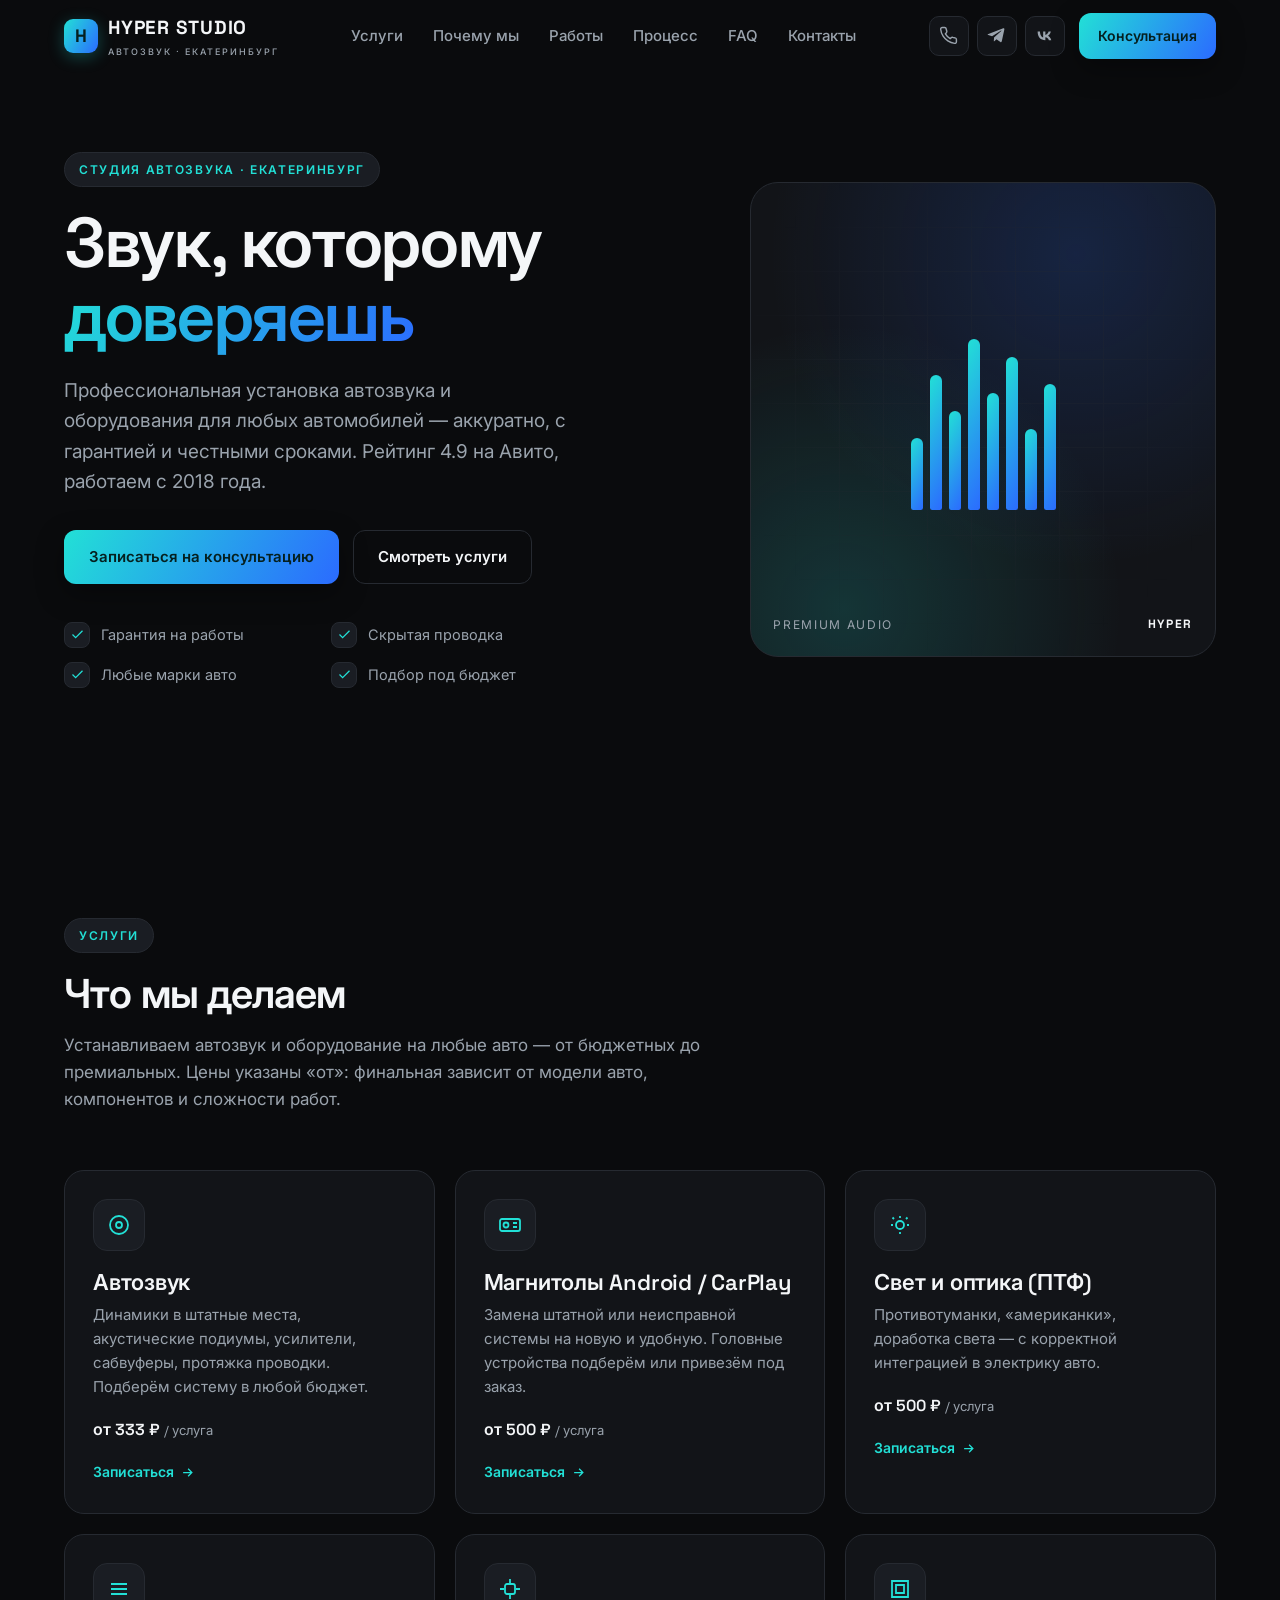
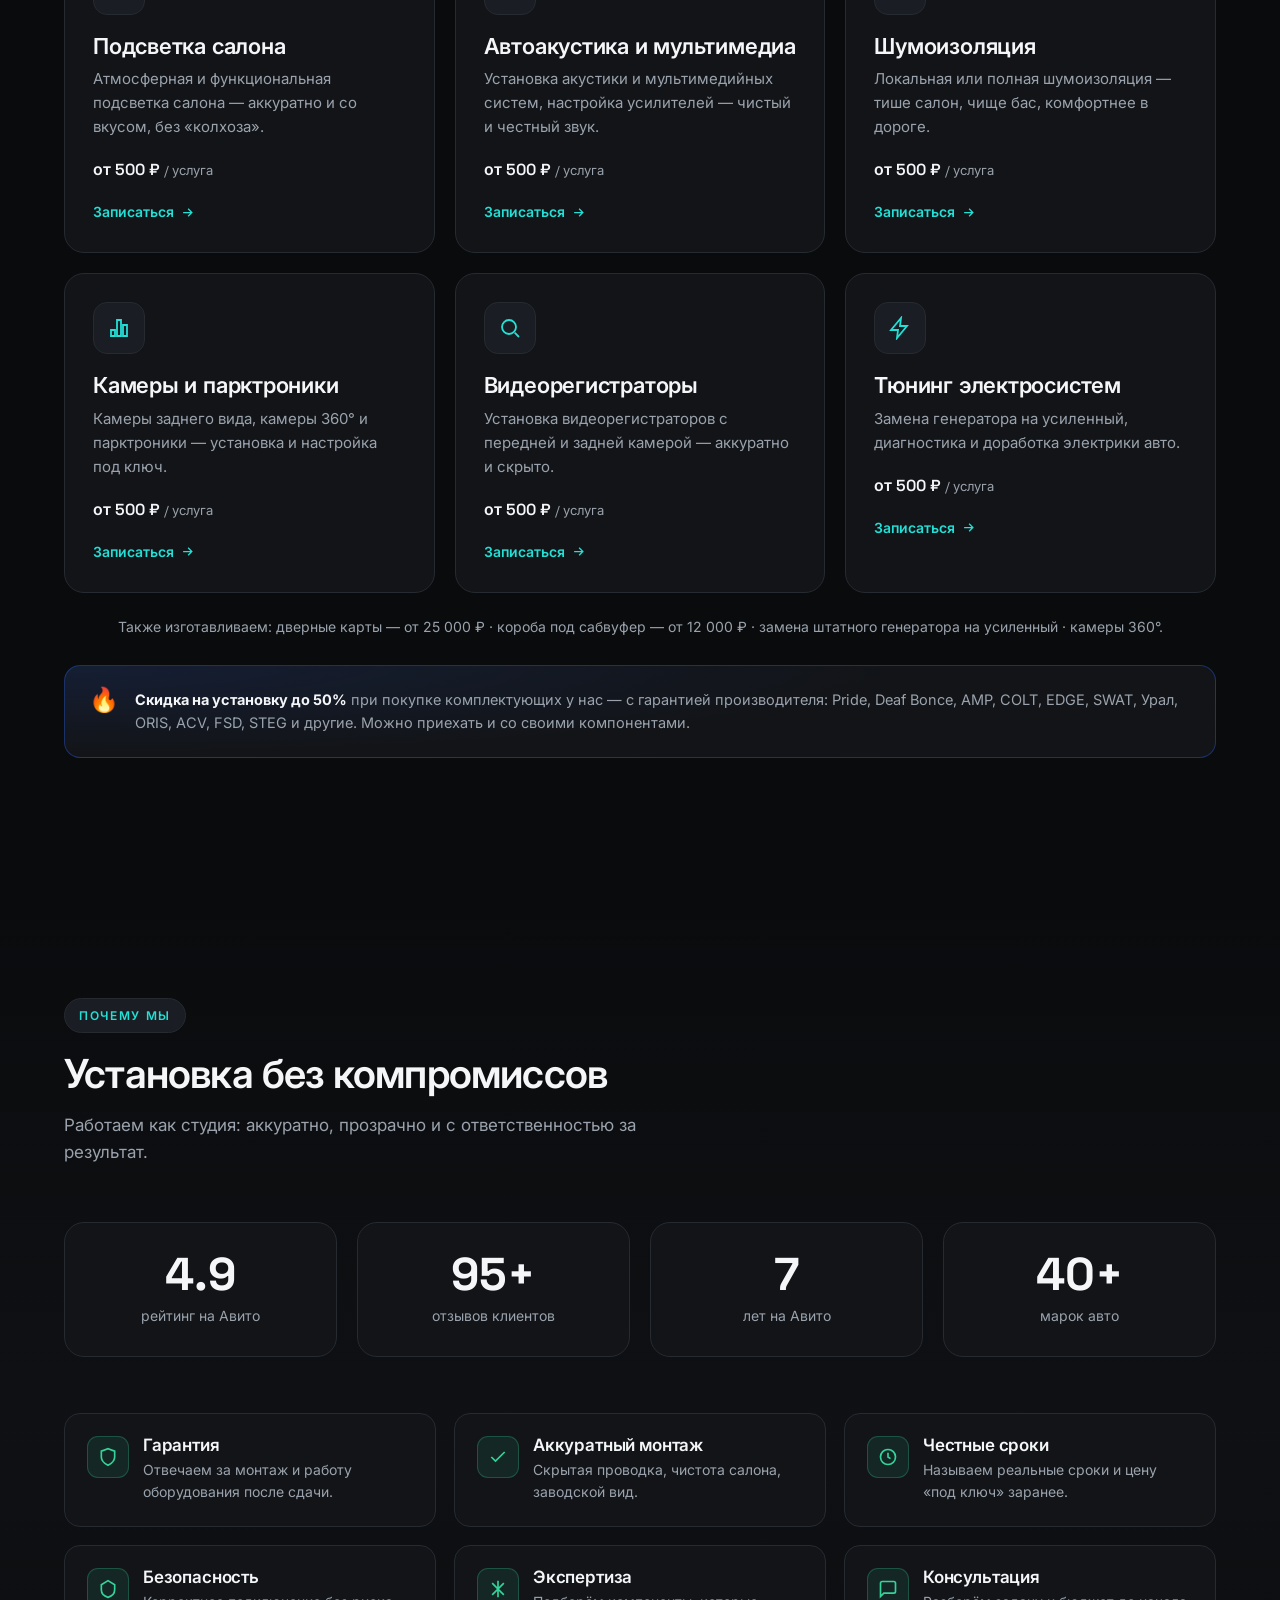
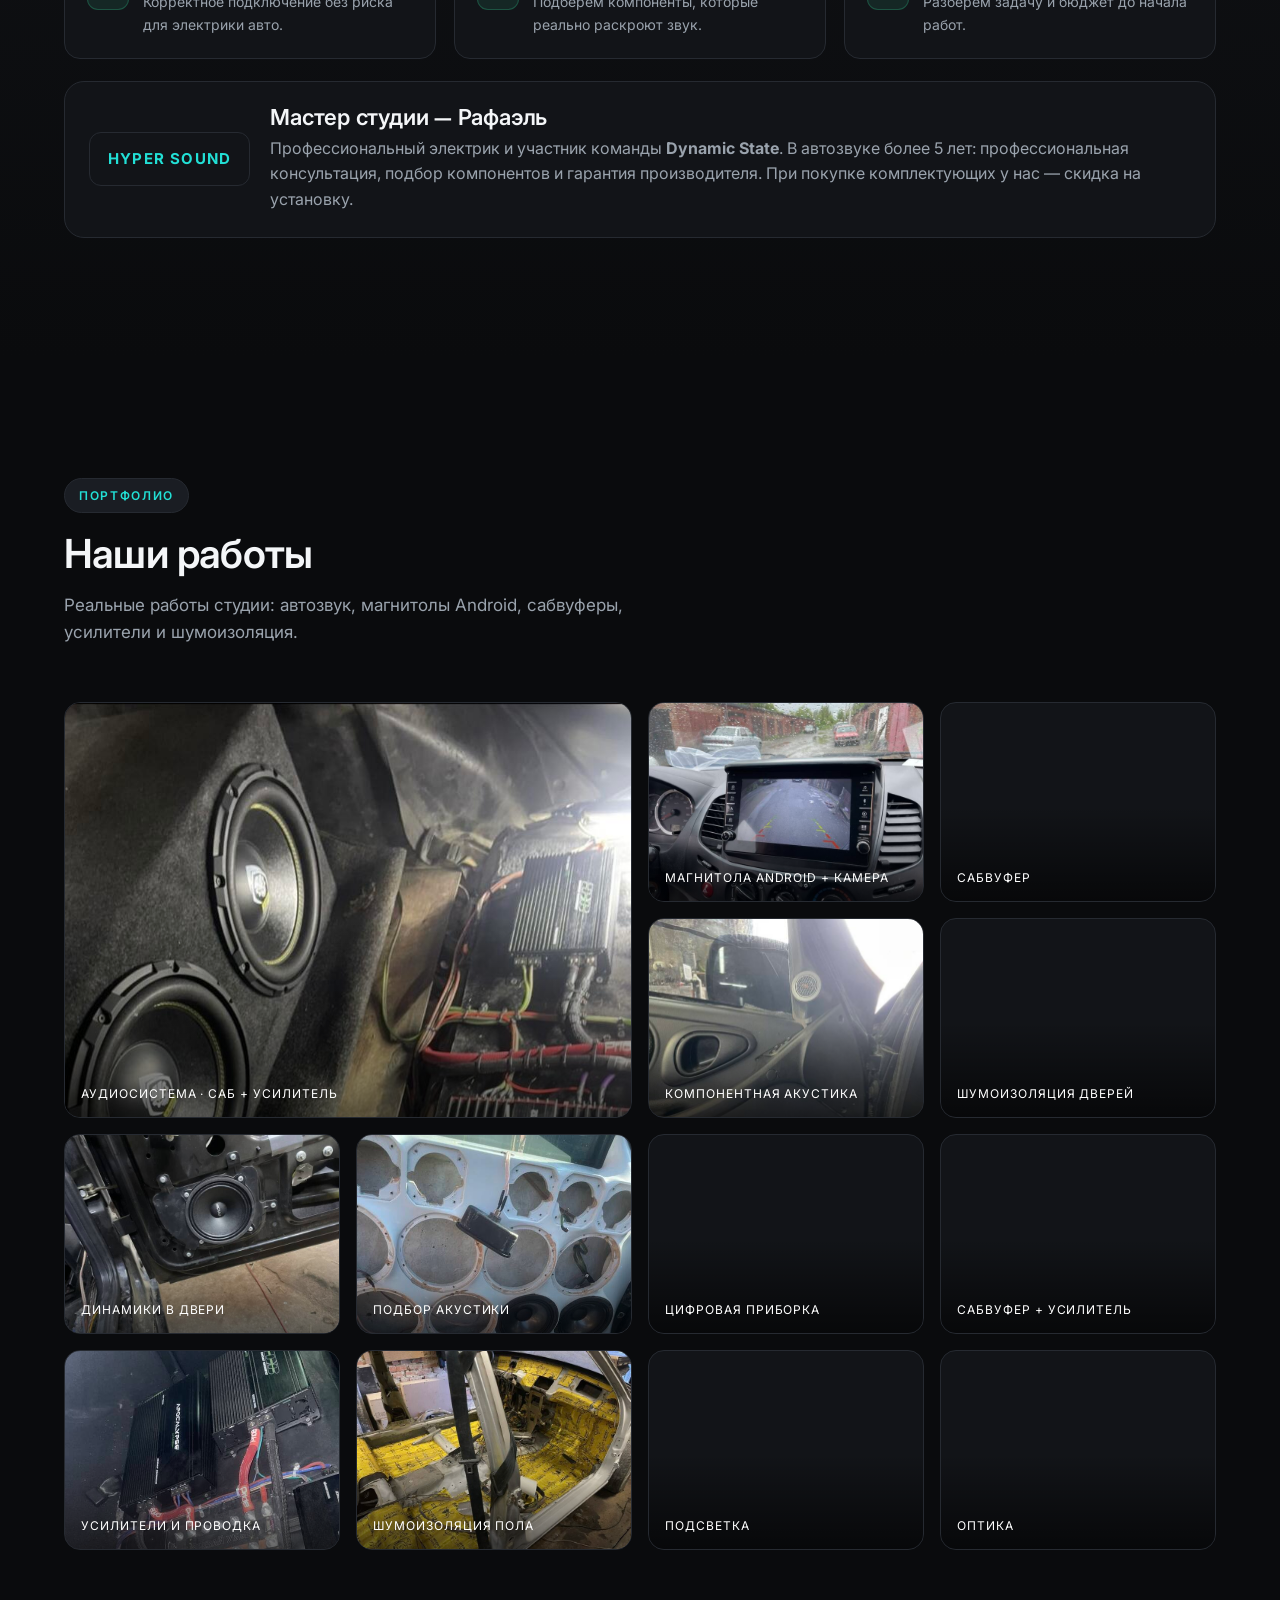
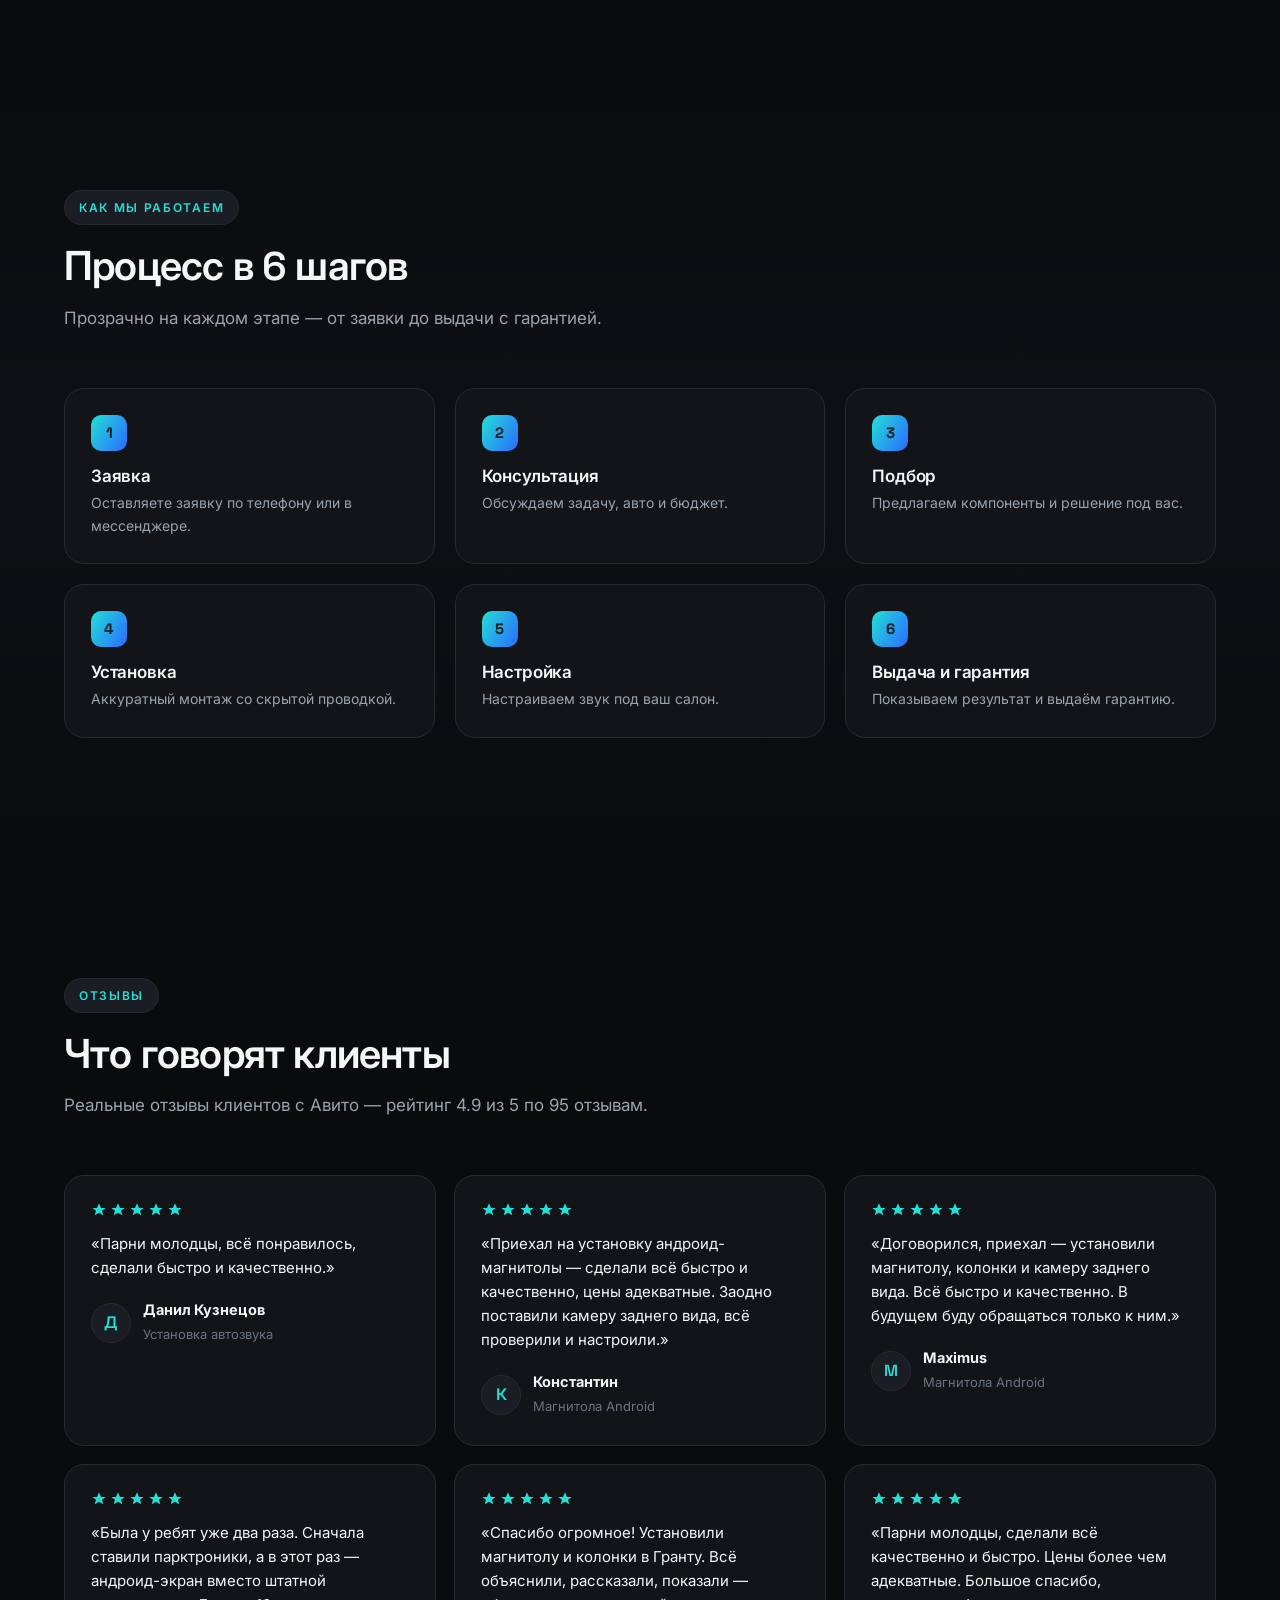
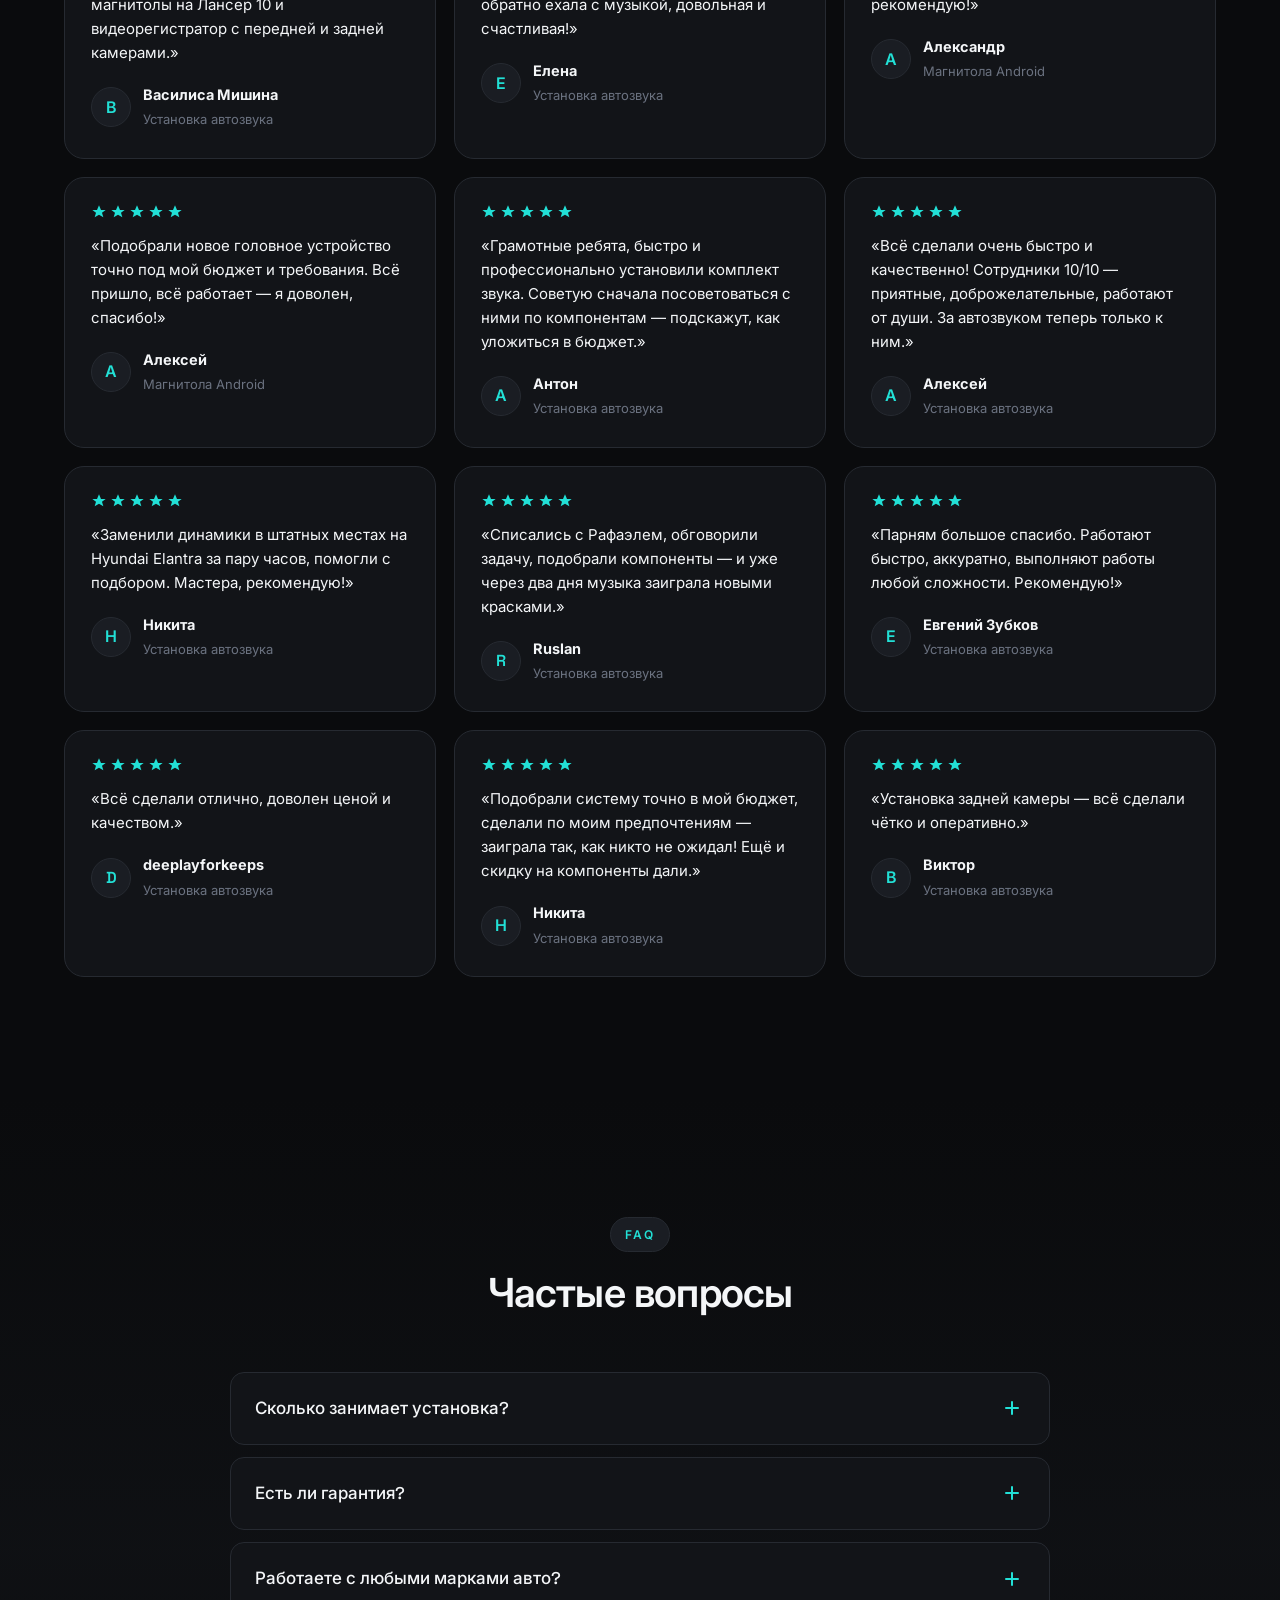
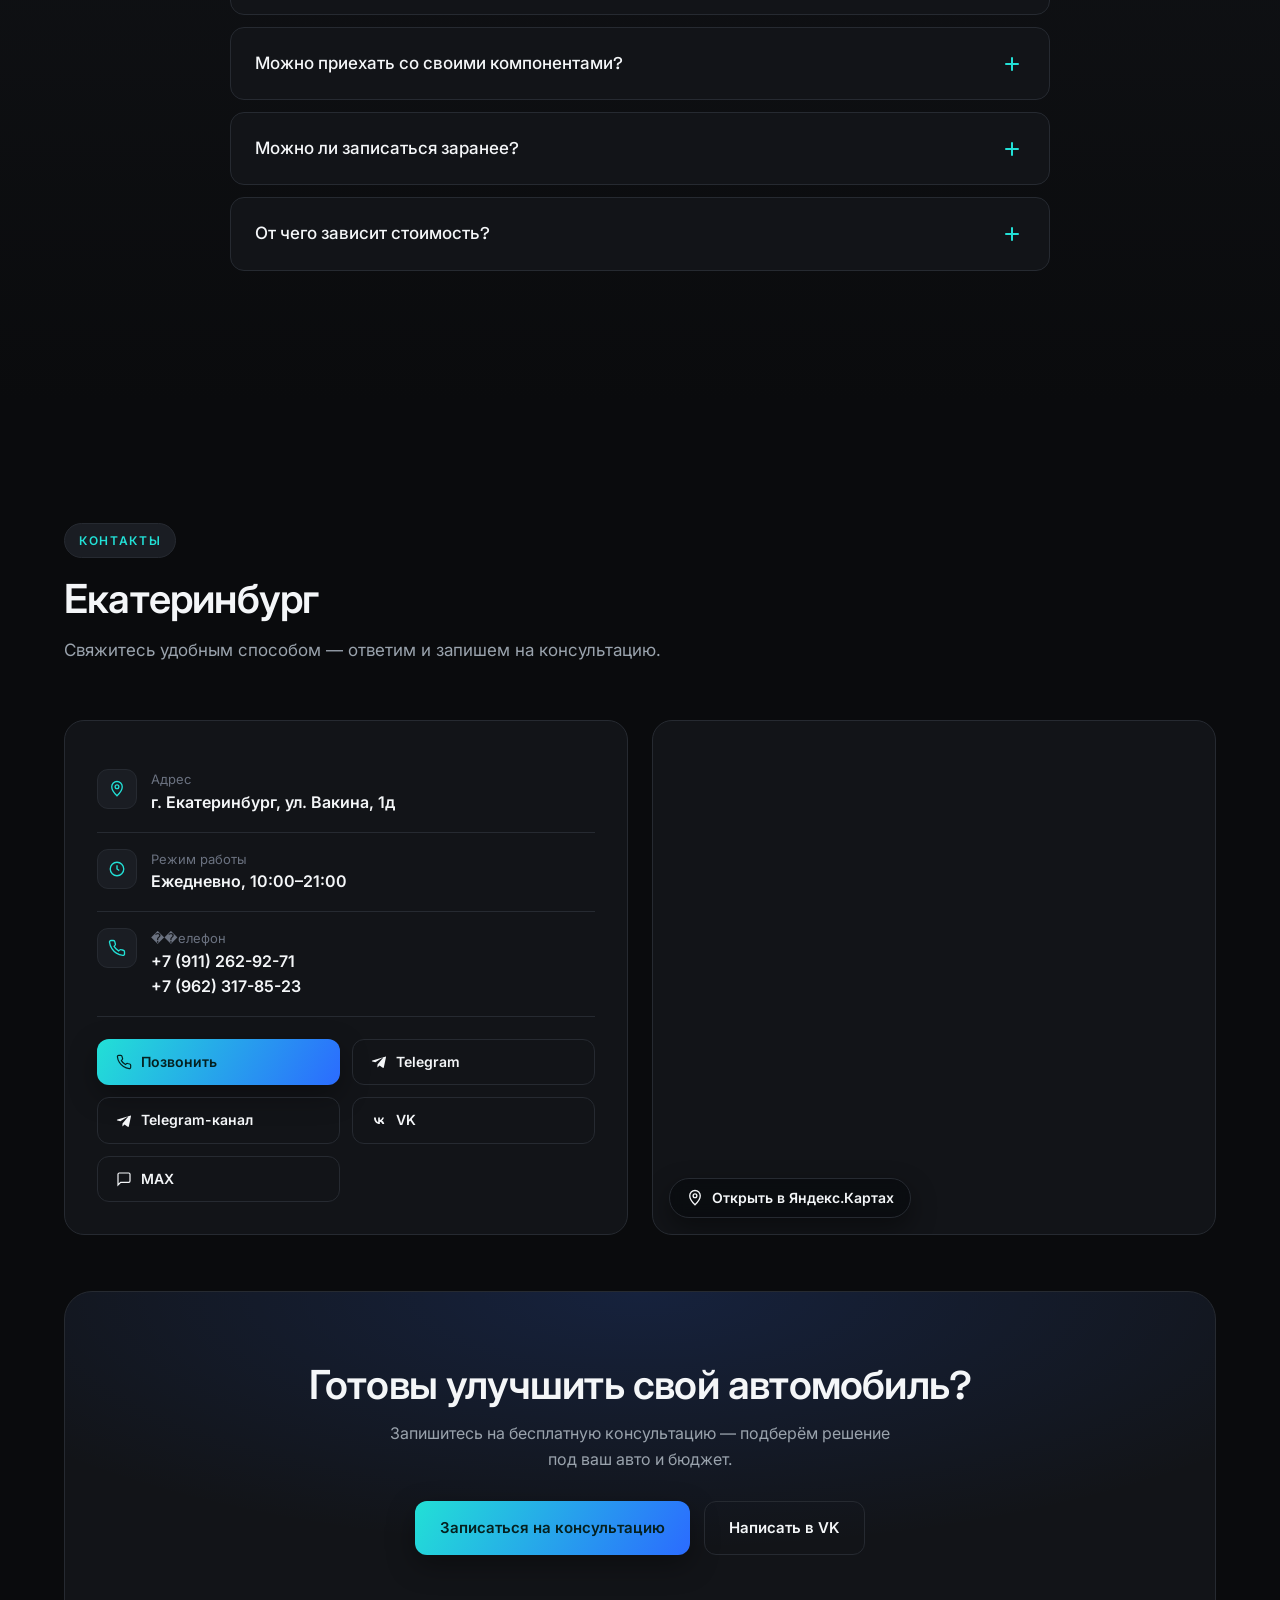
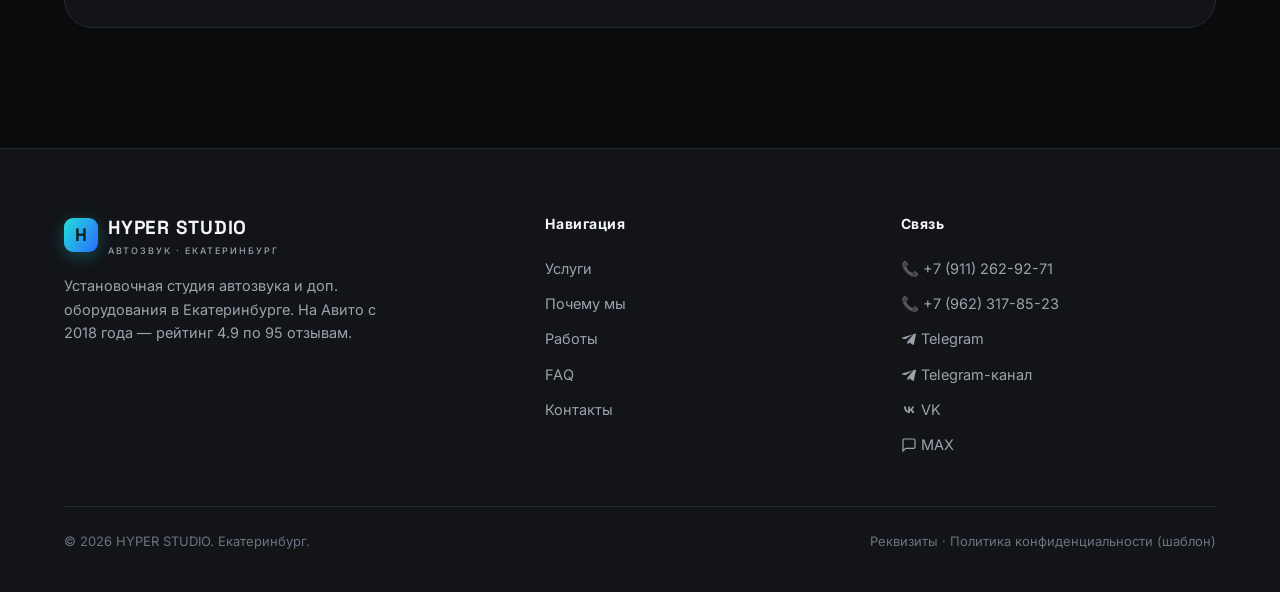
==== index.html @ 8a718845 "Add files via upload" ====
<!DOCTYPE html>
<html lang="ru">
<head>
<meta charset="UTF-8" />
<meta name="viewport" content="width=device-width, initial-scale=1.0" />
<title>HYPER STUDIO — Автозвук и установка оборудования · Екатеринбург</title>
<meta name="description" content="Студия автозвука и установки оборудования в Екатеринбурге: сабвуферы, усилители, магнитолы Android, акустика, шумоизоляция, подсветка салона, оптика. Настройка звука и бесплатная консультация. ул. Вакина, 1Д.">
<meta name="keywords" content="HYPER STUDIO, гипер студио, автозвук, автозвук екатеринбург, автозвук екб, установка автозвука, студия автозвука, студия автозвука екатеринбург, автомузыка, автомузыка екатеринбург, музыка в машину, музыка в авто, аудиосистема в авто, автоакустика, акустика в машину, установка акустики, компонентная акустика, динамики в двери, установка динамиков, сабвуфер, саб, установить саб, установить сабвуфер, установить саб в екб, установить саб в екатеринбурге, купить и установить саб, настроить саб, настройка саба, настроить саб в екб, настроить саб в екатеринбурге, настройка сабвуфера, настройка усилителя, усилитель в авто, установка усилителя, магнитола, установка магнитолы, магнитола андроид, android магнитола, головное устройство, штатная магнитола, камера заднего вида, шумоизоляция, шумоизоляция авто, шумоизоляция дверей, шумоизоляция пола, шумка авто, подсветка салона, атмосферная подсветка, rgb подсветка авто, амбиентная подсветка, установка подсветки, оптика, автооптика, ремонт оптики, установка оптики, ксенон, led оптика, подвеска, ремонт подвески, тюнинг подвески, автотюнинг, автотюн, тюнинг авто, тюнинг автомобиля, доп оборудование, установка доп оборудования, автосервис, автосервис екатеринбург, автосервис екб, цифровая приборка, приборная панель, установочная студия, установочный центр екатеринбург, автозвук чкаловский район, автозвук вакина">
<meta name="robots" content="index, follow, max-image-preview:large">
<meta name="author" content="HYPER STUDIO">
<meta name="theme-color" content="#0A0B0D">
<meta name="geo.region" content="RU-SVE">
<meta name="geo.placename" content="Екатеринбург">
<meta name="geo.position" content="56.783964;60.622825">
<meta name="ICBM" content="56.783964, 60.622825">
<link rel="canonical" href="https://hyper-studio-ekb.ru/">
<meta property="og:type" content="website">
<meta property="og:site_name" content="HYPER STUDIO">
<meta property="og:locale" content="ru_RU">
<meta property="og:url" content="https://hyper-studio-ekb.ru/">
<meta property="og:title" content="HYPER STUDIO — автозвук и тюнинг в Екатеринбурге">
<meta property="og:description" content="Студия автозвука и установки оборудования в Екатеринбурге: сабвуферы, усилители, магнитолы Android, акустика, шумоизоляция, подсветка салона, оптика. Настройка звука и бесплатная консультация. ул. Вакина, 1Д.">
<meta property="og:image" content="https://hyper-studio-ekb.ru/assets/og-image.jpg">
<meta property="og:image:width" content="1200">
<meta property="og:image:height" content="630">
<meta name="twitter:card" content="summary_large_image">
<meta name="twitter:title" content="HYPER STUDIO — автозвук и тюнинг в Екатеринбурге">
<meta name="twitter:description" content="Студия автозвука и установки оборудования в Екатеринбурге: сабвуферы, усилители, магнитолы Android, акустика, шумоизоляция, подсветка салона, оптика. Настройка звука и бесплатная консультация. ул. Вакина, 1Д.">
<meta name="twitter:image" content="https://hyper-studio-ekb.ru/assets/og-image.jpg">
<link rel="icon" href="favicon.svg" type="image/svg+xml">
<link rel="icon" href="assets/favicon-32.png" sizes="32x32" type="image/png">
<link rel="icon" href="assets/favicon-16.png" sizes="16x16" type="image/png">
<link rel="apple-touch-icon" href="assets/apple-touch-icon.png">
<link rel="manifest" href="site.webmanifest">
<script type="application/ld+json">{"@context": "https://schema.org", "@type": ["AutoRepair", "Store"], "name": "HYPER STUDIO", "image": "https://hyper-studio-ekb.ru/assets/og-image.jpg", "description": "Студия автозвука и установки оборудования в Екатеринбурге: сабвуферы, усилители, магнитолы Android, акустика, шумоизоляция, подсветка салона, оптика. Настройка звука и бесплатная консультация. ул. Вакина, 1Д.", "url": "https://hyper-studio-ekb.ru/", "telephone": "+79112629271", "priceRange": "₽₽", "address": {"@type": "PostalAddress", "streetAddress": "ул. Вакина, 1Д", "addressLocality": "Екатеринбург", "addressRegion": "Свердловская область", "postalCode": "620085", "addressCountry": "RU"}, "geo": {"@type": "GeoCoordinates", "latitude": 56.783964, "longitude": 60.622825}, "openingHours": "Mo-Su 10:00-21:00", "areaServed": "Екатеринбург", "sameAs": ["https://vk.ru/edmond07", "https://t.me/hyper_sound66"], "makesOffer": [{"@type": "Offer", "itemOffered": {"@type": "Service", "name": "Установка и настройка автозвука"}}, {"@type": "Offer", "itemOffered": {"@type": "Service", "name": "Установка сабвуфера и усилителя"}}, {"@type": "Offer", "itemOffered": {"@type": "Service", "name": "Установка магнитолы Android"}}, {"@type": "Offer", "itemOffered": {"@type": "Service", "name": "Шумоизоляция"}}, {"@type": "Offer", "itemOffered": {"@type": "Service", "name": "Атмосферная подсветка салона"}}, {"@type": "Offer", "itemOffered": {"@type": "Service", "name": "Оптика и доп. оборудование"}}]}</script>
<link rel="preconnect" href="https://fonts.googleapis.com">
<link rel="preconnect" href="https://fonts.gstatic.com" crossorigin>
<link href="https://fonts.googleapis.com/css2?family=Space+Grotesk:wght@400;500;600;700&family=Inter:wght@400;500;600&display=swap" rel="stylesheet">
<link rel="stylesheet" href="css/styles.css">
<script>document.documentElement.className+=' js'</script>
</head>
<body>
<a id="pagetop" aria-hidden="true"></a>

<!-- NAVBAR -->
<header id="top">
  <div class="container nav">
    <a href="#pagetop" class="logo"><span class="mark">H</span><span>HYPER STUDIO<small>АВТОЗВУК · ЕКАТЕРИНБУРГ</small></span></a>
    <ul class="nav-links">
      <li><a href="#services">Услуги</a></li>
      <li><a href="#why">Почему мы</a></li>
      <li><a href="#folio">Работы</a></li>
      <li><a href="#process">Процесс</a></li>
      <li><a href="#faq">FAQ</a></li>
      <li><a href="#contacts">Контакты</a></li>
    </ul>
    <div class="nav-right">
      <div class="channels">
        <a class="chan" href="tel:+79112629271" aria-label="Позвонить"><svg viewBox="0 0 24 24" fill="none" stroke="currentColor" stroke-width="1.8"><path d="M22 16.9v3a2 2 0 0 1-2.2 2 19.8 19.8 0 0 1-8.6-3.1 19.5 19.5 0 0 1-6-6 19.8 19.8 0 0 1-3.1-8.7A2 2 0 0 1 4.1 2h3a2 2 0 0 1 2 1.7c.1.9.4 1.8.7 2.7a2 2 0 0 1-.5 2.1L8.1 9.9a16 16 0 0 0 6 6l1.4-1.2a2 2 0 0 1 2.1-.4c.9.3 1.8.6 2.7.7a2 2 0 0 1 1.7 2Z"/></svg></a>
        <a class="chan" href="https://t.me/edmond0077" target="_blank" rel="noopener" aria-label="Telegram"><svg viewBox="0 0 24 24" fill="currentColor"><path d="M21.9 4.3 18.7 19.4c-.2 1-.9 1.3-1.8.8l-4.9-3.6-2.4 2.3c-.3.3-.5.5-1 .5l.3-5 9.1-8.2c.4-.4-.1-.6-.6-.2L6.4 13 1.6 11.5c-1-.3-1-1 .2-1.5l18.7-7.2c.9-.3 1.6.2 1.4 1.5Z"/></svg></a>
        <a class="chan" href="https://vk.ru/edmond07" target="_blank" rel="noopener" aria-label="VK"><svg viewBox="0 0 24 24" fill="currentColor"><path d="M13 18c-6 0-9.6-4.1-9.7-11h3c.1 5 2.3 7.1 4 7.5V7h2.8v4.3c1.7-.2 3.5-2.1 4.1-4.3h2.8c-.5 2.7-2.4 4.6-3.7 5.4 1.3.6 3.5 2.3 4.3 5.6h-3.1c-.6-2-2.2-3.5-4.4-3.7V18Z"/></svg></a>
      </div>
      <a href="#contacts" class="btn btn-primary btn-sm">Консультация</a>
    </div>
    <button class="burger" id="burger" aria-label="Меню"><span></span><span></span><span></span></button>
  </div>
</header>

<!-- MOBILE MENU -->
<nav class="mobile-menu" id="mmenu">
  <a class="m-link" href="#services">Услуги</a>
  <a class="m-link" href="#why">Почему мы</a>
  <a class="m-link" href="#folio">Работы</a>
  <a class="m-link" href="#process">Процесс</a>
  <a class="m-link" href="#faq">FAQ</a>
  <a class="m-link" href="#contacts">Контакты</a>
  <div class="m-channels">
    <a class="m-chan" href="tel:+79112629271"><svg viewBox="0 0 24 24" width="16" height="16" fill="none" stroke="currentColor" stroke-width="1.8" style="vertical-align:-3px"><path d="M22 16.9v3a2 2 0 0 1-2.2 2 19.8 19.8 0 0 1-8.6-3.1 19.5 19.5 0 0 1-6-6 19.8 19.8 0 0 1-3.1-8.7A2 2 0 0 1 4.1 2h3a2 2 0 0 1 2 1.7c.1.9.4 1.8.7 2.7a2 2 0 0 1-.5 2.1L8.1 9.9a16 16 0 0 0 6 6l1.4-1.2a2 2 0 0 1 2.1-.4c.9.3 1.8.6 2.7.7a2 2 0 0 1 1.7 2Z"/></svg> Позвонить</a>
    <a class="m-chan" href="https://t.me/edmond0077" target="_blank" rel="noopener"><svg viewBox="0 0 24 24" width="16" height="16" fill="currentColor" style="vertical-align:-3px"><path d="M9.8 15.6 9.5 20c.5 0 .7-.2 1-.5l2.3-2.2 4.8 3.5c.9.5 1.5.2 1.7-.8l3.1-14.6c.3-1.2-.5-1.7-1.3-1.4L2.2 9.7c-1.2.5-1.2 1.1-.2 1.4l4.6 1.4 10.6-6.7c.5-.3 1-.1.6.2Z"/></svg> Telegram</a>
    <a class="m-chan" href="https://vk.ru/edmond07" target="_blank" rel="noopener"><svg viewBox="0 0 24 24" width="16" height="16" fill="currentColor" style="vertical-align:-3px"><path d="M13.2 16.4c-5.3 0-8.6-3.7-8.7-9.8h2.7c.1 4.5 2.1 6.4 3.6 6.8V6.6h2.5v3.9c1.5-.2 3.1-1.9 3.6-3.9h2.5c-.4 2.4-2 4.1-3.2 4.7 1.2.6 3 2.1 3.7 5.1h-2.8c-.5-1.8-1.9-3.2-3.8-3.4v3.4z"/></svg> VK</a>
    <a class="m-chan" href="https://max.ru/u/f9LHodD0cOIoYoSQkrQFBPIDRO2oNY8ubY2m5I1KwvrPow4EvMmtIoFDKkI" target="_blank" rel="noopener"><svg viewBox="0 0 24 24" width="16" height="16" fill="none" stroke="currentColor" stroke-width="1.8" style="vertical-align:-3px"><path d="M21 15a2 2 0 0 1-2 2H7l-4 4V5a2 2 0 0 1 2-2h14a2 2 0 0 1 2 2z"/></svg> MAX</a>
  </div>
</nav>

<!-- HERO -->
<section class="hero">
  <div class="container hero-grid">
    <div>
      <span class="eyebrow">Студия автозвука · Екатеринбург</span>
      <h1>Звук, которому <span class="grad-text">доверяешь</span></h1>
      <p class="sub">Профессиональная установка автозвука и оборудования для любых автомобилей — аккуратно, с гарантией и честными сроками. Рейтинг 4.9 на Авито, работаем с 2018 года.</p>
      <div class="hero-cta">
        <a href="#contacts" class="btn btn-primary">Записаться на консультацию</a>
        <a href="#services" class="btn btn-ghost">Смотреть услуги</a>
      </div>
      <div class="hero-badges">
        <div class="hbadge"><span class="dot"><svg viewBox="0 0 24 24" fill="none" stroke="currentColor" stroke-width="2"><path d="M20 6 9 17l-5-5"/></svg></span>Гарантия на работы</div>
        <div class="hbadge"><span class="dot"><svg viewBox="0 0 24 24" fill="none" stroke="currentColor" stroke-width="2"><path d="M20 6 9 17l-5-5"/></svg></span>Скрытая проводка</div>
        <div class="hbadge"><span class="dot"><svg viewBox="0 0 24 24" fill="none" stroke="currentColor" stroke-width="2"><path d="M20 6 9 17l-5-5"/></svg></span>Любые марки авто</div>
        <div class="hbadge"><span class="dot"><svg viewBox="0 0 24 24" fill="none" stroke="currentColor" stroke-width="2"><path d="M20 6 9 17l-5-5"/></svg></span>Подбор под бюджет</div>
      </div>
    </div>
    <div class="hero-visual">
      <div class="eq"><span></span><span></span><span></span><span></span><span></span><span></span><span></span><span></span></div>
      <div class="vtag"><span>PREMIUM AUDIO</span><b>HYPER</b></div>
    </div>
  </div>
</section>

<!-- SERVICES -->
<section id="services">
  <div class="container">
    <div class="sec-head reveal">
      <span class="eyebrow">Услуги</span>
      <h2>Что мы делаем</h2>
      <p>Устанавливаем автозвук и оборудование на любые авто — от бюджетных до премиальных. Цены указаны «от»: финальная зависит от модели авто, компонентов и сложности работ.</p>
    </div>
    <div class="grid-3">
      <div class="card reveal"><div class="ico"><svg viewBox="0 0 24 24" fill="none" stroke="currentColor" stroke-width="1.8"><circle cx="12" cy="12" r="9"/><circle cx="12" cy="12" r="3"/></svg></div><h3>Автозвук</h3><p>Динамики в штатные места, акустические подиумы, усилители, сабвуферы, протяжка проводки. Подберём систему в любой бюджет.</p><div class="price">от 333 ₽ <span>/ услуга</span></div><a class="learn" href="#contacts">Записаться <svg viewBox="0 0 24 24" fill="none" stroke="currentColor" stroke-width="2"><path d="M5 12h14M13 6l6 6-6 6"/></svg></a></div>
      <div class="card reveal"><div class="ico"><svg viewBox="0 0 24 24" fill="none" stroke="currentColor" stroke-width="1.8"><rect x="2" y="6" width="20" height="12" rx="2"/><circle cx="8" cy="12" r="2.5"/><path d="M15 10h4M15 14h4"/></svg></div><h3>Магнитолы Android / CarPlay</h3><p>Замена штатной или неисправной системы на новую и удобную. Головные устройства подберём или привезём под заказ.</p><div class="price">от 500 ₽ <span>/ услуга</span></div><a class="learn" href="#contacts">Записаться <svg viewBox="0 0 24 24" fill="none" stroke="currentColor" stroke-width="2"><path d="M5 12h14M13 6l6 6-6 6"/></svg></a></div>
      <div class="card reveal"><div class="ico"><svg viewBox="0 0 24 24" fill="none" stroke="currentColor" stroke-width="1.8"><path d="M12 3v2M12 19v2M5 12H3M21 12h-2M6 6 4.5 4.5M18 6l1.5-1.5"/><circle cx="12" cy="12" r="4"/></svg></div><h3>Свет и оптика (ПТФ)</h3><p>Противотуманки, «американки», доработка света — с корректной интеграцией в электрику авто.</p><div class="price">от 500 ₽ <span>/ услуга</span></div><a class="learn" href="#contacts">Записаться <svg viewBox="0 0 24 24" fill="none" stroke="currentColor" stroke-width="2"><path d="M5 12h14M13 6l6 6-6 6"/></svg></a></div>
      <div class="card reveal"><div class="ico"><svg viewBox="0 0 24 24" fill="none" stroke="currentColor" stroke-width="1.8"><path d="M4 12h16M4 7h16M4 17h16"/></svg></div><h3>Подсветка салона</h3><p>Атмосферная и функциональная подсветка салона — аккуратно и со вкусом, без «колхоза».</p><div class="price">от 500 ₽ <span>/ услуга</span></div><a class="learn" href="#contacts">Записаться <svg viewBox="0 0 24 24" fill="none" stroke="currentColor" stroke-width="2"><path d="M5 12h14M13 6l6 6-6 6"/></svg></a></div>
      <div class="card reveal"><div class="ico"><svg viewBox="0 0 24 24" fill="none" stroke="currentColor" stroke-width="1.8"><path d="M12 2v4M12 18v4M2 12h4M18 12h4"/><rect x="7" y="7" width="10" height="10" rx="2"/></svg></div><h3>Автоакустика и мультимедиа</h3><p>Установка акустики и мультимедийных систем, настройка усилителей — чистый и честный звук.</p><div class="price">от 500 ₽ <span>/ услуга</span></div><a class="learn" href="#contacts">Записаться <svg viewBox="0 0 24 24" fill="none" stroke="currentColor" stroke-width="2"><path d="M5 12h14M13 6l6 6-6 6"/></svg></a></div>
      <div class="card reveal"><div class="ico"><svg viewBox="0 0 24 24" fill="none" stroke="currentColor" stroke-width="1.8"><path d="M4 4h16v16H4z"/><path d="M8 8h8v8H8z"/></svg></div><h3>Шумоизоляция</h3><p>Локальная или полная шумоизоляция — тише салон, чище бас, комфортнее в дороге.</p><div class="price">от 500 ₽ <span>/ услуга</span></div><a class="learn" href="#contacts">Записаться <svg viewBox="0 0 24 24" fill="none" stroke="currentColor" stroke-width="2"><path d="M5 12h14M13 6l6 6-6 6"/></svg></a></div>
      <div class="card reveal"><div class="ico"><svg viewBox="0 0 24 24" fill="none" stroke="currentColor" stroke-width="1.8"><path d="M4 14h4v6H4zM10 4h4v16h-4zM16 9h4v11h-4z"/></svg></div><h3>Камеры и парктроники</h3><p>Камеры заднего вида, камеры 360° и парктроники — установка и настройка под ключ.</p><div class="price">от 500 ₽ <span>/ услуга</span></div><a class="learn" href="#contacts">Записаться <svg viewBox="0 0 24 24" fill="none" stroke="currentColor" stroke-width="2"><path d="M5 12h14M13 6l6 6-6 6"/></svg></a></div>
      <div class="card reveal"><div class="ico"><svg viewBox="0 0 24 24" fill="none" stroke="currentColor" stroke-width="1.8"><circle cx="11" cy="11" r="7"/><path d="m21 21-4.3-4.3"/></svg></div><h3>Видеорегистраторы</h3><p>Установка видеорегистраторов с передней и задней камерой — аккуратно и скрыто.</p><div class="price">от 500 ₽ <span>/ услуга</span></div><a class="learn" href="#contacts">Записаться <svg viewBox="0 0 24 24" fill="none" stroke="currentColor" stroke-width="2"><path d="M5 12h14M13 6l6 6-6 6"/></svg></a></div>
      <div class="card reveal"><div class="ico"><svg viewBox="0 0 24 24" fill="none" stroke="currentColor" stroke-width="1.8"><path d="M13 2 3 14h7l-1 8 10-12h-7z"/></svg></div><h3>Тюнинг электросистем</h3><p>Замена генератора на усиленный, диагностика и доработка электрики авто.</p><div class="price">от 500 ₽ <span>/ услуга</span></div><a class="learn" href="#contacts">Записаться <svg viewBox="0 0 24 24" fill="none" stroke="currentColor" stroke-width="2"><path d="M5 12h14M13 6l6 6-6 6"/></svg></a></div>
    </div>
    <p class="extras reveal">Также изготавливаем: дверные карты — от 25 000 ₽ · короба под сабвуфер — от 12 000 ₽ · замена штатного генератора на усиленный · камеры 360°.</p>
    <div class="promo reveal"><span class="pf">🔥</span><div class="pt"><b>Скидка на установку до 50%</b> при покупке комплектующих у нас — с гарантией производителя: Pride, Deaf Bonce, AMP, COLT, EDGE, SWAT, Урал, ORIS, ACV, FSD, STEG и другие. Можно приехать и со своими компонентами.</div></div>
  </div>
</section>

<!-- WHY US -->
<section id="why" class="why">
  <div class="container">
    <div class="sec-head reveal">
      <span class="eyebrow">Почему мы</span>
      <h2>Установка без компромиссов</h2>
      <p>Работаем как студия: аккуратно, прозрачно и с ответственностью за результат.</p>
    </div>
    <div class="stats">
      <div class="stat reveal"><div class="num">4.9</div><div class="lbl">рейтинг на Авито</div></div>
      <div class="stat reveal"><div class="num" data-count="95" data-suffix="+">0</div><div class="lbl">отзывов клиентов</div></div>
      <div class="stat reveal"><div class="num" data-count="7">0</div><div class="lbl">лет на Авито</div></div>
      <div class="stat reveal"><div class="num" data-count="40" data-suffix="+">0</div><div class="lbl">марок авто</div></div>
    </div>
    <div class="why-grid">
      <div class="why-item reveal"><span class="wi"><svg viewBox="0 0 24 24" fill="none" stroke="currentColor" stroke-width="2"><path d="M12 22s8-4 8-10V5l-8-3-8 3v7c0 6 8 10 8 10Z"/></svg></span><div><h3>Гарантия</h3><p>Отвечаем за монтаж и работу оборудования после сдачи.</p></div></div>
      <div class="why-item reveal"><span class="wi"><svg viewBox="0 0 24 24" fill="none" stroke="currentColor" stroke-width="2"><path d="M20 6 9 17l-5-5"/></svg></span><div><h3>Аккуратный монтаж</h3><p>Скрытая проводка, чистота салона, заводской вид.</p></div></div>
      <div class="why-item reveal"><span class="wi"><svg viewBox="0 0 24 24" fill="none" stroke="currentColor" stroke-width="2"><circle cx="12" cy="12" r="9"/><path d="M12 7v5l3 2"/></svg></span><div><h3>Честные сроки</h3><p>Называем реальные сроки и цену «под ключ» заранее.</p></div></div>
      <div class="why-item reveal"><span class="wi"><svg viewBox="0 0 24 24" fill="none" stroke="currentColor" stroke-width="2"><path d="M12 2 4 7v6c0 5 3.5 7.7 8 9 4.5-1.3 8-4 8-9V7z"/></svg></span><div><h3>Безопасность</h3><p>Корректное подключение без риска для электрики авто.</p></div></div>
      <div class="why-item reveal"><span class="wi"><svg viewBox="0 0 24 24" fill="none" stroke="currentColor" stroke-width="2"><path d="M12 2v20M5 5l14 14M19 5 5 19"/></svg></span><div><h3>Экспертиза</h3><p>Подберём компоненты, которые реально раскроют звук.</p></div></div>
      <div class="why-item reveal"><span class="wi"><svg viewBox="0 0 24 24" fill="none" stroke="currentColor" stroke-width="2"><path d="M21 15a2 2 0 0 1-2 2H7l-4 4V5a2 2 0 0 1 2-2h14a2 2 0 0 1 2 2z"/></svg></span><div><h3>Консультация</h3><p>Разберём задачу и бюджет до начала работ.</p></div></div>
    </div>
    <div class="master reveal">
      <div class="master-badge">HYPER SOUND</div>
      <div class="master-body">
        <h3>Мастер студии — Рафаэль</h3>
        <p>Профессиональный электрик и участник команды <strong>Dynamic State</strong>. В автозвуке более 5 лет: профессиональная консультация, подбор компонентов и гарантия производителя. При покупке комплектующих у нас — скидка на установку.</p>
      </div>
    </div>
  </div>
</section>

<!-- PORTFOLIO -->
<section id="folio">
  <div class="container">
    <div class="sec-head reveal">
      <span class="eyebrow">Портфолио</span>
      <h2>Наши работы</h2>
      <p>Реальные работы студии: автозвук, магнитолы Android, сабвуферы, усилители и шумоизоляция.</p>
    </div>
    <div class="folio">
      <div class="tile big reveal has-photo" id="p1" data-label="Аудиосистема · саб + усилитель"><img src="assets/img/01-audiosistema-sab-usilitel.jpg" alt="Аудиосистема - саб + усилитель — HYPER STUDIO, автозвук в Екатеринбурге" loading="lazy" decoding="async" width="754" height="1000"><a class="t-open" href="#p1" aria-label="Открыть фото"></a><a class="t-close" href="#folio" aria-label="Закрыть"></a></div>
      <div class="tile reveal has-photo" id="p2" data-label="Магнитола Android + камера"><img src="assets/img/02-magnitola-android-kamera.jpg" alt="Магнитола Android + камера — HYPER STUDIO, автозвук в Екатеринбурге" loading="lazy" decoding="async" width="720" height="542"><a class="t-open" href="#p2" aria-label="Открыть фото"></a><a class="t-close" href="#folio" aria-label="Закрыть"></a></div>
      <div class="tile reveal has-photo" id="p3" data-label="Сабвуфер"><img src="assets/img/03-sabvufer.jpg" alt="Сабвуфер — HYPER STUDIO, автозвук в Екатеринбурге" loading="lazy" decoding="async" width="720" height="701"><a class="t-open" href="#p3" aria-label="Открыть фото"></a><a class="t-close" href="#folio" aria-label="Закрыть"></a></div>
      <div class="tile reveal has-photo" id="p4" data-label="Компонентная акустика"><img src="assets/img/04-komponentnaya-akustika.jpg" alt="Компонентная акустика — HYPER STUDIO, автозвук в Екатеринбурге" loading="lazy" decoding="async" width="551" height="720"><a class="t-open" href="#p4" aria-label="Открыть фото"></a><a class="t-close" href="#folio" aria-label="Закрыть"></a></div>
      <div class="tile reveal has-photo" id="p5" data-label="Шумоизоляция дверей"><img src="assets/img/05-shumoizolyaciya-dverey.jpg" alt="Шумоизоляция дверей — HYPER STUDIO, автозвук в Екатеринбурге" loading="lazy" decoding="async" width="547" height="720"><a class="t-open" href="#p5" aria-label="Открыть фото"></a><a class="t-close" href="#folio" aria-label="Закрыть"></a></div>
      <div class="tile reveal has-photo" id="p6" data-label="Динамики в двери"><img src="assets/img/06-dinamiki-v-dveri.jpg" alt="Динамики в двери — HYPER STUDIO, автозвук в Екатеринбурге" loading="lazy" decoding="async" width="720" height="538"><a class="t-open" href="#p6" aria-label="Открыть фото"></a><a class="t-close" href="#folio" aria-label="Закрыть"></a></div>
      <div class="tile reveal has-photo" id="p7" data-label="Подбор акустики"><img src="assets/img/07-podbor-akustiki.jpg" alt="Подбор акустики — HYPER STUDIO, автозвук в Екатеринбурге" loading="lazy" decoding="async" width="546" height="720"><a class="t-open" href="#p7" aria-label="Открыть фото"></a><a class="t-close" href="#folio" aria-label="Закрыть"></a></div>
      <div class="tile reveal has-photo" id="p8" data-label="Цифровая приборка"><img src="assets/img/08-cifrovaya-priborka.jpg" alt="Цифровая приборка — HYPER STUDIO, автозвук в Екатеринбурге" loading="lazy" decoding="async" width="720" height="534"><a class="t-open" href="#p8" aria-label="Открыть фото"></a><a class="t-close" href="#folio" aria-label="Закрыть"></a></div>
      <div class="tile reveal has-photo" id="p9" data-label="Сабвуфер + усилитель"><img src="assets/img/09-sabvufer-usilitel.jpg" alt="Сабвуфер + усилитель — HYPER STUDIO, автозвук в Екатеринбурге" loading="lazy" decoding="async" width="543" height="720"><a class="t-open" href="#p9" aria-label="Открыть фото"></a><a class="t-close" href="#folio" aria-label="Закрыть"></a></div>
      <div class="tile reveal has-photo" id="p10" data-label="Усилители и проводка"><img src="assets/img/10-usiliteli-i-provodka.jpg" alt="Усилители и проводка — HYPER STUDIO, автозвук в Екатеринбурге" loading="lazy" decoding="async" width="544" height="720"><a class="t-open" href="#p10" aria-label="Открыть фото"></a><a class="t-close" href="#folio" aria-label="Закрыть"></a></div>
      <div class="tile reveal has-photo" id="p11" data-label="Шумоизоляция пола"><img src="assets/img/11-shumoizolyaciya-pola.jpg" alt="Шумоизоляция пола — HYPER STUDIO, автозвук в Екатеринбурге" loading="lazy" decoding="async" width="720" height="535"><a class="t-open" href="#p11" aria-label="Открыть фото"></a><a class="t-close" href="#folio" aria-label="Закрыть"></a></div>
      <div class="tile reveal has-photo" id="p12" data-label="Подсветка"><img src="assets/img/12-podsvetka.jpg" alt="Подсветка — HYPER STUDIO, автозвук в Екатеринбурге" loading="lazy" decoding="async" width="1100" height="619"><a class="t-open" href="#p12" aria-label="Открыть фото"></a><a class="t-close" href="#folio" aria-label="Закрыть"></a></div>
      <div class="tile reveal has-photo" id="p13" data-label="Оптика"><img src="assets/img/13-optika.jpg" alt="Оптика — HYPER STUDIO, автозвук в Екатеринбурге" loading="lazy" decoding="async" width="1100" height="825"><a class="t-open" href="#p13" aria-label="Открыть фото"></a><a class="t-close" href="#folio" aria-label="Закрыть"></a></div>
    </div>
  </div>
</section>

<!-- PROCESS -->
<section id="process" class="why">
  <div class="container">
    <div class="sec-head reveal">
      <span class="eyebrow">Как мы работаем</span>
      <h2>Процесс в 6 шагов</h2>
      <p>Прозрачно на каждом этапе — от заявки до выдачи с гарантией.</p>
    </div>
    <div class="steps">
      <div class="step reveal"><div class="n">1</div><h3>Заявка</h3><p>Оставляете заявку по телефону или в мессенджере.</p></div>
      <div class="step reveal"><div class="n">2</div><h3>Консультация</h3><p>Обсуждаем задачу, авто и бюджет.</p></div>
      <div class="step reveal"><div class="n">3</div><h3>Подбор</h3><p>Предлагаем компоненты и решение под вас.</p></div>
      <div class="step reveal"><div class="n">4</div><h3>Установка</h3><p>Аккуратный монтаж со скрытой проводкой.</p></div>
      <div class="step reveal"><div class="n">5</div><h3>Настройка</h3><p>Настраиваем звук под ваш салон.</p></div>
      <div class="step reveal"><div class="n">6</div><h3>Выдача и гарантия</h3><p>Показываем результат и выдаём гарантию.</p></div>
    </div>
  </div>
</section>

<!-- REVIEWS -->
<section id="reviews">
  <div class="container">
    <div class="sec-head reveal">
      <span class="eyebrow">Отзывы</span>
      <h2>Что говорят клиенты</h2>
      <p>Реальные отзывы клиентов с Авито — рейтинг 4.9 из 5 по 95 отзывам.</p>
    </div>
    <div class="reviews">
      <div class="review reveal"><div class="stars"><svg viewBox="0 0 24 24" fill="currentColor"><path d="m12 2 3 7h7l-5.5 4 2 7L12 16l-6.5 4 2-7L2 9h7z"/></svg><svg viewBox="0 0 24 24" fill="currentColor"><path d="m12 2 3 7h7l-5.5 4 2 7L12 16l-6.5 4 2-7L2 9h7z"/></svg><svg viewBox="0 0 24 24" fill="currentColor"><path d="m12 2 3 7h7l-5.5 4 2 7L12 16l-6.5 4 2-7L2 9h7z"/></svg><svg viewBox="0 0 24 24" fill="currentColor"><path d="m12 2 3 7h7l-5.5 4 2 7L12 16l-6.5 4 2-7L2 9h7z"/></svg><svg viewBox="0 0 24 24" fill="currentColor"><path d="m12 2 3 7h7l-5.5 4 2 7L12 16l-6.5 4 2-7L2 9h7z"/></svg></div><p>«Парни молодцы, всё понравилось, сделали быстро и качественно.»</p><div class="who"><div class="av">Д</div><div><b>Данил Кузнецов</b><small>Установка автозвука</small></div></div></div>
      <div class="review reveal"><div class="stars"><svg viewBox="0 0 24 24" fill="currentColor"><path d="m12 2 3 7h7l-5.5 4 2 7L12 16l-6.5 4 2-7L2 9h7z"/></svg><svg viewBox="0 0 24 24" fill="currentColor"><path d="m12 2 3 7h7l-5.5 4 2 7L12 16l-6.5 4 2-7L2 9h7z"/></svg><svg viewBox="0 0 24 24" fill="currentColor"><path d="m12 2 3 7h7l-5.5 4 2 7L12 16l-6.5 4 2-7L2 9h7z"/></svg><svg viewBox="0 0 24 24" fill="currentColor"><path d="m12 2 3 7h7l-5.5 4 2 7L12 16l-6.5 4 2-7L2 9h7z"/></svg><svg viewBox="0 0 24 24" fill="currentColor"><path d="m12 2 3 7h7l-5.5 4 2 7L12 16l-6.5 4 2-7L2 9h7z"/></svg></div><p>«Приехал на установку андроид-магнитолы — сделали всё быстро и качественно, цены адекватные. Заодно поставили камеру заднего вида, всё проверили и настроили.»</p><div class="who"><div class="av">К</div><div><b>Константин</b><small>Магнитола Android</small></div></div></div>
      <div class="review reveal"><div class="stars"><svg viewBox="0 0 24 24" fill="currentColor"><path d="m12 2 3 7h7l-5.5 4 2 7L12 16l-6.5 4 2-7L2 9h7z"/></svg><svg viewBox="0 0 24 24" fill="currentColor"><path d="m12 2 3 7h7l-5.5 4 2 7L12 16l-6.5 4 2-7L2 9h7z"/></svg><svg viewBox="0 0 24 24" fill="currentColor"><path d="m12 2 3 7h7l-5.5 4 2 7L12 16l-6.5 4 2-7L2 9h7z"/></svg><svg viewBox="0 0 24 24" fill="currentColor"><path d="m12 2 3 7h7l-5.5 4 2 7L12 16l-6.5 4 2-7L2 9h7z"/></svg><svg viewBox="0 0 24 24" fill="currentColor"><path d="m12 2 3 7h7l-5.5 4 2 7L12 16l-6.5 4 2-7L2 9h7z"/></svg></div><p>«Договорился, приехал — установили магнитолу, колонки и камеру заднего вида. Всё быстро и качественно. В будущем буду обращаться только к ним.»</p><div class="who"><div class="av">M</div><div><b>Maximus</b><small>Магнитола Android</small></div></div></div>
      <div class="review reveal"><div class="stars"><svg viewBox="0 0 24 24" fill="currentColor"><path d="m12 2 3 7h7l-5.5 4 2 7L12 16l-6.5 4 2-7L2 9h7z"/></svg><svg viewBox="0 0 24 24" fill="currentColor"><path d="m12 2 3 7h7l-5.5 4 2 7L12 16l-6.5 4 2-7L2 9h7z"/></svg><svg viewBox="0 0 24 24" fill="currentColor"><path d="m12 2 3 7h7l-5.5 4 2 7L12 16l-6.5 4 2-7L2 9h7z"/></svg><svg viewBox="0 0 24 24" fill="currentColor"><path d="m12 2 3 7h7l-5.5 4 2 7L12 16l-6.5 4 2-7L2 9h7z"/></svg><svg viewBox="0 0 24 24" fill="currentColor"><path d="m12 2 3 7h7l-5.5 4 2 7L12 16l-6.5 4 2-7L2 9h7z"/></svg></div><p>«Была у ребят уже два раза. Сначала ставили парктроники, а в этот раз — андроид-экран вместо штатной магнитолы на Лансер 10 и видеорегистратор с передней и задней камерами.»</p><div class="who"><div class="av">В</div><div><b>Василиса Мишина</b><small>Установка автозвука</small></div></div></div>
      <div class="review reveal"><div class="stars"><svg viewBox="0 0 24 24" fill="currentColor"><path d="m12 2 3 7h7l-5.5 4 2 7L12 16l-6.5 4 2-7L2 9h7z"/></svg><svg viewBox="0 0 24 24" fill="currentColor"><path d="m12 2 3 7h7l-5.5 4 2 7L12 16l-6.5 4 2-7L2 9h7z"/></svg><svg viewBox="0 0 24 24" fill="currentColor"><path d="m12 2 3 7h7l-5.5 4 2 7L12 16l-6.5 4 2-7L2 9h7z"/></svg><svg viewBox="0 0 24 24" fill="currentColor"><path d="m12 2 3 7h7l-5.5 4 2 7L12 16l-6.5 4 2-7L2 9h7z"/></svg><svg viewBox="0 0 24 24" fill="currentColor"><path d="m12 2 3 7h7l-5.5 4 2 7L12 16l-6.5 4 2-7L2 9h7z"/></svg></div><p>«Спасибо огромное! Установили магнитолу и колонки в Гранту. Всё объяснили, рассказали, показали — обратно ехала с музыкой, довольная и счастливая!»</p><div class="who"><div class="av">Е</div><div><b>Елена</b><small>Установка автозвука</small></div></div></div>
      <div class="review reveal"><div class="stars"><svg viewBox="0 0 24 24" fill="currentColor"><path d="m12 2 3 7h7l-5.5 4 2 7L12 16l-6.5 4 2-7L2 9h7z"/></svg><svg viewBox="0 0 24 24" fill="currentColor"><path d="m12 2 3 7h7l-5.5 4 2 7L12 16l-6.5 4 2-7L2 9h7z"/></svg><svg viewBox="0 0 24 24" fill="currentColor"><path d="m12 2 3 7h7l-5.5 4 2 7L12 16l-6.5 4 2-7L2 9h7z"/></svg><svg viewBox="0 0 24 24" fill="currentColor"><path d="m12 2 3 7h7l-5.5 4 2 7L12 16l-6.5 4 2-7L2 9h7z"/></svg><svg viewBox="0 0 24 24" fill="currentColor"><path d="m12 2 3 7h7l-5.5 4 2 7L12 16l-6.5 4 2-7L2 9h7z"/></svg></div><p>«Парни молодцы, сделали всё качественно и быстро. Цены более чем адекватные. Большое спасибо, рекомендую!»</p><div class="who"><div class="av">А</div><div><b>Александр</b><small>Магнитола Android</small></div></div></div>
      <div class="review reveal"><div class="stars"><svg viewBox="0 0 24 24" fill="currentColor"><path d="m12 2 3 7h7l-5.5 4 2 7L12 16l-6.5 4 2-7L2 9h7z"/></svg><svg viewBox="0 0 24 24" fill="currentColor"><path d="m12 2 3 7h7l-5.5 4 2 7L12 16l-6.5 4 2-7L2 9h7z"/></svg><svg viewBox="0 0 24 24" fill="currentColor"><path d="m12 2 3 7h7l-5.5 4 2 7L12 16l-6.5 4 2-7L2 9h7z"/></svg><svg viewBox="0 0 24 24" fill="currentColor"><path d="m12 2 3 7h7l-5.5 4 2 7L12 16l-6.5 4 2-7L2 9h7z"/></svg><svg viewBox="0 0 24 24" fill="currentColor"><path d="m12 2 3 7h7l-5.5 4 2 7L12 16l-6.5 4 2-7L2 9h7z"/></svg></div><p>«Подобрали новое головное устройство точно под мой бюджет и требования. Всё пришло, всё работает — я доволен, спасибо!»</p><div class="who"><div class="av">А</div><div><b>Алексей</b><small>Магнитола Android</small></div></div></div>
      <div class="review reveal"><div class="stars"><svg viewBox="0 0 24 24" fill="currentColor"><path d="m12 2 3 7h7l-5.5 4 2 7L12 16l-6.5 4 2-7L2 9h7z"/></svg><svg viewBox="0 0 24 24" fill="currentColor"><path d="m12 2 3 7h7l-5.5 4 2 7L12 16l-6.5 4 2-7L2 9h7z"/></svg><svg viewBox="0 0 24 24" fill="currentColor"><path d="m12 2 3 7h7l-5.5 4 2 7L12 16l-6.5 4 2-7L2 9h7z"/></svg><svg viewBox="0 0 24 24" fill="currentColor"><path d="m12 2 3 7h7l-5.5 4 2 7L12 16l-6.5 4 2-7L2 9h7z"/></svg><svg viewBox="0 0 24 24" fill="currentColor"><path d="m12 2 3 7h7l-5.5 4 2 7L12 16l-6.5 4 2-7L2 9h7z"/></svg></div><p>«Грамотные ребята, быстро и профессионально установили комплект звука. Советую сначала посоветоваться с ними по компонентам — подскажут, как уложиться в бюджет.»</p><div class="who"><div class="av">А</div><div><b>Антон</b><small>Установка автозвука</small></div></div></div>
      <div class="review reveal"><div class="stars"><svg viewBox="0 0 24 24" fill="currentColor"><path d="m12 2 3 7h7l-5.5 4 2 7L12 16l-6.5 4 2-7L2 9h7z"/></svg><svg viewBox="0 0 24 24" fill="currentColor"><path d="m12 2 3 7h7l-5.5 4 2 7L12 16l-6.5 4 2-7L2 9h7z"/></svg><svg viewBox="0 0 24 24" fill="currentColor"><path d="m12 2 3 7h7l-5.5 4 2 7L12 16l-6.5 4 2-7L2 9h7z"/></svg><svg viewBox="0 0 24 24" fill="currentColor"><path d="m12 2 3 7h7l-5.5 4 2 7L12 16l-6.5 4 2-7L2 9h7z"/></svg><svg viewBox="0 0 24 24" fill="currentColor"><path d="m12 2 3 7h7l-5.5 4 2 7L12 16l-6.5 4 2-7L2 9h7z"/></svg></div><p>«Всё сделали очень быстро и качественно! Сотрудники 10/10 — приятные, доброжелательные, работают от души. За автозвуком теперь только к ним.»</p><div class="who"><div class="av">А</div><div><b>Алексей</b><small>Установка автозвука</small></div></div></div>
      <div class="review reveal"><div class="stars"><svg viewBox="0 0 24 24" fill="currentColor"><path d="m12 2 3 7h7l-5.5 4 2 7L12 16l-6.5 4 2-7L2 9h7z"/></svg><svg viewBox="0 0 24 24" fill="currentColor"><path d="m12 2 3 7h7l-5.5 4 2 7L12 16l-6.5 4 2-7L2 9h7z"/></svg><svg viewBox="0 0 24 24" fill="currentColor"><path d="m12 2 3 7h7l-5.5 4 2 7L12 16l-6.5 4 2-7L2 9h7z"/></svg><svg viewBox="0 0 24 24" fill="currentColor"><path d="m12 2 3 7h7l-5.5 4 2 7L12 16l-6.5 4 2-7L2 9h7z"/></svg><svg viewBox="0 0 24 24" fill="currentColor"><path d="m12 2 3 7h7l-5.5 4 2 7L12 16l-6.5 4 2-7L2 9h7z"/></svg></div><p>«Заменили динамики в штатных местах на Hyundai Elantra за пару часов, помогли с подбором. Мастера, рекомендую!»</p><div class="who"><div class="av">Н</div><div><b>Никита</b><small>Установка автозвука</small></div></div></div>
      <div class="review reveal"><div class="stars"><svg viewBox="0 0 24 24" fill="currentColor"><path d="m12 2 3 7h7l-5.5 4 2 7L12 16l-6.5 4 2-7L2 9h7z"/></svg><svg viewBox="0 0 24 24" fill="currentColor"><path d="m12 2 3 7h7l-5.5 4 2 7L12 16l-6.5 4 2-7L2 9h7z"/></svg><svg viewBox="0 0 24 24" fill="currentColor"><path d="m12 2 3 7h7l-5.5 4 2 7L12 16l-6.5 4 2-7L2 9h7z"/></svg><svg viewBox="0 0 24 24" fill="currentColor"><path d="m12 2 3 7h7l-5.5 4 2 7L12 16l-6.5 4 2-7L2 9h7z"/></svg><svg viewBox="0 0 24 24" fill="currentColor"><path d="m12 2 3 7h7l-5.5 4 2 7L12 16l-6.5 4 2-7L2 9h7z"/></svg></div><p>«Списались с Рафаэлем, обговорили задачу, подобрали компоненты — и уже через два дня музыка заиграла новыми красками.»</p><div class="who"><div class="av">R</div><div><b>Ruslan</b><small>Установка автозвука</small></div></div></div>
      <div class="review reveal"><div class="stars"><svg viewBox="0 0 24 24" fill="currentColor"><path d="m12 2 3 7h7l-5.5 4 2 7L12 16l-6.5 4 2-7L2 9h7z"/></svg><svg viewBox="0 0 24 24" fill="currentColor"><path d="m12 2 3 7h7l-5.5 4 2 7L12 16l-6.5 4 2-7L2 9h7z"/></svg><svg viewBox="0 0 24 24" fill="currentColor"><path d="m12 2 3 7h7l-5.5 4 2 7L12 16l-6.5 4 2-7L2 9h7z"/></svg><svg viewBox="0 0 24 24" fill="currentColor"><path d="m12 2 3 7h7l-5.5 4 2 7L12 16l-6.5 4 2-7L2 9h7z"/></svg><svg viewBox="0 0 24 24" fill="currentColor"><path d="m12 2 3 7h7l-5.5 4 2 7L12 16l-6.5 4 2-7L2 9h7z"/></svg></div><p>«Парням большое спасибо. Работают быстро, аккуратно, выполняют работы любой сложности. Рекомендую!»</p><div class="who"><div class="av">Е</div><div><b>Евгений Зубков</b><small>Установка автозвука</small></div></div></div>
      <div class="review reveal"><div class="stars"><svg viewBox="0 0 24 24" fill="currentColor"><path d="m12 2 3 7h7l-5.5 4 2 7L12 16l-6.5 4 2-7L2 9h7z"/></svg><svg viewBox="0 0 24 24" fill="currentColor"><path d="m12 2 3 7h7l-5.5 4 2 7L12 16l-6.5 4 2-7L2 9h7z"/></svg><svg viewBox="0 0 24 24" fill="currentColor"><path d="m12 2 3 7h7l-5.5 4 2 7L12 16l-6.5 4 2-7L2 9h7z"/></svg><svg viewBox="0 0 24 24" fill="currentColor"><path d="m12 2 3 7h7l-5.5 4 2 7L12 16l-6.5 4 2-7L2 9h7z"/></svg><svg viewBox="0 0 24 24" fill="currentColor"><path d="m12 2 3 7h7l-5.5 4 2 7L12 16l-6.5 4 2-7L2 9h7z"/></svg></div><p>«Всё сделали отлично, доволен ценой и качеством.»</p><div class="who"><div class="av">D</div><div><b>deeplayforkeeps</b><small>Установка автозвука</small></div></div></div>
      <div class="review reveal"><div class="stars"><svg viewBox="0 0 24 24" fill="currentColor"><path d="m12 2 3 7h7l-5.5 4 2 7L12 16l-6.5 4 2-7L2 9h7z"/></svg><svg viewBox="0 0 24 24" fill="currentColor"><path d="m12 2 3 7h7l-5.5 4 2 7L12 16l-6.5 4 2-7L2 9h7z"/></svg><svg viewBox="0 0 24 24" fill="currentColor"><path d="m12 2 3 7h7l-5.5 4 2 7L12 16l-6.5 4 2-7L2 9h7z"/></svg><svg viewBox="0 0 24 24" fill="currentColor"><path d="m12 2 3 7h7l-5.5 4 2 7L12 16l-6.5 4 2-7L2 9h7z"/></svg><svg viewBox="0 0 24 24" fill="currentColor"><path d="m12 2 3 7h7l-5.5 4 2 7L12 16l-6.5 4 2-7L2 9h7z"/></svg></div><p>«Подобрали систему точно в мой бюджет, сделали по моим предпочтениям — заиграла так, как никто не ожидал! Ещё и скидку на компоненты дали.»</p><div class="who"><div class="av">Н</div><div><b>Никита</b><small>Установка автозвука</small></div></div></div>
      <div class="review reveal"><div class="stars"><svg viewBox="0 0 24 24" fill="currentColor"><path d="m12 2 3 7h7l-5.5 4 2 7L12 16l-6.5 4 2-7L2 9h7z"/></svg><svg viewBox="0 0 24 24" fill="currentColor"><path d="m12 2 3 7h7l-5.5 4 2 7L12 16l-6.5 4 2-7L2 9h7z"/></svg><svg viewBox="0 0 24 24" fill="currentColor"><path d="m12 2 3 7h7l-5.5 4 2 7L12 16l-6.5 4 2-7L2 9h7z"/></svg><svg viewBox="0 0 24 24" fill="currentColor"><path d="m12 2 3 7h7l-5.5 4 2 7L12 16l-6.5 4 2-7L2 9h7z"/></svg><svg viewBox="0 0 24 24" fill="currentColor"><path d="m12 2 3 7h7l-5.5 4 2 7L12 16l-6.5 4 2-7L2 9h7z"/></svg></div><p>«Установка задней камеры — всё сделали чётко и оперативно.»</p><div class="who"><div class="av">В</div><div><b>Виктор</b><small>Установка автозвука</small></div></div></div>
    </div>
  </div>
</section>

<!-- FAQ -->
<section id="faq" class="why">
  <div class="container">
    <div class="sec-head reveal" style="margin-left:auto;margin-right:auto;text-align:center">
      <span class="eyebrow">FAQ</span>
      <h2>Частые вопросы</h2>
    </div>
    <div class="faq-wrap">
      <details class="faq reveal"><summary>Сколько занимает установка? <span class="plus"></span></summary><div class="fa-body">Зависит от объёма: магнитола — от пары часов, полная аудиосистема с шумоизоляцией — 1–2 дня. Точный срок назовём на консультации.</div></details>
      <details class="faq reveal"><summary>Есть ли гарантия? <span class="plus"></span></summary><div class="fa-body">Да, мы даём гарантию на монтаж и работу установленного оборудования. Условия обсуждаются при оформлении.</div></details>
      <details class="faq reveal"><summary>Работаете с любыми марками авто? <span class="plus"></span></summary><div class="fa-body">Да — от бюджетных до премиальных: Audi, BMW, Mercedes-Benz, Lexus, Toyota, Kia, Hyundai, Haval, Chery, Geely, OMODA, Zeekr, VW, Skoda, Renault, ВАЗ (LADA), ГАЗ, УАЗ и многие другие.</div></details>
      <details class="faq reveal"><summary>Можно приехать со своими компонентами? <span class="plus"></span></summary><div class="fa-body">Да, можно установить ваши компоненты. А можем подобрать всё под задачу и бюджет — при покупке комплектующих у нас действует скидка на установку до 50% и гарантия производителя.</div></details>
      <details class="faq reveal"><summary>Можно ли записаться заранее? <span class="plus"></span></summary><div class="fa-body">Конечно. Напишите в Telegram / VK / MAX или позвоните — подберём удобное время.</div></details>
      <details class="faq reveal"><summary>От чего зависит стоимость? <span class="plus"></span></summary><div class="fa-body">От модели авто, выбранных компонентов и сложности установки. После консультации назовём цену «под ключ».</div></details>
    </div>
  </div>
</section>

<!-- CONTACTS -->
<section id="contacts">
  <div class="container">
    <div class="sec-head reveal">
      <span class="eyebrow">Контакты</span>
      <h2>Екатеринбург</h2>
      <p>Свяжитесь удобным способом — ответим и запишем на консультацию.</p>
    </div>
    <div class="contacts-grid">
      <div class="contact-card reveal">
        <div class="contact-row"><span class="ci"><svg viewBox="0 0 24 24" fill="none" stroke="currentColor" stroke-width="1.8"><path d="M12 21s7-6.5 7-12a7 7 0 1 0-14 0c0 5.5 7 12 7 12Z"/><circle cx="12" cy="9" r="2.5"/></svg></span><div><small>Адрес</small><b>г. Екатеринбург, ул. Вакина, 1д</b></div></div>
        <div class="contact-row"><span class="ci"><svg viewBox="0 0 24 24" fill="none" stroke="currentColor" stroke-width="1.8"><circle cx="12" cy="12" r="9"/><path d="M12 7v5l3 2"/></svg></span><div><small>Режим работы</small><b>Ежедневно, 10:00–21:00</b></div></div>
        <div class="contact-row"><span class="ci"><svg viewBox="0 0 24 24" fill="none" stroke="currentColor" stroke-width="1.8"><path d="M22 16.9v3a2 2 0 0 1-2.2 2 19.8 19.8 0 0 1-8.6-3.1 19.5 19.5 0 0 1-6-6A19.8 19.8 0 0 1 2 4.1 2 2 0 0 1 4.1 2h3a2 2 0 0 1 2 1.7c.1.9.4 1.8.7 2.7a2 2 0 0 1-.5 2.1L8.1 9.9a16 16 0 0 0 6 6l1.4-1.2a2 2 0 0 1 2.1-.4c.9.3 1.8.6 2.7.7a2 2 0 0 1 1.7 2Z"/></svg></span><div><small>��елефон</small><b>+7 (911) 262-92-71<br>+7 (962) 317-85-23</b></div></div>
        <div class="contact-btns">
          <a href="tel:+79112629271" class="btn btn-primary btn-sm"><svg viewBox="0 0 24 24" width="16" height="16" fill="none" stroke="currentColor" stroke-width="1.8" style="vertical-align:-3px"><path d="M22 16.9v3a2 2 0 0 1-2.2 2 19.8 19.8 0 0 1-8.6-3.1 19.5 19.5 0 0 1-6-6 19.8 19.8 0 0 1-3.1-8.7A2 2 0 0 1 4.1 2h3a2 2 0 0 1 2 1.7c.1.9.4 1.8.7 2.7a2 2 0 0 1-.5 2.1L8.1 9.9a16 16 0 0 0 6 6l1.4-1.2a2 2 0 0 1 2.1-.4c.9.3 1.8.6 2.7.7a2 2 0 0 1 1.7 2Z"/></svg> Позвонить</a>
          <a href="https://t.me/edmond0077" target="_blank" rel="noopener" class="btn btn-ghost btn-sm"><svg viewBox="0 0 24 24" width="16" height="16" fill="currentColor" style="vertical-align:-3px"><path d="M9.8 15.6 9.5 20c.5 0 .7-.2 1-.5l2.3-2.2 4.8 3.5c.9.5 1.5.2 1.7-.8l3.1-14.6c.3-1.2-.5-1.7-1.3-1.4L2.2 9.7c-1.2.5-1.2 1.1-.2 1.4l4.6 1.4 10.6-6.7c.5-.3 1-.1.6.2Z"/></svg> Telegram</a>
          <a href="https://t.me/hyper_sound66" target="_blank" rel="noopener" class="btn btn-ghost btn-sm"><svg viewBox="0 0 24 24" width="16" height="16" fill="currentColor" style="vertical-align:-3px"><path d="M9.8 15.6 9.5 20c.5 0 .7-.2 1-.5l2.3-2.2 4.8 3.5c.9.5 1.5.2 1.7-.8l3.1-14.6c.3-1.2-.5-1.7-1.3-1.4L2.2 9.7c-1.2.5-1.2 1.1-.2 1.4l4.6 1.4 10.6-6.7c.5-.3 1-.1.6.2Z"/></svg> Telegram-канал</a>
          <a href="https://vk.ru/edmond07" target="_blank" rel="noopener" class="btn btn-ghost btn-sm"><svg viewBox="0 0 24 24" width="16" height="16" fill="currentColor" style="vertical-align:-3px"><path d="M13.2 16.4c-5.3 0-8.6-3.7-8.7-9.8h2.7c.1 4.5 2.1 6.4 3.6 6.8V6.6h2.5v3.9c1.5-.2 3.1-1.9 3.6-3.9h2.5c-.4 2.4-2 4.1-3.2 4.7 1.2.6 3 2.1 3.7 5.1h-2.8c-.5-1.8-1.9-3.2-3.8-3.4v3.4z"/></svg> VK</a>
          <a href="https://max.ru/u/f9LHodD0cOIoYoSQkrQFBPIDRO2oNY8ubY2m5I1KwvrPow4EvMmtIoFDKkI" target="_blank" rel="noopener" class="btn btn-ghost btn-sm"><svg viewBox="0 0 24 24" width="16" height="16" fill="none" stroke="currentColor" stroke-width="1.8" style="vertical-align:-3px"><path d="M21 15a2 2 0 0 1-2 2H7l-4 4V5a2 2 0 0 1 2-2h14a2 2 0 0 1 2 2z"/></svg> MAX</a>
        </div>
      </div>
      <div class="map-embed reveal"><iframe src="https://yandex.ru/map-widget/v1/?ll=60.622825%2C56.783964&z=17&mode=search&text=%D0%95%D0%BA%D0%B0%D1%82%D0%B5%D1%80%D0%B8%D0%BD%D0%B1%D1%83%D1%80%D0%B3%2C%20%D1%83%D0%BB%D0%B8%D1%86%D0%B0%20%D0%92%D0%B0%D0%BA%D0%B8%D0%BD%D0%B0%2C%201%D0%94" width="100%" height="100%" frameborder="0" allowfullscreen="true" loading="lazy" referrerpolicy="no-referrer-when-downgrade" title="Карта — HYPER STUDIO, ул. Вакина 1д"></iframe><a class="map-open" href="https://yandex.ru/maps/-/CTbQ56lT" target="_blank" rel="noopener"><svg viewBox="0 0 24 24" fill="none" stroke="currentColor" stroke-width="1.8"><path d="M12 21s7-6.5 7-12a7 7 0 1 0-14 0c0 5.5 7 12 7 12Z"/><circle cx="12" cy="9" r="2.5"/></svg> Открыть в Яндекс.Картах</a></div>
    </div>
    <div style="margin-top:56px" class="reveal">
      <div class="cta-band">
        <h2>Готовы улучшить свой автомобиль?</h2>
        <p>Запишитесь на бесплатную консультацию — подберём решение под ваш авто и бюджет.</p>
        <div class="row">
          <a href="tel:+79112629271" class="btn btn-primary">Записаться на консультацию</a>
          <a href="https://vk.ru/edmond07" target="_blank" rel="noopener" class="btn btn-ghost">Написать в VK</a>
        </div>
      </div>
    </div>
  </div>
</section>

<!-- FOOTER -->
<footer>
  <div class="container">
    <div class="f-grid">
      <div>
        <a href="#pagetop" class="logo"><span class="mark">H</span><span>HYPER STUDIO<small>АВТОЗВУК · ЕКАТЕРИНБУРГ</small></span></a>
        <p>Установочная студия автозвука и доп. оборудования в Екатеринбурге. На Авито с 2018 года — рейтинг 4.9 по 95 отзывам.</p>
      </div>
      <div class="f-col">
        <h4>Навигация</h4>
        <a href="#services">Услуги</a>
        <a href="#why">Почему мы</a>
        <a href="#folio">Работы</a>
        <a href="#faq">FAQ</a>
        <a href="#contacts">Контакты</a>
      </div>
      <div class="f-col">
        <h4>Связь</h4>
        <a href="tel:+79112629271">📞 +7 (911) 262-92-71</a>
        <a href="tel:+79623178523">📞 +7 (962) 317-85-23</a>
        <a href="https://t.me/edmond0077" target="_blank" rel="noopener"><svg viewBox="0 0 24 24" width="16" height="16" fill="currentColor" style="vertical-align:-3px"><path d="M9.8 15.6 9.5 20c.5 0 .7-.2 1-.5l2.3-2.2 4.8 3.5c.9.5 1.5.2 1.7-.8l3.1-14.6c.3-1.2-.5-1.7-1.3-1.4L2.2 9.7c-1.2.5-1.2 1.1-.2 1.4l4.6 1.4 10.6-6.7c.5-.3 1-.1.6.2Z"/></svg> Telegram</a>
        <a href="https://t.me/hyper_sound66" target="_blank" rel="noopener"><svg viewBox="0 0 24 24" width="16" height="16" fill="currentColor" style="vertical-align:-3px"><path d="M9.8 15.6 9.5 20c.5 0 .7-.2 1-.5l2.3-2.2 4.8 3.5c.9.5 1.5.2 1.7-.8l3.1-14.6c.3-1.2-.5-1.7-1.3-1.4L2.2 9.7c-1.2.5-1.2 1.1-.2 1.4l4.6 1.4 10.6-6.7c.5-.3 1-.1.6.2Z"/></svg> Telegram-канал</a>
        <a href="https://vk.ru/edmond07" target="_blank" rel="noopener"><svg viewBox="0 0 24 24" width="16" height="16" fill="currentColor" style="vertical-align:-3px"><path d="M13.2 16.4c-5.3 0-8.6-3.7-8.7-9.8h2.7c.1 4.5 2.1 6.4 3.6 6.8V6.6h2.5v3.9c1.5-.2 3.1-1.9 3.6-3.9h2.5c-.4 2.4-2 4.1-3.2 4.7 1.2.6 3 2.1 3.7 5.1h-2.8c-.5-1.8-1.9-3.2-3.8-3.4v3.4z"/></svg> VK</a>
        <a href="https://max.ru/u/f9LHodD0cOIoYoSQkrQFBPIDRO2oNY8ubY2m5I1KwvrPow4EvMmtIoFDKkI" target="_blank" rel="noopener"><svg viewBox="0 0 24 24" width="16" height="16" fill="none" stroke="currentColor" stroke-width="1.8" style="vertical-align:-3px"><path d="M21 15a2 2 0 0 1-2 2H7l-4 4V5a2 2 0 0 1 2-2h14a2 2 0 0 1 2 2z"/></svg> MAX</a>
      </div>
    </div>
    <div class="f-bottom">
      <span>© 2026 HYPER STUDIO. Екатеринбург.</span>
      <span>Реквизиты · Политика конфиденциальности (шаблон)</span>
    </div>
  </div>
</footer>

<!-- FLOATING MOBILE CTA -->
<div class="float-cta">
  <a href="tel:+79112629271" class="btn btn-primary"><svg viewBox="0 0 24 24" width="16" height="16" fill="none" stroke="currentColor" stroke-width="1.8" style="vertical-align:-3px"><path d="M22 16.9v3a2 2 0 0 1-2.2 2 19.8 19.8 0 0 1-8.6-3.1 19.5 19.5 0 0 1-6-6 19.8 19.8 0 0 1-3.1-8.7A2 2 0 0 1 4.1 2h3a2 2 0 0 1 2 1.7c.1.9.4 1.8.7 2.7a2 2 0 0 1-.5 2.1L8.1 9.9a16 16 0 0 0 6 6l1.4-1.2a2 2 0 0 1 2.1-.4c.9.3 1.8.6 2.7.7a2 2 0 0 1 1.7 2Z"/></svg> Записаться</a>
  <a href="https://t.me/edmond0077" target="_blank" rel="noopener" class="chan" aria-label="Telegram"><svg viewBox="0 0 24 24" fill="currentColor" style="width:20px;height:20px"><path d="M21.9 4.3 18.7 19.4c-.2 1-.9 1.3-1.8.8l-4.9-3.6-2.4 2.3c-.3.3-.5.5-1 .5l.3-5 9.1-8.2c.4-.4-.1-.6-.6-.2L6.4 13 1.6 11.5c-1-.3-1-1 .2-1.5l18.7-7.2c.9-.3 1.6.2 1.4 1.5Z"/></svg></a>
</div>

<script src="js/main.js" defer></script>
</body>
</html>
---- css/styles.css ----
:root{
  --bg:#0A0B0D; --surface:#121418; --surface-2:#1A1D23; --border:#262A31;
  --text:#F4F6F8; --text-2:#9AA3AD; --muted:#6B7280;
  --accent:#22E0D6; --accent-2:#2B6BFF; --metallic:#C7CCD1;
  --success:#34D399; --grad:linear-gradient(120deg,#22E0D6 0%,#2B6BFF 100%);
  --maxw:1200px; --radius:20px; --radius-sm:12px;
  --ease:cubic-bezier(0.22,1,0.36,1);
  --sans:'Inter',system-ui,-apple-system,Segoe UI,Roboto,Arial,sans-serif;
  --display:'Space Grotesk',var(--sans);
}
*{box-sizing:border-box;margin:0;padding:0}
html{scroll-behavior:smooth}
body{background:var(--bg);color:var(--text);font-family:var(--sans);font-size:16px;line-height:1.6;-webkit-font-smoothing:antialiased;overflow-x:hidden}
a{color:inherit;text-decoration:none}
img{max-width:100%;display:block}
.container{max-width:var(--maxw);margin:0 auto;padding:0 24px}
section{padding:120px 0;position:relative}
.eyebrow{display:inline-block;font-size:12px;font-weight:600;letter-spacing:.14em;text-transform:uppercase;color:var(--accent);padding:7px 14px;border:1px solid var(--border);border-radius:999px;background:var(--surface-2);margin-bottom:20px}
h1,h2,h3{font-family:var(--display);font-weight:600;letter-spacing:-.02em;line-height:1.08}
h2{font-size:clamp(28px,4vw,40px);margin-bottom:16px}
h3{font-size:22px;letter-spacing:-.01em}
.sec-head{max-width:640px;margin-bottom:56px}
.sec-head p{color:var(--text-2);font-size:17px}
.grad-text{background:var(--grad);-webkit-background-clip:text;background-clip:text;-webkit-text-fill-color:transparent}

/* Buttons */
.btn{display:inline-flex;align-items:center;gap:9px;font-weight:600;font-size:15px;padding:14px 24px;border-radius:var(--radius-sm);border:1px solid transparent;cursor:pointer;transition:transform .15s var(--ease),box-shadow .25s var(--ease),border-color .15s var(--ease),background .2s var(--ease);white-space:nowrap;min-height:48px}
.btn-primary{background:var(--grad);color:#05201f;background-origin:border-box;box-shadow:0 10px 28px rgba(0,0,0,.35)}
.btn-primary:hover{transform:translateY(-2px);box-shadow:0 14px 34px rgba(0,0,0,.45)}
.btn-ghost{background:transparent;color:var(--text);border-color:var(--border)}
.btn-ghost:hover{border-color:var(--accent);box-shadow:0 0 24px rgba(34,224,214,.14);transform:translateY(-2px)}
.btn-sm{padding:11px 18px;font-size:14px;min-height:44px}

/* Navbar */
header{position:sticky;top:0;z-index:100;transition:background .3s var(--ease),border-color .3s var(--ease),backdrop-filter .3s}
header.scrolled{background:rgba(10,11,13,.82);backdrop-filter:blur(14px);border-bottom:1px solid var(--border)}
.nav{display:flex;align-items:center;justify-content:space-between;height:72px}
.logo{display:flex;align-items:center;gap:10px;font-family:var(--display);font-weight:700;font-size:19px;letter-spacing:.04em}
.logo .mark{width:34px;height:34px;border-radius:9px;background:var(--grad);display:grid;place-items:center;color:#05201f;font-weight:700;font-size:18px;box-shadow:0 4px 16px rgba(34,224,214,.28)}
.logo small{display:block;font-family:var(--sans);font-size:9px;letter-spacing:.22em;color:var(--text-2);font-weight:500;margin-top:1px}
.nav-links{display:flex;gap:30px;list-style:none}
.nav-links a{font-size:15px;color:var(--text-2);font-weight:500;transition:color .15s}
.nav-links a:hover{color:var(--text)}
.nav-right{display:flex;align-items:center;gap:14px}
.channels{display:flex;gap:8px}
.chan{width:40px;height:40px;border-radius:10px;border:1px solid var(--border);background:var(--surface);display:grid;place-items:center;color:var(--text-2);transition:all .15s var(--ease)}
.chan:hover{color:var(--accent);border-color:var(--accent);transform:translateY(-2px)}
.chan svg{width:19px;height:19px}
.burger{display:none;flex-direction:column;gap:5px;background:none;border:none;cursor:pointer;padding:8px}
.burger span{width:24px;height:2px;background:var(--text);border-radius:2px;transition:.25s}

/* Mobile menu */
.mobile-menu{position:fixed;inset:72px 0 0;background:rgba(10,11,13,.98);backdrop-filter:blur(16px);z-index:99;transform:translateX(100%);transition:transform .35s var(--ease);padding:32px 24px;display:flex;flex-direction:column;gap:8px;overflow-y:auto}
.mobile-menu.open{transform:translateX(0)}
.mobile-menu a.m-link{font-family:var(--display);font-size:22px;padding:14px 0;border-bottom:1px solid var(--border);color:var(--text)}
.mobile-menu .m-channels{display:grid;grid-template-columns:1fr 1fr;gap:12px;margin-top:24px}
.m-chan{display:flex;align-items:center;justify-content:center;gap:8px;padding:15px;border:1px solid var(--border);border-radius:12px;background:var(--surface);font-weight:600;font-size:15px}
.m-chan svg{width:18px;height:18px}

/* Hero */
.hero{padding:80px 0 110px;overflow:hidden}
.hero-grid{display:grid;grid-template-columns:1.15fr .85fr;gap:56px;align-items:center}
.hero h1{font-size:clamp(40px,6.2vw,68px);margin-bottom:22px}
.hero .sub{font-size:19px;color:var(--text-2);max-width:520px;margin-bottom:32px}
.hero-cta{display:flex;gap:14px;flex-wrap:wrap;margin-bottom:38px}
.hero-badges{display:grid;grid-template-columns:1fr 1fr;gap:14px;max-width:520px}
.hbadge{display:flex;align-items:center;gap:11px;font-size:14.5px;color:var(--text-2)}
.hbadge .dot{width:26px;height:26px;border-radius:8px;background:var(--surface-2);border:1px solid var(--border);display:grid;place-items:center;flex:0 0 auto}
.hbadge .dot svg{width:15px;height:15px;color:var(--accent)}
.hero-visual{position:relative;aspect-ratio:1/1.02;border-radius:28px;border:1px solid var(--border);background:radial-gradient(120% 120% at 70% 15%,rgba(43,107,255,.18),transparent 55%),radial-gradient(120% 120% at 20% 90%,rgba(34,224,214,.16),transparent 50%),var(--surface);overflow:hidden;display:grid;place-items:center}
.hero-visual::before{content:"";position:absolute;inset:0;background-image:linear-gradient(var(--border) 1px,transparent 1px),linear-gradient(90deg,var(--border) 1px,transparent 1px);background-size:44px 44px;opacity:.25;mask-image:radial-gradient(circle at 50% 45%,#000 40%,transparent 75%)}
.eq{display:flex;align-items:flex-end;gap:7px;height:180px;z-index:2}
.eq span{width:12px;border-radius:8px 8px 3px 3px;background:var(--grad);animation:eq 1.1s var(--ease) infinite alternate}
.eq span:nth-child(1){height:40%;animation-delay:0s}
.eq span:nth-child(2){height:75%;animation-delay:.12s}
.eq span:nth-child(3){height:55%;animation-delay:.24s}
.eq span:nth-child(4){height:95%;animation-delay:.06s}
.eq span:nth-child(5){height:65%;animation-delay:.3s}
.eq span:nth-child(6){height:85%;animation-delay:.18s}
.eq span:nth-child(7){height:45%;animation-delay:.36s}
.eq span:nth-child(8){height:70%;animation-delay:.1s}
@keyframes eq{to{transform:scaleY(.45)}}
.hero-visual .vtag{position:absolute;bottom:22px;left:22px;right:22px;display:flex;justify-content:space-between;font-size:12px;letter-spacing:.14em;text-transform:uppercase;color:var(--text-2);z-index:2}
.hero-visual .vtag b{color:var(--text);font-family:var(--display)}

/* Services */
.grid-3{display:grid;grid-template-columns:repeat(3,1fr);gap:20px}
.card{background:var(--surface);border:1px solid var(--border);border-radius:var(--radius);padding:28px;position:relative;overflow:hidden;transition:transform .25s var(--ease),border-color .25s,background .25s}
.card::before{content:"";position:absolute;top:0;left:0;right:0;height:2px;background:var(--grad);transform:scaleX(0);transform-origin:left;transition:transform .35s var(--ease)}
.card:hover{transform:translateY(-5px);background:var(--surface-2);border-color:#333842}
.card:hover::before{transform:scaleX(1)}
.card .ico{width:52px;height:52px;border-radius:14px;background:var(--surface-2);border:1px solid var(--border);display:grid;place-items:center;margin-bottom:20px;box-shadow:0 0 0 rgba(34,224,214,0);transition:box-shadow .3s}
.card:hover .ico{box-shadow:0 0 26px rgba(34,224,214,.16)}
.card .ico svg{width:24px;height:24px;color:var(--accent)}
.card h3{margin-bottom:9px}
.card p{color:var(--text-2);font-size:15px;margin-bottom:18px}
.card .learn{display:inline-flex;align-items:center;gap:6px;font-weight:600;font-size:14px;color:var(--accent)}
.card .learn svg{width:15px;height:15px;transition:transform .2s}
.card:hover .learn svg{transform:translateX(4px)}
.upsell-tag{position:absolute;top:20px;right:20px;font-size:10.5px;letter-spacing:.1em;text-transform:uppercase;color:var(--accent-2);border:1px solid rgba(43,107,255,.4);background:rgba(43,107,255,.08);padding:4px 9px;border-radius:999px;font-weight:600}
.card .price{font-family:var(--display);font-weight:600;font-size:16px;color:var(--text);margin-bottom:16px}
.card .price span{color:var(--text-2);font-weight:400;font-size:13px}
.promo{margin-top:26px;display:flex;gap:16px;align-items:flex-start;padding:22px 24px;border:1px solid rgba(43,107,255,.35);border-radius:16px;background:radial-gradient(120% 160% at 0% 0%,rgba(43,107,255,.12),transparent 60%),var(--surface)}
.promo .pf{font-size:24px;line-height:1;flex:0 0 auto}
.promo b{color:var(--text)}
.promo .pt{color:var(--text-2);font-size:14.5px;line-height:1.6}
.extras{margin-top:22px;color:var(--text-2);font-size:14px;text-align:center;line-height:1.7}

/* Why us */
.why{background:linear-gradient(180deg,transparent,rgba(18,20,24,.6),transparent)}
.stats{display:grid;grid-template-columns:repeat(4,1fr);gap:20px;margin-bottom:56px}
.stat{text-align:center;padding:28px 16px;border:1px solid var(--border);border-radius:var(--radius);background:var(--surface)}
.stat .num{font-family:var(--display);font-size:clamp(34px,4vw,46px);font-weight:700;line-height:1}
.stat .lbl{color:var(--text-2);font-size:14px;margin-top:8px}
.why-grid{display:grid;grid-template-columns:repeat(3,1fr);gap:18px}
.master{margin-top:22px;display:flex;gap:20px;align-items:center;flex-wrap:wrap;background:var(--surface);border:1px solid var(--border);border-radius:var(--radius);padding:24px}
.master-badge{flex:none;font-weight:700;letter-spacing:.08em;color:var(--accent);border:1px solid var(--border);border-radius:var(--radius-sm);padding:14px 18px;font-size:15px}
.master-body{flex:1;min-width:240px}
.master-body h3{margin:0 0 6px}
.master-body p{margin:0;color:var(--text-2)}
.why-item{display:flex;gap:14px;padding:22px;border:1px solid var(--border);border-radius:16px;background:var(--surface)}
.why-item .wi{width:42px;height:42px;border-radius:11px;background:rgba(52,211,153,.1);border:1px solid rgba(52,211,153,.25);display:grid;place-items:center;flex:0 0 auto}
.why-item .wi svg{width:20px;height:20px;color:var(--success)}
.why-item h3{font-size:17px;margin-bottom:5px}
.why-item p{font-size:14px;color:var(--text-2)}

/* Portfolio */
.folio{display:grid;grid-template-columns:repeat(4,1fr);grid-auto-rows:200px;gap:16px}
.tile{border:1px solid var(--border);border-radius:16px;overflow:hidden;position:relative;background:var(--surface);display:grid;place-items:center;transition:transform .3s var(--ease),border-color .3s}
.tile:hover{transform:scale(1.02);border-color:var(--accent)}
.tile.big{grid-column:span 2;grid-row:span 2}
.tile .ph{display:flex;flex-direction:column;align-items:center;gap:10px;color:var(--muted)}
.tile .ph svg{width:30px;height:30px}
.tile .ph span{font-size:12px;letter-spacing:.06em}
.tile::after{content:attr(data-label);position:absolute;left:16px;bottom:14px;font-size:12px;letter-spacing:.08em;text-transform:uppercase;color:var(--text-2)}
.tile .grad-bg{position:absolute;inset:0;background:radial-gradient(120% 120% at 30% 20%,rgba(43,107,255,.14),transparent 55%),radial-gradient(120% 120% at 80% 90%,rgba(34,224,214,.12),transparent 50%)}
.tile img{width:100%;height:100%;object-fit:cover;display:block}
.tile.has-photo::before{content:"";position:absolute;inset:0;background:linear-gradient(to top,rgba(0,0,0,.6),rgba(0,0,0,0) 48%);z-index:1}
.tile.has-photo::after{z-index:2;color:#fff}

/* Process */
.steps{display:grid;grid-template-columns:repeat(3,1fr);gap:20px}
.step{padding:26px;border:1px solid var(--border);border-radius:var(--radius);background:var(--surface);position:relative}
.step .n{font-family:var(--display);font-size:15px;font-weight:700;color:#05201f;background:var(--grad);width:36px;height:36px;border-radius:10px;display:grid;place-items:center;margin-bottom:16px}
.step h3{font-size:17px;margin-bottom:7px}
.step p{font-size:14px;color:var(--text-2)}

/* Reviews */
.reviews{display:grid;grid-template-columns:repeat(3,1fr);gap:18px}
.review{padding:26px;border:1px solid var(--border);border-radius:var(--radius);background:var(--surface)}
.stars{display:flex;gap:3px;margin-bottom:14px;color:var(--accent)}
.stars svg{width:16px;height:16px}
.review p{font-size:15px;color:var(--text);margin-bottom:18px}
.review .who{display:flex;align-items:center;gap:12px}
.review .av{width:40px;height:40px;border-radius:50%;background:var(--surface-2);border:1px solid var(--border);display:grid;place-items:center;font-family:var(--display);font-weight:600;color:var(--accent)}
.review .who b{display:block;font-size:14.5px}
.review .who small{color:var(--muted);font-size:13px}

/* FAQ */
.faq-wrap{max-width:820px;margin:0 auto}
.faq{border:1px solid var(--border);border-radius:14px;background:var(--surface);margin-bottom:12px;overflow:hidden}
.faq summary{list-style:none;cursor:pointer;padding:22px 24px;display:flex;justify-content:space-between;align-items:center;gap:16px;font-family:var(--display);font-size:17px;font-weight:500}
.faq summary::-webkit-details-marker{display:none}
.faq summary .plus{width:26px;height:26px;flex:0 0 auto;position:relative;transition:transform .3s var(--ease)}
.faq summary .plus::before,.faq summary .plus::after{content:"";position:absolute;background:var(--accent);border-radius:2px;top:50%;left:50%;transform:translate(-50%,-50%)}
.faq summary .plus::before{width:14px;height:2px}
.faq summary .plus::after{width:2px;height:14px;transition:transform .3s}
.faq[open] summary .plus::after{transform:translate(-50%,-50%) scaleY(0)}
.faq .fa-body{padding:0 24px 22px;color:var(--text-2);font-size:15px}

/* Contacts */
.contacts-grid{display:grid;grid-template-columns:1fr 1fr;gap:24px}
.contact-card{padding:32px;border:1px solid var(--border);border-radius:var(--radius);background:var(--surface)}
.contact-row{display:flex;gap:14px;padding:16px 0;border-bottom:1px solid var(--border)}
.contact-row:last-child{border-bottom:none}
.contact-row .ci{width:40px;height:40px;border-radius:11px;background:var(--surface-2);border:1px solid var(--border);display:grid;place-items:center;flex:0 0 auto}
.contact-row .ci svg{width:18px;height:18px;color:var(--accent)}
.contact-row small{color:var(--muted);font-size:13px;display:block}
.contact-row b{font-size:16px;font-weight:600}
.contact-btns{display:grid;grid-template-columns:1fr 1fr;gap:12px;margin-top:22px}
.map-ph{border:1px solid var(--border);border-radius:var(--radius);background:linear-gradient(135deg,var(--surface),var(--surface-2));min-height:380px;display:grid;place-items:center;position:relative;overflow:hidden}
.map-ph::before{content:"";position:absolute;inset:0;background-image:linear-gradient(var(--border) 1px,transparent 1px),linear-gradient(90deg,var(--border) 1px,transparent 1px);background-size:38px 38px;opacity:.3}
.map-ph .pin{z-index:2;text-align:center;color:var(--text-2)}
.map-ph .pin svg{width:36px;height:36px;color:var(--accent);margin-bottom:10px}

/* CTA band */
.cta-band{text-align:center;padding:72px 32px;border:1px solid var(--border);border-radius:28px;background:radial-gradient(120% 140% at 50% 0%,rgba(43,107,255,.16),transparent 55%),var(--surface);position:relative;overflow:hidden}
.cta-band h2{margin-bottom:14px}
.cta-band p{color:var(--text-2);max-width:520px;margin:0 auto 28px}
.cta-band .row{display:flex;gap:14px;justify-content:center;flex-wrap:wrap}

/* Footer */
footer{border-top:1px solid var(--border);padding:64px 0 40px;background:var(--surface)}
.f-grid{display:grid;grid-template-columns:1.4fr 1fr 1fr;gap:40px;margin-bottom:44px}
.f-grid p{color:var(--text-2);font-size:14.5px;margin-top:16px;max-width:320px}
.f-col h4{font-family:var(--display);font-size:14px;letter-spacing:.04em;margin-bottom:16px;color:var(--text)}
.f-col a{display:block;color:var(--text-2);font-size:14.5px;padding:6px 0;transition:color .15s}
.f-col a:hover{color:var(--accent)}
.f-bottom{border-top:1px solid var(--border);padding-top:24px;display:flex;justify-content:space-between;flex-wrap:wrap;gap:12px;color:var(--muted);font-size:13px}

/* Floating mobile CTA */
.float-cta{position:fixed;left:16px;right:16px;bottom:16px;z-index:90;display:none;gap:10px}
.float-cta .btn{flex:1;justify-content:center;box-shadow:0 10px 30px rgba(0,0,0,.4)}
.float-cta .chan{width:52px;height:auto;border-radius:12px;background:var(--surface);box-shadow:0 10px 30px rgba(0,0,0,.4)}

/* Reveal */
.reveal{transition:opacity .6s var(--ease),transform .6s var(--ease)}
html.js .reveal{opacity:0;transform:translateY(18px)}
html.js .reveal.in,.reveal.in{opacity:1;transform:none}

/* Responsive */
@media(max-width:960px){
  section{padding:80px 0}
  .nav-links,.nav-right .channels,.nav-right .btn{display:none}
  .burger{display:flex}
  .hero-grid{grid-template-columns:1fr;gap:40px}
  .hero-visual{max-width:440px;margin:0 auto;order:2}
  .grid-3,.why-grid,.steps,.reviews{grid-template-columns:repeat(2,1fr)}
  .stats{grid-template-columns:repeat(2,1fr)}
  .folio{grid-template-columns:repeat(2,1fr)}
  .contacts-grid,.f-grid{grid-template-columns:1fr}
  .f-grid{gap:28px}
}
@media(max-width:560px){
  .container{padding:0 16px}
  section{padding:64px 0}
  .hero{padding:48px 0 90px}
  .hero-cta{flex-direction:column}
  .hero-cta .btn{width:100%;justify-content:center}
  .hero-badges{grid-template-columns:1fr}
  .grid-3,.why-grid,.steps,.reviews,.stats,.folio{grid-template-columns:1fr}
  .tile.big{grid-column:span 1;grid-row:span 1}
  .card .learn{width:100%}
  .contact-btns{grid-template-columns:1fr}
  .cta-band{padding:48px 20px}
  .cta-band .row .btn{width:100%;justify-content:center}
  .float-cta{display:flex}
  body{padding-bottom:80px}
}
@media(prefers-reduced-motion:reduce){*{animation:none!important;transition:none!important}.reveal{opacity:1!important;transform:none!important}}

/* Lightbox (CSS-only, works without JS) */
.tile.has-photo{cursor:zoom-in}
.t-open{position:absolute;inset:0;z-index:3;display:block}
.t-close{display:none}
.tile.has-photo:target{position:fixed;inset:0;z-index:2000;width:auto;height:auto;margin:0;border:0;border-radius:0;grid-column:auto;grid-row:auto;background:rgba(6,7,9,.95);display:flex;align-items:center;justify-content:center;padding:24px;transform:none;overflow:auto}
.tile.has-photo:target img{width:auto;height:auto;max-width:94vw;max-height:90vh;object-fit:contain;border-radius:14px;border:1px solid var(--border);box-shadow:0 30px 90px rgba(0,0,0,.7);position:relative;z-index:2}
.tile.has-photo:target::before{display:none}
.tile.has-photo:target::after{content:attr(data-label);position:fixed;left:50%;bottom:26px;top:auto;transform:translateX(-50%);color:var(--text-2);font-size:12px;letter-spacing:.08em;text-transform:uppercase;z-index:3}
.tile.has-photo:target .t-open{display:none}
.tile.has-photo:target .t-close{display:block;position:fixed;inset:0;z-index:1;cursor:zoom-out}
.tile.has-photo:target .t-close::after{content:"\2715";position:fixed;top:22px;right:26px;width:44px;height:44px;display:flex;align-items:center;justify-content:center;font-size:20px;color:#fff;background:rgba(255,255,255,.08);border:1px solid var(--border);border-radius:50%}

/* Interactive map */
.map-embed{position:relative;border:1px solid var(--border);border-radius:var(--radius);overflow:hidden;min-height:380px;background:var(--surface)}
.map-embed iframe{position:absolute;inset:0;width:100%;height:100%;border:0;display:block}
.map-open{position:absolute;left:16px;bottom:16px;z-index:3;display:inline-flex;align-items:center;gap:8px;padding:10px 16px;border-radius:999px;background:rgba(10,12,16,.85);-webkit-backdrop-filter:blur(8px);backdrop-filter:blur(8px);border:1px solid var(--border);color:var(--text);font-weight:600;font-size:14px;line-height:1;text-decoration:none;box-shadow:0 10px 26px rgba(0,0,0,.4);transition:transform .2s ease,background .2s ease,color .2s ease}
.map-open:hover{transform:translateY(-2px);background:var(--accent);color:#04211d;border-color:transparent}
.map-open svg{width:18px;height:18px}
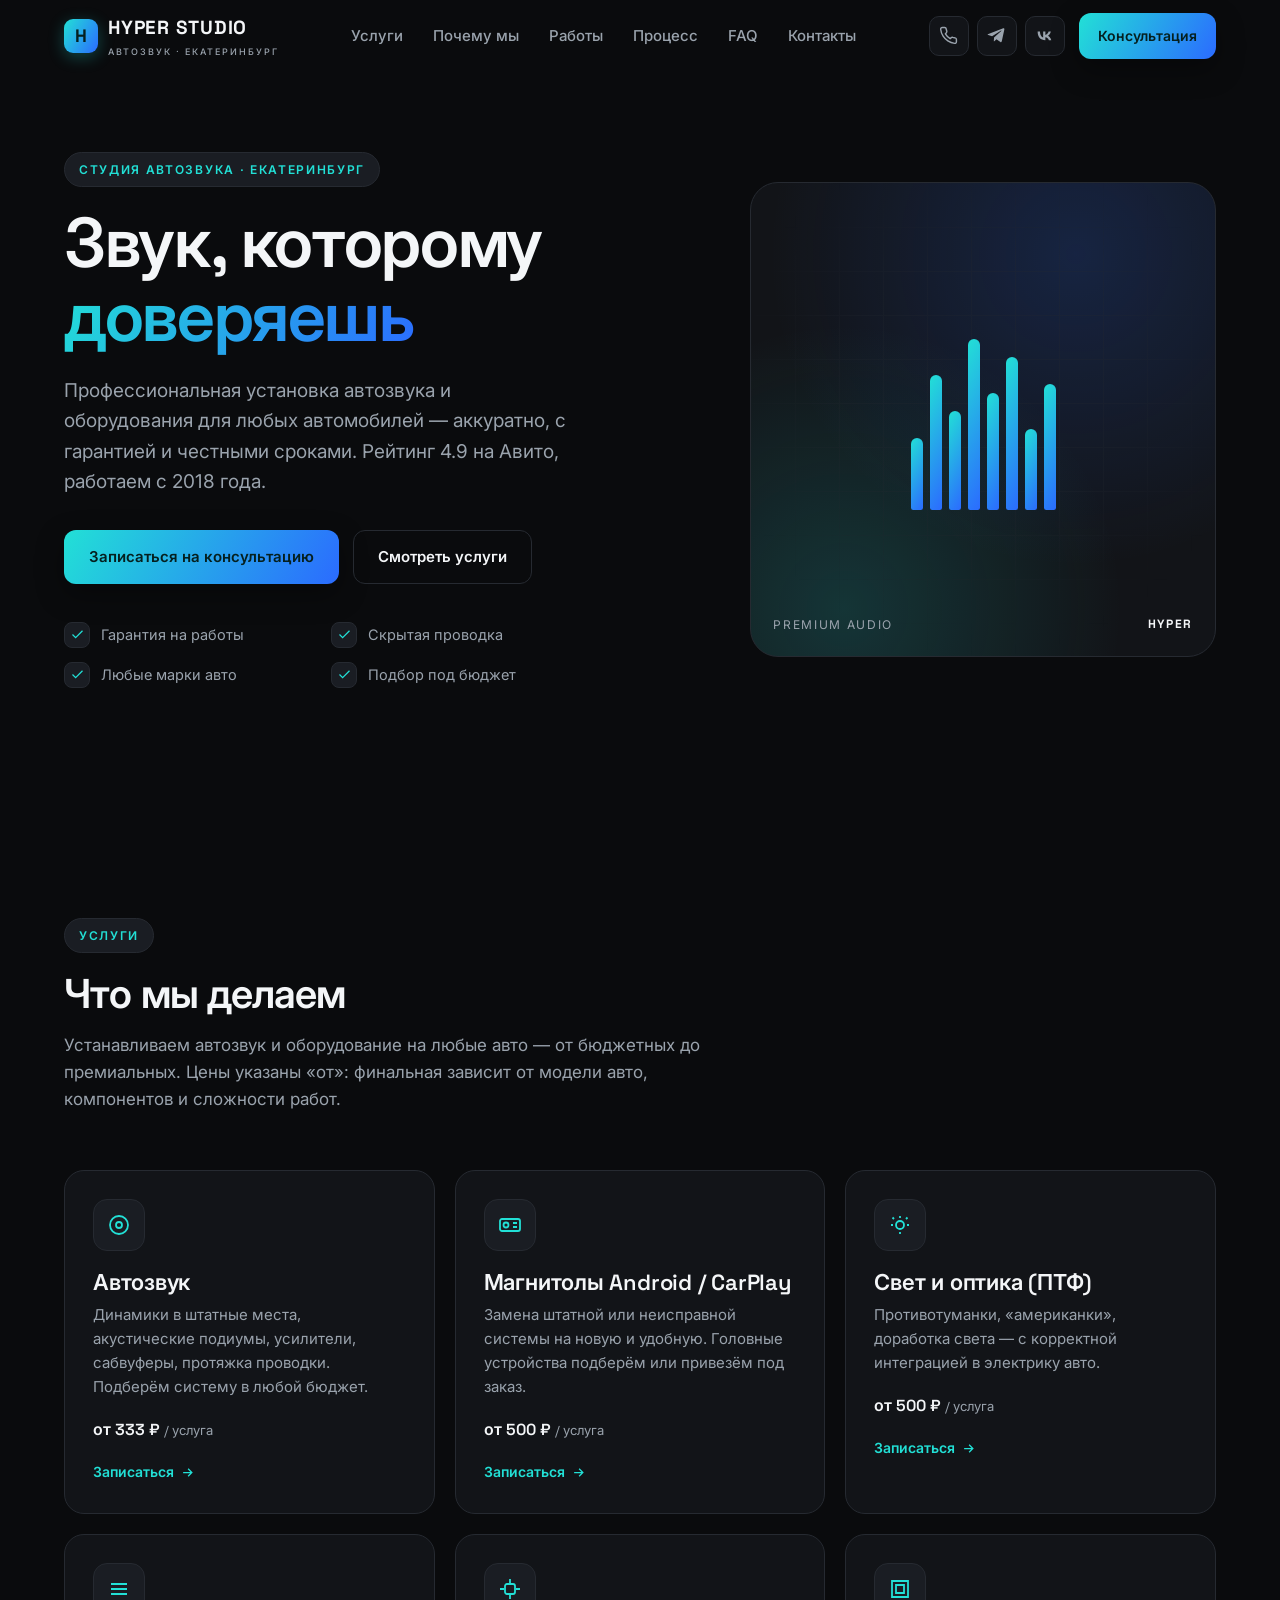
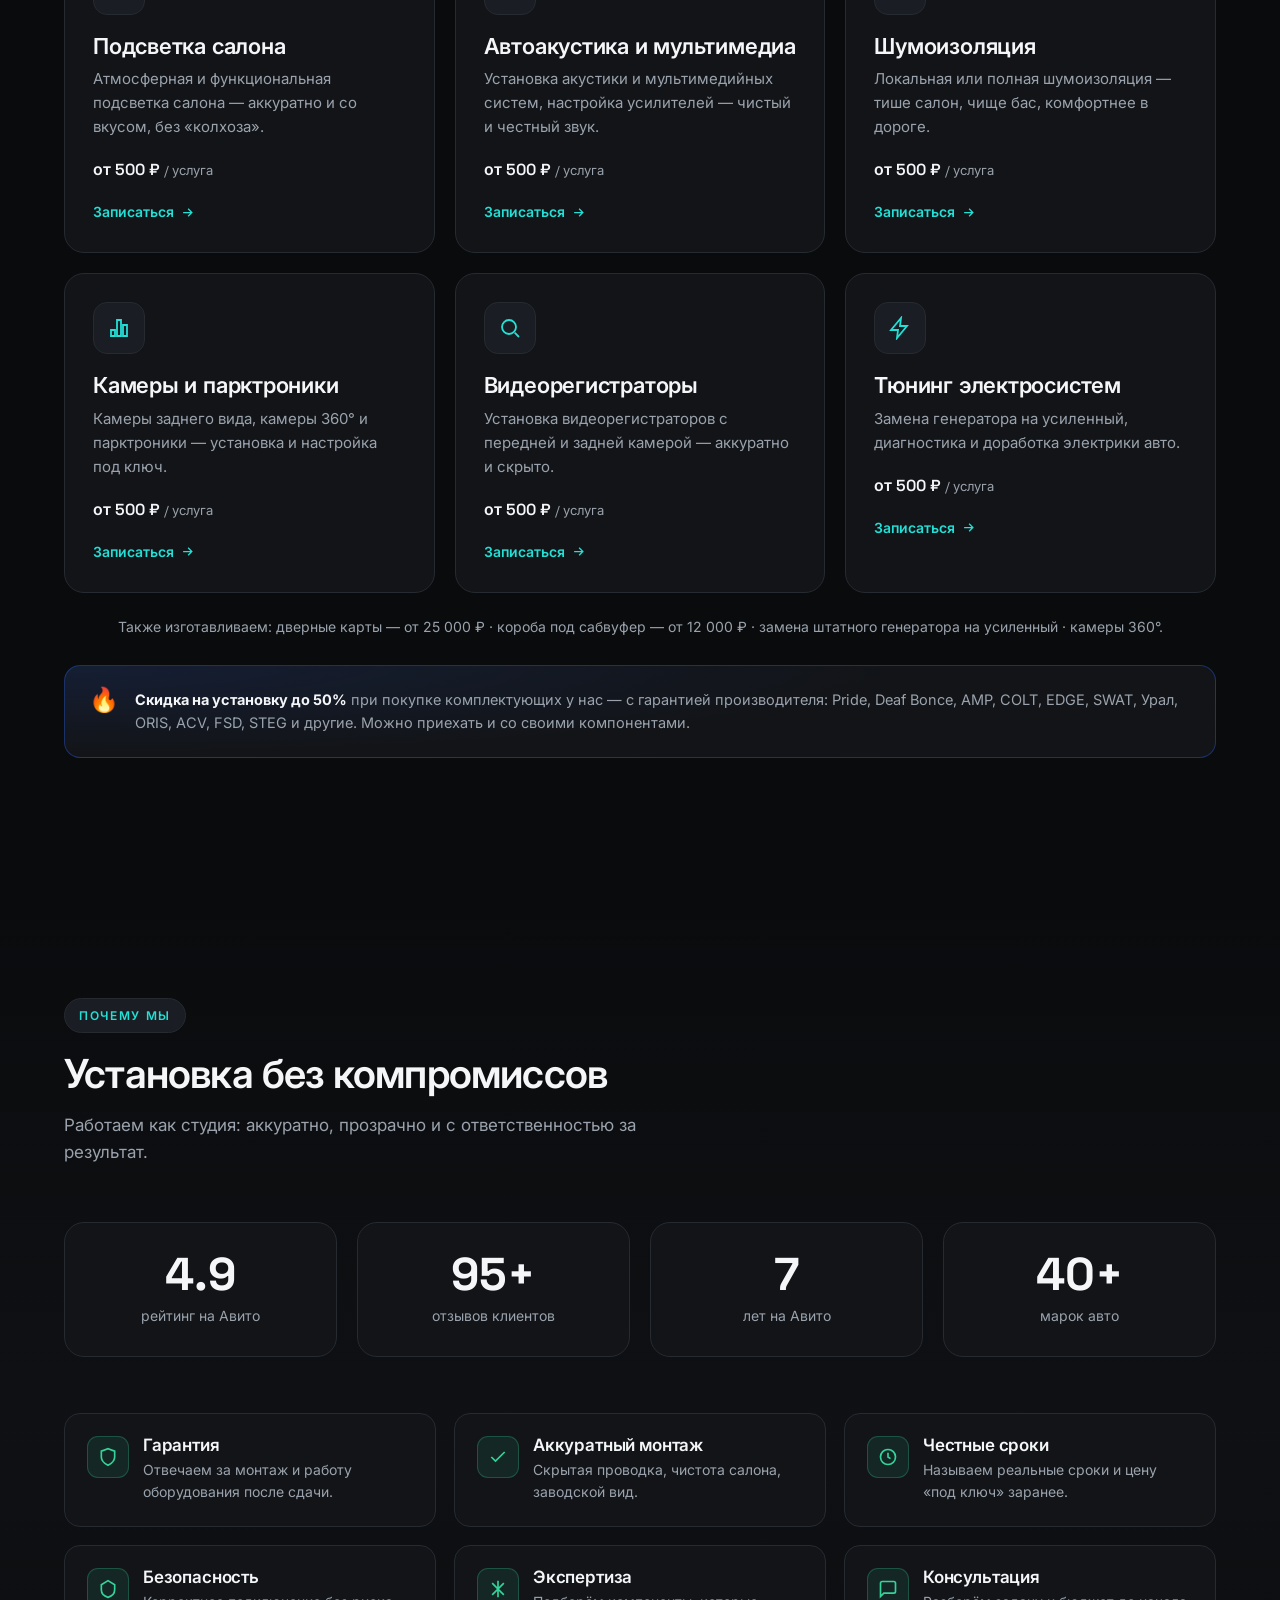
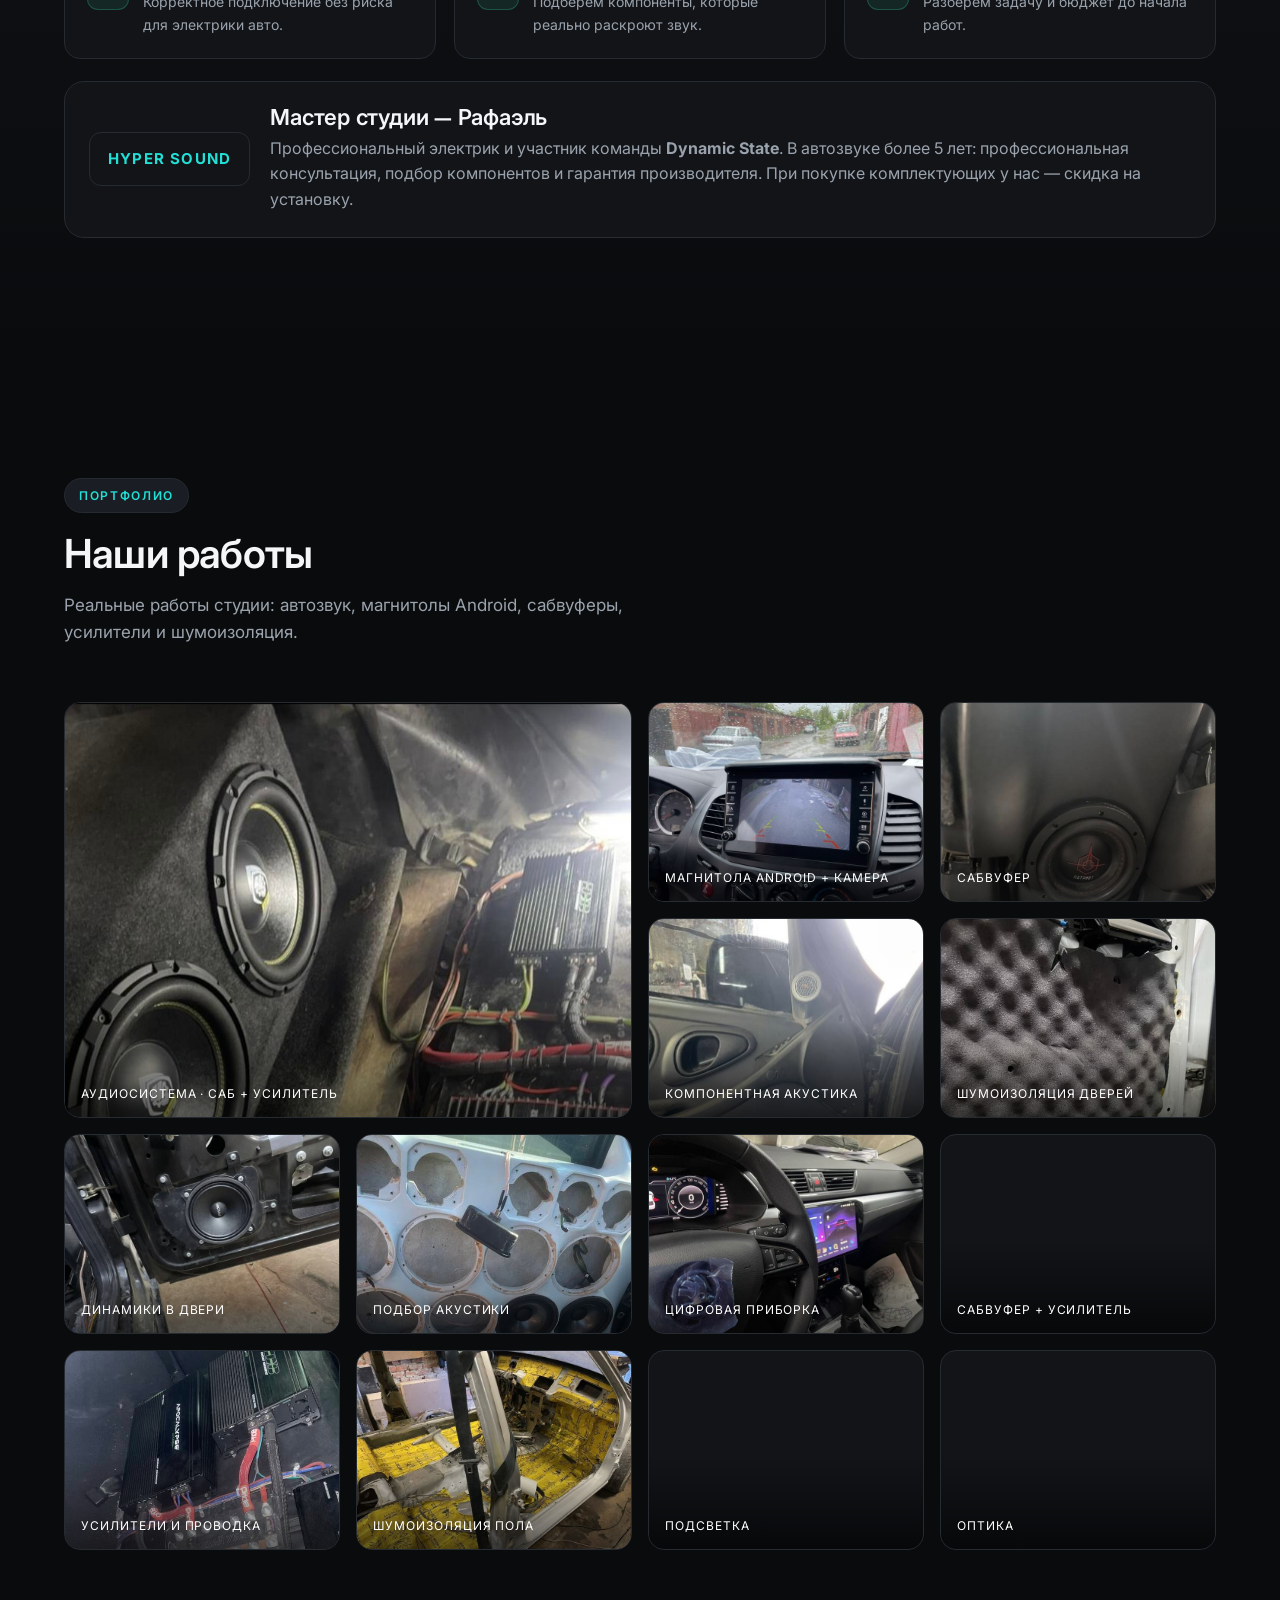
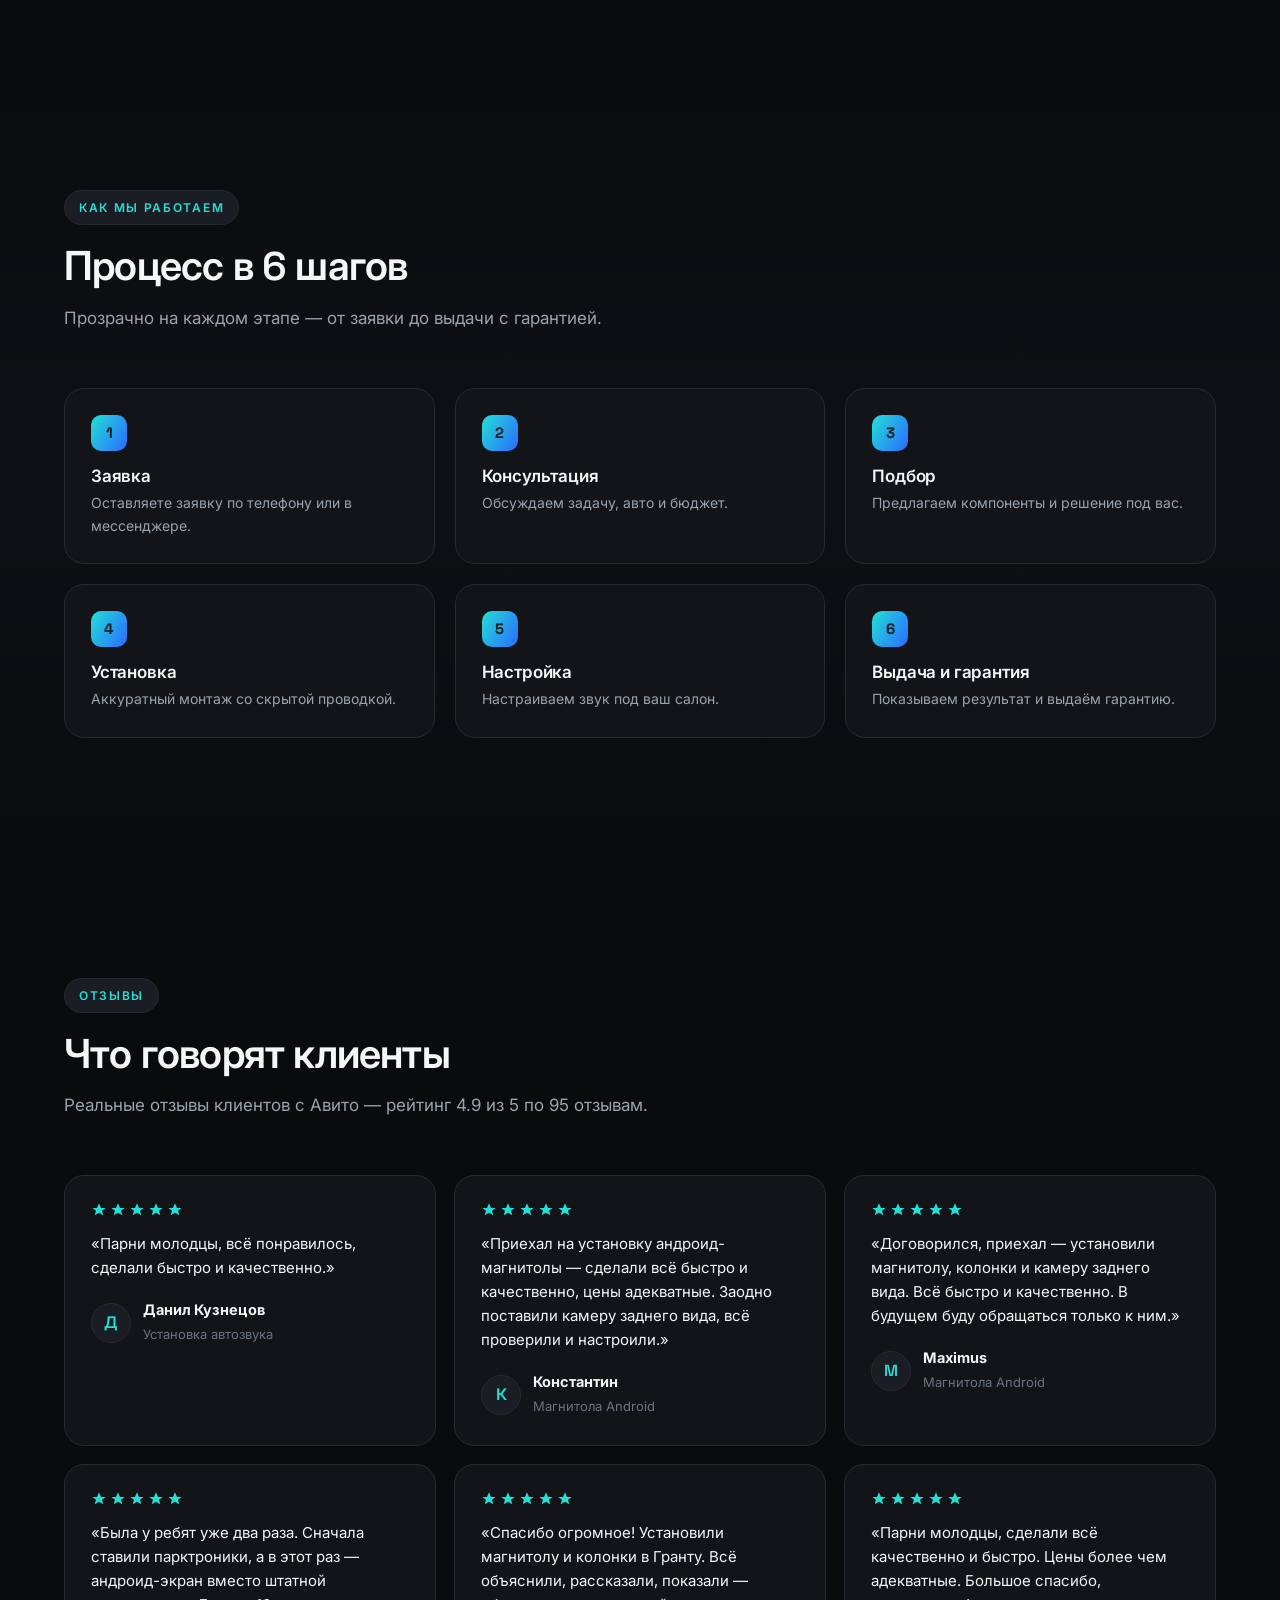
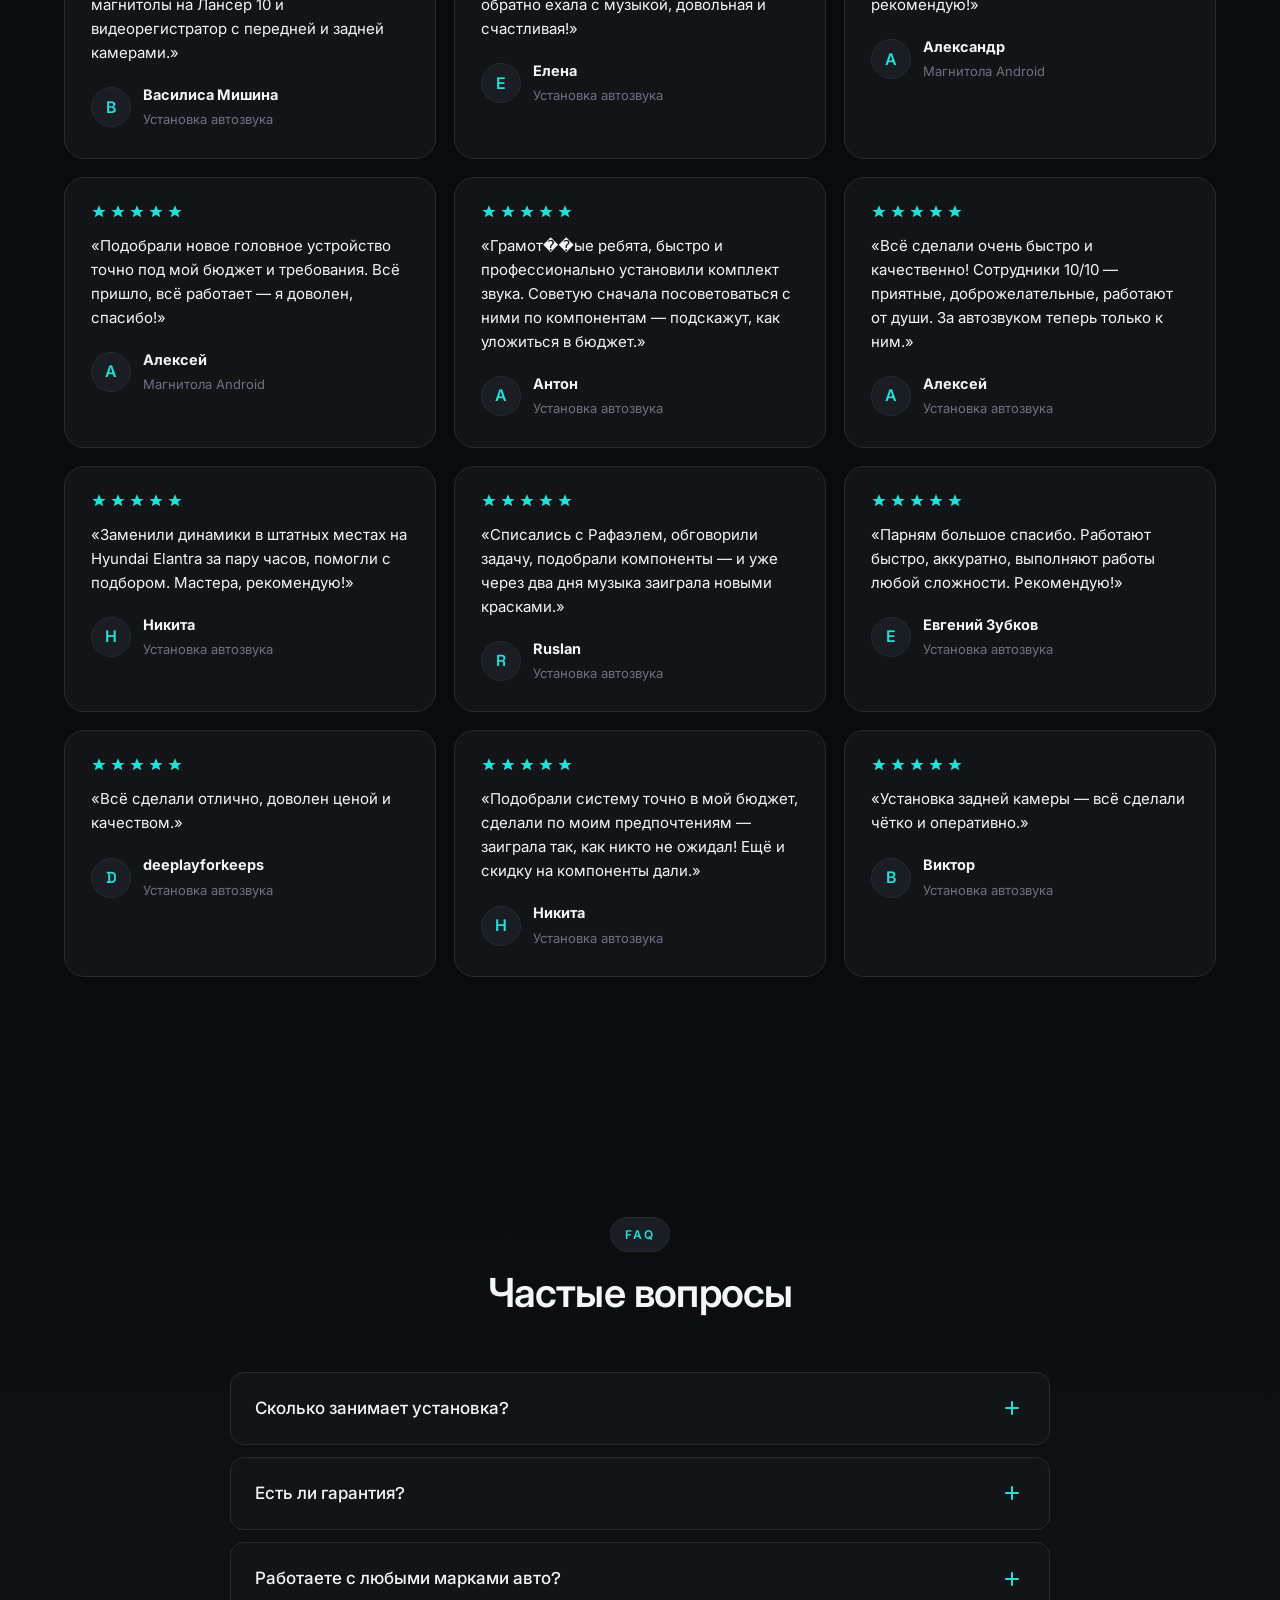
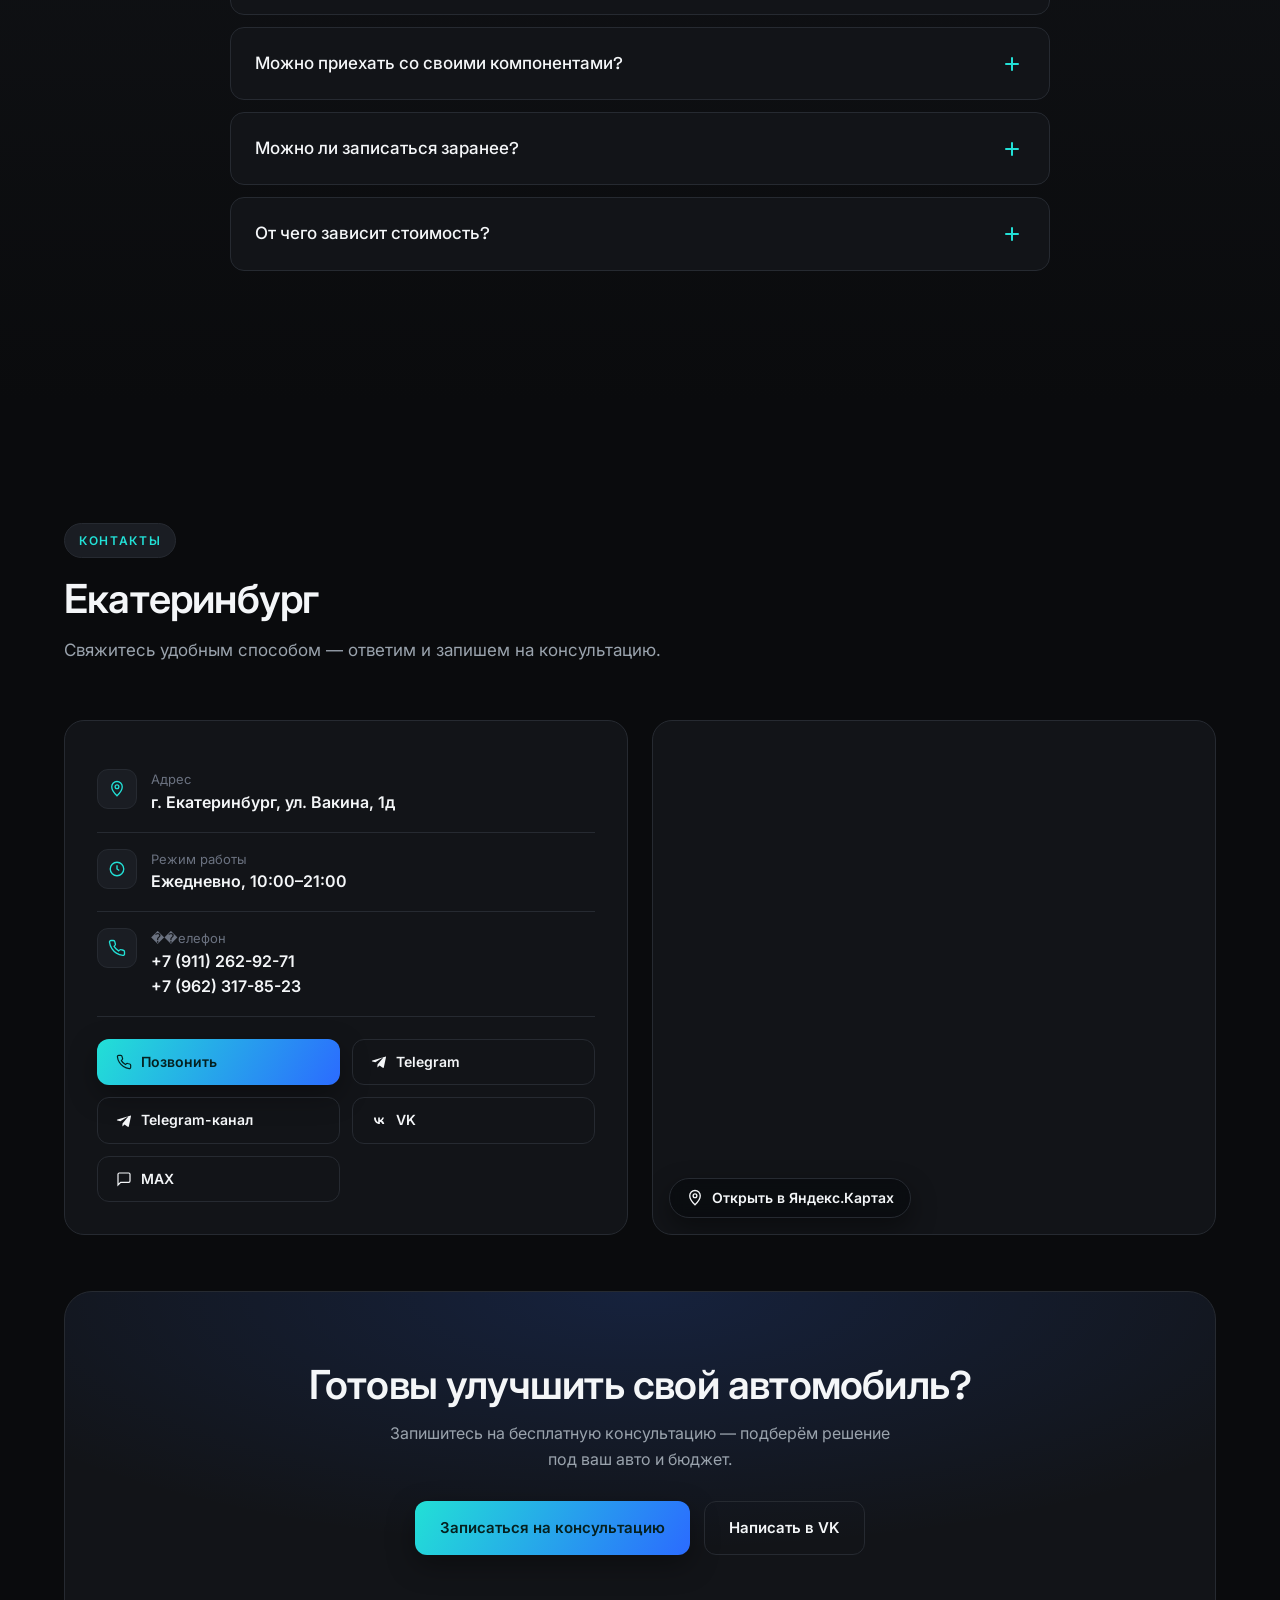
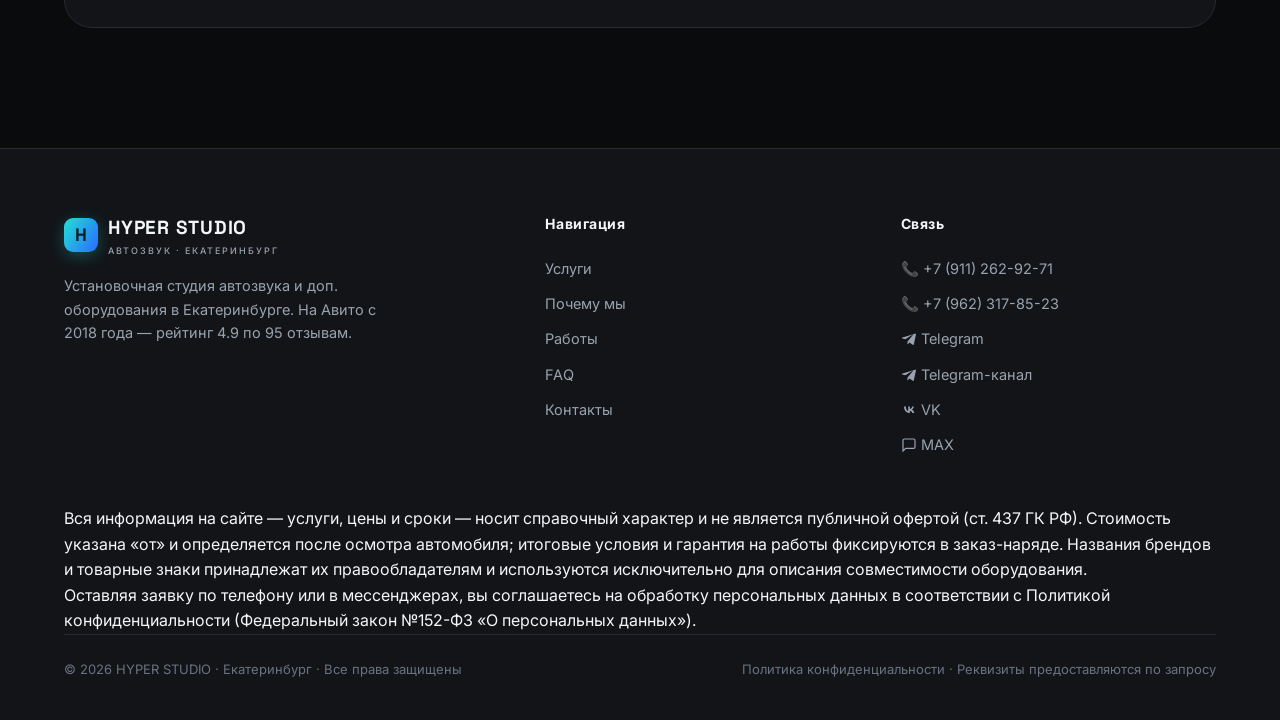
==== commit 530d874f: "Add files via upload" ====
--- a/index.html
+++ b/index.html
@@ -11,8 +11,8 @@
 <meta name="theme-color" content="#0A0B0D">
 <meta name="geo.region" content="RU-SVE">
 <meta name="geo.placename" content="Екатеринбург">
-<meta name="geo.position" content="56.783964;60.622825">
-<meta name="ICBM" content="56.783964, 60.622825">
+<meta name="geo.position" content="56.744227;60.686107">
+<meta name="ICBM" content="56.744227, 60.686107">
 <link rel="canonical" href="https://hyper-studio-ekb.ru/">
 <meta property="og:type" content="website">
 <meta property="og:site_name" content="HYPER STUDIO">
@@ -32,7 +32,7 @@
 <link rel="icon" href="assets/favicon-16.png" sizes="16x16" type="image/png">
 <link rel="apple-touch-icon" href="assets/apple-touch-icon.png">
 <link rel="manifest" href="site.webmanifest">
-<script type="application/ld+json">{"@context": "https://schema.org", "@type": ["AutoRepair", "Store"], "name": "HYPER STUDIO", "image": "https://hyper-studio-ekb.ru/assets/og-image.jpg", "description": "Студия автозвука и установки оборудования в Екатеринбурге: сабвуферы, усилители, магнитолы Android, акустика, шумоизоляция, подсветка салона, оптика. Настройка звука и бесплатная консультация. ул. Вакина, 1Д.", "url": "https://hyper-studio-ekb.ru/", "telephone": "+79112629271", "priceRange": "₽₽", "address": {"@type": "PostalAddress", "streetAddress": "ул. Вакина, 1Д", "addressLocality": "Екатеринбург", "addressRegion": "Свердловская область", "postalCode": "620085", "addressCountry": "RU"}, "geo": {"@type": "GeoCoordinates", "latitude": 56.783964, "longitude": 60.622825}, "openingHours": "Mo-Su 10:00-21:00", "areaServed": "Екатеринбург", "sameAs": ["https://vk.ru/edmond07", "https://t.me/hyper_sound66"], "makesOffer": [{"@type": "Offer", "itemOffered": {"@type": "Service", "name": "Установка и настройка автозвука"}}, {"@type": "Offer", "itemOffered": {"@type": "Service", "name": "Установка сабвуфера и усилителя"}}, {"@type": "Offer", "itemOffered": {"@type": "Service", "name": "Установка магнитолы Android"}}, {"@type": "Offer", "itemOffered": {"@type": "Service", "name": "Шумоизоляция"}}, {"@type": "Offer", "itemOffered": {"@type": "Service", "name": "Атмосферная подсветка салона"}}, {"@type": "Offer", "itemOffered": {"@type": "Service", "name": "Оптика и доп. оборудование"}}]}</script>
+<script type="application/ld+json">{"@context": "https://schema.org", "@type": ["AutoRepair", "Store"], "name": "HYPER STUDIO", "image": "https://hyper-studio-ekb.ru/assets/og-image.jpg", "description": "Студия автозвука и установки оборудования в Екатеринбурге: сабвуферы, усилители, магнитолы Android, акустика, шумоизоляция, подсветка салона, оптика. Настройка звука и бесплатная консультация. ул. Вакина, 1Д.", "url": "https://hyper-studio-ekb.ru/", "telephone": "+79112629271", "priceRange": "₽₽", "address": {"@type": "PostalAddress", "streetAddress": "ул. Вакина, 1Д", "addressLocality": "Екатеринбург", "addressRegion": "Свердловская область", "postalCode": "620085", "addressCountry": "RU"}, "geo": {"@type": "GeoCoordinates", "latitude": 56.744227, "longitude": 60.686107}, "openingHours": "Mo-Su 10:00-21:00", "areaServed": "Екатеринбург", "sameAs": ["https://vk.ru/edmond07", "https://t.me/hyper_sound66"], "makesOffer": [{"@type": "Offer", "itemOffered": {"@type": "Service", "name": "Установка и настройка автозвука"}}, {"@type": "Offer", "itemOffered": {"@type": "Service", "name": "Установка сабвуфера и усилителя"}}, {"@type": "Offer", "itemOffered": {"@type": "Service", "name": "Установка магнитолы Android"}}, {"@type": "Offer", "itemOffered": {"@type": "Service", "name": "Шумоизоляция"}}, {"@type": "Offer", "itemOffered": {"@type": "Service", "name": "Атмосферная подсветка салона"}}, {"@type": "Offer", "itemOffered": {"@type": "Service", "name": "Оптика и доп. оборудование"}}]}</script>
 <link rel="preconnect" href="https://fonts.googleapis.com">
 <link rel="preconnect" href="https://fonts.gstatic.com" crossorigin>
 <link href="https://fonts.googleapis.com/css2?family=Space+Grotesk:wght@400;500;600;700&family=Inter:wght@400;500;600&display=swap" rel="stylesheet">
@@ -224,7 +224,7 @@
       <div class="review reveal"><div class="stars"><svg viewBox="0 0 24 24" fill="currentColor"><path d="m12 2 3 7h7l-5.5 4 2 7L12 16l-6.5 4 2-7L2 9h7z"/></svg><svg viewBox="0 0 24 24" fill="currentColor"><path d="m12 2 3 7h7l-5.5 4 2 7L12 16l-6.5 4 2-7L2 9h7z"/></svg><svg viewBox="0 0 24 24" fill="currentColor"><path d="m12 2 3 7h7l-5.5 4 2 7L12 16l-6.5 4 2-7L2 9h7z"/></svg><svg viewBox="0 0 24 24" fill="currentColor"><path d="m12 2 3 7h7l-5.5 4 2 7L12 16l-6.5 4 2-7L2 9h7z"/></svg><svg viewBox="0 0 24 24" fill="currentColor"><path d="m12 2 3 7h7l-5.5 4 2 7L12 16l-6.5 4 2-7L2 9h7z"/></svg></div><p>«Спасибо огромное! Установили магнитолу и колонки в Гранту. Всё объяснили, рассказали, показали — обратно ехала с музыкой, довольная и счастливая!»</p><div class="who"><div class="av">Е</div><div><b>Елена</b><small>Установка автозвука</small></div></div></div>
       <div class="review reveal"><div class="stars"><svg viewBox="0 0 24 24" fill="currentColor"><path d="m12 2 3 7h7l-5.5 4 2 7L12 16l-6.5 4 2-7L2 9h7z"/></svg><svg viewBox="0 0 24 24" fill="currentColor"><path d="m12 2 3 7h7l-5.5 4 2 7L12 16l-6.5 4 2-7L2 9h7z"/></svg><svg viewBox="0 0 24 24" fill="currentColor"><path d="m12 2 3 7h7l-5.5 4 2 7L12 16l-6.5 4 2-7L2 9h7z"/></svg><svg viewBox="0 0 24 24" fill="currentColor"><path d="m12 2 3 7h7l-5.5 4 2 7L12 16l-6.5 4 2-7L2 9h7z"/></svg><svg viewBox="0 0 24 24" fill="currentColor"><path d="m12 2 3 7h7l-5.5 4 2 7L12 16l-6.5 4 2-7L2 9h7z"/></svg></div><p>«Парни молодцы, сделали всё качественно и быстро. Цены более чем адекватные. Большое спасибо, рекомендую!»</p><div class="who"><div class="av">А</div><div><b>Александр</b><small>Магнитола Android</small></div></div></div>
       <div class="review reveal"><div class="stars"><svg viewBox="0 0 24 24" fill="currentColor"><path d="m12 2 3 7h7l-5.5 4 2 7L12 16l-6.5 4 2-7L2 9h7z"/></svg><svg viewBox="0 0 24 24" fill="currentColor"><path d="m12 2 3 7h7l-5.5 4 2 7L12 16l-6.5 4 2-7L2 9h7z"/></svg><svg viewBox="0 0 24 24" fill="currentColor"><path d="m12 2 3 7h7l-5.5 4 2 7L12 16l-6.5 4 2-7L2 9h7z"/></svg><svg viewBox="0 0 24 24" fill="currentColor"><path d="m12 2 3 7h7l-5.5 4 2 7L12 16l-6.5 4 2-7L2 9h7z"/></svg><svg viewBox="0 0 24 24" fill="currentColor"><path d="m12 2 3 7h7l-5.5 4 2 7L12 16l-6.5 4 2-7L2 9h7z"/></svg></div><p>«Подобрали новое головное устройство точно под мой бюджет и требования. Всё пришло, всё работает — я доволен, спасибо!»</p><div class="who"><div class="av">А</div><div><b>Алексей</b><small>Магнитола Android</small></div></div></div>
-      <div class="review reveal"><div class="stars"><svg viewBox="0 0 24 24" fill="currentColor"><path d="m12 2 3 7h7l-5.5 4 2 7L12 16l-6.5 4 2-7L2 9h7z"/></svg><svg viewBox="0 0 24 24" fill="currentColor"><path d="m12 2 3 7h7l-5.5 4 2 7L12 16l-6.5 4 2-7L2 9h7z"/></svg><svg viewBox="0 0 24 24" fill="currentColor"><path d="m12 2 3 7h7l-5.5 4 2 7L12 16l-6.5 4 2-7L2 9h7z"/></svg><svg viewBox="0 0 24 24" fill="currentColor"><path d="m12 2 3 7h7l-5.5 4 2 7L12 16l-6.5 4 2-7L2 9h7z"/></svg><svg viewBox="0 0 24 24" fill="currentColor"><path d="m12 2 3 7h7l-5.5 4 2 7L12 16l-6.5 4 2-7L2 9h7z"/></svg></div><p>«Грамотные ребята, быстро и профессионально установили комплект звука. Советую сначала посоветоваться с ними по компонентам — подскажут, как уложиться в бюджет.»</p><div class="who"><div class="av">А</div><div><b>Антон</b><small>Установка автозвука</small></div></div></div>
+      <div class="review reveal"><div class="stars"><svg viewBox="0 0 24 24" fill="currentColor"><path d="m12 2 3 7h7l-5.5 4 2 7L12 16l-6.5 4 2-7L2 9h7z"/></svg><svg viewBox="0 0 24 24" fill="currentColor"><path d="m12 2 3 7h7l-5.5 4 2 7L12 16l-6.5 4 2-7L2 9h7z"/></svg><svg viewBox="0 0 24 24" fill="currentColor"><path d="m12 2 3 7h7l-5.5 4 2 7L12 16l-6.5 4 2-7L2 9h7z"/></svg><svg viewBox="0 0 24 24" fill="currentColor"><path d="m12 2 3 7h7l-5.5 4 2 7L12 16l-6.5 4 2-7L2 9h7z"/></svg><svg viewBox="0 0 24 24" fill="currentColor"><path d="m12 2 3 7h7l-5.5 4 2 7L12 16l-6.5 4 2-7L2 9h7z"/></svg></div><p>«Грамот��ые ребята, быстро и профессионально установили комплект звука. Советую сначала посоветоваться с ними по компонентам — подскажут, как уложиться в бюджет.»</p><div class="who"><div class="av">А</div><div><b>Антон</b><small>Установка автозвука</small></div></div></div>
       <div class="review reveal"><div class="stars"><svg viewBox="0 0 24 24" fill="currentColor"><path d="m12 2 3 7h7l-5.5 4 2 7L12 16l-6.5 4 2-7L2 9h7z"/></svg><svg viewBox="0 0 24 24" fill="currentColor"><path d="m12 2 3 7h7l-5.5 4 2 7L12 16l-6.5 4 2-7L2 9h7z"/></svg><svg viewBox="0 0 24 24" fill="currentColor"><path d="m12 2 3 7h7l-5.5 4 2 7L12 16l-6.5 4 2-7L2 9h7z"/></svg><svg viewBox="0 0 24 24" fill="currentColor"><path d="m12 2 3 7h7l-5.5 4 2 7L12 16l-6.5 4 2-7L2 9h7z"/></svg><svg viewBox="0 0 24 24" fill="currentColor"><path d="m12 2 3 7h7l-5.5 4 2 7L12 16l-6.5 4 2-7L2 9h7z"/></svg></div><p>«Всё сделали очень быстро и качественно! Сотрудники 10/10 — приятные, доброжелательные, работают от души. За автозвуком теперь только к ним.»</p><div class="who"><div class="av">А</div><div><b>Алексей</b><small>Установка автозвука</small></div></div></div>
       <div class="review reveal"><div class="stars"><svg viewBox="0 0 24 24" fill="currentColor"><path d="m12 2 3 7h7l-5.5 4 2 7L12 16l-6.5 4 2-7L2 9h7z"/></svg><svg viewBox="0 0 24 24" fill="currentColor"><path d="m12 2 3 7h7l-5.5 4 2 7L12 16l-6.5 4 2-7L2 9h7z"/></svg><svg viewBox="0 0 24 24" fill="currentColor"><path d="m12 2 3 7h7l-5.5 4 2 7L12 16l-6.5 4 2-7L2 9h7z"/></svg><svg viewBox="0 0 24 24" fill="currentColor"><path d="m12 2 3 7h7l-5.5 4 2 7L12 16l-6.5 4 2-7L2 9h7z"/></svg><svg viewBox="0 0 24 24" fill="currentColor"><path d="m12 2 3 7h7l-5.5 4 2 7L12 16l-6.5 4 2-7L2 9h7z"/></svg></div><p>«Заменили динамики в штатных местах на Hyundai Elantra за пару часов, помогли с подбором. Мастера, рекомендую!»</p><div class="who"><div class="av">Н</div><div><b>Никита</b><small>Установка автозвука</small></div></div></div>
       <div class="review reveal"><div class="stars"><svg viewBox="0 0 24 24" fill="currentColor"><path d="m12 2 3 7h7l-5.5 4 2 7L12 16l-6.5 4 2-7L2 9h7z"/></svg><svg viewBox="0 0 24 24" fill="currentColor"><path d="m12 2 3 7h7l-5.5 4 2 7L12 16l-6.5 4 2-7L2 9h7z"/></svg><svg viewBox="0 0 24 24" fill="currentColor"><path d="m12 2 3 7h7l-5.5 4 2 7L12 16l-6.5 4 2-7L2 9h7z"/></svg><svg viewBox="0 0 24 24" fill="currentColor"><path d="m12 2 3 7h7l-5.5 4 2 7L12 16l-6.5 4 2-7L2 9h7z"/></svg><svg viewBox="0 0 24 24" fill="currentColor"><path d="m12 2 3 7h7l-5.5 4 2 7L12 16l-6.5 4 2-7L2 9h7z"/></svg></div><p>«Списались с Рафаэлем, обговорили задачу, подобрали компоненты — и уже через два дня музыка заиграла новыми красками.»</p><div class="who"><div class="av">R</div><div><b>Ruslan</b><small>Установка автозвука</small></div></div></div>
@@ -275,7 +275,7 @@
           <a href="https://max.ru/u/f9LHodD0cOIoYoSQkrQFBPIDRO2oNY8ubY2m5I1KwvrPow4EvMmtIoFDKkI" target="_blank" rel="noopener" class="btn btn-ghost btn-sm"><svg viewBox="0 0 24 24" width="16" height="16" fill="none" stroke="currentColor" stroke-width="1.8" style="vertical-align:-3px"><path d="M21 15a2 2 0 0 1-2 2H7l-4 4V5a2 2 0 0 1 2-2h14a2 2 0 0 1 2 2z"/></svg> MAX</a>
         </div>
       </div>
-      <div class="map-embed reveal"><iframe src="https://yandex.ru/map-widget/v1/?ll=60.622825%2C56.783964&z=17&mode=search&text=%D0%95%D0%BA%D0%B0%D1%82%D0%B5%D1%80%D0%B8%D0%BD%D0%B1%D1%83%D1%80%D0%B3%2C%20%D1%83%D0%BB%D0%B8%D1%86%D0%B0%20%D0%92%D0%B0%D0%BA%D0%B8%D0%BD%D0%B0%2C%201%D0%94" width="100%" height="100%" frameborder="0" allowfullscreen="true" loading="lazy" referrerpolicy="no-referrer-when-downgrade" title="Карта — HYPER STUDIO, ул. Вакина 1д"></iframe><a class="map-open" href="https://yandex.ru/maps/-/CTbQ56lT" target="_blank" rel="noopener"><svg viewBox="0 0 24 24" fill="none" stroke="currentColor" stroke-width="1.8"><path d="M12 21s7-6.5 7-12a7 7 0 1 0-14 0c0 5.5 7 12 7 12Z"/><circle cx="12" cy="9" r="2.5"/></svg> Открыть в Яндекс.Картах</a></div>
+      <div class="map-embed reveal"><iframe src="https://yandex.ru/map-widget/v1/?ll=60.686107%2C56.744227&z=17&pt=60.686107%2C56.744227%2Cpm2rdm" width="100%" height="100%" frameborder="0" allowfullscreen="true" loading="lazy" referrerpolicy="no-referrer-when-downgrade" title="Карта — HYPER STUDIO, ул. Вакина 1д"></iframe><a class="map-open" href="https://yandex.ru/maps/-/CTbQ56lT" target="_blank" rel="noopener"><svg viewBox="0 0 24 24" fill="none" stroke="currentColor" stroke-width="1.8"><path d="M12 21s7-6.5 7-12a7 7 0 1 0-14 0c0 5.5 7 12 7 12Z"/><circle cx="12" cy="9" r="2.5"/></svg> Открыть в Яндекс.Картах</a></div>
     </div>
     <div style="margin-top:56px" class="reveal">
       <div class="cta-band">
@@ -316,9 +316,13 @@
         <a href="https://max.ru/u/f9LHodD0cOIoYoSQkrQFBPIDRO2oNY8ubY2m5I1KwvrPow4EvMmtIoFDKkI" target="_blank" rel="noopener"><svg viewBox="0 0 24 24" width="16" height="16" fill="none" stroke="currentColor" stroke-width="1.8" style="vertical-align:-3px"><path d="M21 15a2 2 0 0 1-2 2H7l-4 4V5a2 2 0 0 1 2-2h14a2 2 0 0 1 2 2z"/></svg> MAX</a>
       </div>
     </div>
+    <div class="f-legal">
+      <p>Вся информация на сайте — услуги, цены и сроки — носит справочный характер и не является публичной офертой (ст. 437 ГК РФ). Стоимость указана «от» и определяется после осмотра автомобиля; итоговые условия и гарантия на работы фиксируются в заказ-наряде. Названия брендов и товарные знаки принадлежат их правообладателям и используются исключительно для описания совместимости оборудования.</p>
+      <p>Оставляя заявку по телефону или в мессенджерах, вы соглашаетесь на обработку персональных данных в соответствии с <a href="privacy.html">Политикой конфиденциальности</a> (Федеральный закон №152-ФЗ «О персональных данных»).</p>
+    </div>
     <div class="f-bottom">
-      <span>© 2026 HYPER STUDIO. Екатеринбург.</span>
-      <span>Реквизиты · Политика конфиденциальности (шаблон)</span>
+      <span>© 2026 HYPER STUDIO · Екатеринбург · Все права защищены</span>
+      <span><a href="privacy.html">Политика конфиденциальности</a> · Реквизиты предоставляются по запросу</span>
     </div>
   </div>
 </footer>
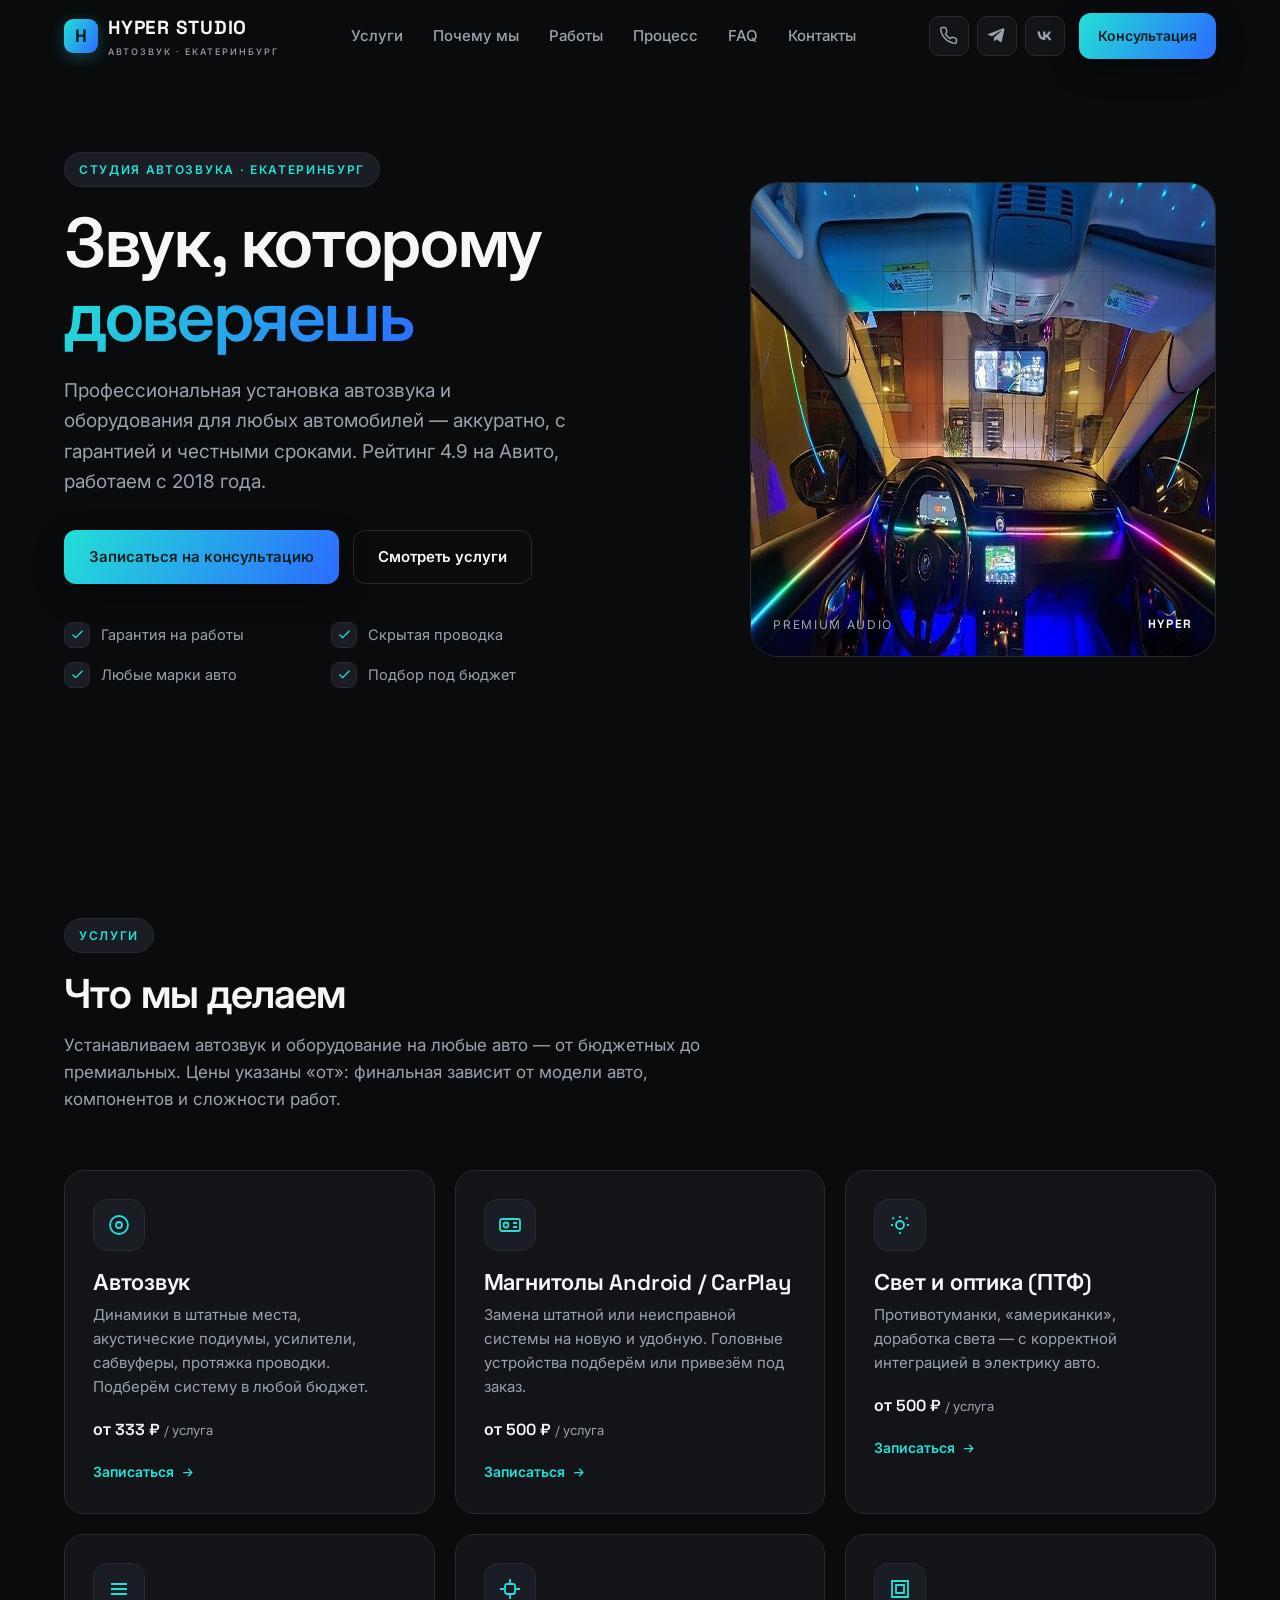
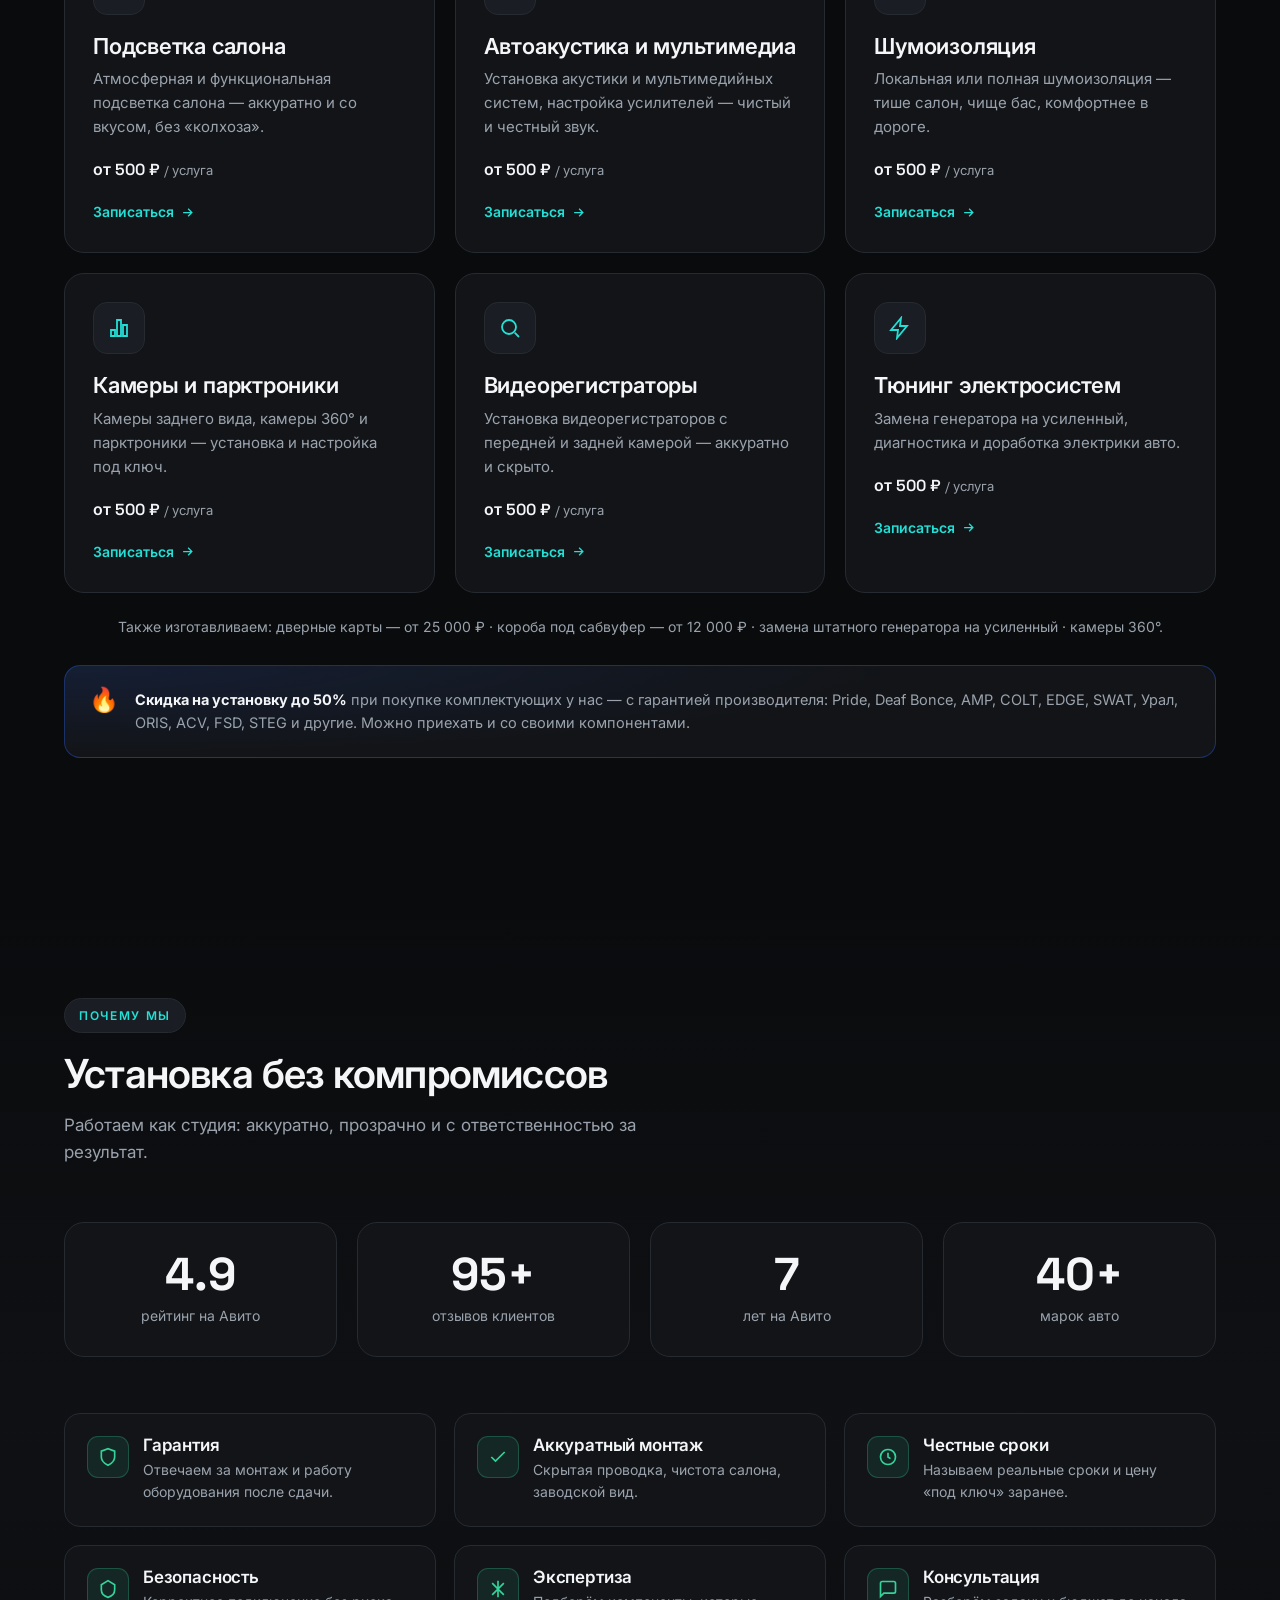
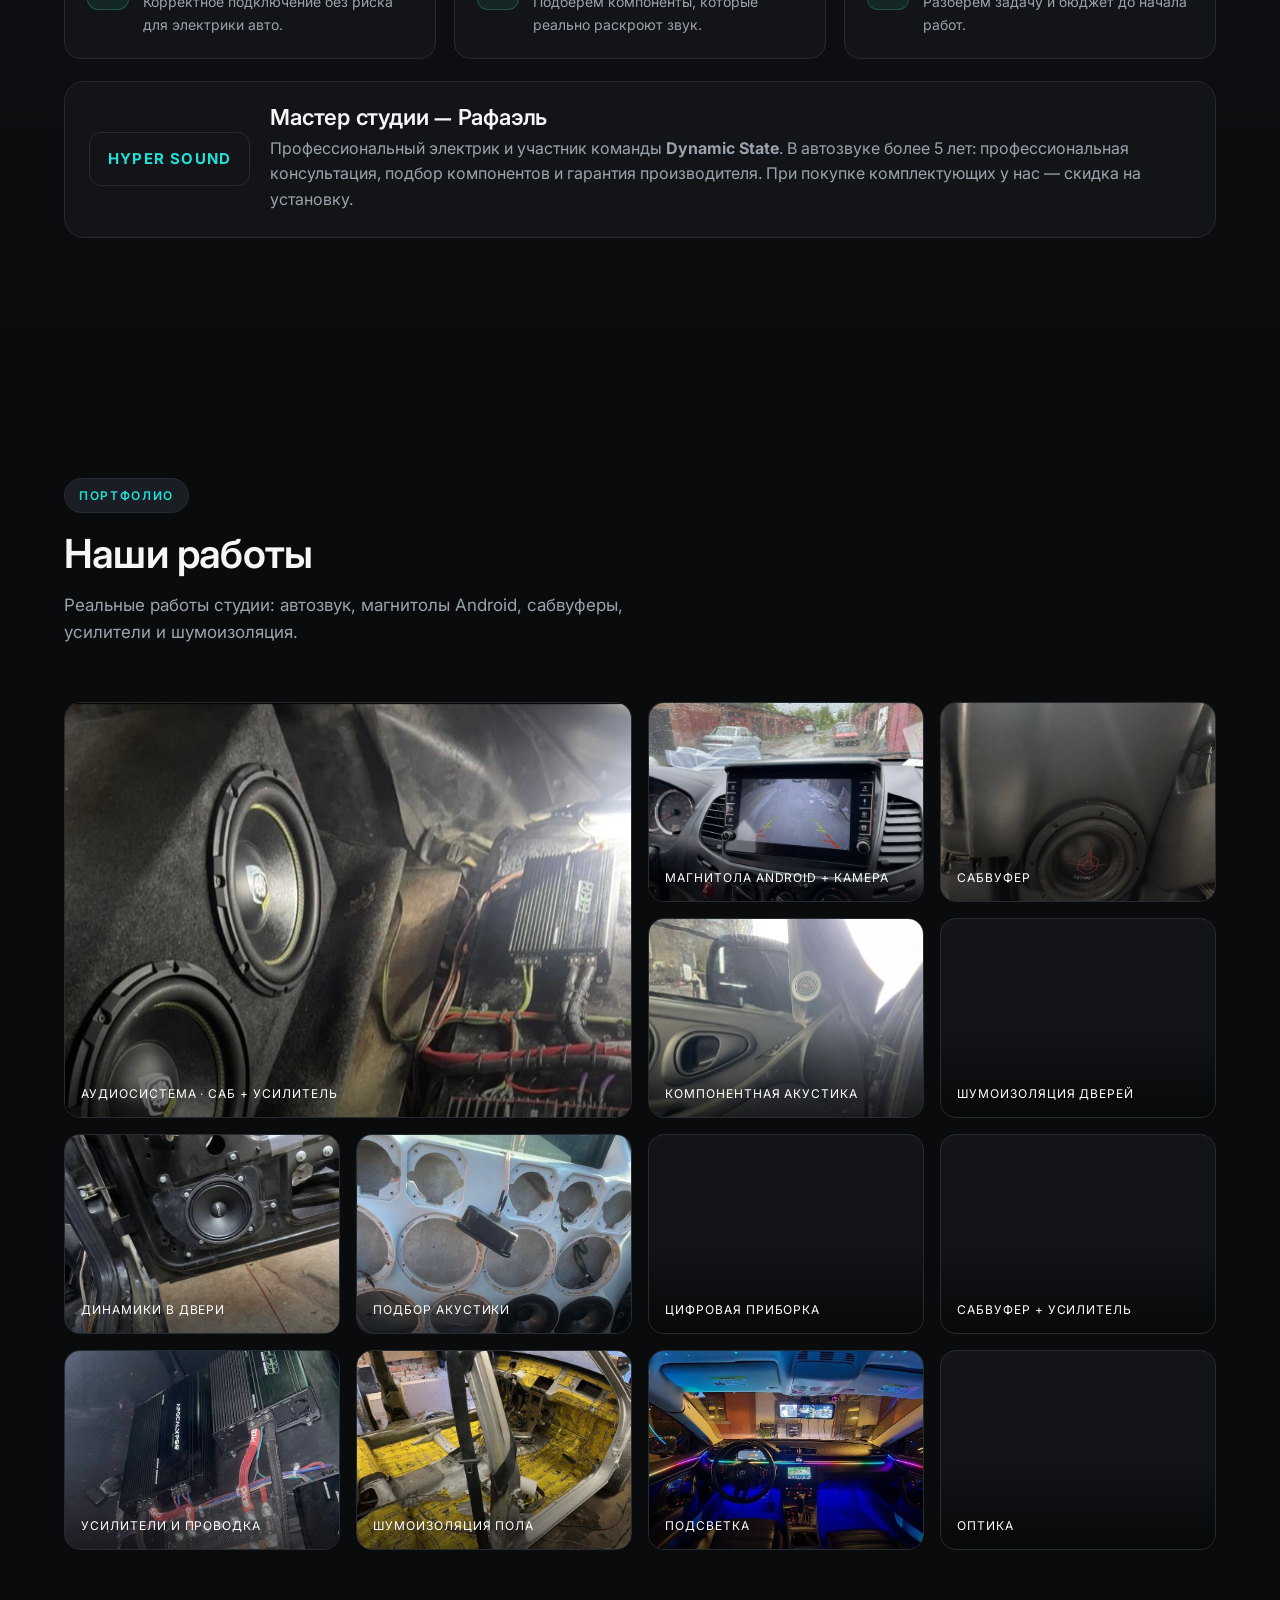
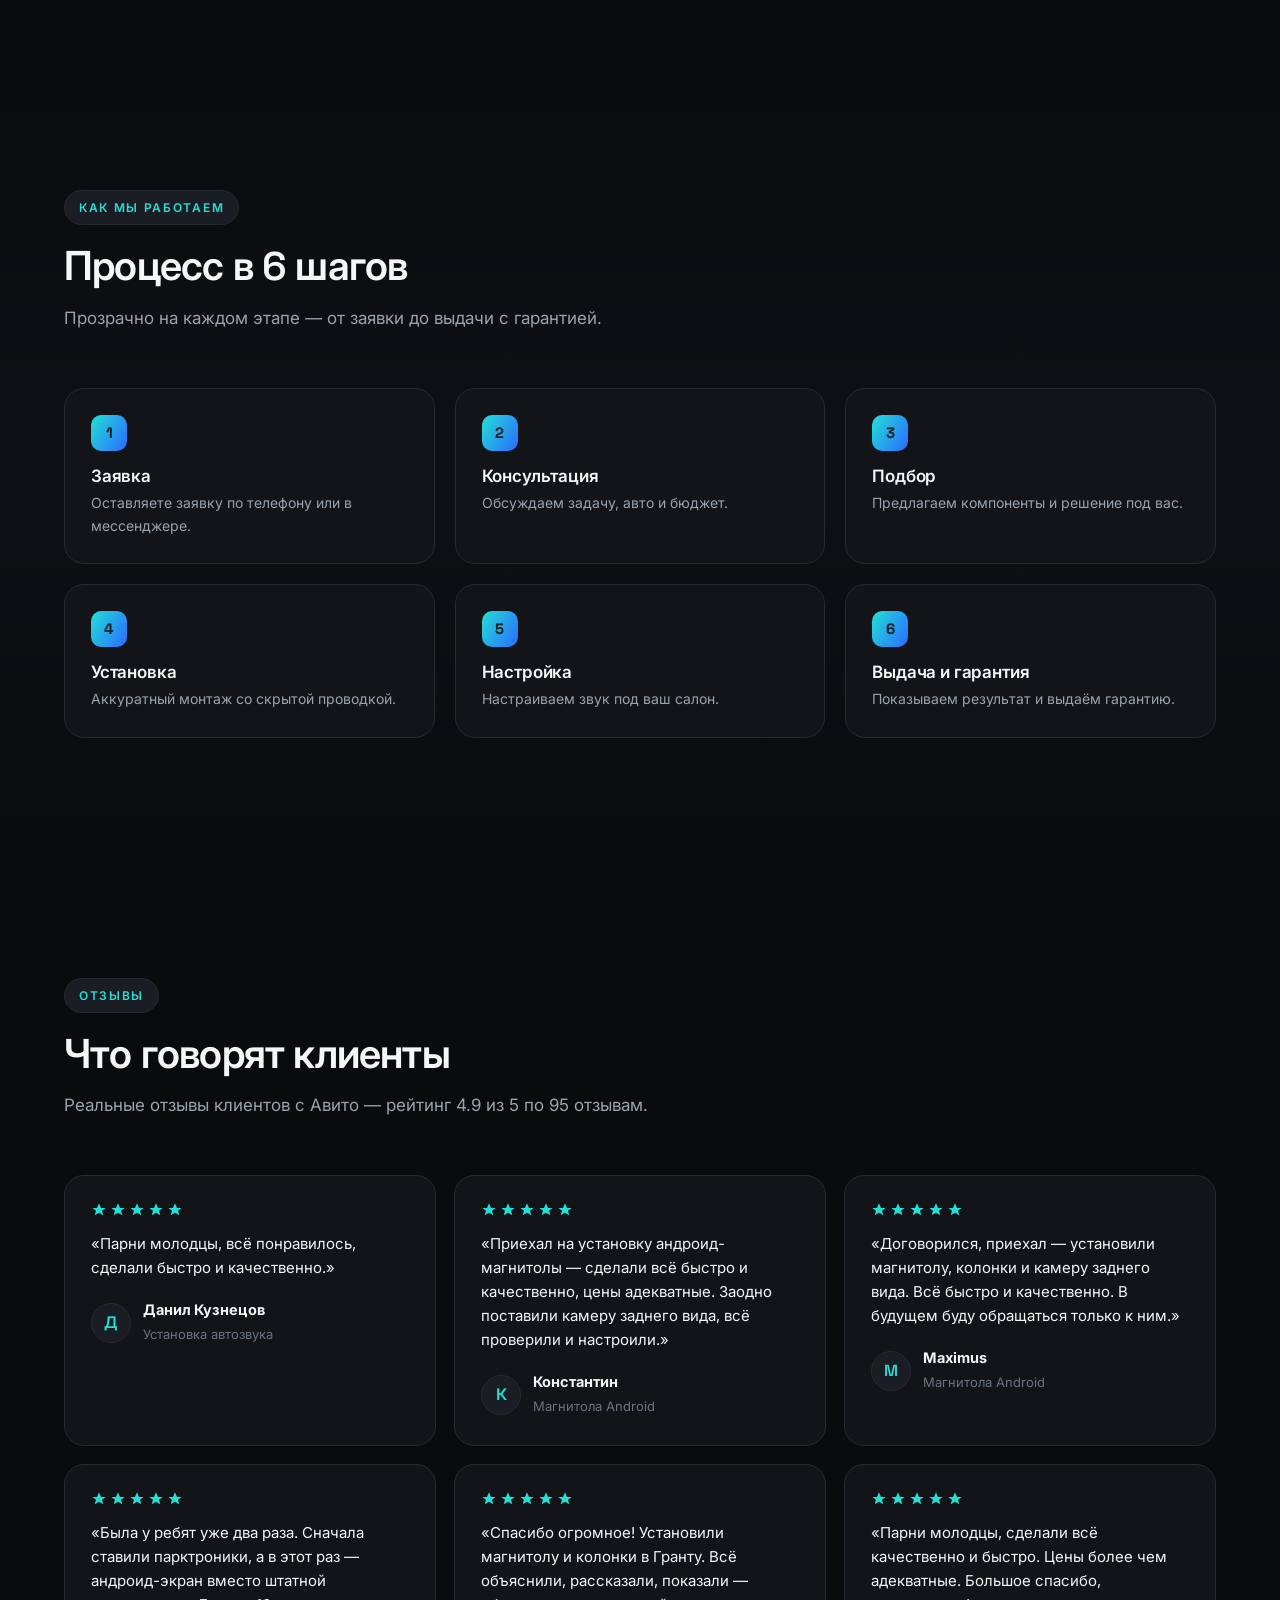
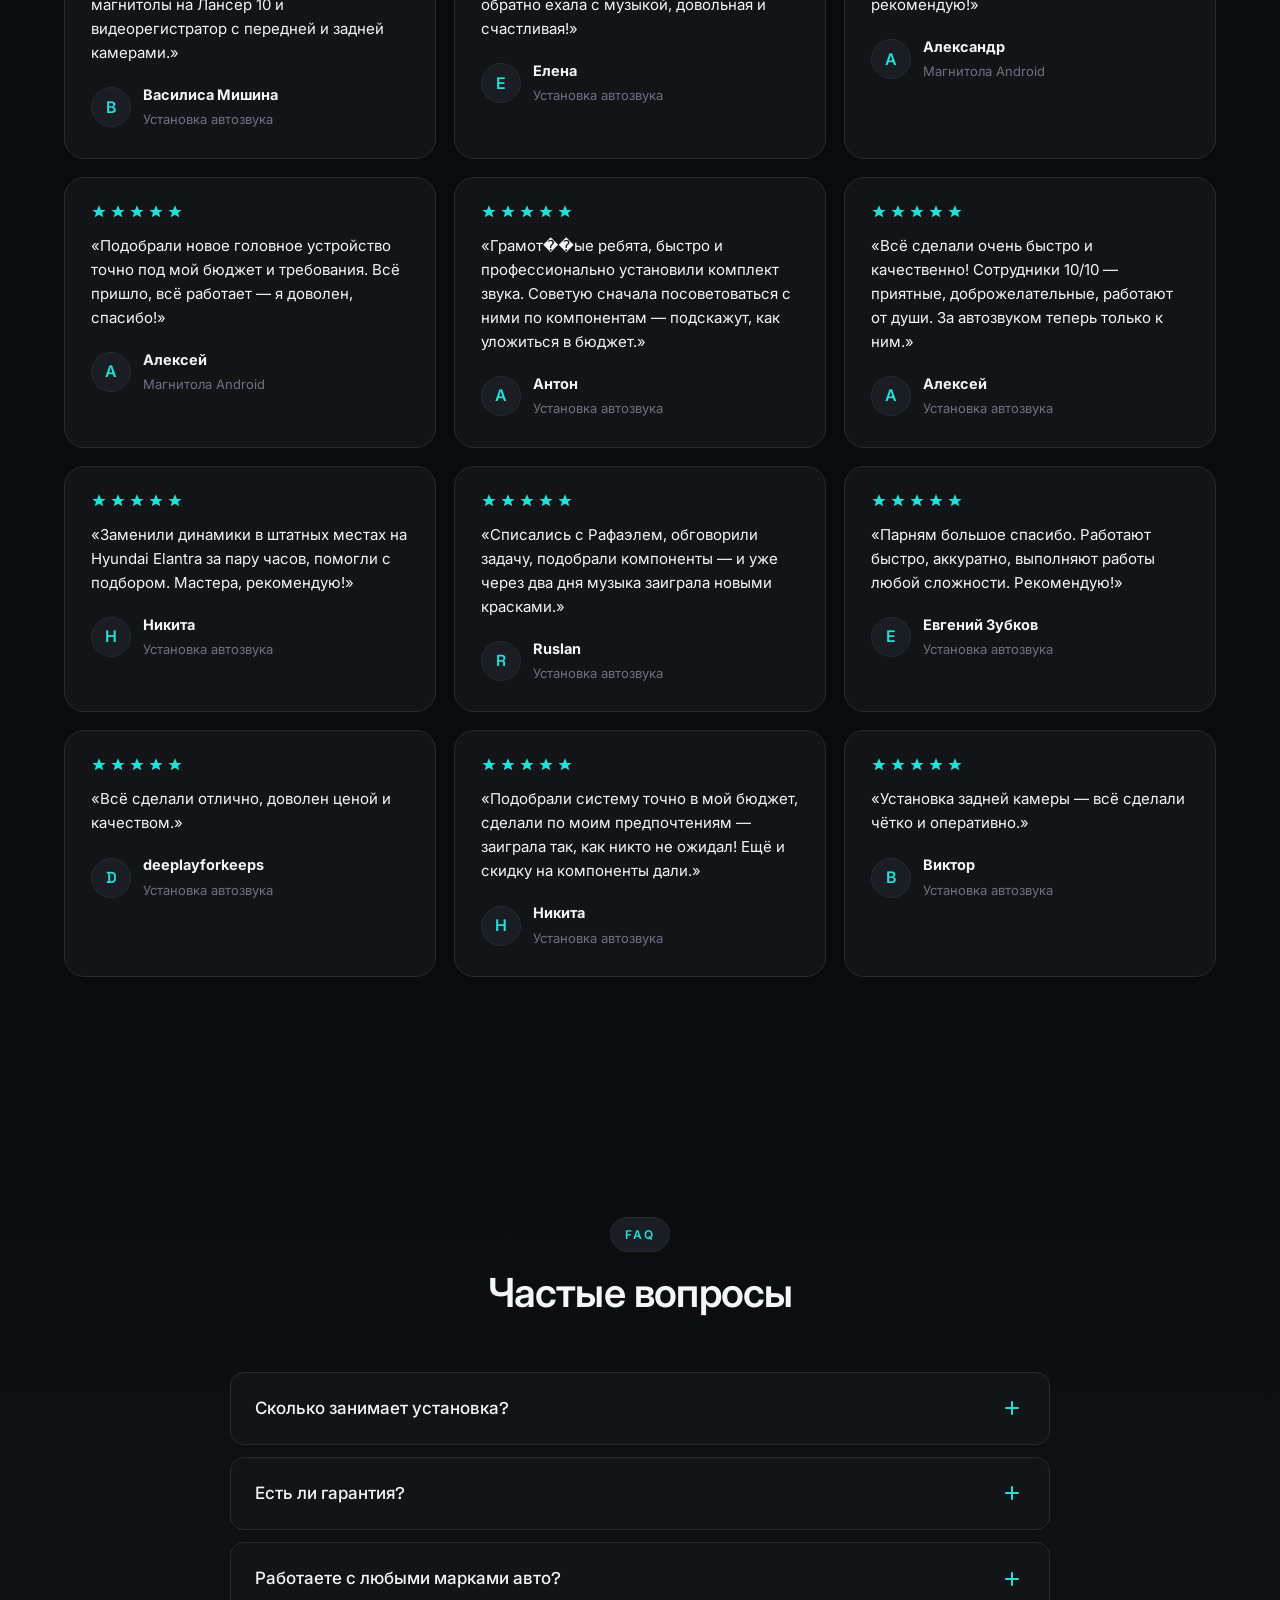
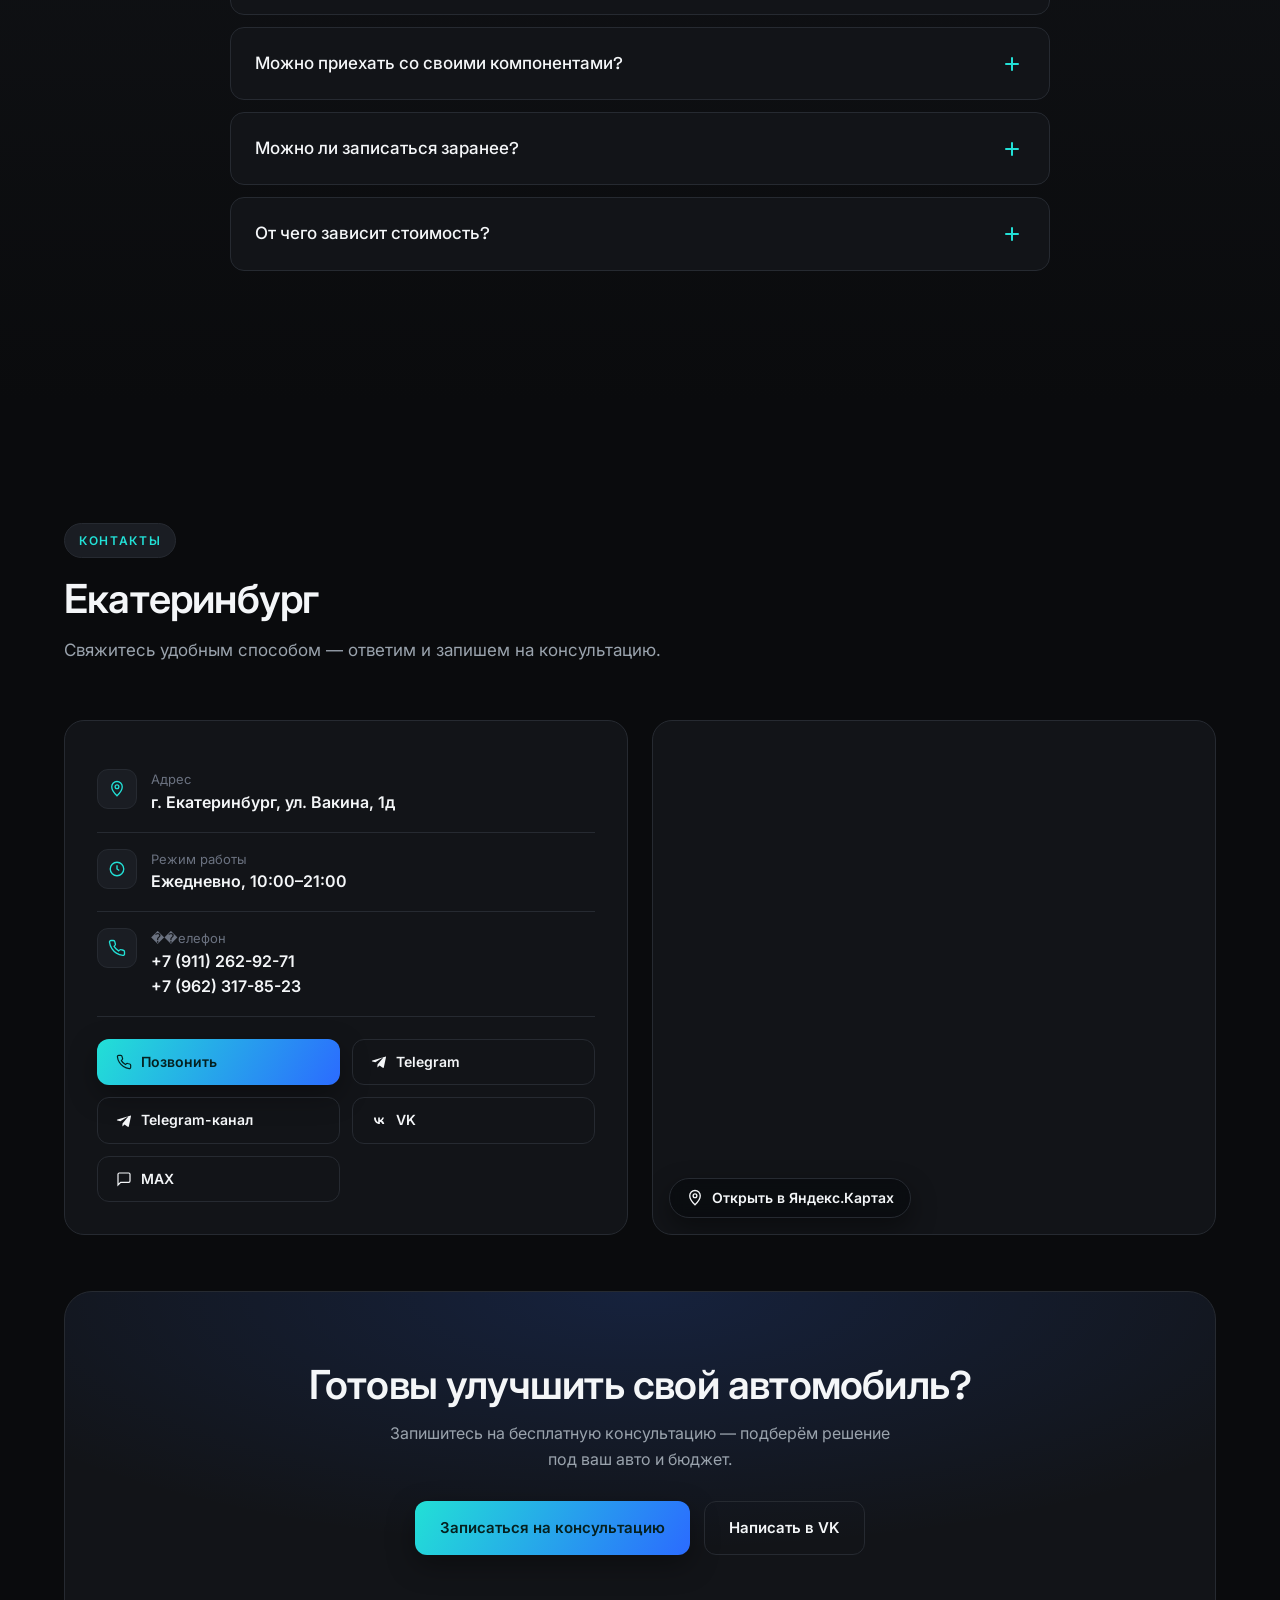
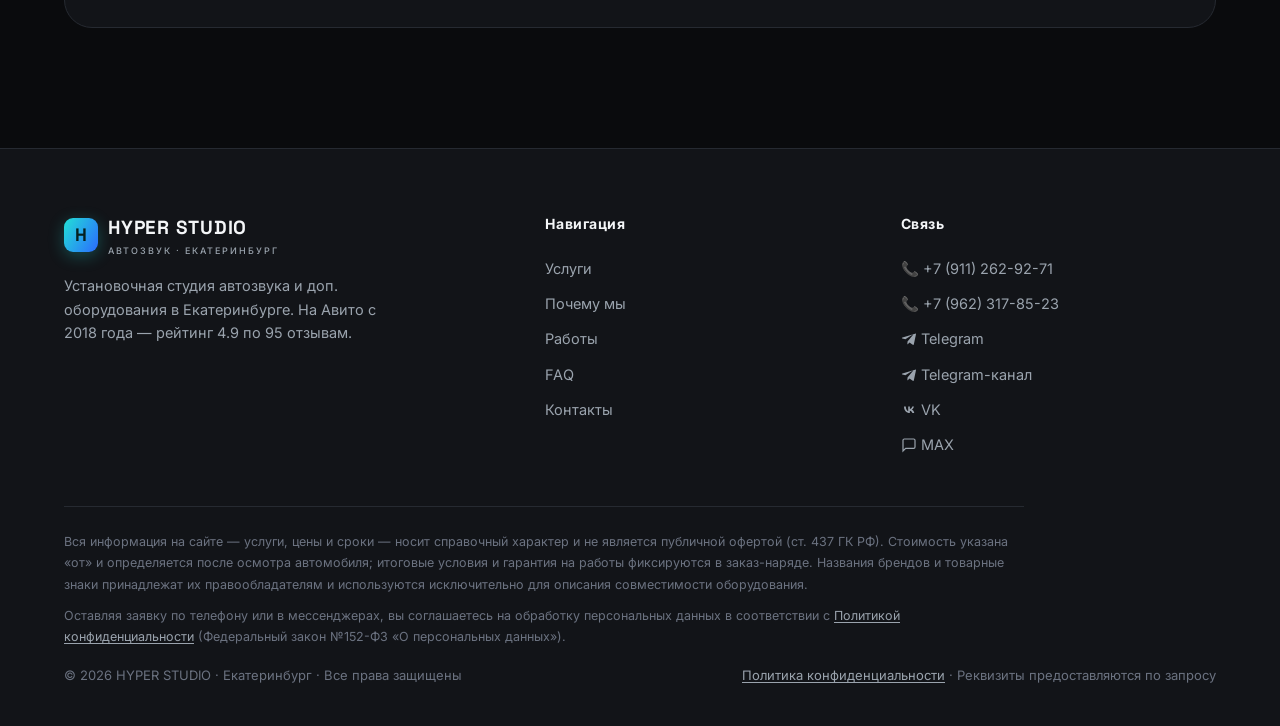
==== commit e3598709: "Add files via upload" ====
--- a/index.html
+++ b/index.html
@@ -101,7 +101,7 @@
       </div>
     </div>
     <div class="hero-visual">
-      <div class="eq"><span></span><span></span><span></span><span></span><span></span><span></span><span></span><span></span></div>
+      <img src="assets/img/12-podsvetka.jpg" alt="Премиальный автозвук и RGB-подсветка салона — HYPER STUDIO, Екатеринбург" decoding="async" width="1100" height="619">
       <div class="vtag"><span>PREMIUM AUDIO</span><b>HYPER</b></div>
     </div>
   </div>
@@ -116,17 +116,17 @@
       <p>Устанавливаем автозвук и оборудование на любые авто — от бюджетных до премиальных. Цены указаны «от»: финальная зависит от модели авто, компонентов и сложности работ.</p>
     </div>
     <div class="grid-3">
-      <div class="card reveal"><div class="ico"><svg viewBox="0 0 24 24" fill="none" stroke="currentColor" stroke-width="1.8"><circle cx="12" cy="12" r="9"/><circle cx="12" cy="12" r="3"/></svg></div><h3>Автозвук</h3><p>Динамики в штатные места, акустические подиумы, усилители, сабвуферы, протяжка проводки. Подберём систему в любой бюджет.</p><div class="price">от 333 ₽ <span>/ услуга</span></div><a class="learn" href="#contacts">Записаться <svg viewBox="0 0 24 24" fill="none" stroke="currentColor" stroke-width="2"><path d="M5 12h14M13 6l6 6-6 6"/></svg></a></div>
-      <div class="card reveal"><div class="ico"><svg viewBox="0 0 24 24" fill="none" stroke="currentColor" stroke-width="1.8"><rect x="2" y="6" width="20" height="12" rx="2"/><circle cx="8" cy="12" r="2.5"/><path d="M15 10h4M15 14h4"/></svg></div><h3>Магнитолы Android / CarPlay</h3><p>Замена штатной или неисправной системы на новую и удобную. Головные устройства подберём или привезём под заказ.</p><div class="price">от 500 ₽ <span>/ услуга</span></div><a class="learn" href="#contacts">Записаться <svg viewBox="0 0 24 24" fill="none" stroke="currentColor" stroke-width="2"><path d="M5 12h14M13 6l6 6-6 6"/></svg></a></div>
-      <div class="card reveal"><div class="ico"><svg viewBox="0 0 24 24" fill="none" stroke="currentColor" stroke-width="1.8"><path d="M12 3v2M12 19v2M5 12H3M21 12h-2M6 6 4.5 4.5M18 6l1.5-1.5"/><circle cx="12" cy="12" r="4"/></svg></div><h3>Свет и оптика (ПТФ)</h3><p>Противотуманки, «американки», доработка света — с корректной интеграцией в электрику авто.</p><div class="price">от 500 ₽ <span>/ услуга</span></div><a class="learn" href="#contacts">Записаться <svg viewBox="0 0 24 24" fill="none" stroke="currentColor" stroke-width="2"><path d="M5 12h14M13 6l6 6-6 6"/></svg></a></div>
-      <div class="card reveal"><div class="ico"><svg viewBox="0 0 24 24" fill="none" stroke="currentColor" stroke-width="1.8"><path d="M4 12h16M4 7h16M4 17h16"/></svg></div><h3>Подсветка салона</h3><p>Атмосферная и функциональная подсветка салона — аккуратно и со вкусом, без «колхоза».</p><div class="price">от 500 ₽ <span>/ услуга</span></div><a class="learn" href="#contacts">Записаться <svg viewBox="0 0 24 24" fill="none" stroke="currentColor" stroke-width="2"><path d="M5 12h14M13 6l6 6-6 6"/></svg></a></div>
-      <div class="card reveal"><div class="ico"><svg viewBox="0 0 24 24" fill="none" stroke="currentColor" stroke-width="1.8"><path d="M12 2v4M12 18v4M2 12h4M18 12h4"/><rect x="7" y="7" width="10" height="10" rx="2"/></svg></div><h3>Автоакустика и мультимедиа</h3><p>Установка акустики и мультимедийных систем, настройка усилителей — чистый и честный звук.</p><div class="price">от 500 ₽ <span>/ услуга</span></div><a class="learn" href="#contacts">Записаться <svg viewBox="0 0 24 24" fill="none" stroke="currentColor" stroke-width="2"><path d="M5 12h14M13 6l6 6-6 6"/></svg></a></div>
-      <div class="card reveal"><div class="ico"><svg viewBox="0 0 24 24" fill="none" stroke="currentColor" stroke-width="1.8"><path d="M4 4h16v16H4z"/><path d="M8 8h8v8H8z"/></svg></div><h3>Шумоизоляция</h3><p>Локальная или полная шумоизоляция — тише салон, чище бас, комфортнее в дороге.</p><div class="price">от 500 ₽ <span>/ услуга</span></div><a class="learn" href="#contacts">Записаться <svg viewBox="0 0 24 24" fill="none" stroke="currentColor" stroke-width="2"><path d="M5 12h14M13 6l6 6-6 6"/></svg></a></div>
-      <div class="card reveal"><div class="ico"><svg viewBox="0 0 24 24" fill="none" stroke="currentColor" stroke-width="1.8"><path d="M4 14h4v6H4zM10 4h4v16h-4zM16 9h4v11h-4z"/></svg></div><h3>Камеры и парктроники</h3><p>Камеры заднего вида, камеры 360° и парктроники — установка и настройка под ключ.</p><div class="price">от 500 ₽ <span>/ услуга</span></div><a class="learn" href="#contacts">Записаться <svg viewBox="0 0 24 24" fill="none" stroke="currentColor" stroke-width="2"><path d="M5 12h14M13 6l6 6-6 6"/></svg></a></div>
-      <div class="card reveal"><div class="ico"><svg viewBox="0 0 24 24" fill="none" stroke="currentColor" stroke-width="1.8"><circle cx="11" cy="11" r="7"/><path d="m21 21-4.3-4.3"/></svg></div><h3>Видеорегистраторы</h3><p>Установка видеорегистраторов с передней и задней камерой — аккуратно и скрыто.</p><div class="price">от 500 ₽ <span>/ услуга</span></div><a class="learn" href="#contacts">Записаться <svg viewBox="0 0 24 24" fill="none" stroke="currentColor" stroke-width="2"><path d="M5 12h14M13 6l6 6-6 6"/></svg></a></div>
-      <div class="card reveal"><div class="ico"><svg viewBox="0 0 24 24" fill="none" stroke="currentColor" stroke-width="1.8"><path d="M13 2 3 14h7l-1 8 10-12h-7z"/></svg></div><h3>Тюнинг электросистем</h3><p>Замена генератора на усиленный, диагностика и доработка электрики авто.</p><div class="price">от 500 ₽ <span>/ услуга</span></div><a class="learn" href="#contacts">Записаться <svg viewBox="0 0 24 24" fill="none" stroke="currentColor" stroke-width="2"><path d="M5 12h14M13 6l6 6-6 6"/></svg></a></div>
-    </div>
-    <p class="extras reveal">Также изготавливаем: дверные карты — от 25 000 ₽ · короба под сабвуфер — от 12 000 ₽ · замена штатного генератора на усиленный · камеры 360°.</p>
+      <div class="card reveal"><div class="ico"><svg viewBox="0 0 24 24" fill="none" stroke="currentColor" stroke-width="1.8"><circle cx="12" cy="12" r="9"/><circle cx="12" cy="12" r="3"/></svg></div><h3>Автозвук</h3><p>Динамики в штатные места, акустические подиумы, усилители, сабвуферы, протяжка проводки. Подберём систему в любой бюджет.</p><div class="price">от 333 ₽ <span>/ услуга</span></div><a class="learn" href="#contacts">Записаться <svg viewBox="0 0 24 24" fill="none" stroke="currentColor" stroke-width="2"><path d="M5 12h14M13 6l6 6-6 6"/></svg></a></div>
+      <div class="card reveal"><div class="ico"><svg viewBox="0 0 24 24" fill="none" stroke="currentColor" stroke-width="1.8"><rect x="2" y="6" width="20" height="12" rx="2"/><circle cx="8" cy="12" r="2.5"/><path d="M15 10h4M15 14h4"/></svg></div><h3>Магнитолы Android / CarPlay</h3><p>Замена штатной или неисправной системы на новую и удобную. Головные устройства подберём или привезём под заказ.</p><div class="price">от 500 ₽ <span>/ услуга</span></div><a class="learn" href="#contacts">Записаться <svg viewBox="0 0 24 24" fill="none" stroke="currentColor" stroke-width="2"><path d="M5 12h14M13 6l6 6-6 6"/></svg></a></div>
+      <div class="card reveal"><div class="ico"><svg viewBox="0 0 24 24" fill="none" stroke="currentColor" stroke-width="1.8"><path d="M12 3v2M12 19v2M5 12H3M21 12h-2M6 6 4.5 4.5M18 6l1.5-1.5"/><circle cx="12" cy="12" r="4"/></svg></div><h3>Свет и оптика (ПТФ)</h3><p>Противотуманки, «американки», доработка света — с корректной интеграцией в электрику авто.</p><div class="price">от 500 ₽ <span>/ услуга</span></div><a class="learn" href="#contacts">Записаться <svg viewBox="0 0 24 24" fill="none" stroke="currentColor" stroke-width="2"><path d="M5 12h14M13 6l6 6-6 6"/></svg></a></div>
+      <div class="card reveal"><div class="ico"><svg viewBox="0 0 24 24" fill="none" stroke="currentColor" stroke-width="1.8"><path d="M4 12h16M4 7h16M4 17h16"/></svg></div><h3>Подсветка салона</h3><p>Атмосферная и функциональная подсветка салона — аккуратно и со вкусом, без «колхоза».</p><div class="price">от 500 ₽ <span>/ услуга</span></div><a class="learn" href="#contacts">Записаться <svg viewBox="0 0 24 24" fill="none" stroke="currentColor" stroke-width="2"><path d="M5 12h14M13 6l6 6-6 6"/></svg></a></div>
+      <div class="card reveal"><div class="ico"><svg viewBox="0 0 24 24" fill="none" stroke="currentColor" stroke-width="1.8"><path d="M12 2v4M12 18v4M2 12h4M18 12h4"/><rect x="7" y="7" width="10" height="10" rx="2"/></svg></div><h3>Автоакустика и мультимедиа</h3><p>Установка акустики и мультимедийных систем, настройка усилителей — чистый и честный звук.</p><div class="price">от 500 ₽ <span>/ услуга</span></div><a class="learn" href="#contacts">Записаться <svg viewBox="0 0 24 24" fill="none" stroke="currentColor" stroke-width="2"><path d="M5 12h14M13 6l6 6-6 6"/></svg></a></div>
+      <div class="card reveal"><div class="ico"><svg viewBox="0 0 24 24" fill="none" stroke="currentColor" stroke-width="1.8"><path d="M4 4h16v16H4z"/><path d="M8 8h8v8H8z"/></svg></div><h3>Шумоизоляция</h3><p>Локальная или полная шумоизоляция — тише салон, чище бас, комфортнее в дороге.</p><div class="price">от 500 ₽ <span>/ услуга</span></div><a class="learn" href="#contacts">Записаться <svg viewBox="0 0 24 24" fill="none" stroke="currentColor" stroke-width="2"><path d="M5 12h14M13 6l6 6-6 6"/></svg></a></div>
+      <div class="card reveal"><div class="ico"><svg viewBox="0 0 24 24" fill="none" stroke="currentColor" stroke-width="1.8"><path d="M4 14h4v6H4zM10 4h4v16h-4zM16 9h4v11h-4z"/></svg></div><h3>Камеры и парктроники</h3><p>Камеры заднего вида, камеры 360° и парктроники — установка и настройка под ключ.</p><div class="price">от 500 ₽ <span>/ услуга</span></div><a class="learn" href="#contacts">Записаться <svg viewBox="0 0 24 24" fill="none" stroke="currentColor" stroke-width="2"><path d="M5 12h14M13 6l6 6-6 6"/></svg></a></div>
+      <div class="card reveal"><div class="ico"><svg viewBox="0 0 24 24" fill="none" stroke="currentColor" stroke-width="1.8"><circle cx="11" cy="11" r="7"/><path d="m21 21-4.3-4.3"/></svg></div><h3>Видеорегистраторы</h3><p>Установка видеорегистраторов с передней и задней камерой — аккуратно и скрыто.</p><div class="price">от 500 ₽ <span>/ услуга</span></div><a class="learn" href="#contacts">Записаться <svg viewBox="0 0 24 24" fill="none" stroke="currentColor" stroke-width="2"><path d="M5 12h14M13 6l6 6-6 6"/></svg></a></div>
+      <div class="card reveal"><div class="ico"><svg viewBox="0 0 24 24" fill="none" stroke="currentColor" stroke-width="1.8"><path d="M13 2 3 14h7l-1 8 10-12h-7z"/></svg></div><h3>Тюнинг электросистем</h3><p>Замена генератора на усиленный, диагностика и доработка электрики авто.</p><div class="price">от 500 ₽ <span>/ услуга</span></div><a class="learn" href="#contacts">Записаться <svg viewBox="0 0 24 24" fill="none" stroke="currentColor" stroke-width="2"><path d="M5 12h14M13 6l6 6-6 6"/></svg></a></div>
+    </div>
+    <p class="extras reveal">Также изготавливаем: дверные карты — от 25 000 ₽ · короба под сабвуфер — от 12 000 ₽ · замена штатного генератора на усиленный · камеры 360°.</p>
     <div class="promo reveal"><span class="pf">🔥</span><div class="pt"><b>Скидка на установку до 50%</b> при покупке комплектующих у нас — с гарантией производителя: Pride, Deaf Bonce, AMP, COLT, EDGE, SWAT, Урал, ORIS, ACV, FSD, STEG и другие. Можно приехать и со своими компонентами.</div></div>
   </div>
 </section>
--- a/css/styles.css
+++ b/css/styles.css
@@ -196,7 +196,20 @@
 .f-col h4{font-family:var(--display);font-size:14px;letter-spacing:.04em;margin-bottom:16px;color:var(--text)}
 .f-col a{display:block;color:var(--text-2);font-size:14.5px;padding:6px 0;transition:color .15s}
 .f-col a:hover{color:var(--accent)}
-.f-bottom{border-top:1px solid var(--border);padding-top:24px;display:flex;justify-content:space-between;flex-wrap:wrap;gap:12px;color:var(--muted);font-size:13px}
+.f-legal{border-top:1px solid var(--border);padding-top:24px;color:var(--muted);font-size:12.5px;line-height:1.7;max-width:960px}
+.f-legal p{margin:0 0 10px}
+.f-bottom{padding-top:8px;display:flex;justify-content:space-between;flex-wrap:wrap;gap:12px;color:var(--muted);font-size:13px}
+.f-legal a,.f-bottom a{color:var(--text-2);text-decoration:underline;text-underline-offset:2px;transition:color .15s}
+.f-legal a:hover,.f-bottom a:hover{color:var(--accent)}
+.legal-page{max-width:820px;margin:0 auto;padding:120px 20px 80px}
+.legal-page h1{font-family:var(--display);font-size:34px;margin-bottom:8px}
+.legal-page h2{font-family:var(--display);font-size:20px;margin:34px 0 10px}
+.legal-page p,.legal-page li{color:var(--text-2);font-size:15px;line-height:1.75}
+.legal-page ul{padding-left:20px;margin:8px 0}
+.legal-page a{color:var(--accent)}
+.legal-page .updated{color:var(--muted);font-size:13px;margin-bottom:28px}
+.legal-back{display:inline-flex;align-items:center;gap:8px;color:var(--text-2);font-size:14px;margin-bottom:36px}
+.legal-back:hover{color:var(--accent)}
 
 /* Floating mobile CTA */
 .float-cta{position:fixed;left:16px;right:16px;bottom:16px;z-index:90;display:none;gap:10px}
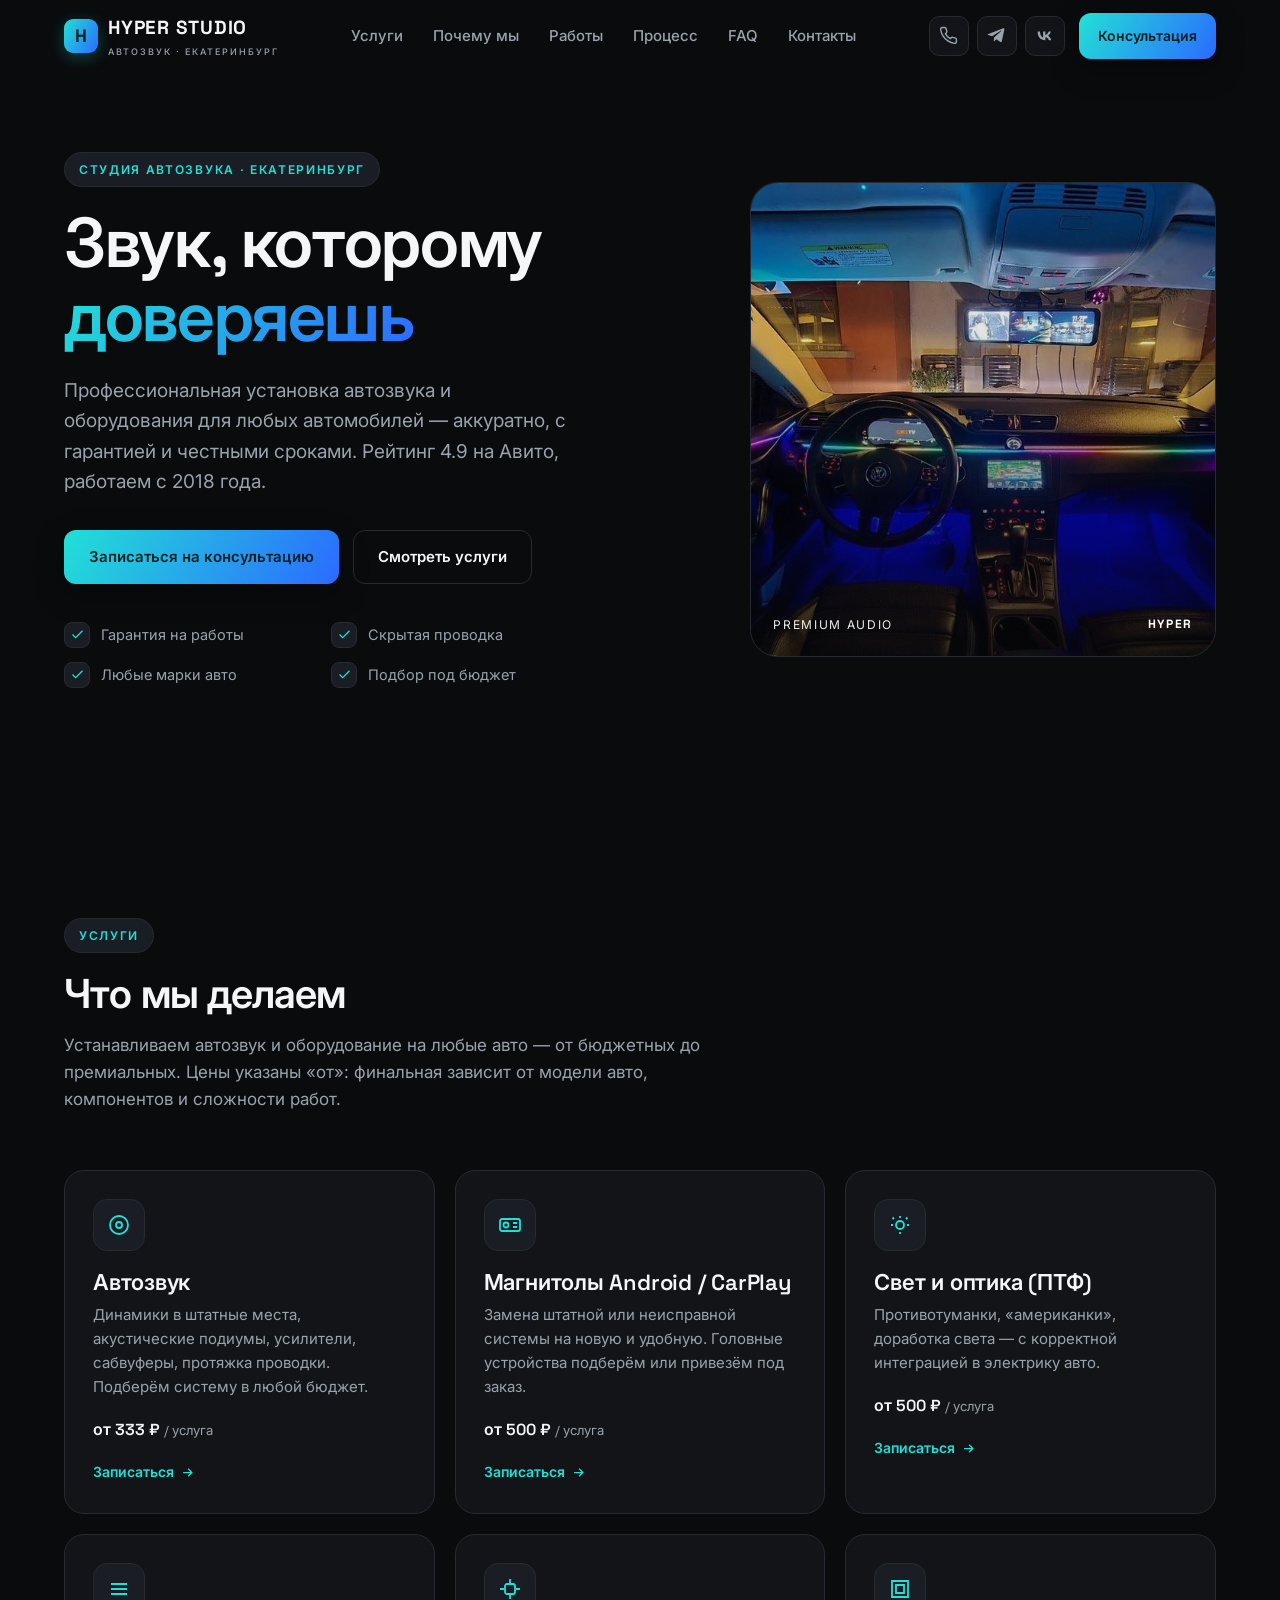
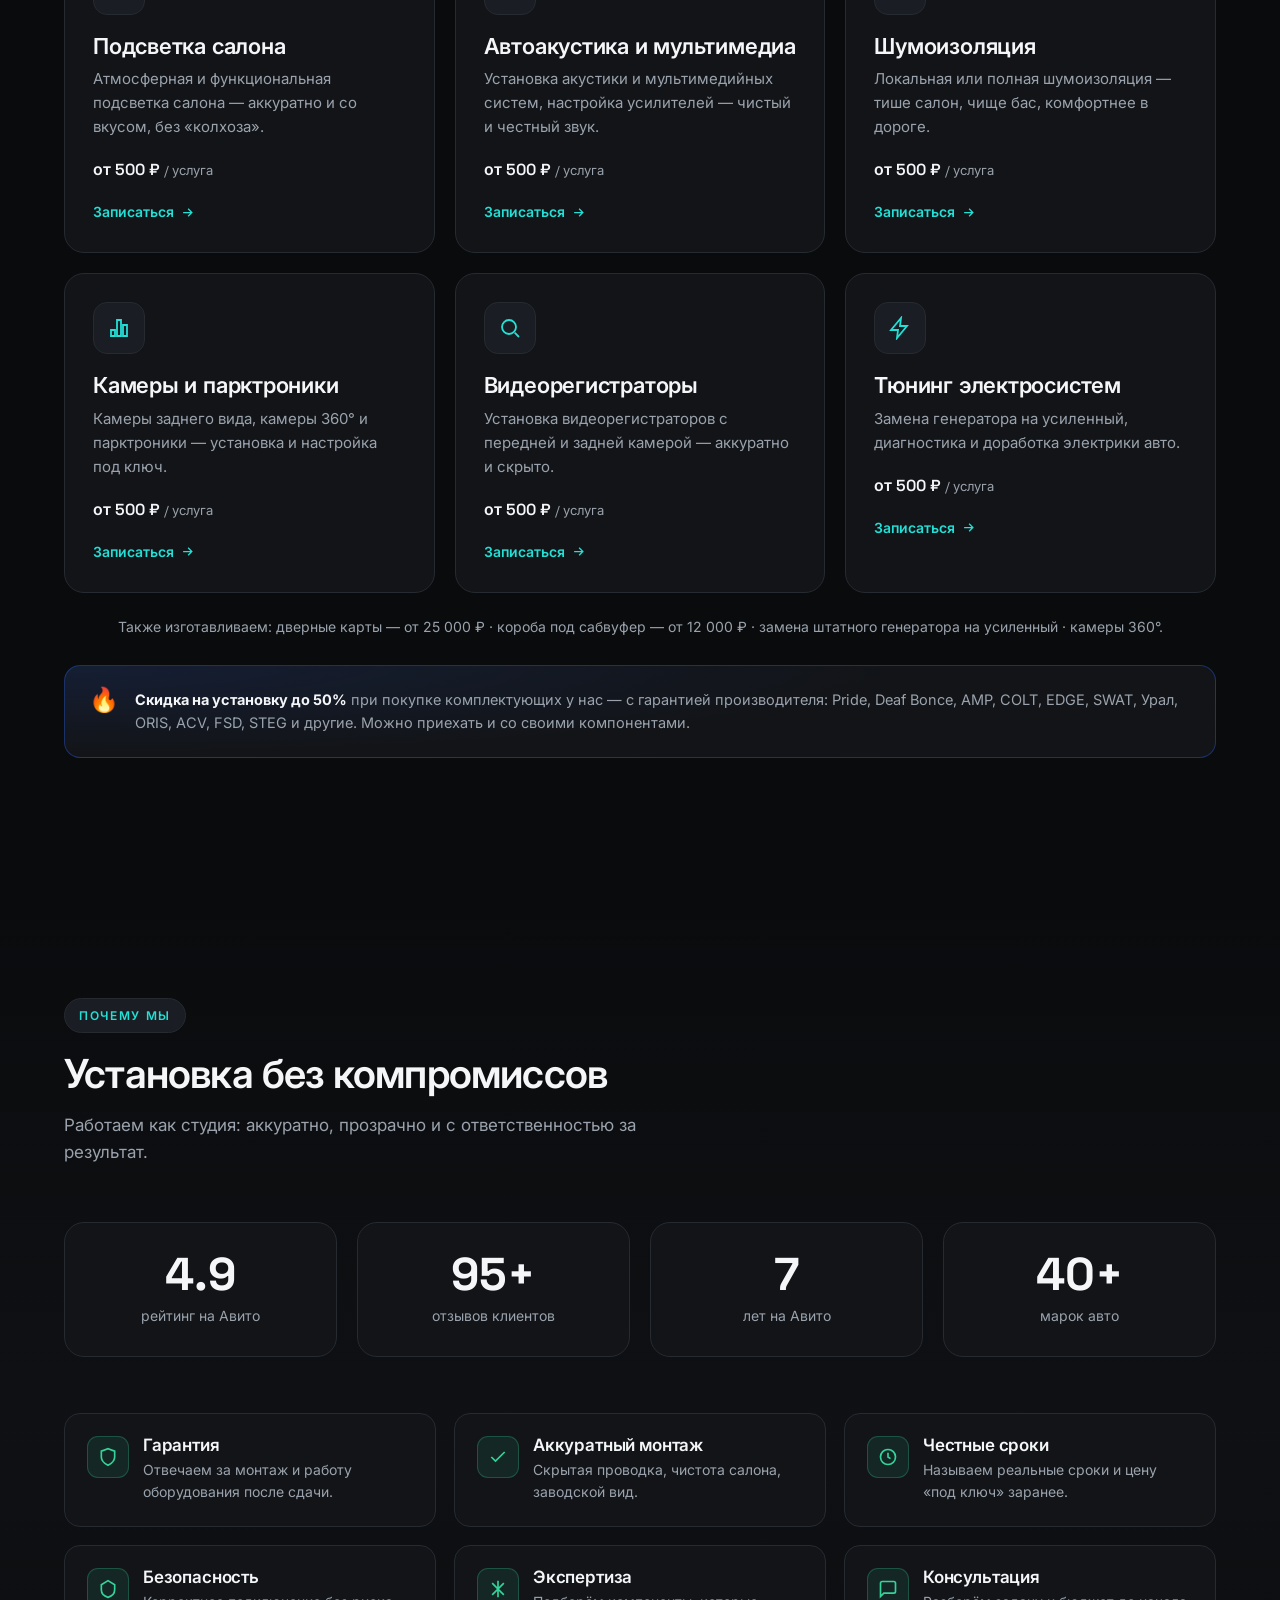
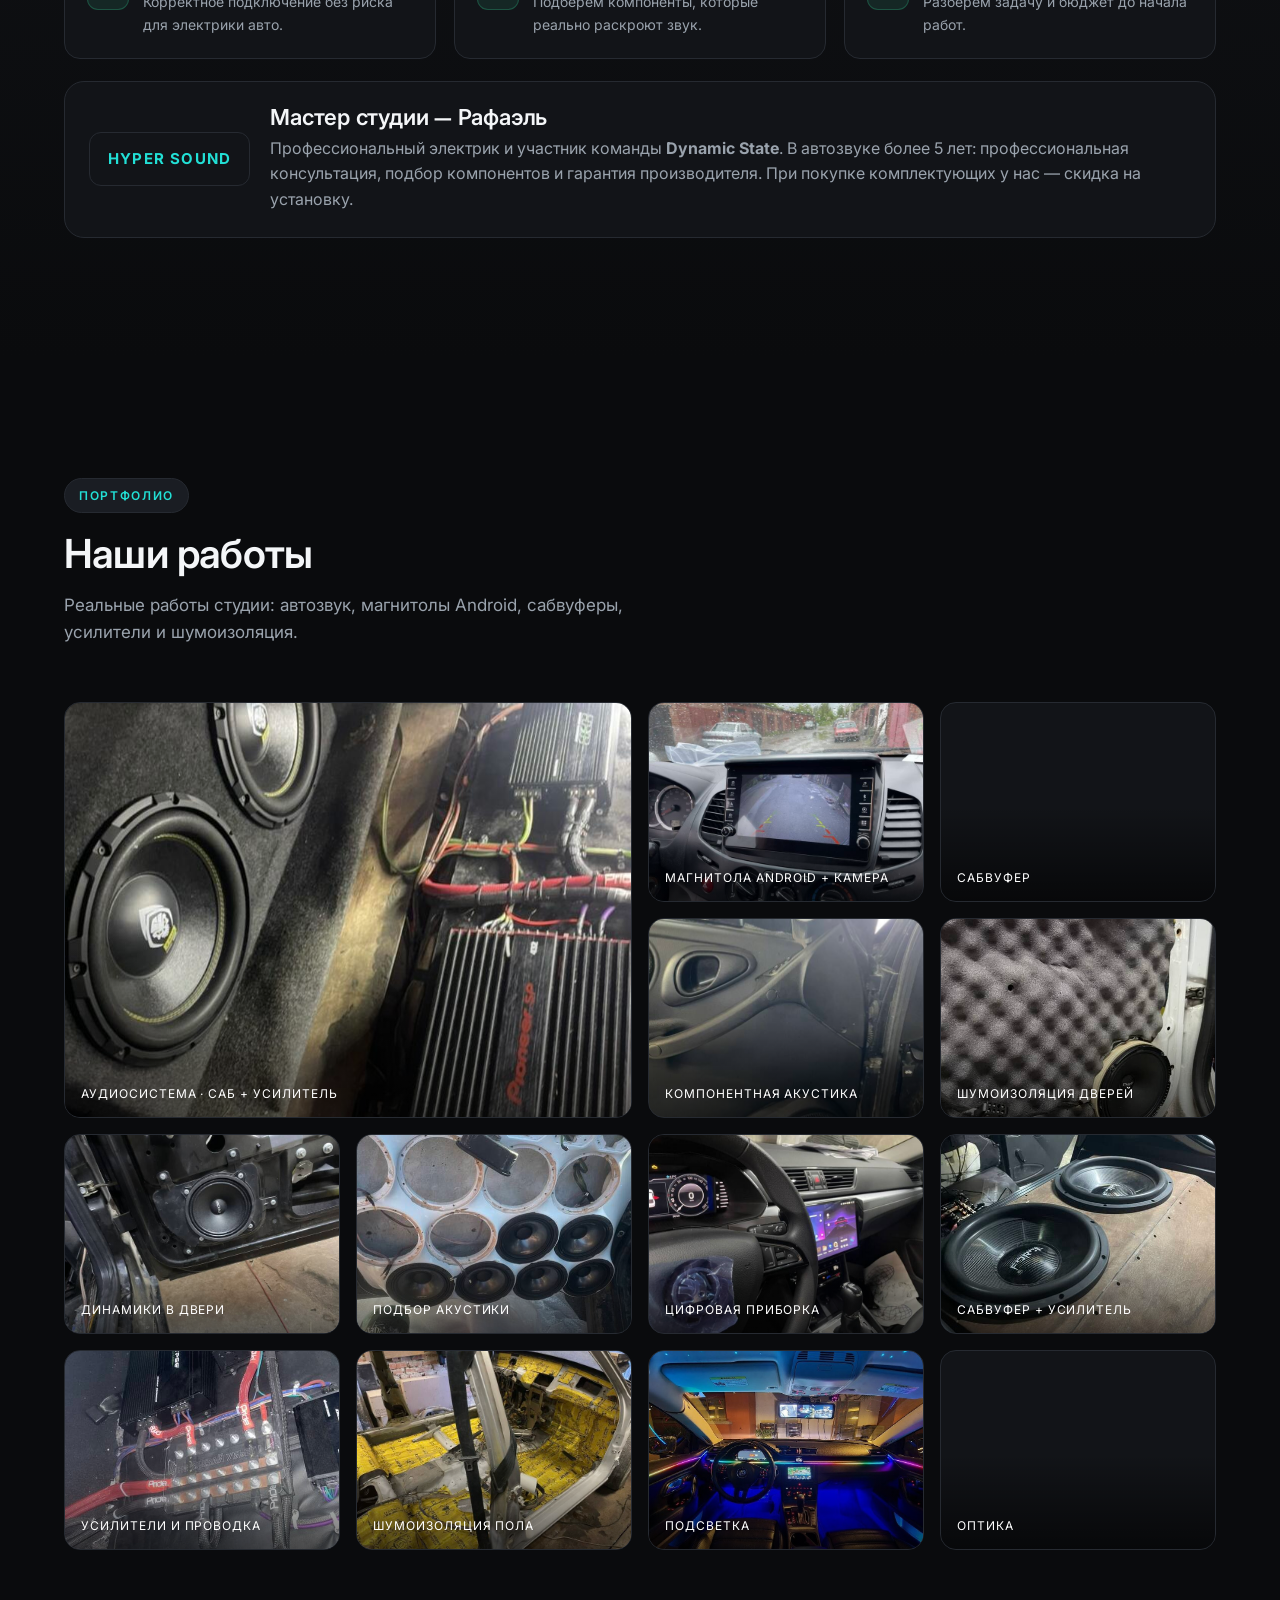
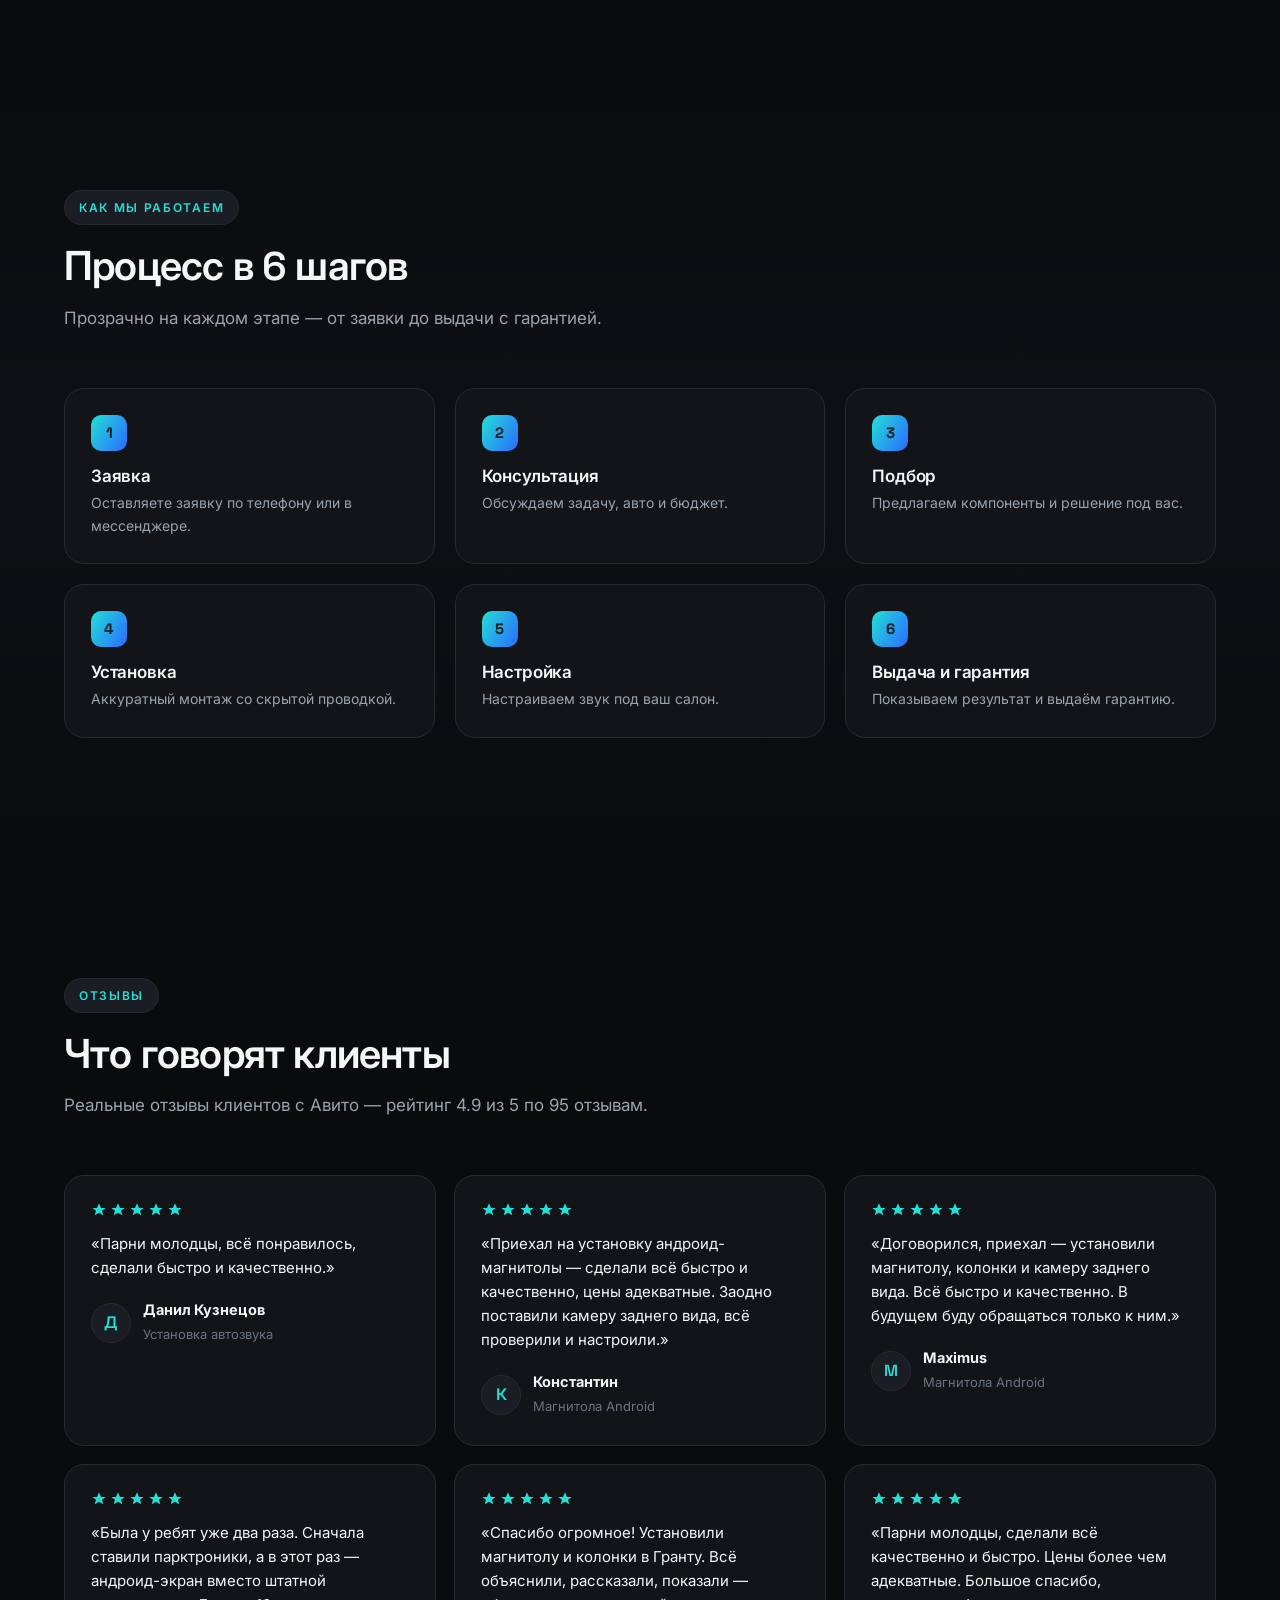
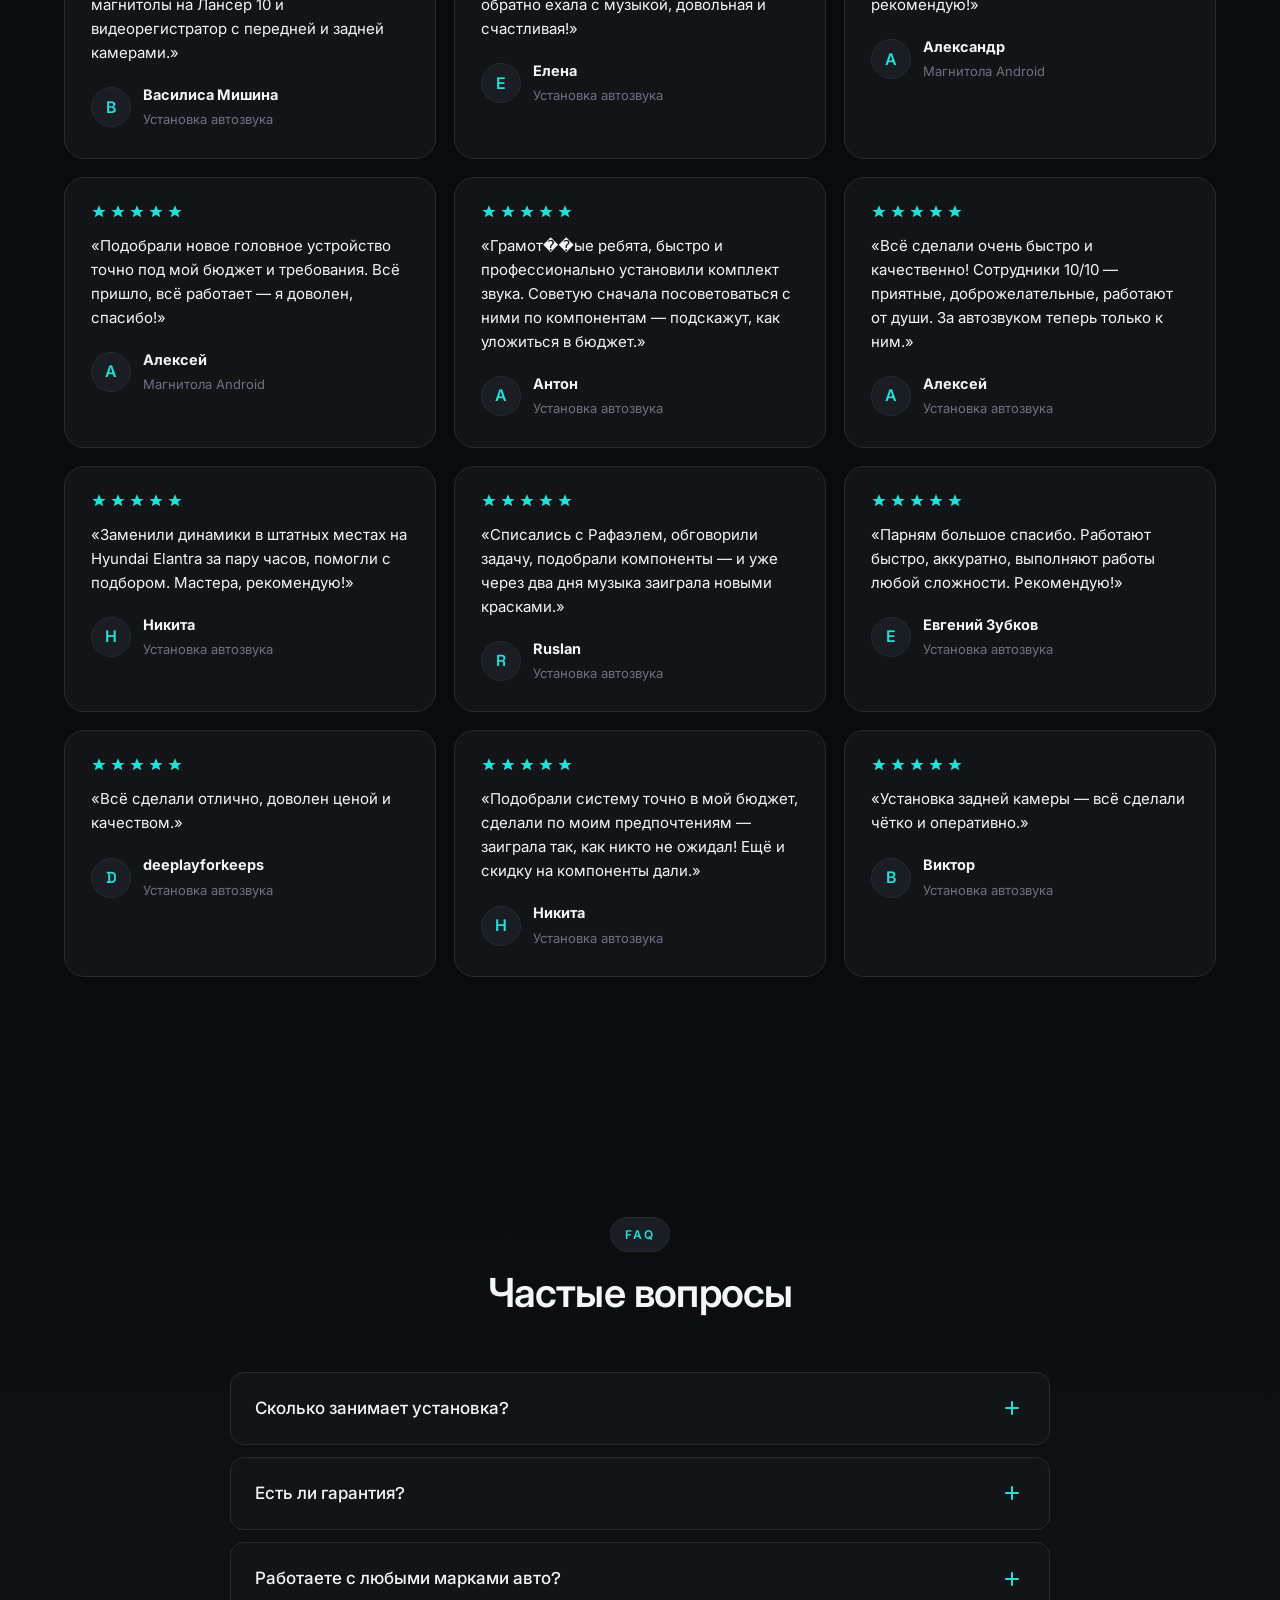
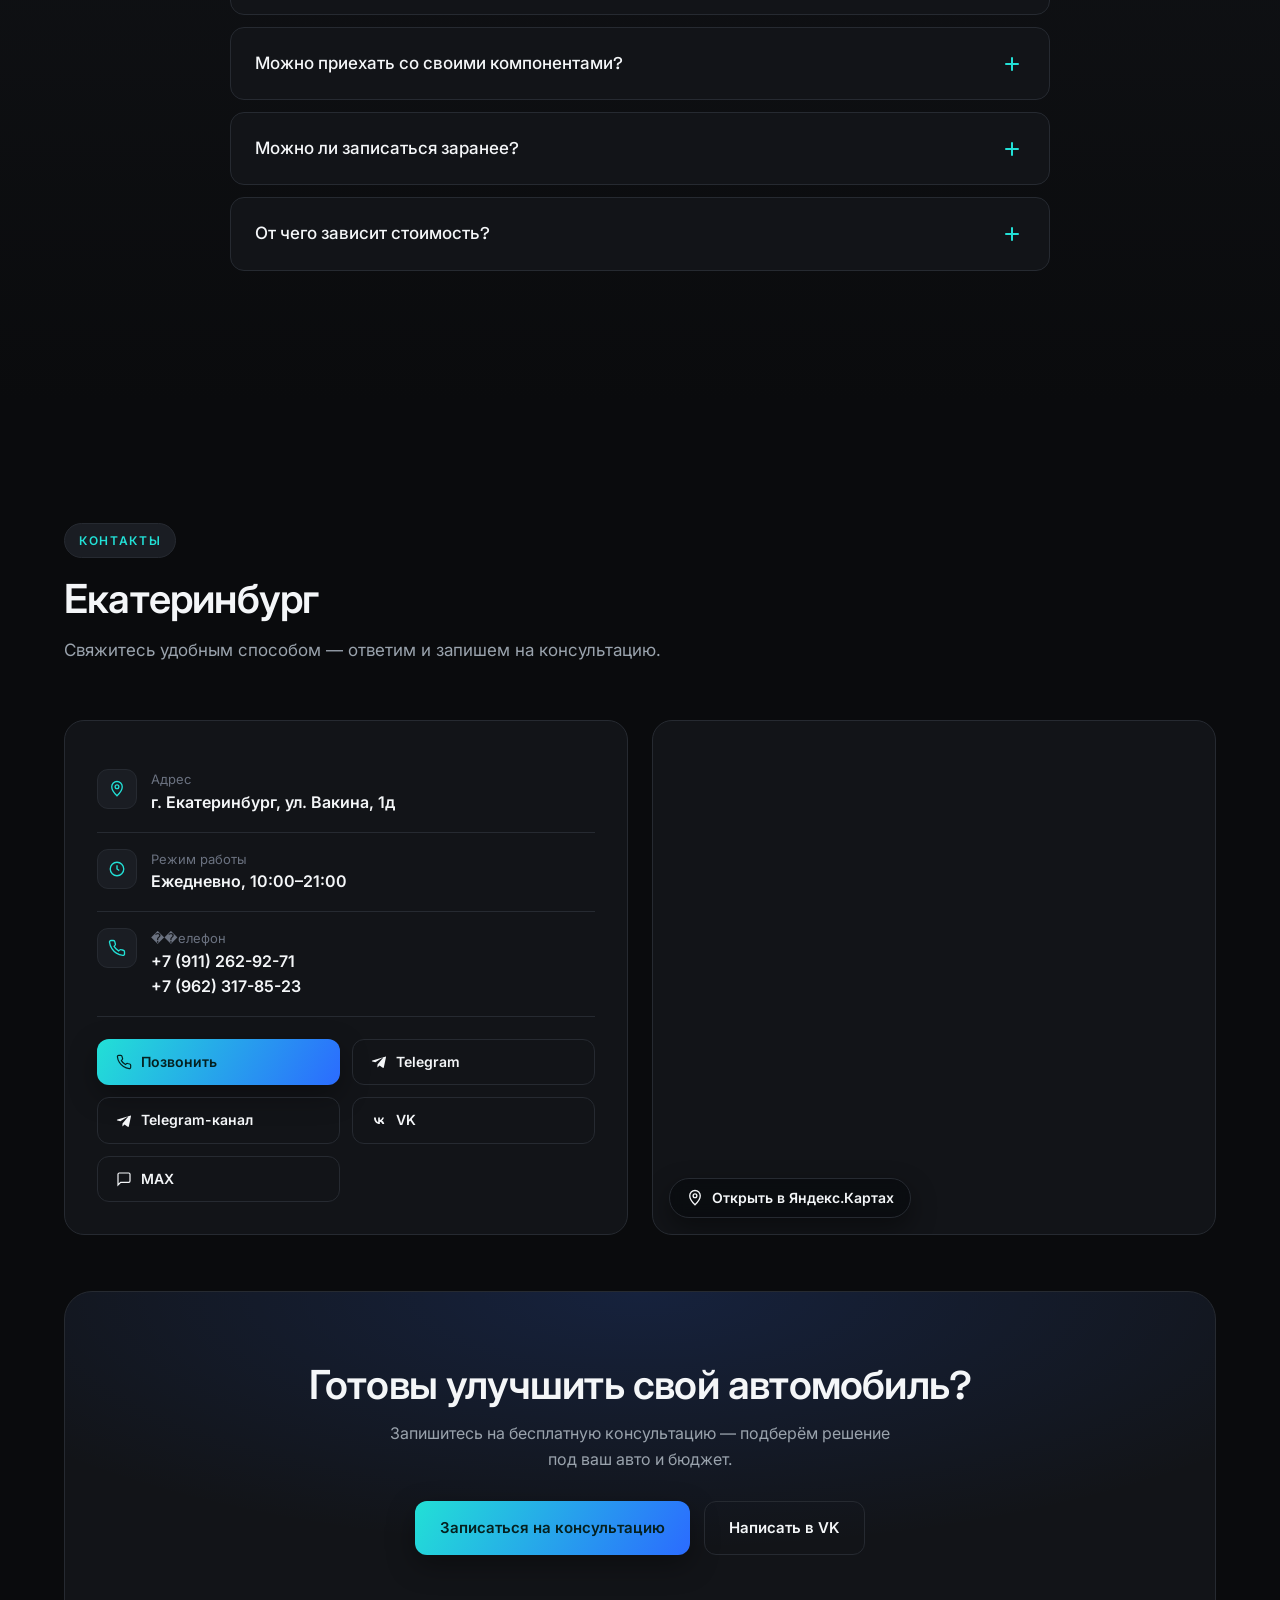
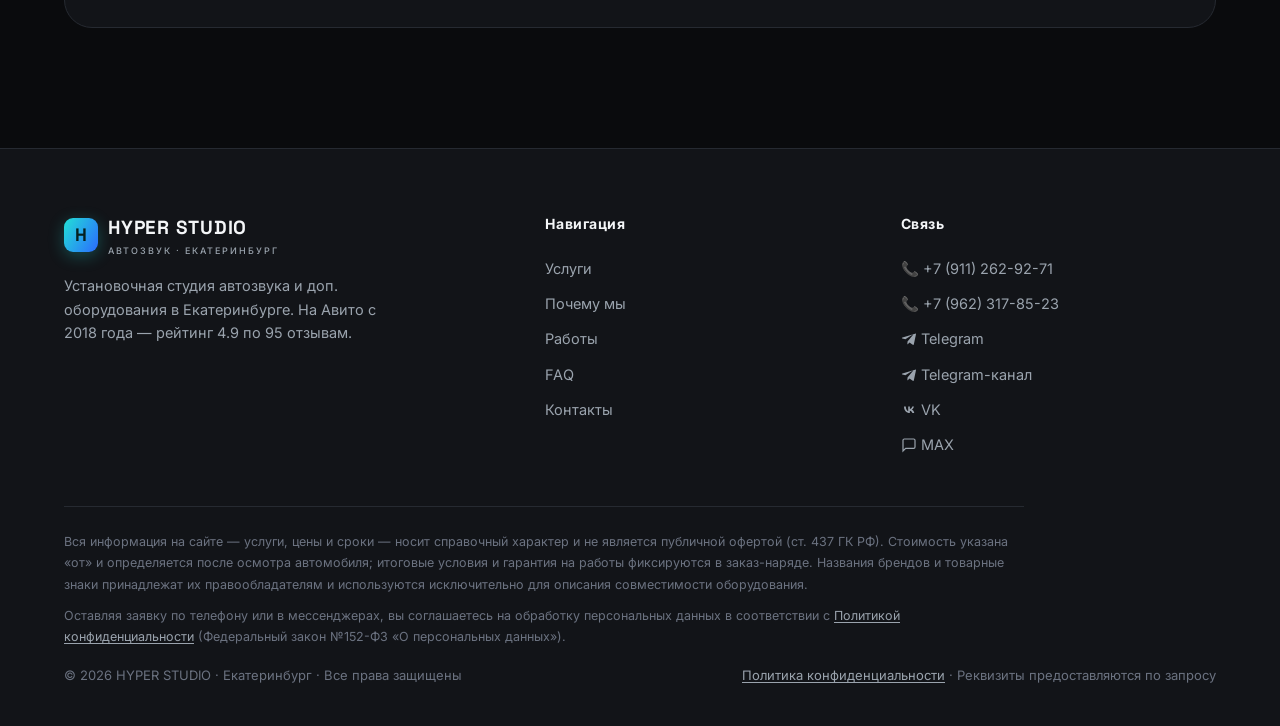
==== commit a93eca48: "Add files via upload" ====
--- a/index.html
+++ b/index.html
@@ -13,26 +13,26 @@
 <meta name="geo.placename" content="Екатеринбург">
 <meta name="geo.position" content="56.744227;60.686107">
 <meta name="ICBM" content="56.744227, 60.686107">
-<link rel="canonical" href="https://hyper-studio-ekb.ru/">
+<link rel="canonical" href="https://hyperstudio66.ru/">
 <meta property="og:type" content="website">
 <meta property="og:site_name" content="HYPER STUDIO">
 <meta property="og:locale" content="ru_RU">
-<meta property="og:url" content="https://hyper-studio-ekb.ru/">
+<meta property="og:url" content="https://hyperstudio66.ru/">
 <meta property="og:title" content="HYPER STUDIO — автозвук и тюнинг в Екатеринбурге">
 <meta property="og:description" content="Студия автозвука и установки оборудования в Екатеринбурге: сабвуферы, усилители, магнитолы Android, акустика, шумоизоляция, подсветка салона, оптика. Настройка звука и бесплатная консультация. ул. Вакина, 1Д.">
-<meta property="og:image" content="https://hyper-studio-ekb.ru/assets/og-image.jpg">
+<meta property="og:image" content="https://hyperstudio66.ru/assets/og-image.jpg">
 <meta property="og:image:width" content="1200">
 <meta property="og:image:height" content="630">
 <meta name="twitter:card" content="summary_large_image">
 <meta name="twitter:title" content="HYPER STUDIO — автозвук и тюнинг в Екатеринбурге">
 <meta name="twitter:description" content="Студия автозвука и установки оборудования в Екатеринбурге: сабвуферы, усилители, магнитолы Android, акустика, шумоизоляция, подсветка салона, оптика. Настройка звука и бесплатная консультация. ул. Вакина, 1Д.">
-<meta name="twitter:image" content="https://hyper-studio-ekb.ru/assets/og-image.jpg">
+<meta name="twitter:image" content="https://hyperstudio66.ru/assets/og-image.jpg">
 <link rel="icon" href="favicon.svg" type="image/svg+xml">
 <link rel="icon" href="assets/favicon-32.png" sizes="32x32" type="image/png">
 <link rel="icon" href="assets/favicon-16.png" sizes="16x16" type="image/png">
 <link rel="apple-touch-icon" href="assets/apple-touch-icon.png">
 <link rel="manifest" href="site.webmanifest">
-<script type="application/ld+json">{"@context": "https://schema.org", "@type": ["AutoRepair", "Store"], "name": "HYPER STUDIO", "image": "https://hyper-studio-ekb.ru/assets/og-image.jpg", "description": "Студия автозвука и установки оборудования в Екатеринбурге: сабвуферы, усилители, магнитолы Android, акустика, шумоизоляция, подсветка салона, оптика. Настройка звука и бесплатная консультация. ул. Вакина, 1Д.", "url": "https://hyper-studio-ekb.ru/", "telephone": "+79112629271", "priceRange": "₽₽", "address": {"@type": "PostalAddress", "streetAddress": "ул. Вакина, 1Д", "addressLocality": "Екатеринбург", "addressRegion": "Свердловская область", "postalCode": "620085", "addressCountry": "RU"}, "geo": {"@type": "GeoCoordinates", "latitude": 56.744227, "longitude": 60.686107}, "openingHours": "Mo-Su 10:00-21:00", "areaServed": "Екатеринбург", "sameAs": ["https://vk.ru/edmond07", "https://t.me/hyper_sound66"], "makesOffer": [{"@type": "Offer", "itemOffered": {"@type": "Service", "name": "Установка и настройка автозвука"}}, {"@type": "Offer", "itemOffered": {"@type": "Service", "name": "Установка сабвуфера и усилителя"}}, {"@type": "Offer", "itemOffered": {"@type": "Service", "name": "Установка магнитолы Android"}}, {"@type": "Offer", "itemOffered": {"@type": "Service", "name": "Шумоизоляция"}}, {"@type": "Offer", "itemOffered": {"@type": "Service", "name": "Атмосферная подсветка салона"}}, {"@type": "Offer", "itemOffered": {"@type": "Service", "name": "Оптика и доп. оборудование"}}]}</script>
+<script type="application/ld+json">{"@context": "https://schema.org", "@type": ["AutoRepair", "Store"], "name": "HYPER STUDIO", "image": "https://hyperstudio66.ru/assets/og-image.jpg", "description": "Студия автозвука и установки оборудования в Екатеринбурге: сабвуферы, усилители, магнитолы Android, акустика, шумоизоляция, подсветка салона, оптика. Настройка звука и бесплатная консультация. ул. Вакина, 1Д.", "url": "https://hyperstudio66.ru/", "telephone": "+79112629271", "priceRange": "₽₽", "address": {"@type": "PostalAddress", "streetAddress": "ул. Вакина, 1Д", "addressLocality": "Екатеринбург", "addressRegion": "Свердловская область", "postalCode": "620085", "addressCountry": "RU"}, "geo": {"@type": "GeoCoordinates", "latitude": 56.744227, "longitude": 60.686107}, "openingHours": "Mo-Su 10:00-21:00", "areaServed": "Екатеринбург", "sameAs": ["https://vk.ru/edmond07", "https://t.me/hyper_sound66"], "makesOffer": [{"@type": "Offer", "itemOffered": {"@type": "Service", "name": "Установка и настройка автозвука"}}, {"@type": "Offer", "itemOffered": {"@type": "Service", "name": "Установка сабвуфера и усилителя"}}, {"@type": "Offer", "itemOffered": {"@type": "Service", "name": "Установка магнитолы Android"}}, {"@type": "Offer", "itemOffered": {"@type": "Service", "name": "Шумоизоляция"}}, {"@type": "Offer", "itemOffered": {"@type": "Service", "name": "Атмосферная подсветка салона"}}, {"@type": "Offer", "itemOffered": {"@type": "Service", "name": "Оптика и доп. оборудование"}}]}</script>
 <link rel="preconnect" href="https://fonts.googleapis.com">
 <link rel="preconnect" href="https://fonts.gstatic.com" crossorigin>
 <link href="https://fonts.googleapis.com/css2?family=Space+Grotesk:wght@400;500;600;700&family=Inter:wght@400;500;600&display=swap" rel="stylesheet">
--- a/css/styles.css
+++ b/css/styles.css
@@ -68,7 +68,9 @@
 .hbadge .dot{width:26px;height:26px;border-radius:8px;background:var(--surface-2);border:1px solid var(--border);display:grid;place-items:center;flex:0 0 auto}
 .hbadge .dot svg{width:15px;height:15px;color:var(--accent)}
 .hero-visual{position:relative;aspect-ratio:1/1.02;border-radius:28px;border:1px solid var(--border);background:radial-gradient(120% 120% at 70% 15%,rgba(43,107,255,.18),transparent 55%),radial-gradient(120% 120% at 20% 90%,rgba(34,224,214,.16),transparent 50%),var(--surface);overflow:hidden;display:grid;place-items:center}
-.hero-visual::before{content:"";position:absolute;inset:0;background-image:linear-gradient(var(--border) 1px,transparent 1px),linear-gradient(90deg,var(--border) 1px,transparent 1px);background-size:44px 44px;opacity:.25;mask-image:radial-gradient(circle at 50% 45%,#000 40%,transparent 75%)}
+.hero-visual::before{display:none}
+.hero-visual img{position:absolute;inset:0;width:100%;height:100%;object-fit:cover;z-index:0}
+.hero-visual::after{content:"";position:absolute;inset:0;background:linear-gradient(to top,rgba(6,7,9,.82),rgba(6,7,9,.10) 62%);z-index:1}
 .eq{display:flex;align-items:flex-end;gap:7px;height:180px;z-index:2}
 .eq span{width:12px;border-radius:8px 8px 3px 3px;background:var(--grad);animation:eq 1.1s var(--ease) infinite alternate}
 .eq span:nth-child(1){height:40%;animation-delay:0s}
@@ -80,8 +82,8 @@
 .eq span:nth-child(7){height:45%;animation-delay:.36s}
 .eq span:nth-child(8){height:70%;animation-delay:.1s}
 @keyframes eq{to{transform:scaleY(.45)}}
-.hero-visual .vtag{position:absolute;bottom:22px;left:22px;right:22px;display:flex;justify-content:space-between;font-size:12px;letter-spacing:.14em;text-transform:uppercase;color:var(--text-2);z-index:2}
-.hero-visual .vtag b{color:var(--text);font-family:var(--display)}
+.hero-visual .vtag{position:absolute;bottom:22px;left:22px;right:22px;display:flex;justify-content:space-between;font-size:12px;letter-spacing:.14em;text-transform:uppercase;color:rgba(255,255,255,.92);z-index:2}
+.hero-visual .vtag b{color:#fff;font-family:var(--display)}
 
 /* Services */
 .grid-3{display:grid;grid-template-columns:repeat(3,1fr);gap:20px}
@@ -134,7 +136,7 @@
 .tile .ph span{font-size:12px;letter-spacing:.06em}
 .tile::after{content:attr(data-label);position:absolute;left:16px;bottom:14px;font-size:12px;letter-spacing:.08em;text-transform:uppercase;color:var(--text-2)}
 .tile .grad-bg{position:absolute;inset:0;background:radial-gradient(120% 120% at 30% 20%,rgba(43,107,255,.14),transparent 55%),radial-gradient(120% 120% at 80% 90%,rgba(34,224,214,.12),transparent 50%)}
-.tile img{width:100%;height:100%;object-fit:cover;display:block}
+.tile img{position:absolute;inset:0;width:100%;height:100%;object-fit:cover;display:block}
 .tile.has-photo::before{content:"";position:absolute;inset:0;background:linear-gradient(to top,rgba(0,0,0,.6),rgba(0,0,0,0) 48%);z-index:1}
 .tile.has-photo::after{z-index:2;color:#fff}
 
@@ -212,9 +214,9 @@
 .legal-back:hover{color:var(--accent)}
 
 /* Floating mobile CTA */
-.float-cta{position:fixed;left:16px;right:16px;bottom:16px;z-index:90;display:none;gap:10px}
-.float-cta .btn{flex:1;justify-content:center;box-shadow:0 10px 30px rgba(0,0,0,.4)}
-.float-cta .chan{width:52px;height:auto;border-radius:12px;background:var(--surface);box-shadow:0 10px 30px rgba(0,0,0,.4)}
+.float-cta{position:fixed;left:16px;right:16px;bottom:12px;z-index:90;display:none;gap:10px}
+.float-cta .btn{flex:1;justify-content:center;padding:11px 16px;font-size:14px;min-height:0;border-radius:12px;box-shadow:0 10px 30px rgba(0,0,0,.4)}
+.float-cta .chan{width:46px;height:auto;border-radius:12px;background:var(--surface);box-shadow:0 10px 30px rgba(0,0,0,.4)}
 
 /* Reveal */
 .reveal{transition:opacity .6s var(--ease),transform .6s var(--ease)}
@@ -242,13 +244,14 @@
   .hero-cta .btn{width:100%;justify-content:center}
   .hero-badges{grid-template-columns:1fr}
   .grid-3,.why-grid,.steps,.reviews,.stats,.folio{grid-template-columns:1fr}
+  .folio{grid-auto-rows:230px}
   .tile.big{grid-column:span 1;grid-row:span 1}
   .card .learn{width:100%}
   .contact-btns{grid-template-columns:1fr}
   .cta-band{padding:48px 20px}
   .cta-band .row .btn{width:100%;justify-content:center}
   .float-cta{display:flex}
-  body{padding-bottom:80px}
+  body{padding-bottom:70px}
 }
 @media(prefers-reduced-motion:reduce){*{animation:none!important;transition:none!important}.reveal{opacity:1!important;transform:none!important}}
 
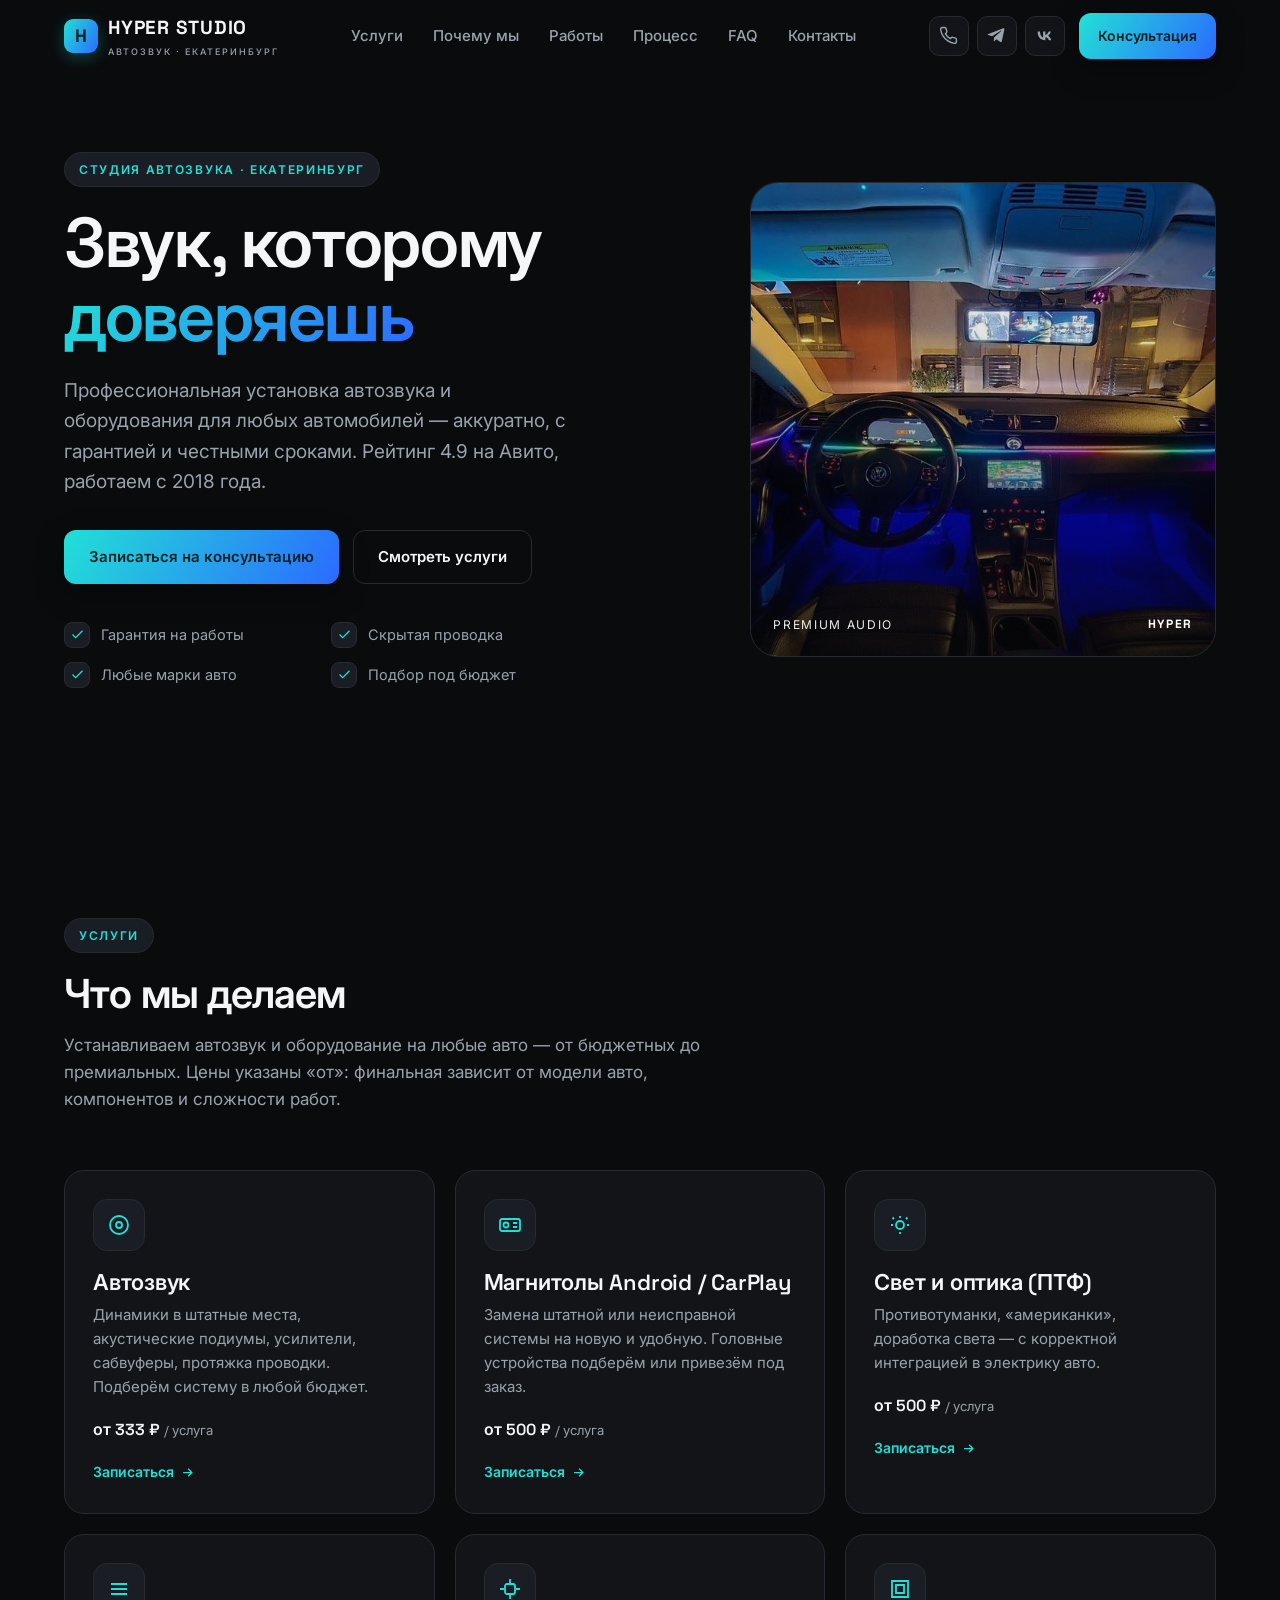
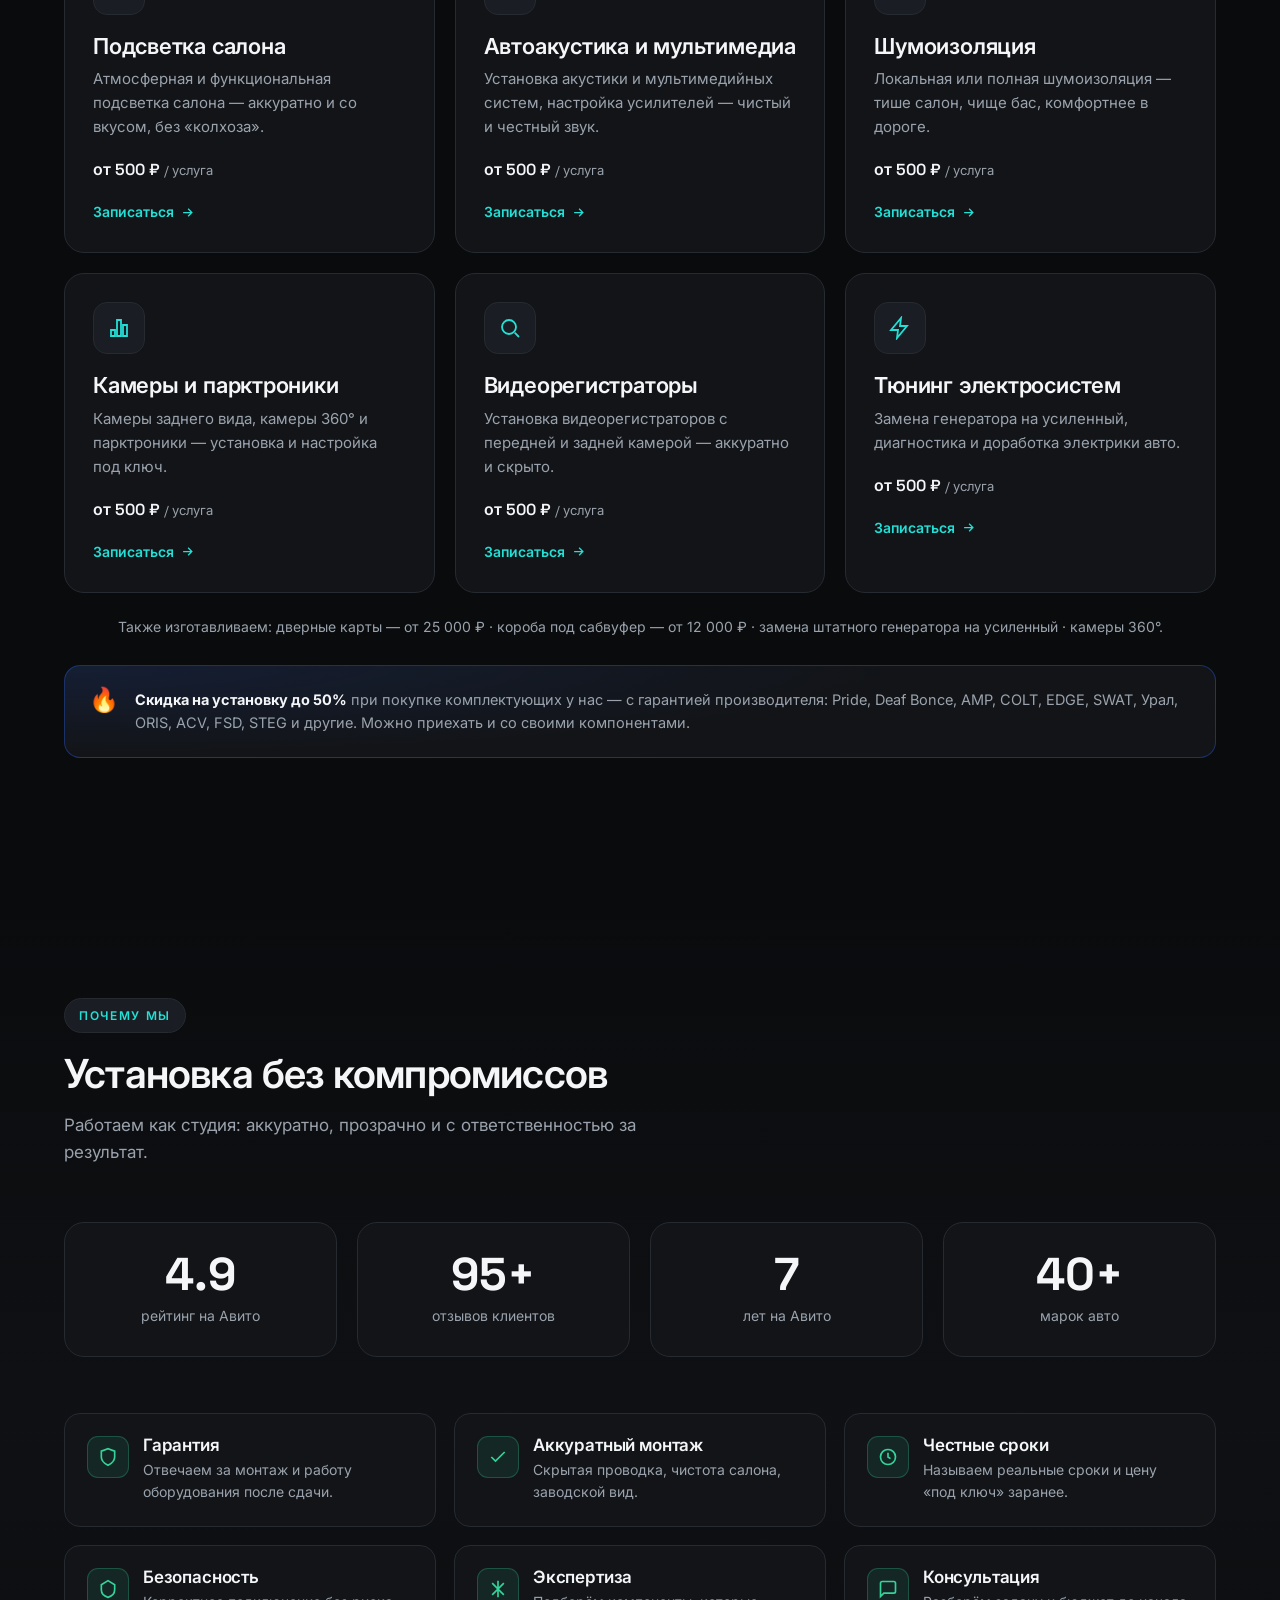
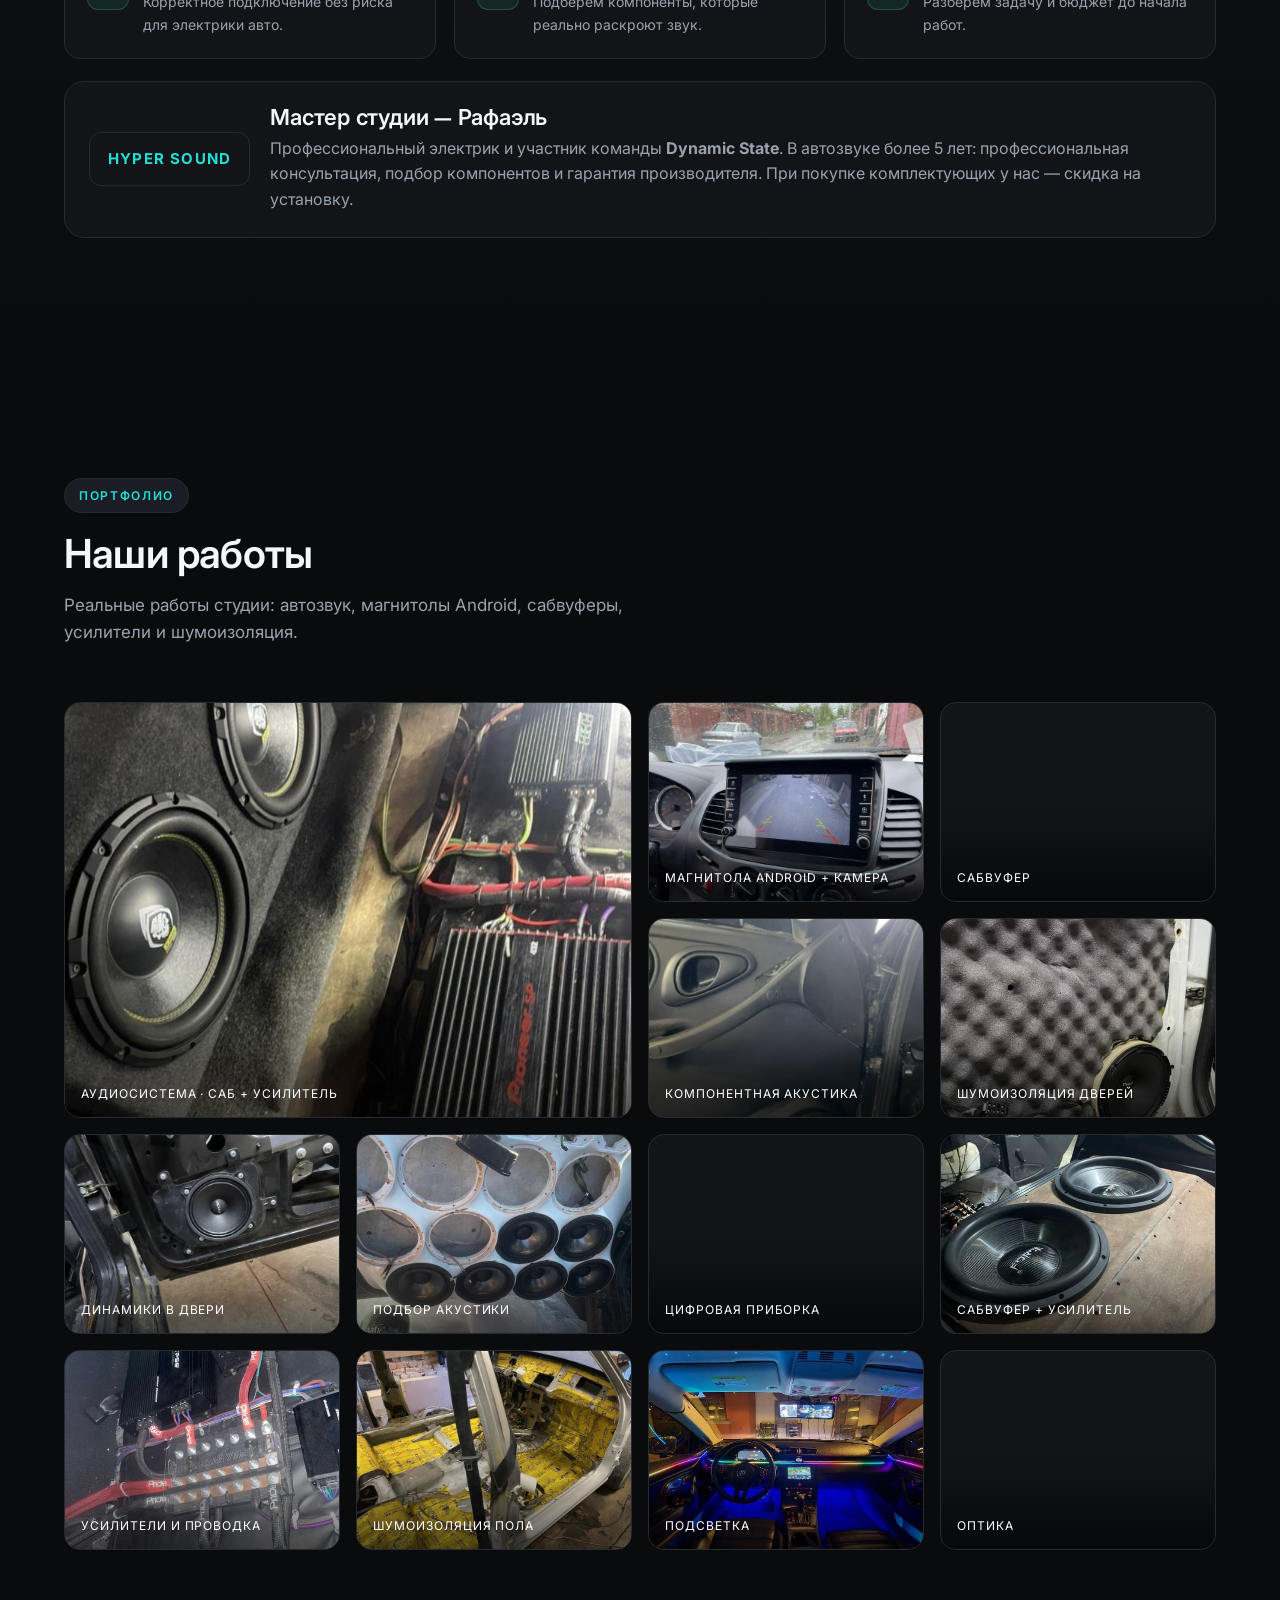
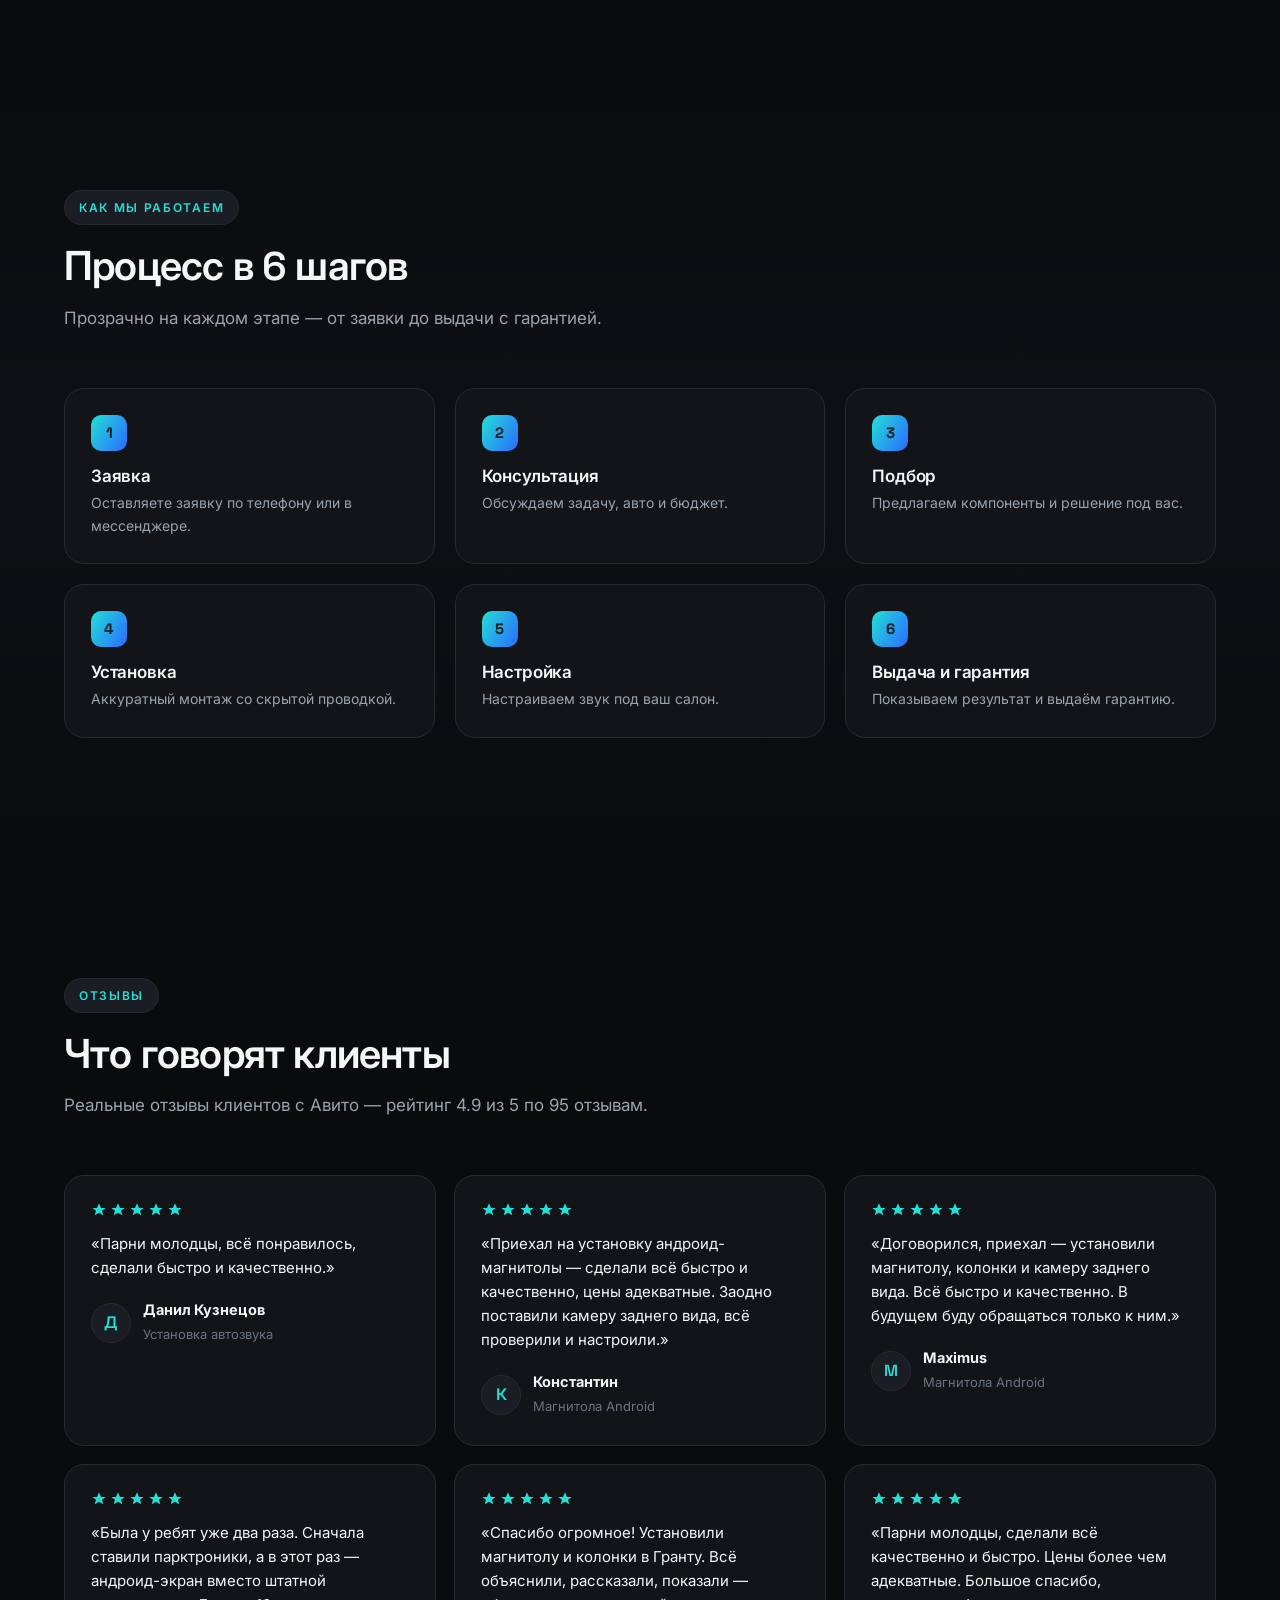
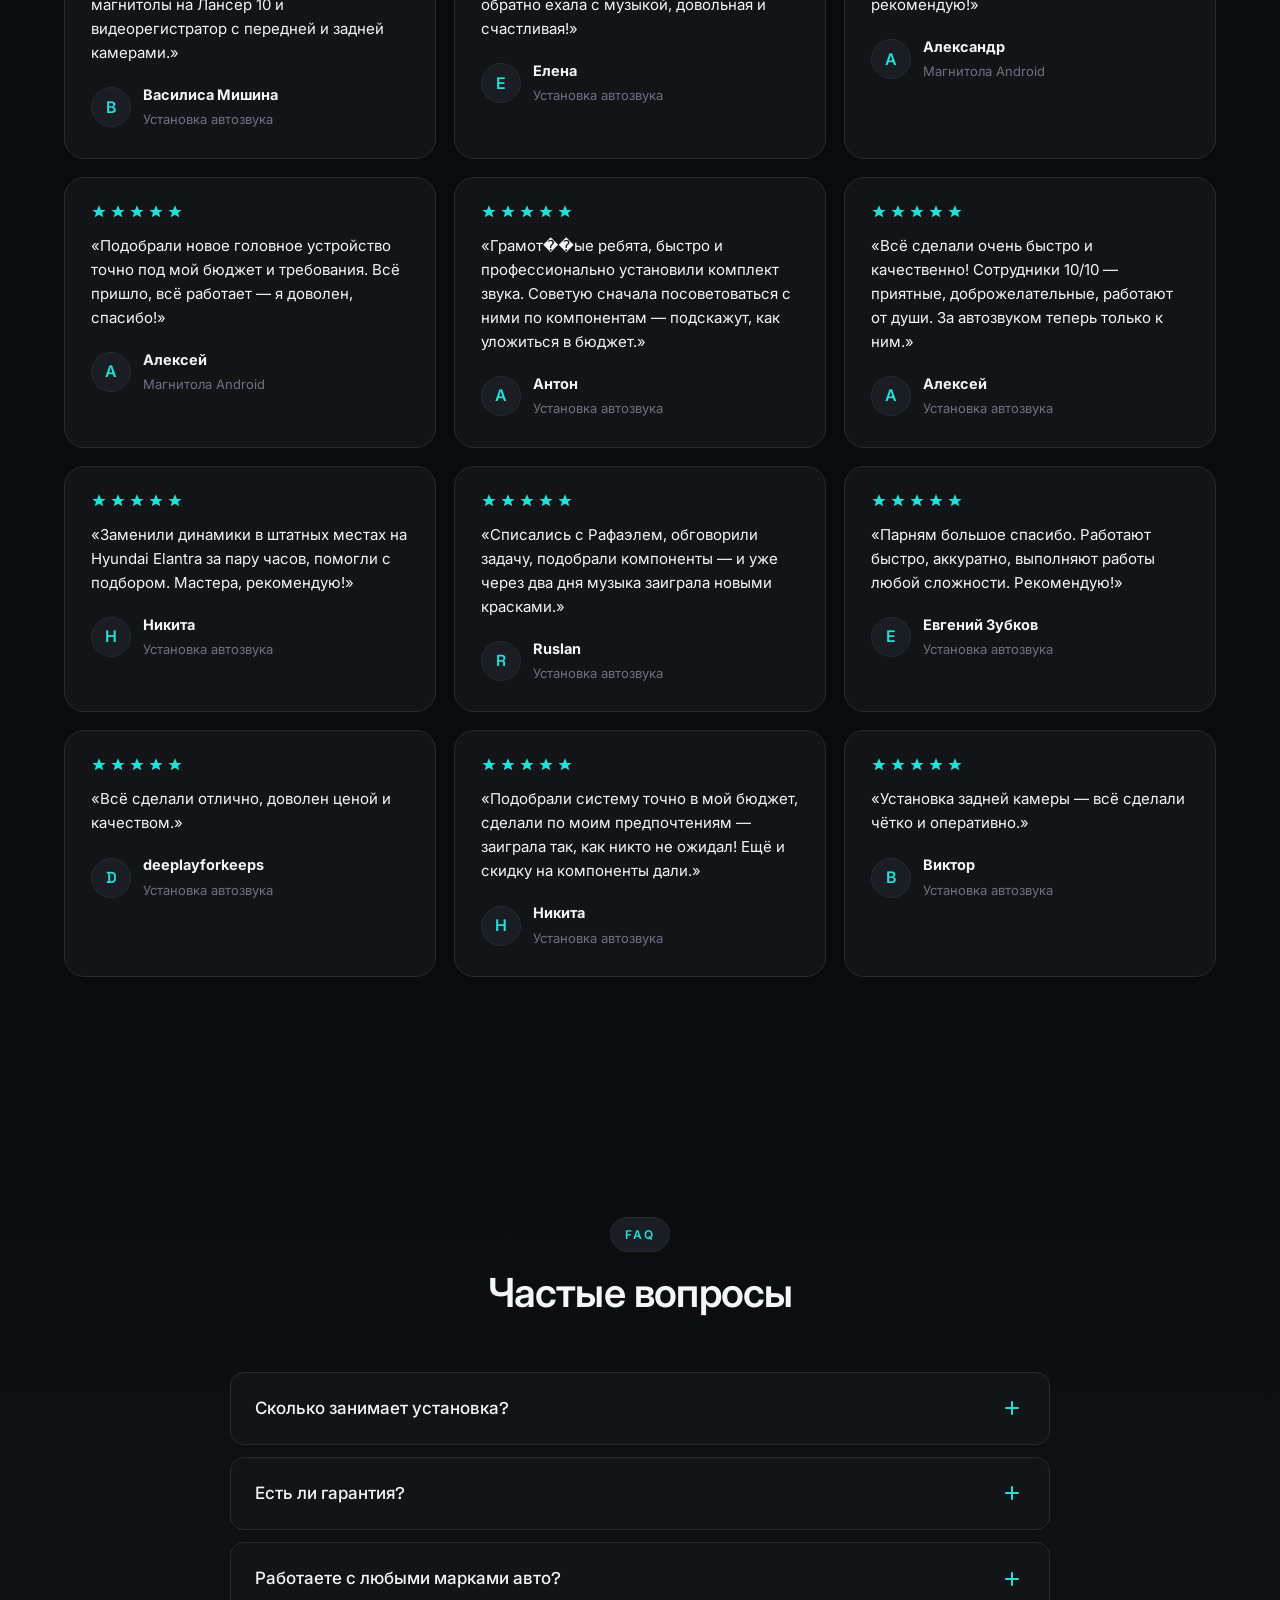
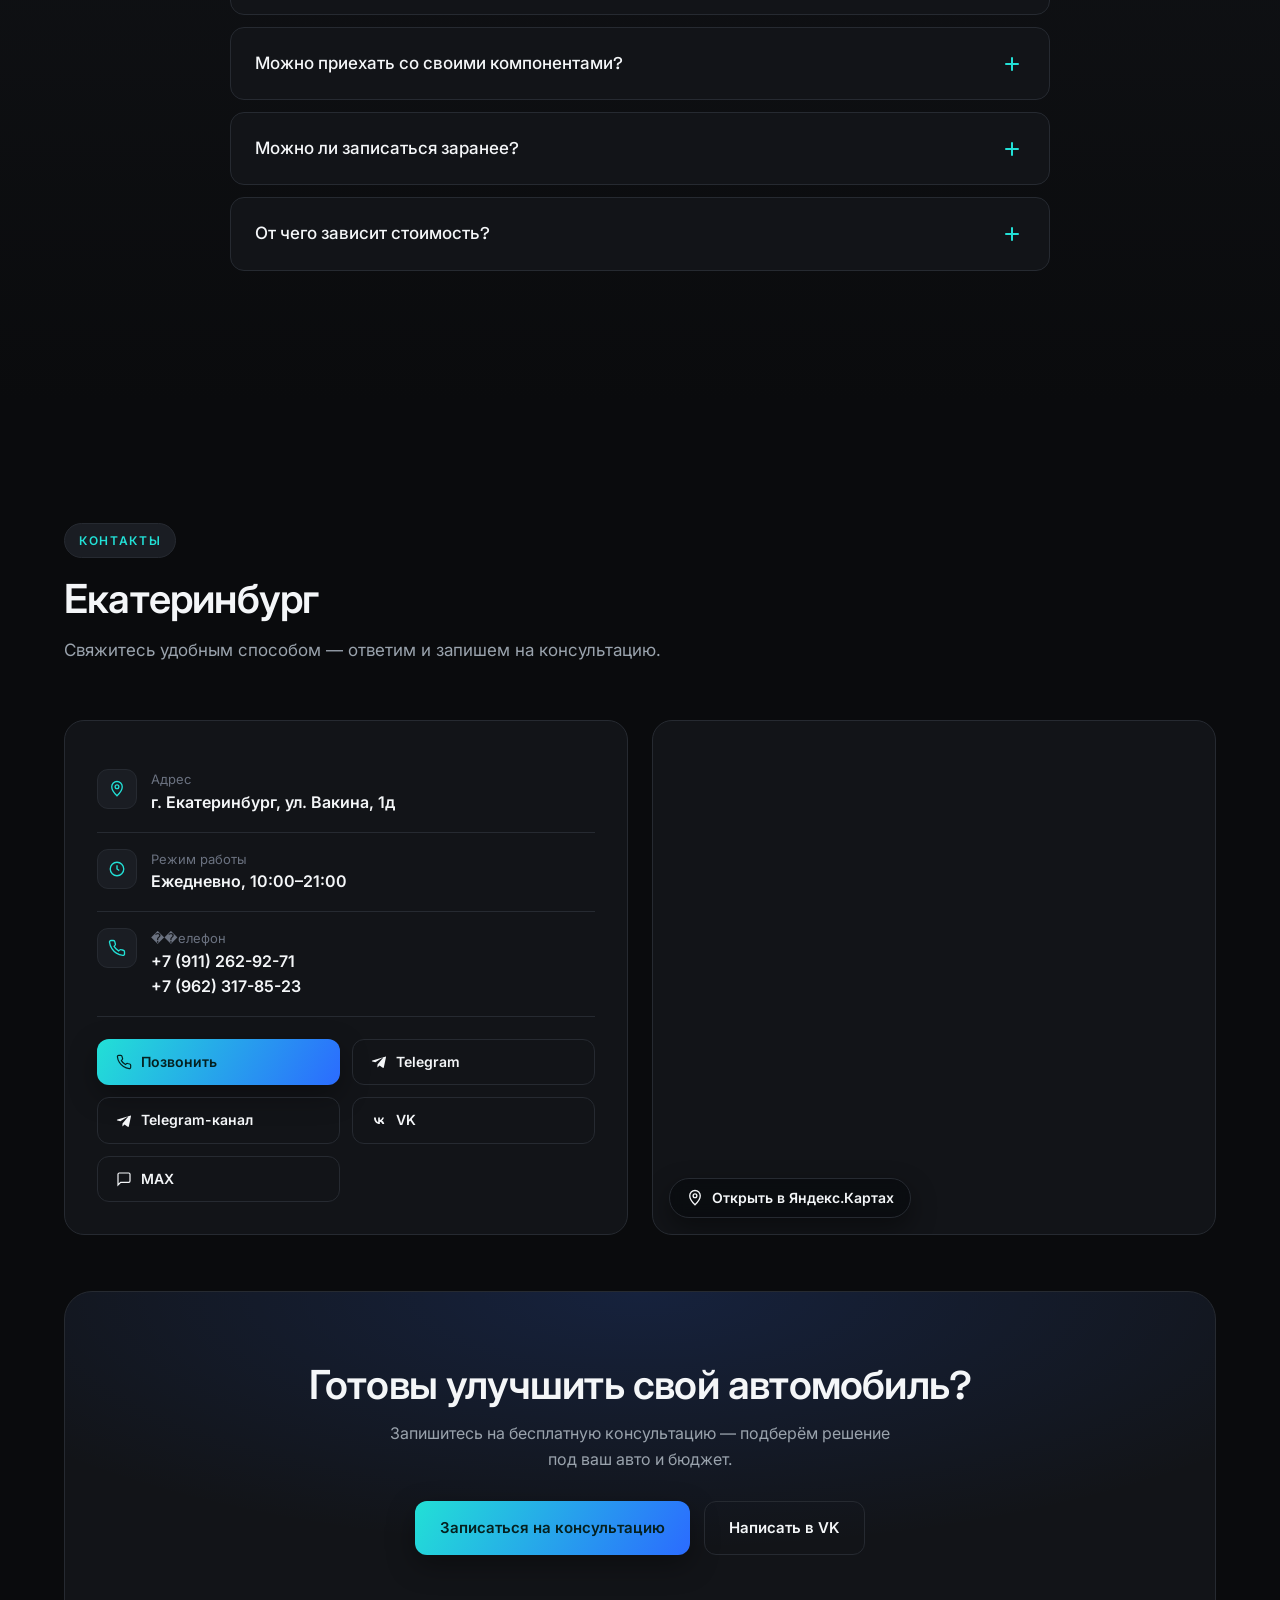
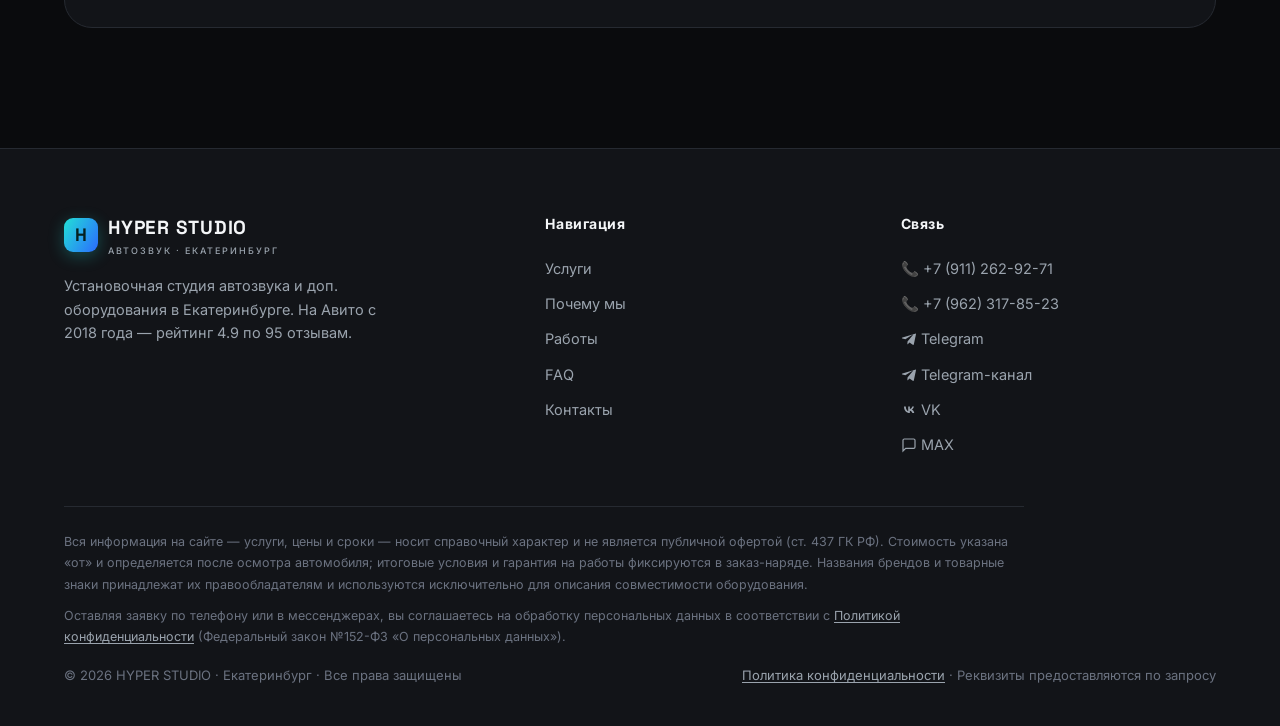
==== commit 0d51fb5c: "Add files via upload" ====
--- a/index.html
+++ b/index.html
@@ -3,6 +3,7 @@
 <head>
 <meta charset="UTF-8" />
 <meta name="viewport" content="width=device-width, initial-scale=1.0" />
+<meta name="yandex-verification" content="8ea247ce662bc27f" />
 <title>HYPER STUDIO — Автозвук и установка оборудования · Екатеринбург</title>
 <meta name="description" content="Студия автозвука и установки оборудования в Екатеринбурге: сабвуферы, усилители, магнитолы Android, акустика, шумоизоляция, подсветка салона, оптика. Настройка звука и бесплатная консультация. ул. Вакина, 1Д.">
 <meta name="keywords" content="HYPER STUDIO, гипер студио, автозвук, автозвук екатеринбург, автозвук екб, установка автозвука, студия автозвука, студия автозвука екатеринбург, автомузыка, автомузыка екатеринбург, музыка в машину, музыка в авто, аудиосистема в авто, автоакустика, акустика в машину, установка акустики, компонентная акустика, динамики в двери, установка динамиков, сабвуфер, саб, установить саб, установить сабвуфер, установить саб в екб, установить саб в екатеринбурге, купить и установить саб, настроить саб, настройка саба, настроить саб в екб, настроить саб в екатеринбурге, настройка сабвуфера, настройка усилителя, усилитель в авто, установка усилителя, магнитола, установка магнитолы, магнитола андроид, android магнитола, головное устройство, штатная магнитола, камера заднего вида, шумоизоляция, шумоизоляция авто, шумоизоляция дверей, шумоизоляция пола, шумка авто, подсветка салона, атмосферная подсветка, rgb подсветка авто, амбиентная подсветка, установка подсветки, оптика, автооптика, ремонт оптики, установка оптики, ксенон, led оптика, подвеска, ремонт подвески, тюнинг подвески, автотюнинг, автотюн, тюнинг авто, тюнинг автомобиля, доп оборудование, установка доп оборудования, автосервис, автосервис екатеринбург, автосервис екб, цифровая приборка, приборная панель, установочная студия, установочный центр екатеринбург, автозвук чкаловский район, автозвук вакина">
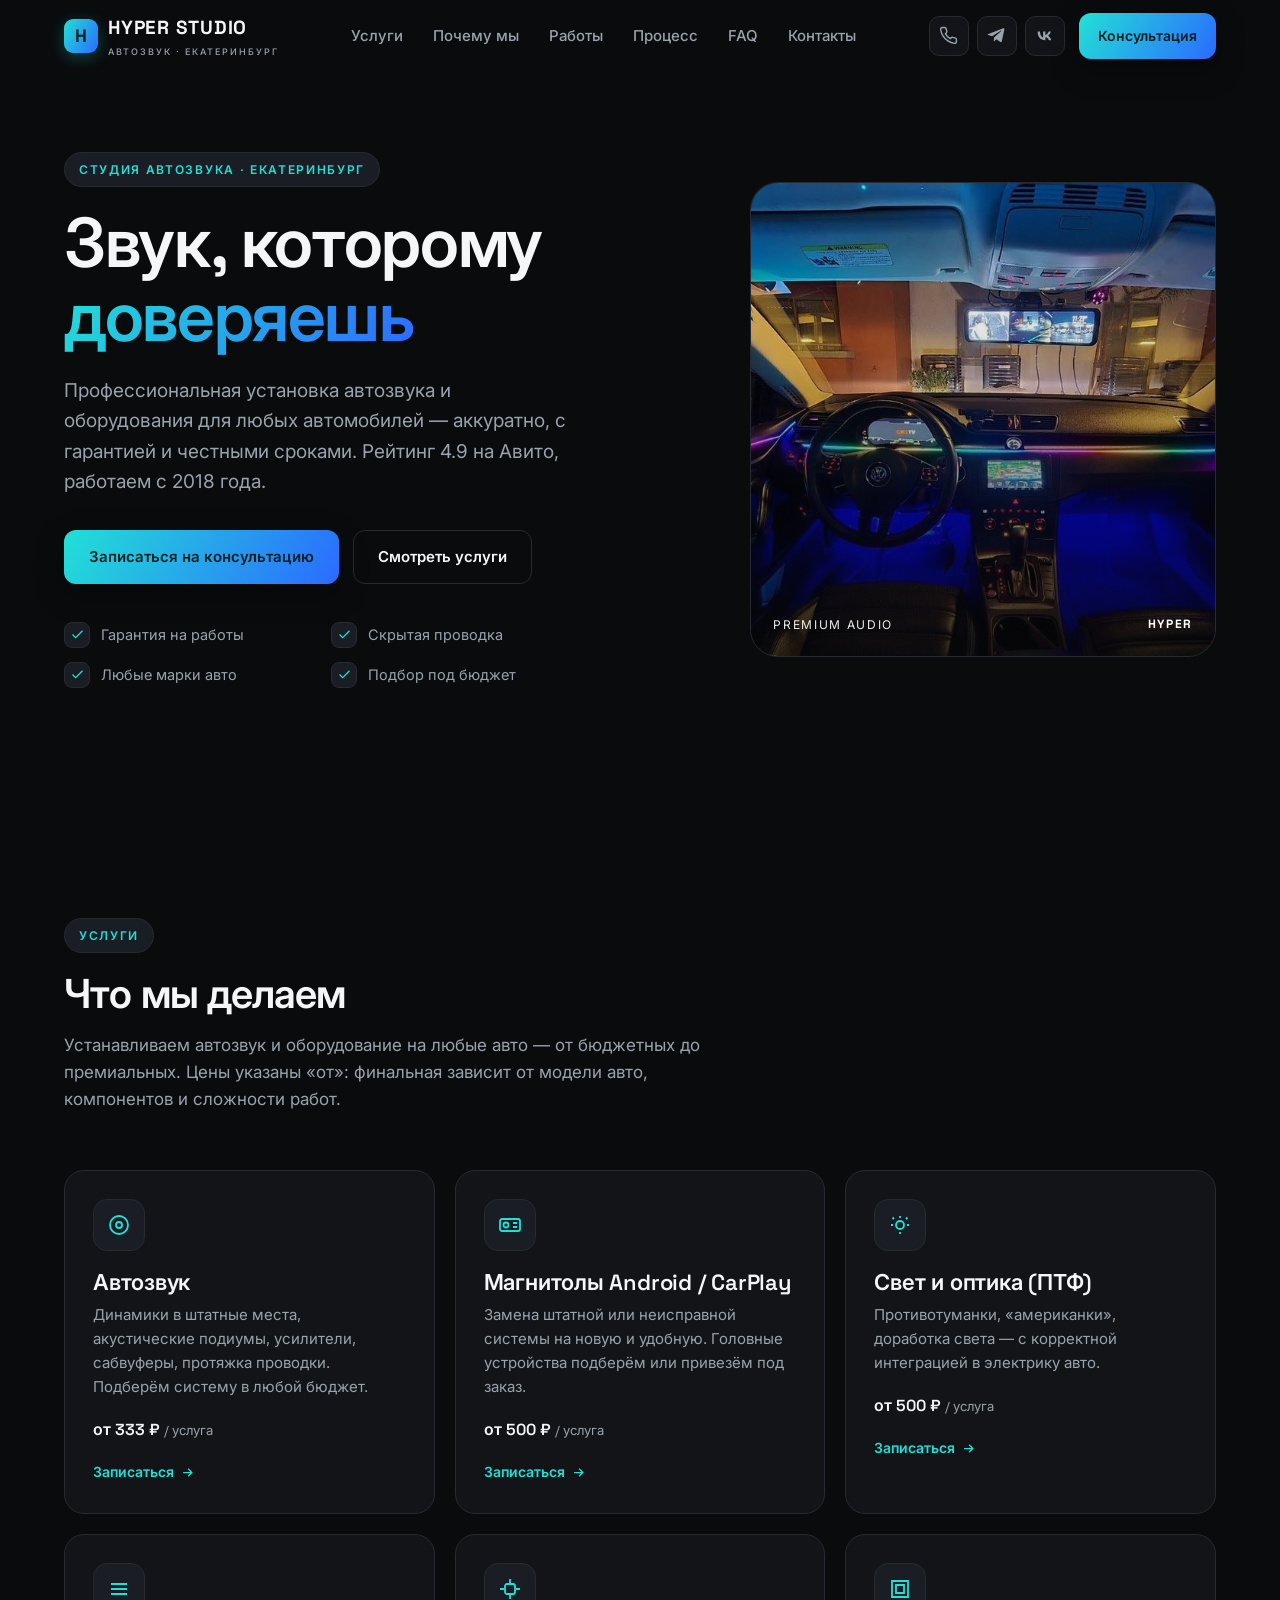
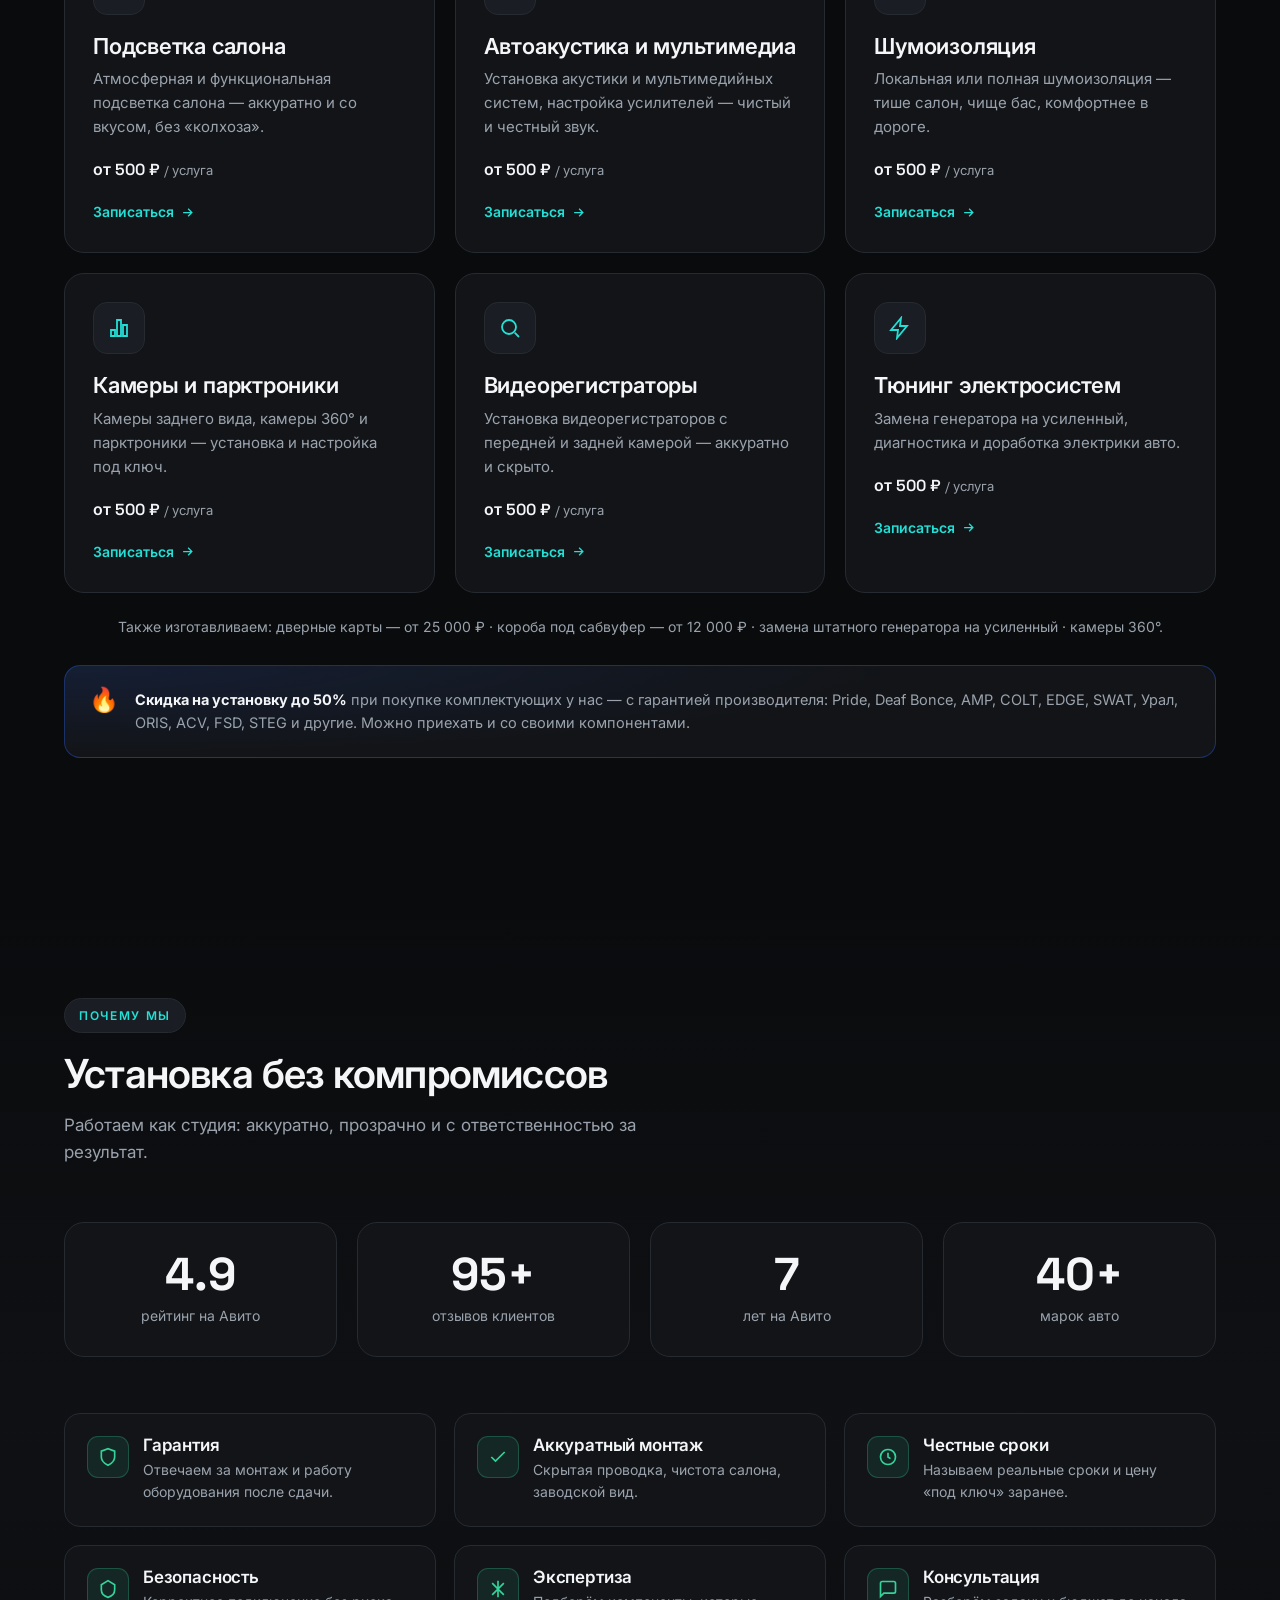
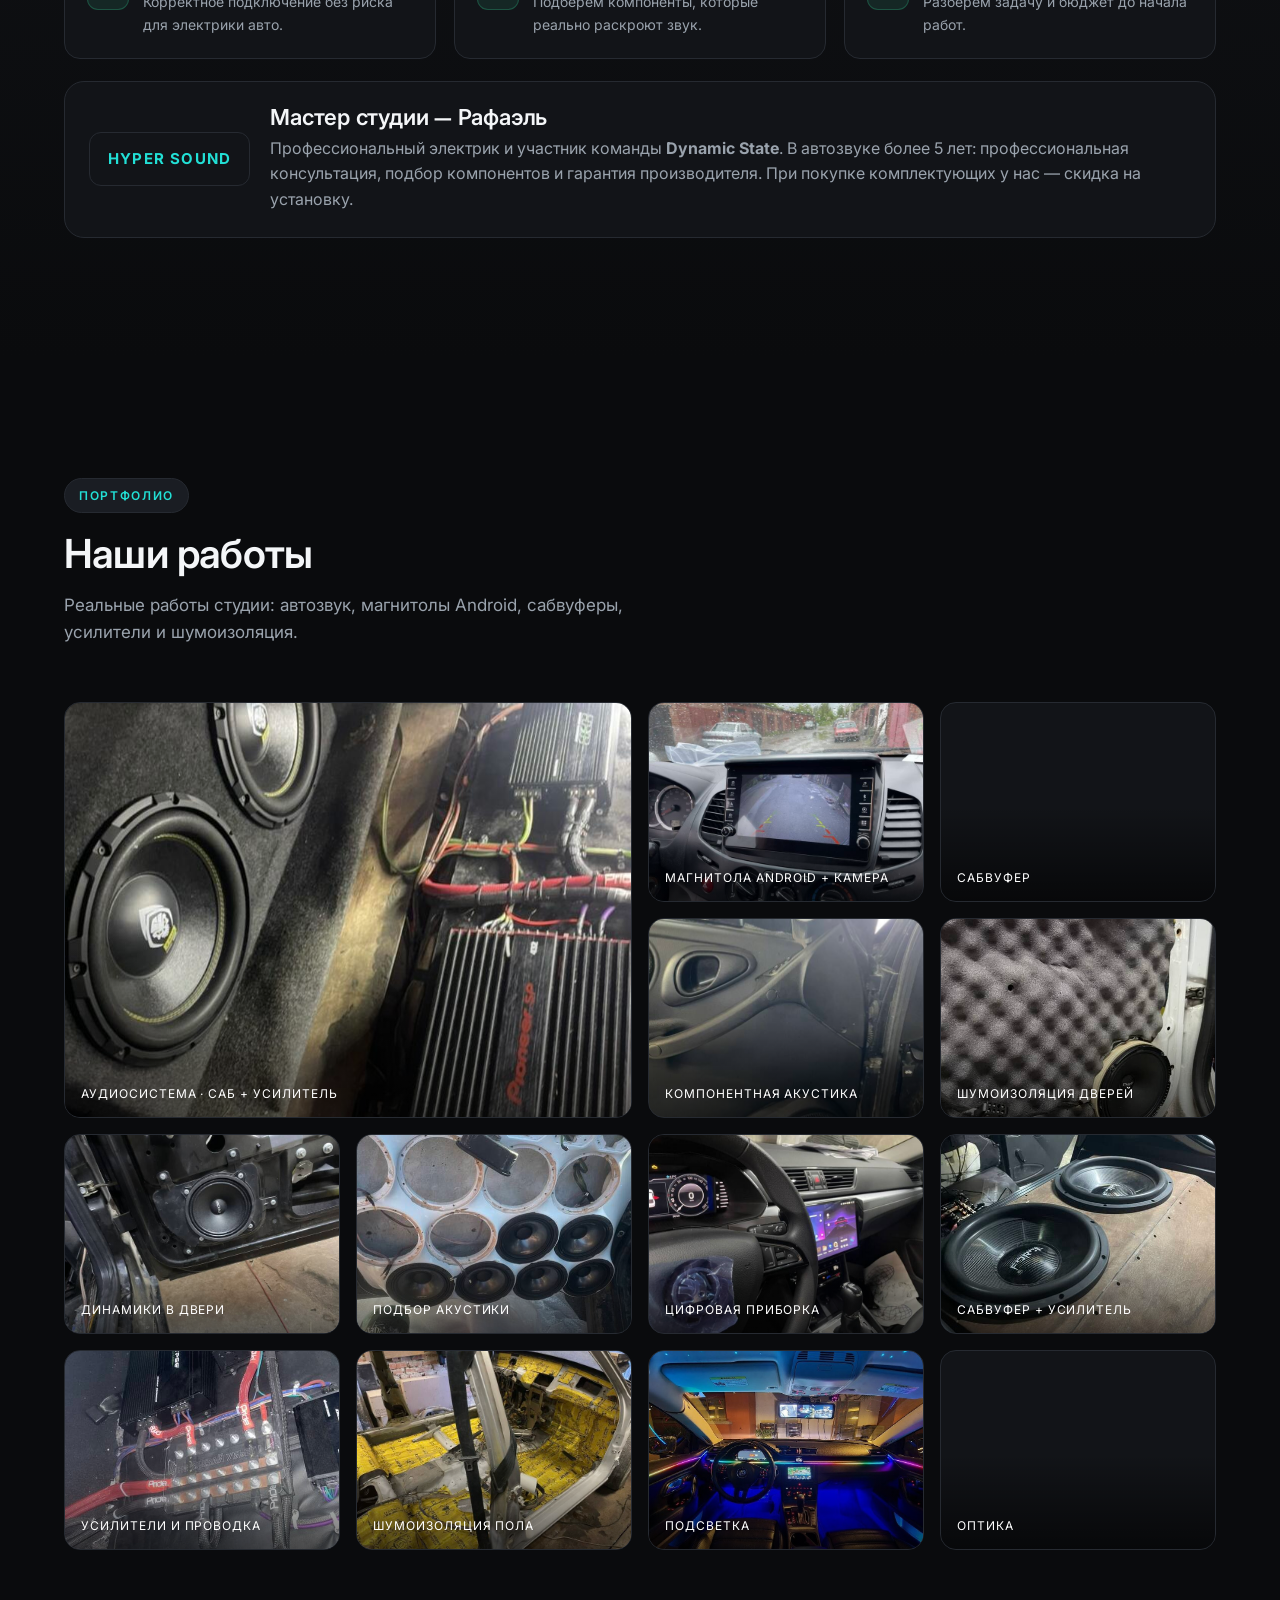
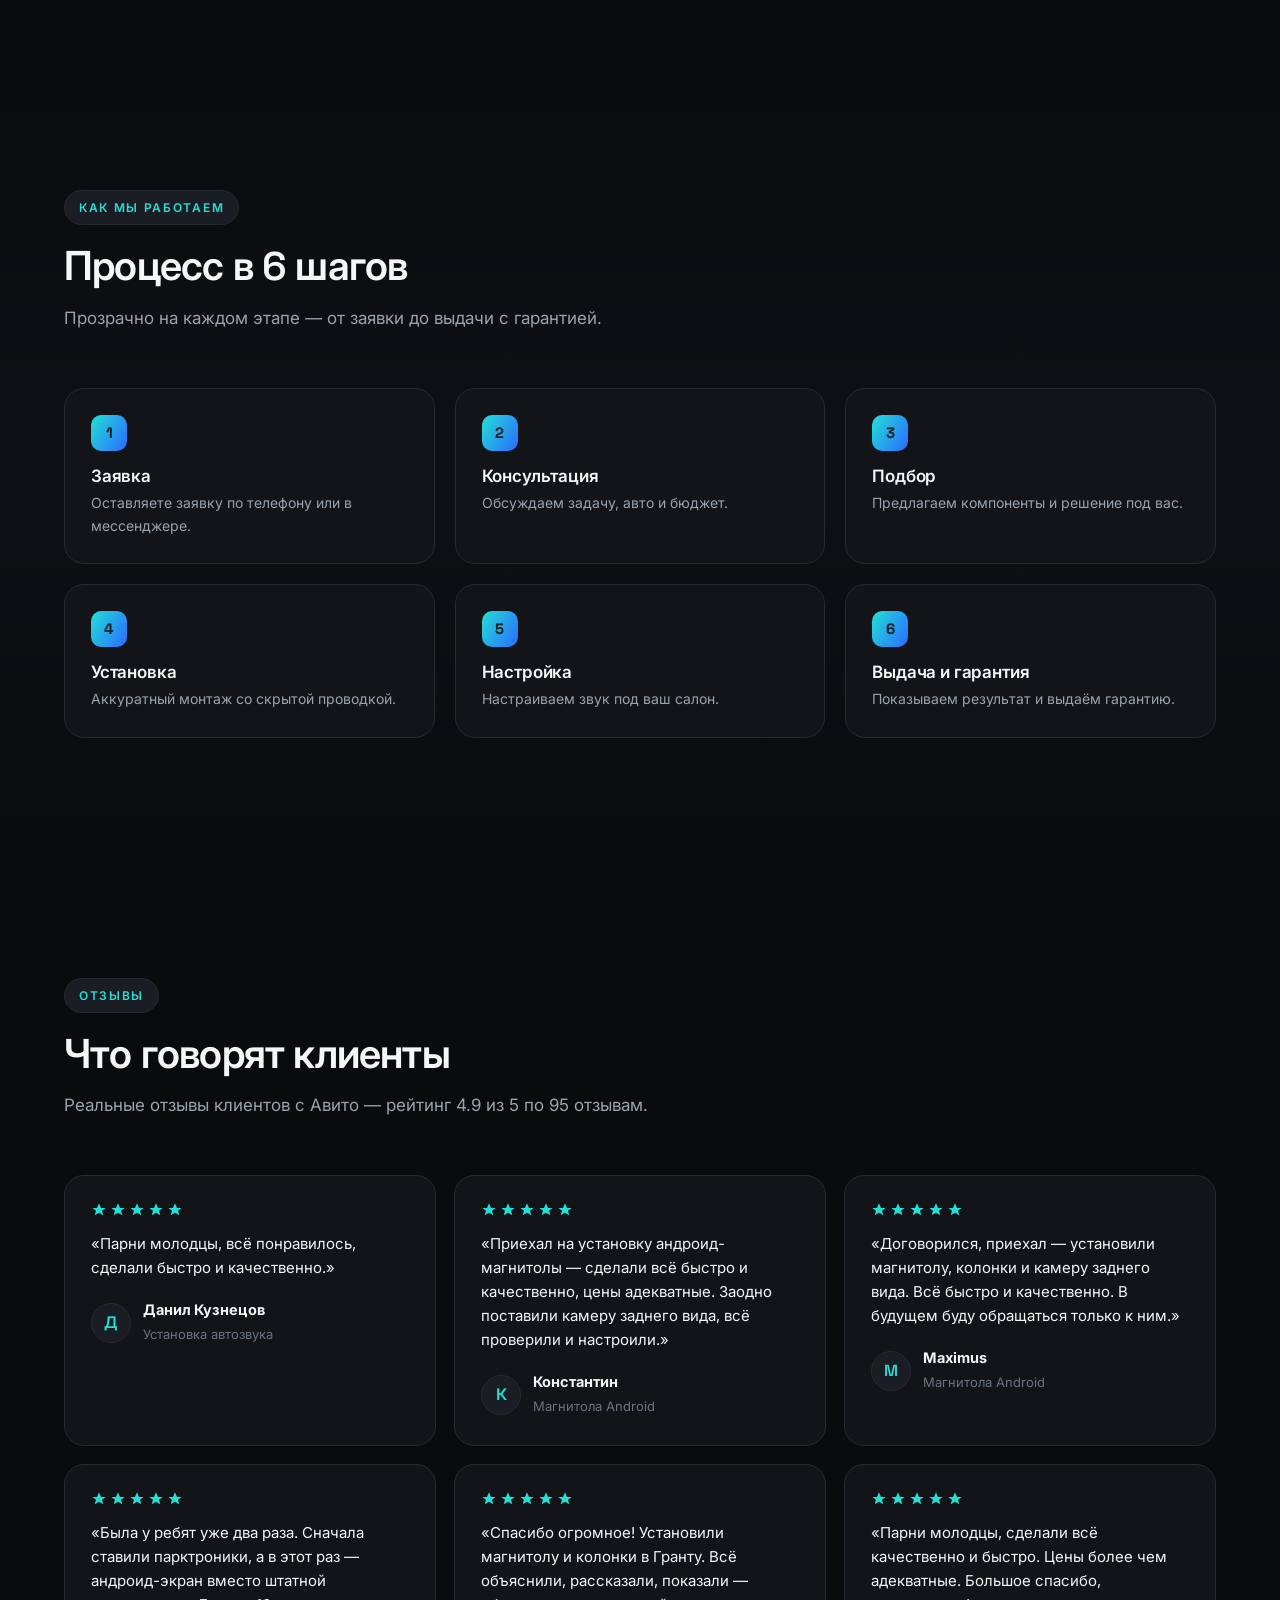
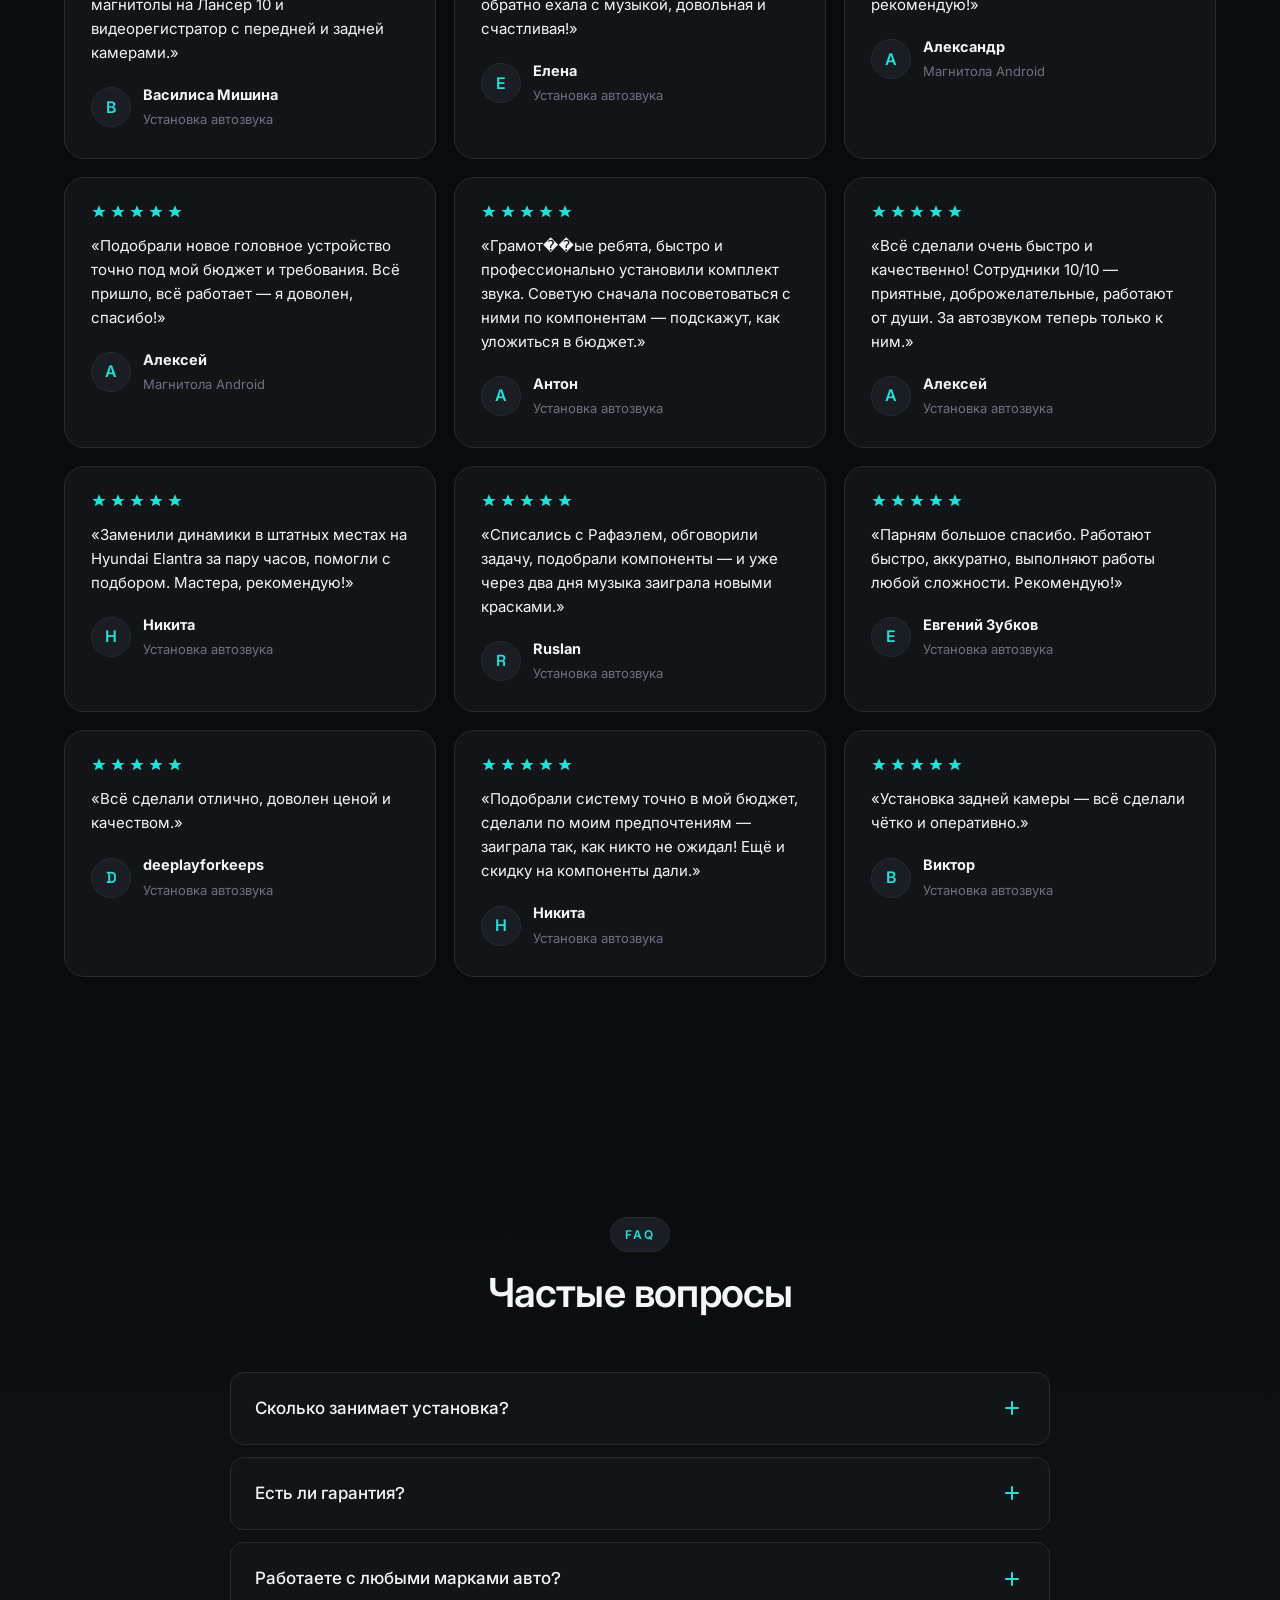
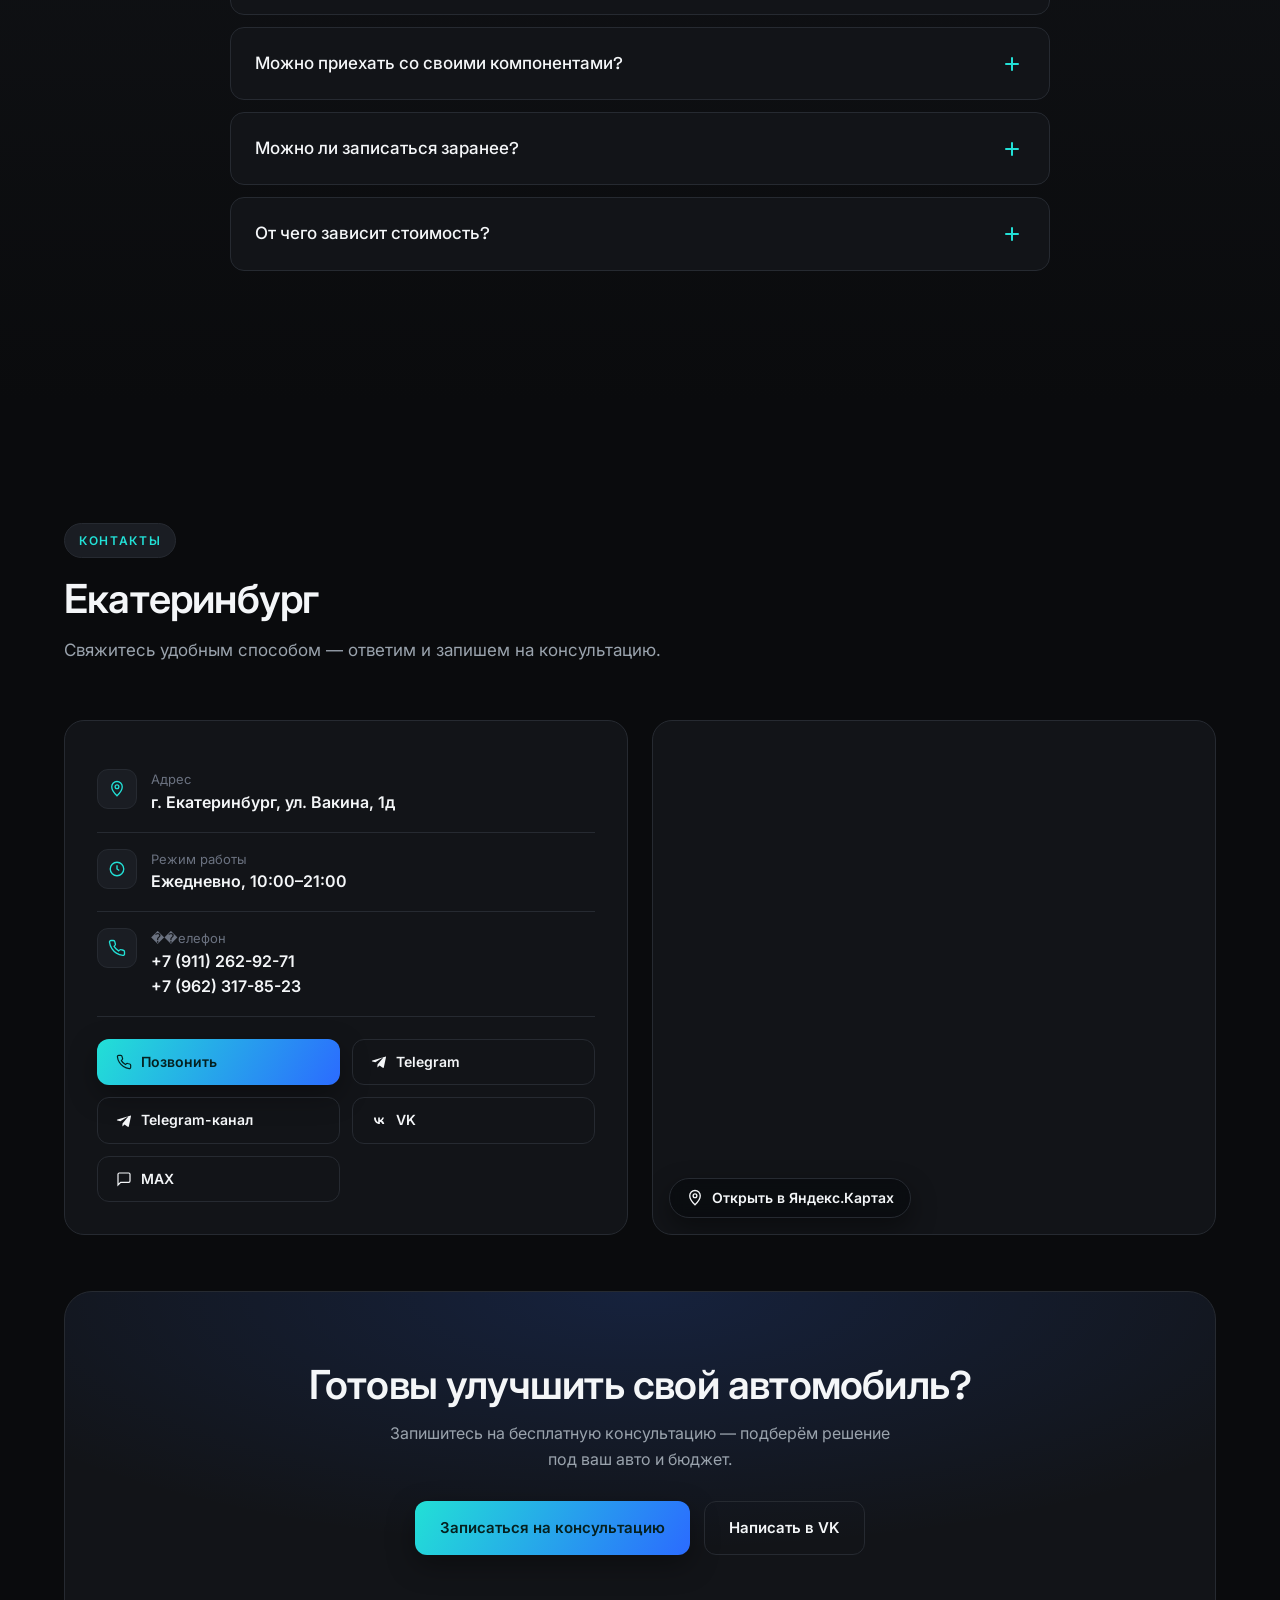
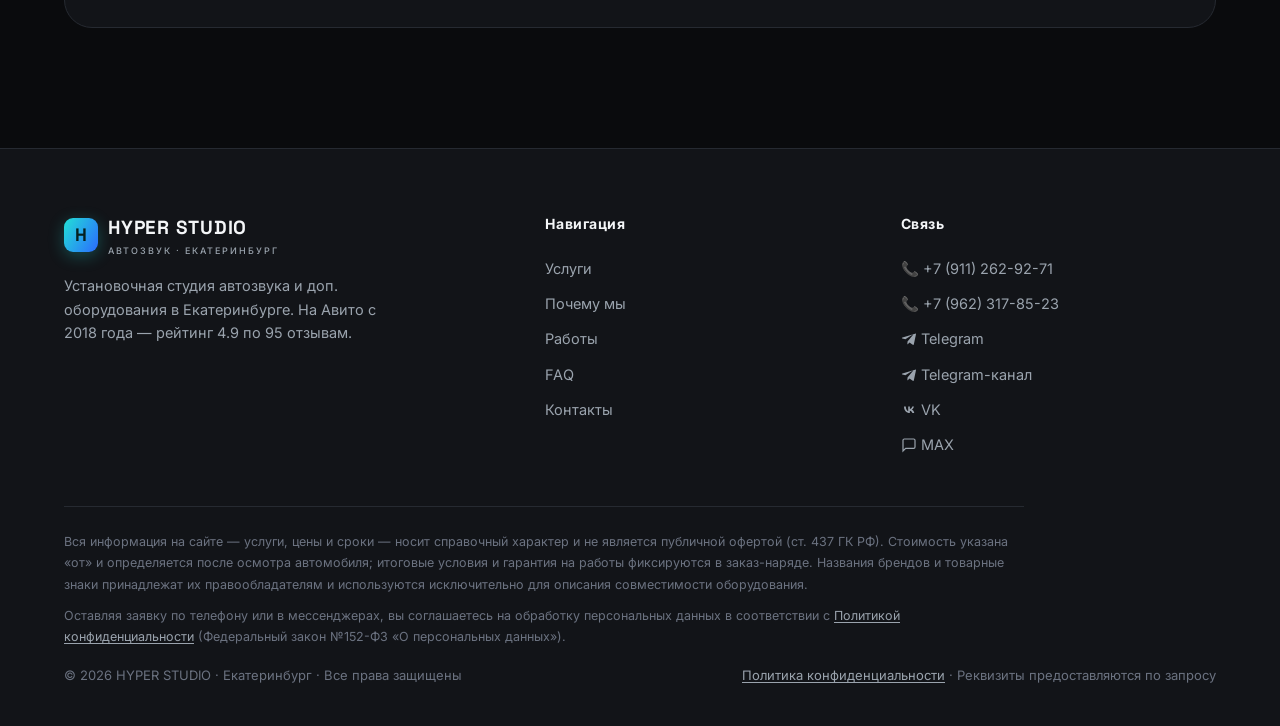
==== commit cc1e7b95: "Add files via upload" ====
--- a/index.html
+++ b/index.html
@@ -4,6 +4,20 @@
 <meta charset="UTF-8" />
 <meta name="viewport" content="width=device-width, initial-scale=1.0" />
 <meta name="yandex-verification" content="8ea247ce662bc27f" />
+<!-- Yandex.Metrika counter -->
+<script type="text/javascript">
+(function(m,e,t,r,i,k,a){
+m[i]=m[i]||function(){(m[i].a=m[i].a||[]).push(arguments)};
+m[i].l=1*new Date();
+for (var j = 0; j < document.scripts.length; j++) {if (document.scripts[j].src === r) { return; }}
+k=e.createElement(t),a=e.getElementsByTagName(t)[0],k.async=1,k.src=r,a.parentNode.insertBefore(k,a)
+})(window, document,'script','https://mc.yandex.ru/metrika/tag.js?id=110935514', 'ym');
+
+ym(110935514, 'init', {ssr:true, webvisor:true, clickmap:true, ecommerce:"dataLayer", referrer: document.referrer, url: location.href, accurateTrackBounce:true, trackLinks:true});
+</script>
+<noscript><div><img src="https://mc.yandex.ru/watch/110935514" style="position:absolute; left:-9999px;" alt="" /></div></noscript>
+<!-- /Yandex.Metrika counter -->
+
 <title>HYPER STUDIO — Автозвук и установка оборудования · Екатеринбург</title>
 <meta name="description" content="Студия автозвука и установки оборудования в Екатеринбурге: сабвуферы, усилители, магнитолы Android, акустика, шумоизоляция, подсветка салона, оптика. Настройка звука и бесплатная консультация. ул. Вакина, 1Д.">
 <meta name="keywords" content="HYPER STUDIO, гипер студио, автозвук, автозвук екатеринбург, автозвук екб, установка автозвука, студия автозвука, студия автозвука екатеринбург, автомузыка, автомузыка екатеринбург, музыка в машину, музыка в авто, аудиосистема в авто, автоакустика, акустика в машину, установка акустики, компонентная акустика, динамики в двери, установка динамиков, сабвуфер, саб, установить саб, установить сабвуфер, установить саб в екб, установить саб в екатеринбурге, купить и установить саб, настроить саб, настройка саба, настроить саб в екб, настроить саб в екатеринбурге, настройка сабвуфера, настройка усилителя, усилитель в авто, установка усилителя, магнитола, установка магнитолы, магнитола андроид, android магнитола, головное устройство, штатная магнитола, камера заднего вида, шумоизоляция, шумоизоляция авто, шумоизоляция дверей, шумоизоляция пола, шумка авто, подсветка салона, атмосферная подсветка, rgb подсветка авто, амбиентная подсветка, установка подсветки, оптика, автооптика, ремонт оптики, установка оптики, ксенон, led оптика, подвеска, ремонт подвески, тюнинг подвески, автотюнинг, автотюн, тюнинг авто, тюнинг автомобиля, доп оборудование, установка доп оборудования, автосервис, автосервис екатеринбург, автосервис екб, цифровая приборка, приборная панель, установочная студия, установочный центр екатеринбург, автозвук чкаловский район, автозвук вакина">
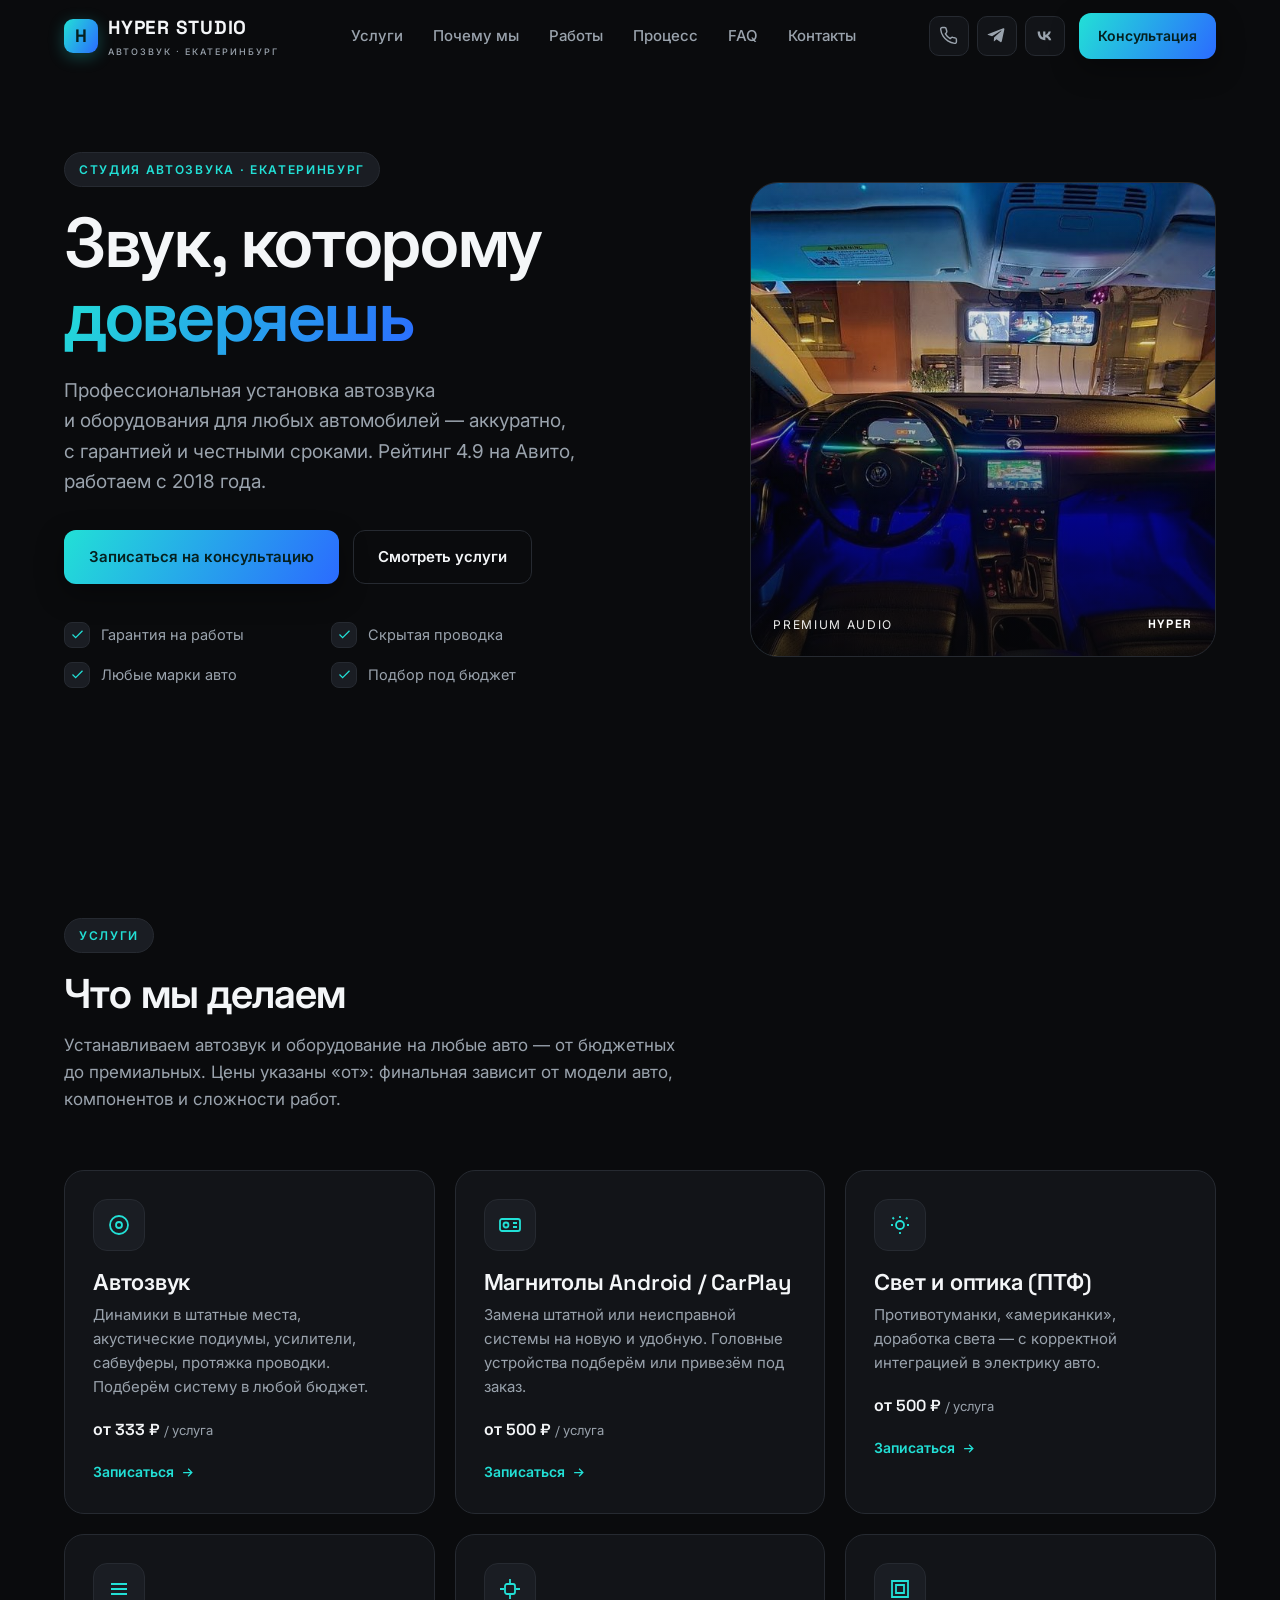
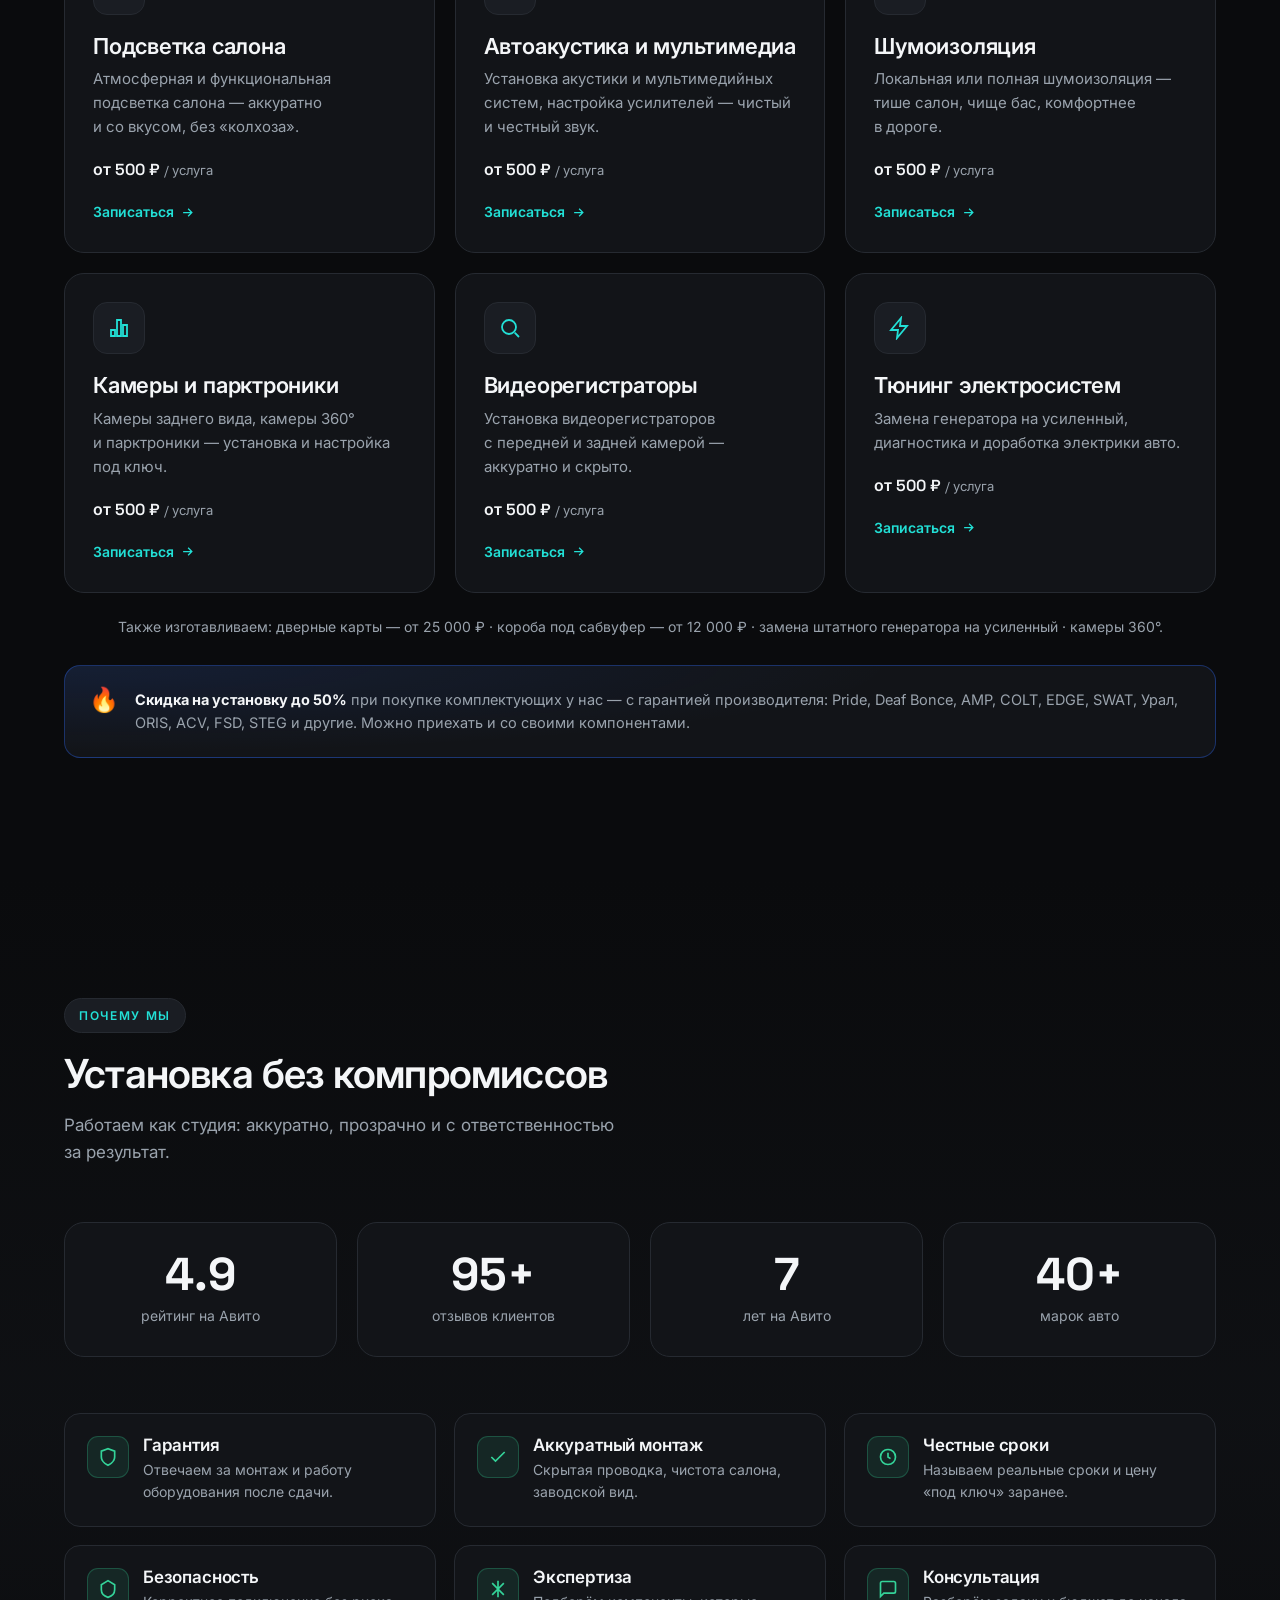
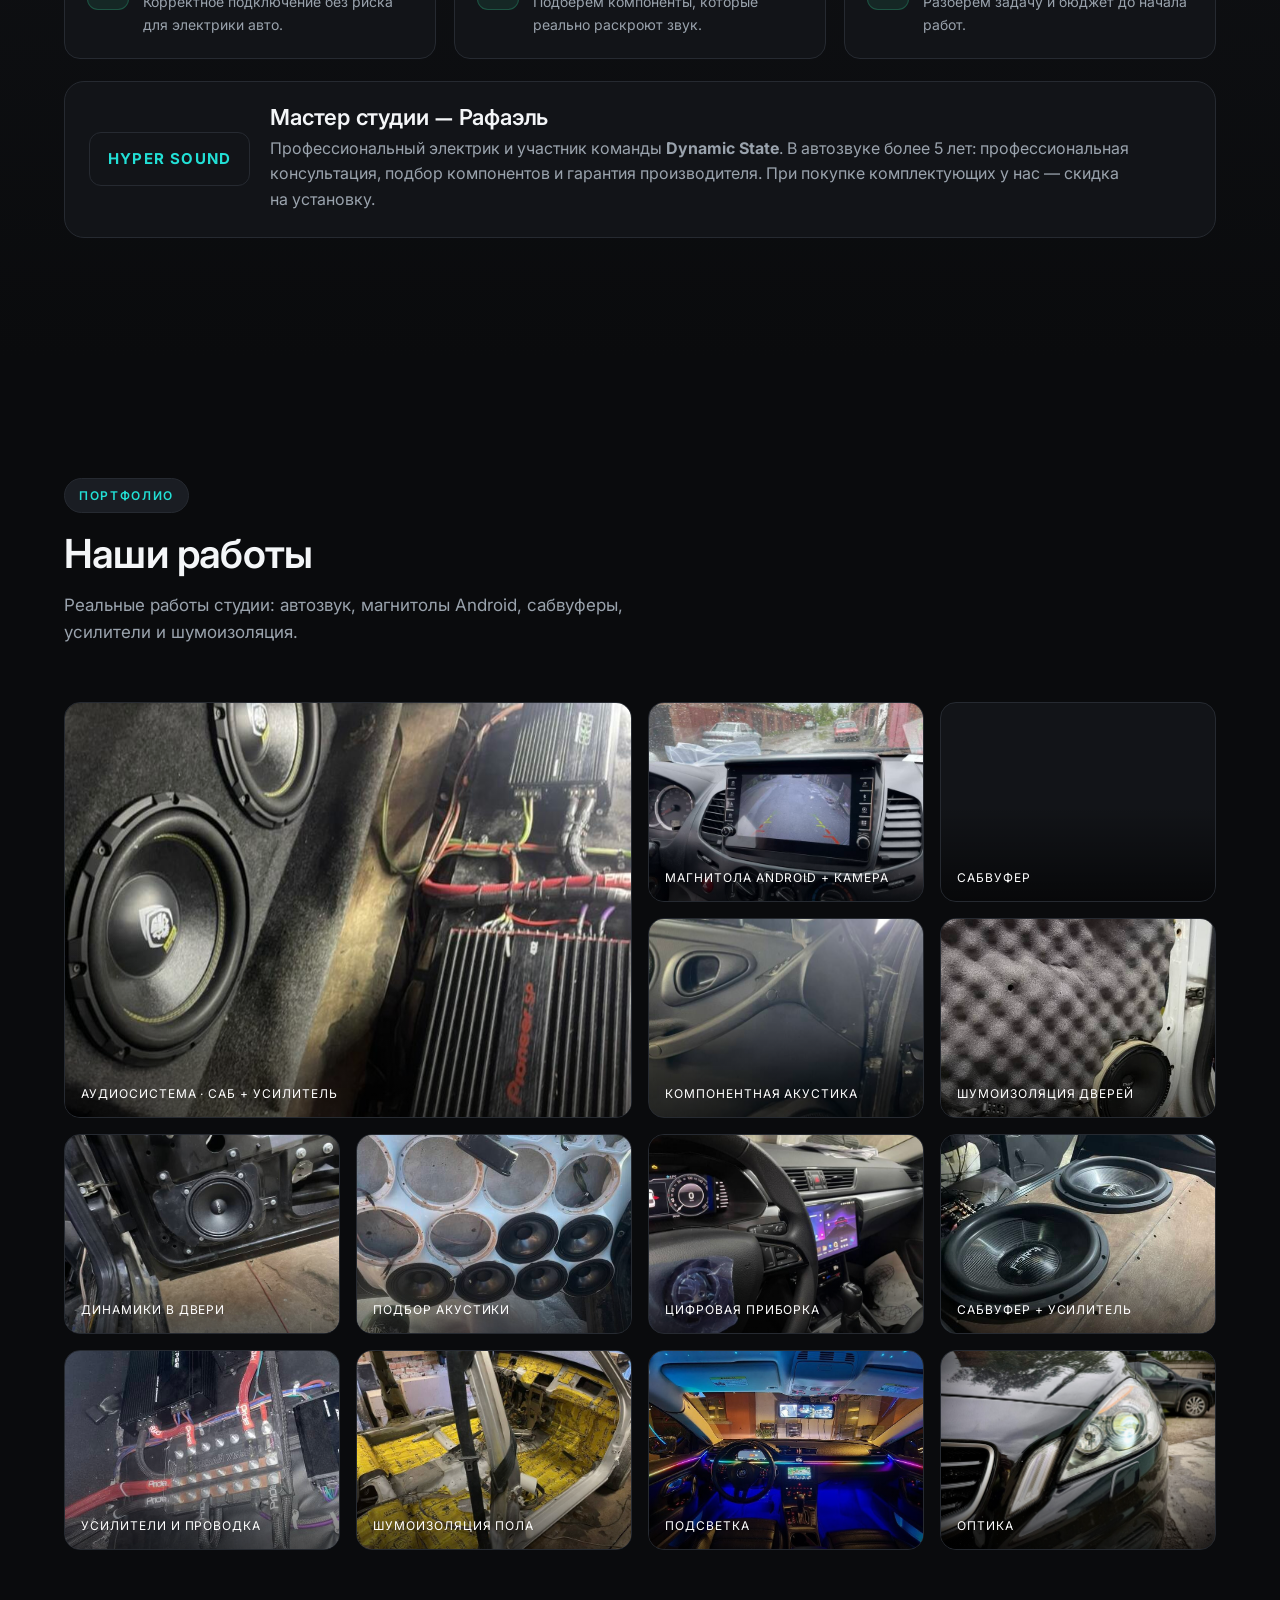
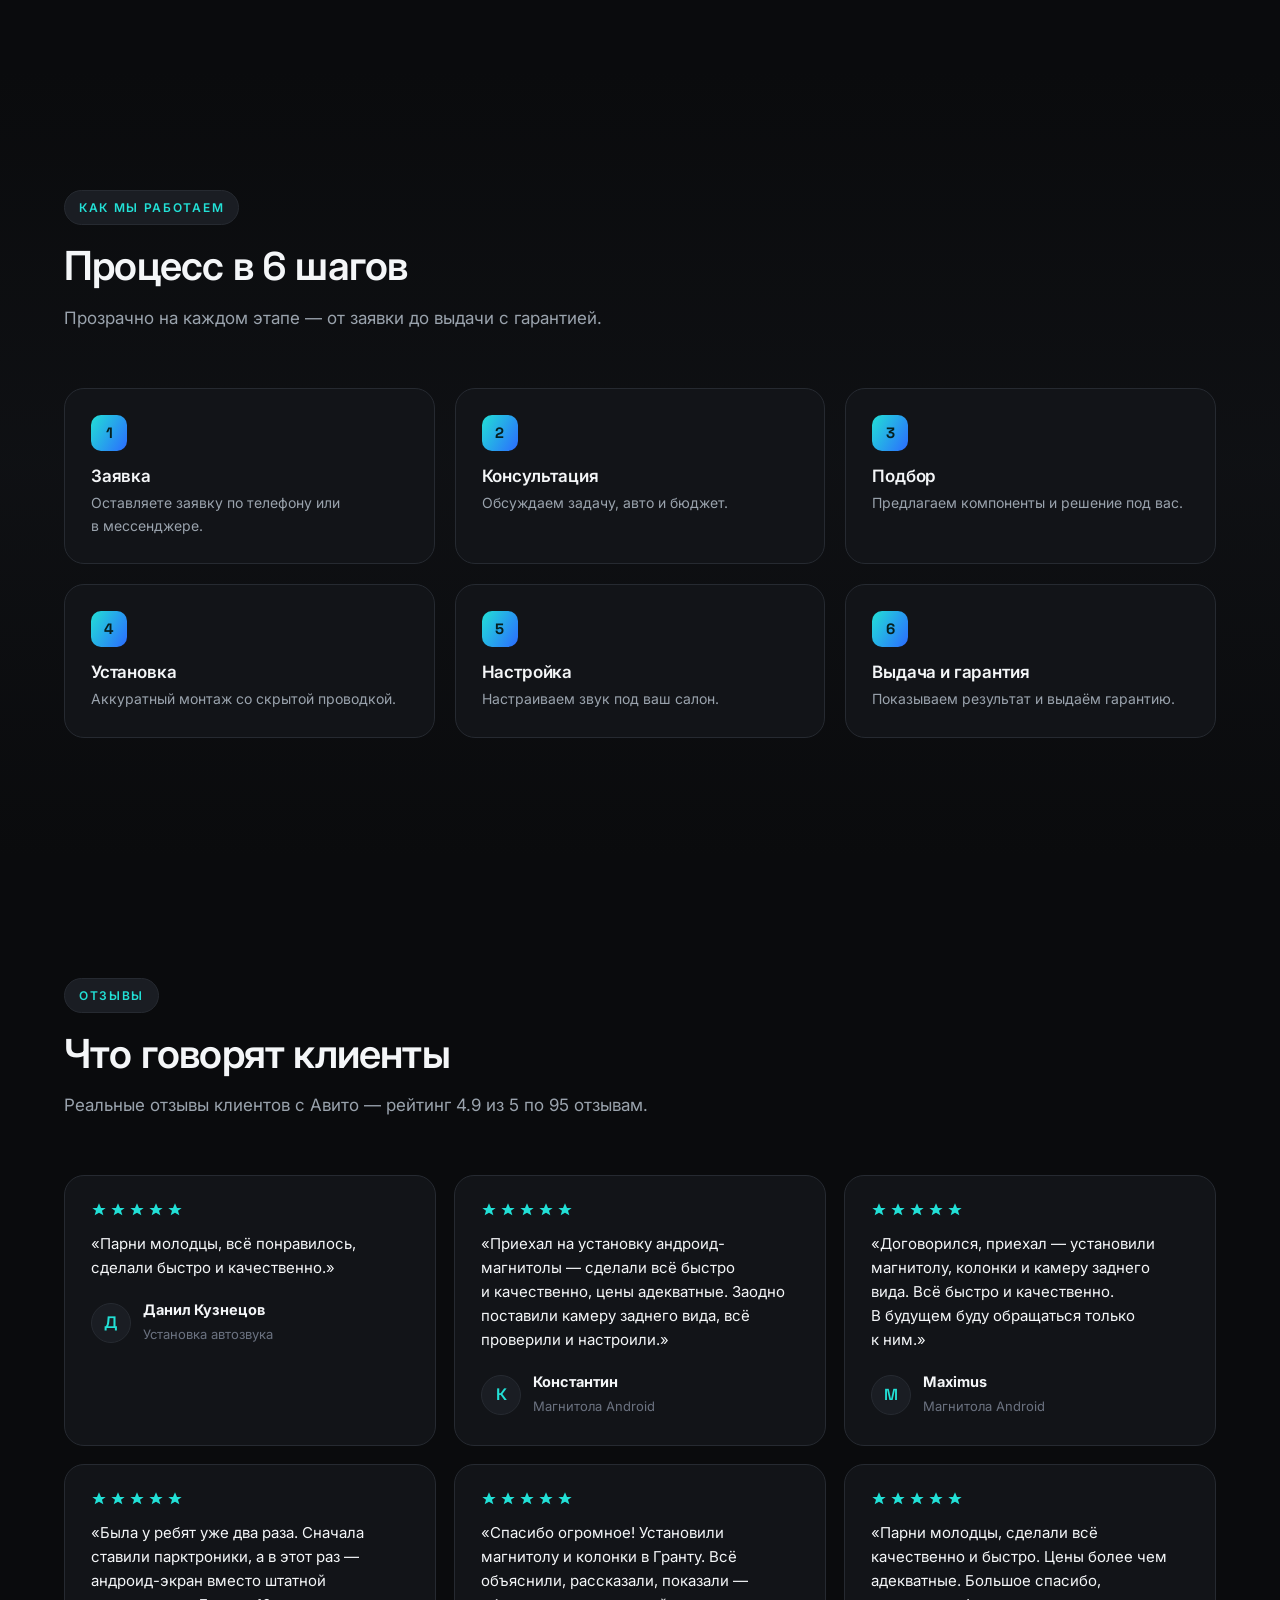
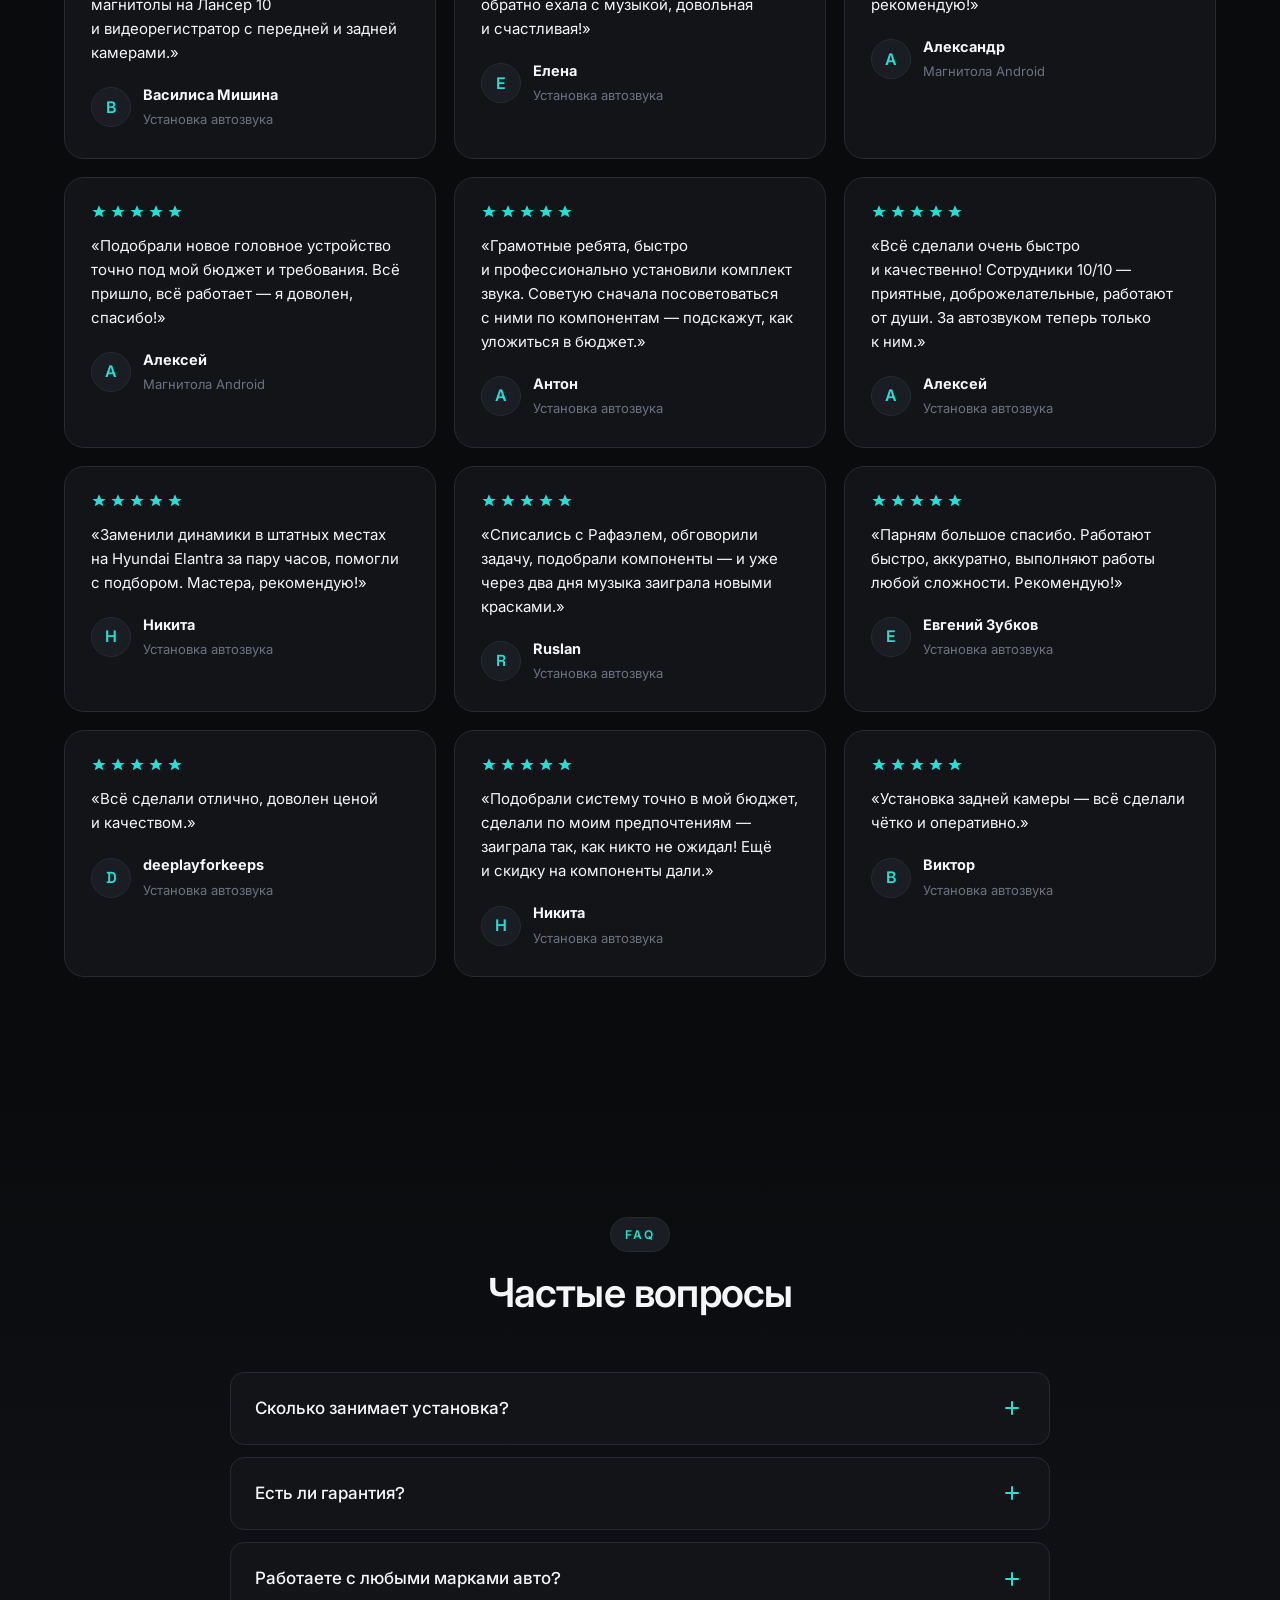
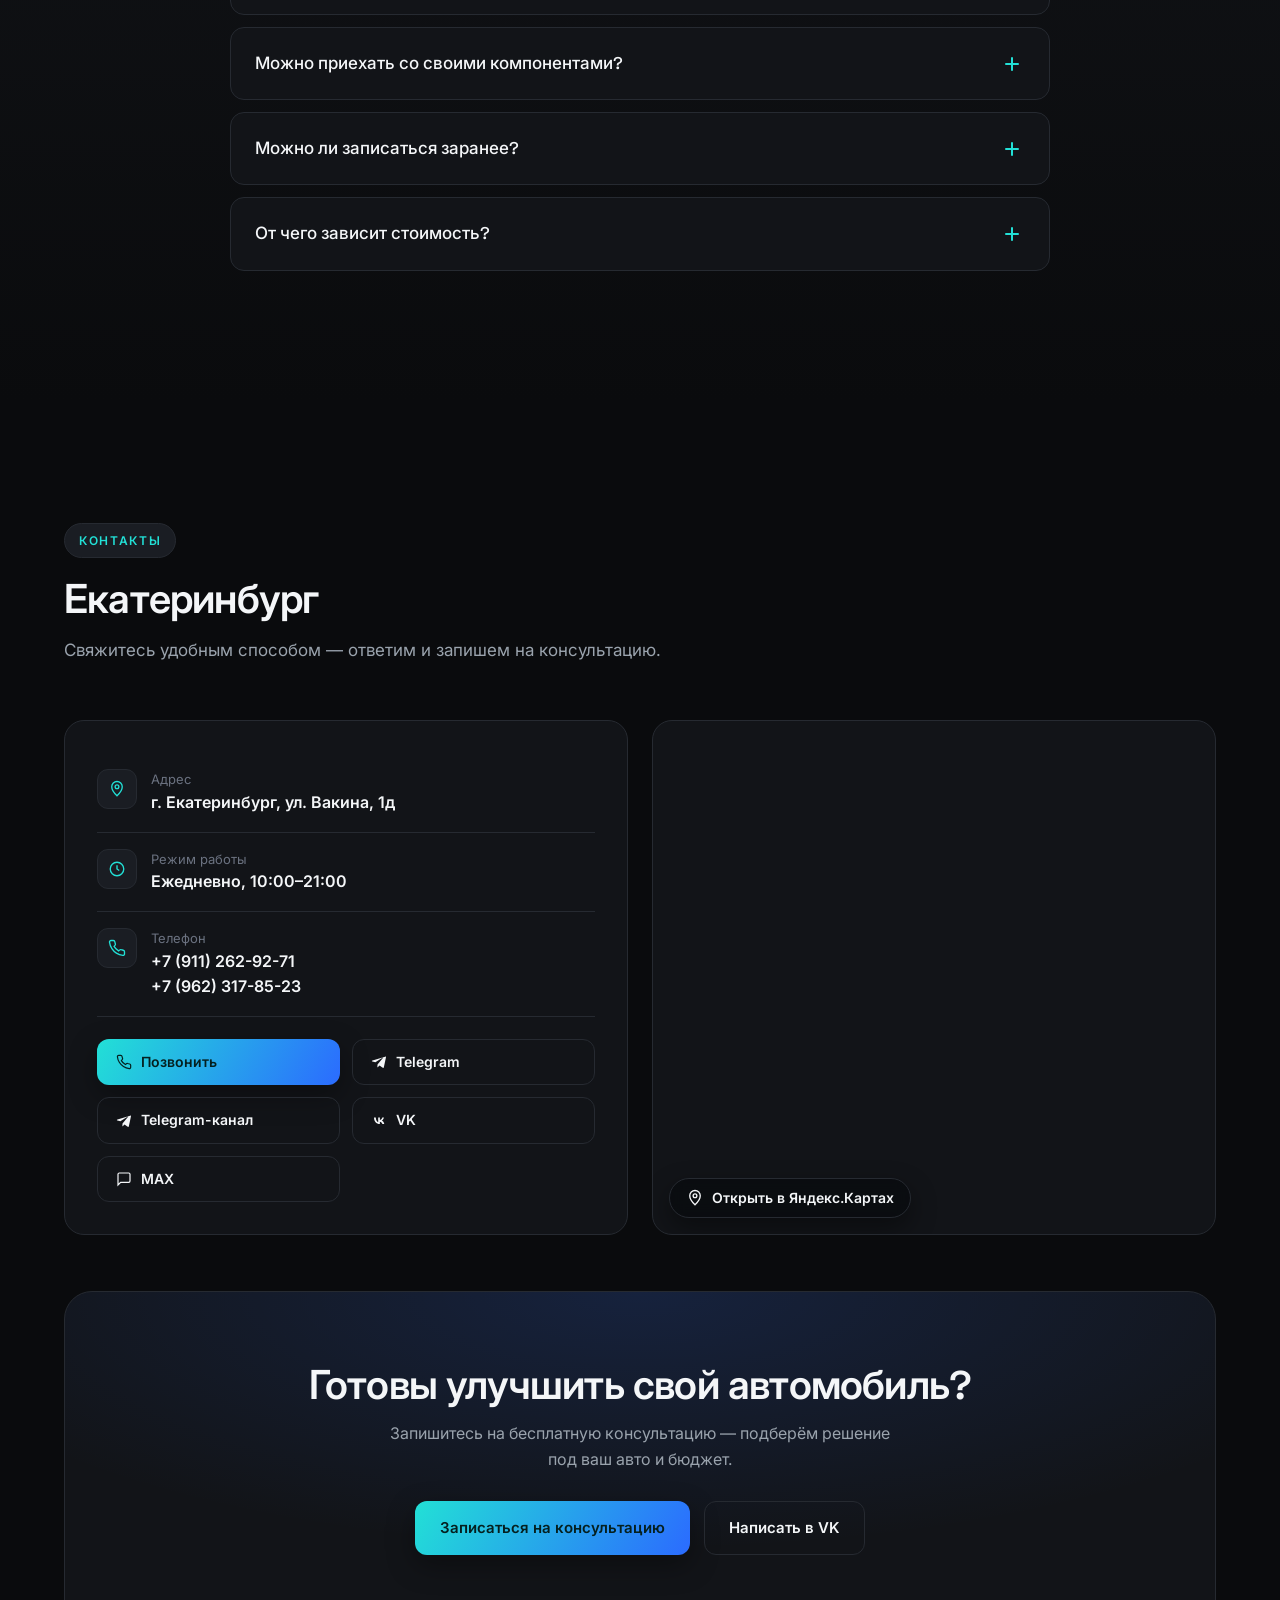
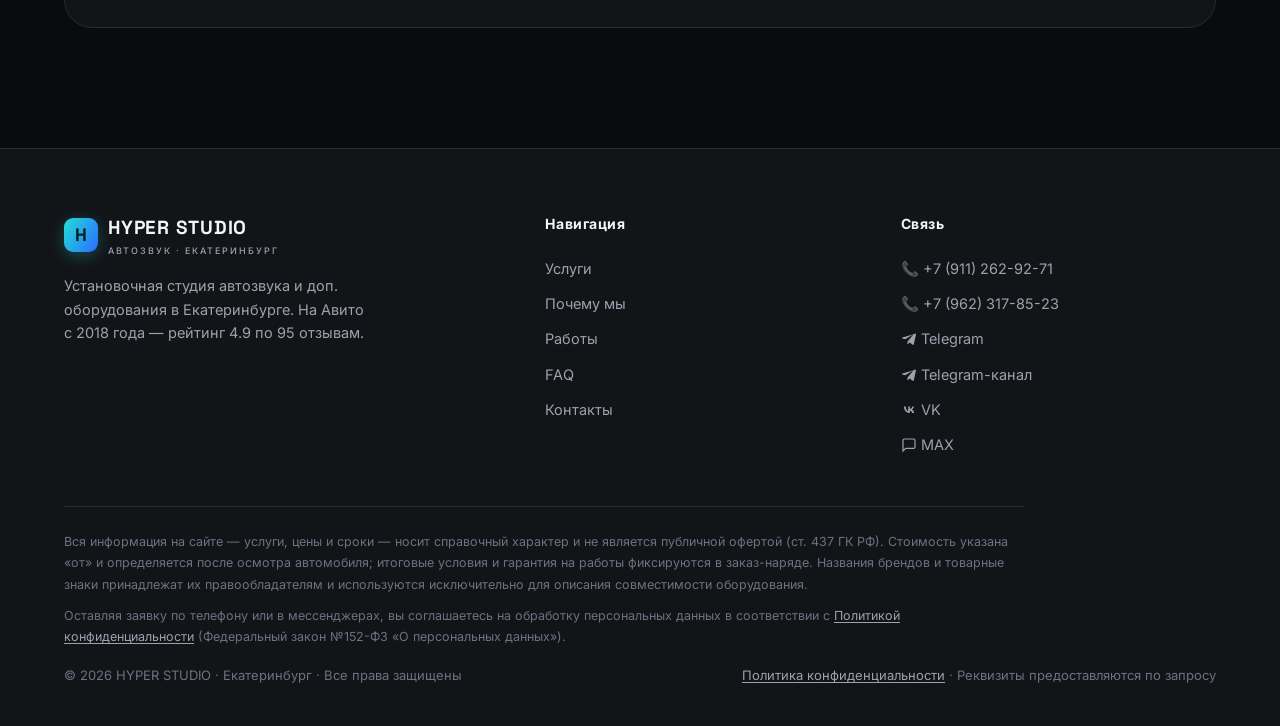
==== commit b656956f: "Add files via upload" ====
--- a/index.html
+++ b/index.html
@@ -18,7 +18,7 @@
 <noscript><div><img src="https://mc.yandex.ru/watch/110935514" style="position:absolute; left:-9999px;" alt="" /></div></noscript>
 <!-- /Yandex.Metrika counter -->
 
-<title>HYPER STUDIO — Автозвук и установка оборудования · Екатеринбург</title>
+<title>HYPER STUDIO — Автозвук и установка оборудования · Екатеринбург</title>
 <meta name="description" content="Студия автозвука и установки оборудования в Екатеринбурге: сабвуферы, усилители, магнитолы Android, акустика, шумоизоляция, подсветка салона, оптика. Настройка звука и бесплатная консультация. ул. Вакина, 1Д.">
 <meta name="keywords" content="HYPER STUDIO, гипер студио, автозвук, автозвук екатеринбург, автозвук екб, установка автозвука, студия автозвука, студия автозвука екатеринбург, автомузыка, автомузыка екатеринбург, музыка в машину, музыка в авто, аудиосистема в авто, автоакустика, акустика в машину, установка акустики, компонентная акустика, динамики в двери, установка динамиков, сабвуфер, саб, установить саб, установить сабвуфер, установить саб в екб, установить саб в екатеринбурге, купить и установить саб, настроить саб, настройка саба, настроить саб в екб, настроить саб в екатеринбурге, настройка сабвуфера, настройка усилителя, усилитель в авто, установка усилителя, магнитола, установка магнитолы, магнитола андроид, android магнитола, головное устройство, штатная магнитола, камера заднего вида, шумоизоляция, шумоизоляция авто, шумоизоляция дверей, шумоизоляция пола, шумка авто, подсветка салона, атмосферная подсветка, rgb подсветка авто, амбиентная подсветка, установка подсветки, оптика, автооптика, ремонт оптики, установка оптики, ксенон, led оптика, подвеска, ремонт подвески, тюнинг подвески, автотюнинг, автотюн, тюнинг авто, тюнинг автомобиля, доп оборудование, установка доп оборудования, автосервис, автосервис екатеринбург, автосервис екб, цифровая приборка, приборная панель, установочная студия, установочный центр екатеринбург, автозвук чкаловский район, автозвук вакина">
 <meta name="robots" content="index, follow, max-image-preview:large">
@@ -103,13 +103,13 @@
     <div>
       <span class="eyebrow">Студия автозвука · Екатеринбург</span>
       <h1>Звук, которому <span class="grad-text">доверяешь</span></h1>
-      <p class="sub">Профессиональная установка автозвука и оборудования для любых автомобилей — аккуратно, с гарантией и честными сроками. Рейтинг 4.9 на Авито, работаем с 2018 года.</p>
+      <p class="sub">Профессиональная установка автозвука и оборудования для любых автомобилей — аккуратно, с гарантией и честными сроками. Рейтинг 4.9 на Авито, работаем с 2018 года.</p>
       <div class="hero-cta">
-        <a href="#contacts" class="btn btn-primary">Записаться на консультацию</a>
+        <a href="#contacts" class="btn btn-primary">Записаться на консультацию</a>
         <a href="#services" class="btn btn-ghost">Смотреть услуги</a>
       </div>
       <div class="hero-badges">
-        <div class="hbadge"><span class="dot"><svg viewBox="0 0 24 24" fill="none" stroke="currentColor" stroke-width="2"><path d="M20 6 9 17l-5-5"/></svg></span>Гарантия на работы</div>
+        <div class="hbadge"><span class="dot"><svg viewBox="0 0 24 24" fill="none" stroke="currentColor" stroke-width="2"><path d="M20 6 9 17l-5-5"/></svg></span>Гарантия на работы</div>
         <div class="hbadge"><span class="dot"><svg viewBox="0 0 24 24" fill="none" stroke="currentColor" stroke-width="2"><path d="M20 6 9 17l-5-5"/></svg></span>Скрытая проводка</div>
         <div class="hbadge"><span class="dot"><svg viewBox="0 0 24 24" fill="none" stroke="currentColor" stroke-width="2"><path d="M20 6 9 17l-5-5"/></svg></span>Любые марки авто</div>
         <div class="hbadge"><span class="dot"><svg viewBox="0 0 24 24" fill="none" stroke="currentColor" stroke-width="2"><path d="M20 6 9 17l-5-5"/></svg></span>Подбор под бюджет</div>
@@ -127,22 +127,22 @@
   <div class="container">
     <div class="sec-head reveal">
       <span class="eyebrow">Услуги</span>
-      <h2>Что мы делаем</h2>
-      <p>Устанавливаем автозвук и оборудование на любые авто — от бюджетных до премиальных. Цены указаны «от»: финальная зависит от модели авто, компонентов и сложности работ.</p>
+      <h2>Что мы делаем</h2>
+      <p>Устанавливаем автозвук и оборудование на любые авто — от бюджетных до премиальных. Цены указаны «от»: финальная зависит от модели авто, компонентов и сложности работ.</p>
     </div>
     <div class="grid-3">
-      <div class="card reveal"><div class="ico"><svg viewBox="0 0 24 24" fill="none" stroke="currentColor" stroke-width="1.8"><circle cx="12" cy="12" r="9"/><circle cx="12" cy="12" r="3"/></svg></div><h3>Автозвук</h3><p>Динамики в штатные места, акустические подиумы, усилители, сабвуферы, протяжка проводки. Подберём систему в любой бюджет.</p><div class="price">от 333 ₽ <span>/ услуга</span></div><a class="learn" href="#contacts">Записаться <svg viewBox="0 0 24 24" fill="none" stroke="currentColor" stroke-width="2"><path d="M5 12h14M13 6l6 6-6 6"/></svg></a></div>
-      <div class="card reveal"><div class="ico"><svg viewBox="0 0 24 24" fill="none" stroke="currentColor" stroke-width="1.8"><rect x="2" y="6" width="20" height="12" rx="2"/><circle cx="8" cy="12" r="2.5"/><path d="M15 10h4M15 14h4"/></svg></div><h3>Магнитолы Android / CarPlay</h3><p>Замена штатной или неисправной системы на новую и удобную. Головные устройства подберём или привезём под заказ.</p><div class="price">от 500 ₽ <span>/ услуга</span></div><a class="learn" href="#contacts">Записаться <svg viewBox="0 0 24 24" fill="none" stroke="currentColor" stroke-width="2"><path d="M5 12h14M13 6l6 6-6 6"/></svg></a></div>
-      <div class="card reveal"><div class="ico"><svg viewBox="0 0 24 24" fill="none" stroke="currentColor" stroke-width="1.8"><path d="M12 3v2M12 19v2M5 12H3M21 12h-2M6 6 4.5 4.5M18 6l1.5-1.5"/><circle cx="12" cy="12" r="4"/></svg></div><h3>Свет и оптика (ПТФ)</h3><p>Противотуманки, «американки», доработка света — с корректной интеграцией в электрику авто.</p><div class="price">от 500 ₽ <span>/ услуга</span></div><a class="learn" href="#contacts">Записаться <svg viewBox="0 0 24 24" fill="none" stroke="currentColor" stroke-width="2"><path d="M5 12h14M13 6l6 6-6 6"/></svg></a></div>
-      <div class="card reveal"><div class="ico"><svg viewBox="0 0 24 24" fill="none" stroke="currentColor" stroke-width="1.8"><path d="M4 12h16M4 7h16M4 17h16"/></svg></div><h3>Подсветка салона</h3><p>Атмосферная и функциональная подсветка салона — аккуратно и со вкусом, без «колхоза».</p><div class="price">от 500 ₽ <span>/ услуга</span></div><a class="learn" href="#contacts">Записаться <svg viewBox="0 0 24 24" fill="none" stroke="currentColor" stroke-width="2"><path d="M5 12h14M13 6l6 6-6 6"/></svg></a></div>
-      <div class="card reveal"><div class="ico"><svg viewBox="0 0 24 24" fill="none" stroke="currentColor" stroke-width="1.8"><path d="M12 2v4M12 18v4M2 12h4M18 12h4"/><rect x="7" y="7" width="10" height="10" rx="2"/></svg></div><h3>Автоакустика и мультимедиа</h3><p>Установка акустики и мультимедийных систем, настройка усилителей — чистый и честный звук.</p><div class="price">от 500 ₽ <span>/ услуга</span></div><a class="learn" href="#contacts">Записаться <svg viewBox="0 0 24 24" fill="none" stroke="currentColor" stroke-width="2"><path d="M5 12h14M13 6l6 6-6 6"/></svg></a></div>
-      <div class="card reveal"><div class="ico"><svg viewBox="0 0 24 24" fill="none" stroke="currentColor" stroke-width="1.8"><path d="M4 4h16v16H4z"/><path d="M8 8h8v8H8z"/></svg></div><h3>Шумоизоляция</h3><p>Локальная или полная шумоизоляция — тише салон, чище бас, комфортнее в дороге.</p><div class="price">от 500 ₽ <span>/ услуга</span></div><a class="learn" href="#contacts">Записаться <svg viewBox="0 0 24 24" fill="none" stroke="currentColor" stroke-width="2"><path d="M5 12h14M13 6l6 6-6 6"/></svg></a></div>
-      <div class="card reveal"><div class="ico"><svg viewBox="0 0 24 24" fill="none" stroke="currentColor" stroke-width="1.8"><path d="M4 14h4v6H4zM10 4h4v16h-4zM16 9h4v11h-4z"/></svg></div><h3>Камеры и парктроники</h3><p>Камеры заднего вида, камеры 360° и парктроники — установка и настройка под ключ.</p><div class="price">от 500 ₽ <span>/ услуга</span></div><a class="learn" href="#contacts">Записаться <svg viewBox="0 0 24 24" fill="none" stroke="currentColor" stroke-width="2"><path d="M5 12h14M13 6l6 6-6 6"/></svg></a></div>
-      <div class="card reveal"><div class="ico"><svg viewBox="0 0 24 24" fill="none" stroke="currentColor" stroke-width="1.8"><circle cx="11" cy="11" r="7"/><path d="m21 21-4.3-4.3"/></svg></div><h3>Видеорегистраторы</h3><p>Установка видеорегистраторов с передней и задней камерой — аккуратно и скрыто.</p><div class="price">от 500 ₽ <span>/ услуга</span></div><a class="learn" href="#contacts">Записаться <svg viewBox="0 0 24 24" fill="none" stroke="currentColor" stroke-width="2"><path d="M5 12h14M13 6l6 6-6 6"/></svg></a></div>
-      <div class="card reveal"><div class="ico"><svg viewBox="0 0 24 24" fill="none" stroke="currentColor" stroke-width="1.8"><path d="M13 2 3 14h7l-1 8 10-12h-7z"/></svg></div><h3>Тюнинг электросистем</h3><p>Замена генератора на усиленный, диагностика и доработка электрики авто.</p><div class="price">от 500 ₽ <span>/ услуга</span></div><a class="learn" href="#contacts">Записаться <svg viewBox="0 0 24 24" fill="none" stroke="currentColor" stroke-width="2"><path d="M5 12h14M13 6l6 6-6 6"/></svg></a></div>
-    </div>
-    <p class="extras reveal">Также изготавливаем: дверные карты — от 25 000 ₽ · короба под сабвуфер — от 12 000 ₽ · замена штатного генератора на усиленный · камеры 360°.</p>
-    <div class="promo reveal"><span class="pf">🔥</span><div class="pt"><b>Скидка на установку до 50%</b> при покупке комплектующих у нас — с гарантией производителя: Pride, Deaf Bonce, AMP, COLT, EDGE, SWAT, Урал, ORIS, ACV, FSD, STEG и другие. Можно приехать и со своими компонентами.</div></div>
+      <div class="card reveal"><div class="ico"><svg viewBox="0 0 24 24" fill="none" stroke="currentColor" stroke-width="1.8"><circle cx="12" cy="12" r="9"/><circle cx="12" cy="12" r="3"/></svg></div><h3>Автозвук</h3><p>Динамики в штатные места, акустические подиумы, усилители, сабвуферы, протяжка проводки. Подберём систему в любой бюджет.</p><div class="price">от 333 ₽ <span>/ услуга</span></div><a class="learn" href="#contacts">Записаться <svg viewBox="0 0 24 24" fill="none" stroke="currentColor" stroke-width="2"><path d="M5 12h14M13 6l6 6-6 6"/></svg></a></div>
+      <div class="card reveal"><div class="ico"><svg viewBox="0 0 24 24" fill="none" stroke="currentColor" stroke-width="1.8"><rect x="2" y="6" width="20" height="12" rx="2"/><circle cx="8" cy="12" r="2.5"/><path d="M15 10h4M15 14h4"/></svg></div><h3>Магнитолы Android / CarPlay</h3><p>Замена штатной или неисправной системы на новую и удобную. Головные устройства подберём или привезём под заказ.</p><div class="price">от 500 ₽ <span>/ услуга</span></div><a class="learn" href="#contacts">Записаться <svg viewBox="0 0 24 24" fill="none" stroke="currentColor" stroke-width="2"><path d="M5 12h14M13 6l6 6-6 6"/></svg></a></div>
+      <div class="card reveal"><div class="ico"><svg viewBox="0 0 24 24" fill="none" stroke="currentColor" stroke-width="1.8"><path d="M12 3v2M12 19v2M5 12H3M21 12h-2M6 6 4.5 4.5M18 6l1.5-1.5"/><circle cx="12" cy="12" r="4"/></svg></div><h3>Свет и оптика (ПТФ)</h3><p>Противотуманки, «американки», доработка света — с корректной интеграцией в электрику авто.</p><div class="price">от 500 ₽ <span>/ услуга</span></div><a class="learn" href="#contacts">Записаться <svg viewBox="0 0 24 24" fill="none" stroke="currentColor" stroke-width="2"><path d="M5 12h14M13 6l6 6-6 6"/></svg></a></div>
+      <div class="card reveal"><div class="ico"><svg viewBox="0 0 24 24" fill="none" stroke="currentColor" stroke-width="1.8"><path d="M4 12h16M4 7h16M4 17h16"/></svg></div><h3>Подсветка салона</h3><p>Атмосферная и функциональная подсветка салона — аккуратно и со вкусом, без «колхоза».</p><div class="price">от 500 ₽ <span>/ услуга</span></div><a class="learn" href="#contacts">Записаться <svg viewBox="0 0 24 24" fill="none" stroke="currentColor" stroke-width="2"><path d="M5 12h14M13 6l6 6-6 6"/></svg></a></div>
+      <div class="card reveal"><div class="ico"><svg viewBox="0 0 24 24" fill="none" stroke="currentColor" stroke-width="1.8"><path d="M12 2v4M12 18v4M2 12h4M18 12h4"/><rect x="7" y="7" width="10" height="10" rx="2"/></svg></div><h3>Автоакустика и мультимедиа</h3><p>Установка акустики и мультимедийных систем, настройка усилителей — чистый и честный звук.</p><div class="price">от 500 ₽ <span>/ услуга</span></div><a class="learn" href="#contacts">Записаться <svg viewBox="0 0 24 24" fill="none" stroke="currentColor" stroke-width="2"><path d="M5 12h14M13 6l6 6-6 6"/></svg></a></div>
+      <div class="card reveal"><div class="ico"><svg viewBox="0 0 24 24" fill="none" stroke="currentColor" stroke-width="1.8"><path d="M4 4h16v16H4z"/><path d="M8 8h8v8H8z"/></svg></div><h3>Шумоизоляция</h3><p>Локальная или полная шумоизоляция — тише салон, чище бас, комфортнее в дороге.</p><div class="price">от 500 ₽ <span>/ услуга</span></div><a class="learn" href="#contacts">Записаться <svg viewBox="0 0 24 24" fill="none" stroke="currentColor" stroke-width="2"><path d="M5 12h14M13 6l6 6-6 6"/></svg></a></div>
+      <div class="card reveal"><div class="ico"><svg viewBox="0 0 24 24" fill="none" stroke="currentColor" stroke-width="1.8"><path d="M4 14h4v6H4zM10 4h4v16h-4zM16 9h4v11h-4z"/></svg></div><h3>Камеры и парктроники</h3><p>Камеры заднего вида, камеры 360° и парктроники — установка и настройка под ключ.</p><div class="price">от 500 ₽ <span>/ услуга</span></div><a class="learn" href="#contacts">Записаться <svg viewBox="0 0 24 24" fill="none" stroke="currentColor" stroke-width="2"><path d="M5 12h14M13 6l6 6-6 6"/></svg></a></div>
+      <div class="card reveal"><div class="ico"><svg viewBox="0 0 24 24" fill="none" stroke="currentColor" stroke-width="1.8"><circle cx="11" cy="11" r="7"/><path d="m21 21-4.3-4.3"/></svg></div><h3>Видеорегистраторы</h3><p>Установка видеорегистраторов с передней и задней камерой — аккуратно и скрыто.</p><div class="price">от 500 ₽ <span>/ услуга</span></div><a class="learn" href="#contacts">Записаться <svg viewBox="0 0 24 24" fill="none" stroke="currentColor" stroke-width="2"><path d="M5 12h14M13 6l6 6-6 6"/></svg></a></div>
+      <div class="card reveal"><div class="ico"><svg viewBox="0 0 24 24" fill="none" stroke="currentColor" stroke-width="1.8"><path d="M13 2 3 14h7l-1 8 10-12h-7z"/></svg></div><h3>Тюнинг электросистем</h3><p>Замена генератора на усиленный, диагностика и доработка электрики авто.</p><div class="price">от 500 ₽ <span>/ услуга</span></div><a class="learn" href="#contacts">Записаться <svg viewBox="0 0 24 24" fill="none" stroke="currentColor" stroke-width="2"><path d="M5 12h14M13 6l6 6-6 6"/></svg></a></div>
+    </div>
+    <p class="extras reveal">Также изготавливаем: дверные карты — от 25 000 ₽ · короба под сабвуфер — от 12 000 ₽ · замена штатного генератора на усиленный · камеры 360°.</p>
+    <div class="promo reveal"><span class="pf">🔥</span><div class="pt"><b>Скидка на установку до 50%</b> при покупке комплектующих у нас — с гарантией производителя: Pride, Deaf Bonce, AMP, COLT, EDGE, SWAT, Урал, ORIS, ACV, FSD, STEG и другие. Можно приехать и со своими компонентами.</div></div>
   </div>
 </section>
 
@@ -152,27 +152,27 @@
     <div class="sec-head reveal">
       <span class="eyebrow">Почему мы</span>
       <h2>Установка без компромиссов</h2>
-      <p>Работаем как студия: аккуратно, прозрачно и с ответственностью за результат.</p>
+      <p>Работаем как студия: аккуратно, прозрачно и с ответственностью за результат.</p>
     </div>
     <div class="stats">
-      <div class="stat reveal"><div class="num">4.9</div><div class="lbl">рейтинг на Авито</div></div>
+      <div class="stat reveal"><div class="num">4.9</div><div class="lbl">рейтинг на Авито</div></div>
       <div class="stat reveal"><div class="num" data-count="95" data-suffix="+">0</div><div class="lbl">отзывов клиентов</div></div>
-      <div class="stat reveal"><div class="num" data-count="7">0</div><div class="lbl">лет на Авито</div></div>
+      <div class="stat reveal"><div class="num" data-count="7">0</div><div class="lbl">лет на Авито</div></div>
       <div class="stat reveal"><div class="num" data-count="40" data-suffix="+">0</div><div class="lbl">марок авто</div></div>
     </div>
     <div class="why-grid">
-      <div class="why-item reveal"><span class="wi"><svg viewBox="0 0 24 24" fill="none" stroke="currentColor" stroke-width="2"><path d="M12 22s8-4 8-10V5l-8-3-8 3v7c0 6 8 10 8 10Z"/></svg></span><div><h3>Гарантия</h3><p>Отвечаем за монтаж и работу оборудования после сдачи.</p></div></div>
+      <div class="why-item reveal"><span class="wi"><svg viewBox="0 0 24 24" fill="none" stroke="currentColor" stroke-width="2"><path d="M12 22s8-4 8-10V5l-8-3-8 3v7c0 6 8 10 8 10Z"/></svg></span><div><h3>Гарантия</h3><p>Отвечаем за монтаж и работу оборудования после сдачи.</p></div></div>
       <div class="why-item reveal"><span class="wi"><svg viewBox="0 0 24 24" fill="none" stroke="currentColor" stroke-width="2"><path d="M20 6 9 17l-5-5"/></svg></span><div><h3>Аккуратный монтаж</h3><p>Скрытая проводка, чистота салона, заводской вид.</p></div></div>
-      <div class="why-item reveal"><span class="wi"><svg viewBox="0 0 24 24" fill="none" stroke="currentColor" stroke-width="2"><circle cx="12" cy="12" r="9"/><path d="M12 7v5l3 2"/></svg></span><div><h3>Честные сроки</h3><p>Называем реальные сроки и цену «под ключ» заранее.</p></div></div>
+      <div class="why-item reveal"><span class="wi"><svg viewBox="0 0 24 24" fill="none" stroke="currentColor" stroke-width="2"><circle cx="12" cy="12" r="9"/><path d="M12 7v5l3 2"/></svg></span><div><h3>Честные сроки</h3><p>Называем реальные сроки и цену «под ключ» заранее.</p></div></div>
       <div class="why-item reveal"><span class="wi"><svg viewBox="0 0 24 24" fill="none" stroke="currentColor" stroke-width="2"><path d="M12 2 4 7v6c0 5 3.5 7.7 8 9 4.5-1.3 8-4 8-9V7z"/></svg></span><div><h3>Безопасность</h3><p>Корректное подключение без риска для электрики авто.</p></div></div>
       <div class="why-item reveal"><span class="wi"><svg viewBox="0 0 24 24" fill="none" stroke="currentColor" stroke-width="2"><path d="M12 2v20M5 5l14 14M19 5 5 19"/></svg></span><div><h3>Экспертиза</h3><p>Подберём компоненты, которые реально раскроют звук.</p></div></div>
-      <div class="why-item reveal"><span class="wi"><svg viewBox="0 0 24 24" fill="none" stroke="currentColor" stroke-width="2"><path d="M21 15a2 2 0 0 1-2 2H7l-4 4V5a2 2 0 0 1 2-2h14a2 2 0 0 1 2 2z"/></svg></span><div><h3>Консультация</h3><p>Разберём задачу и бюджет до начала работ.</p></div></div>
+      <div class="why-item reveal"><span class="wi"><svg viewBox="0 0 24 24" fill="none" stroke="currentColor" stroke-width="2"><path d="M21 15a2 2 0 0 1-2 2H7l-4 4V5a2 2 0 0 1 2-2h14a2 2 0 0 1 2 2z"/></svg></span><div><h3>Консультация</h3><p>Разберём задачу и бюджет до начала работ.</p></div></div>
     </div>
     <div class="master reveal">
       <div class="master-badge">HYPER SOUND</div>
       <div class="master-body">
-        <h3>Мастер студии — Рафаэль</h3>
-        <p>Профессиональный электрик и участник команды <strong>Dynamic State</strong>. В автозвуке более 5 лет: профессиональная консультация, подбор компонентов и гарантия производителя. При покупке комплектующих у нас — скидка на установку.</p>
+        <h3>Мастер студии — Рафаэль</h3>
+        <p>Профессиональный электрик и участник команды <strong>Dynamic State</strong>. В автозвуке более 5 лет: профессиональная консультация, подбор компонентов и гарантия производителя. При покупке комплектующих у нас — скидка на установку.</p>
       </div>
     </div>
   </div>
@@ -184,7 +184,7 @@
     <div class="sec-head reveal">
       <span class="eyebrow">Портфолио</span>
       <h2>Наши работы</h2>
-      <p>Реальные работы студии: автозвук, магнитолы Android, сабвуферы, усилители и шумоизоляция.</p>
+      <p>Реальные работы студии: автозвук, магнитолы Android, сабвуферы, усилители и шумоизоляция.</p>
     </div>
     <div class="folio">
       <div class="tile big reveal has-photo" id="p1" data-label="Аудиосистема · саб + усилитель"><img src="assets/img/01-audiosistema-sab-usilitel.jpg" alt="Аудиосистема - саб + усилитель — HYPER STUDIO, автозвук в Екатеринбурге" loading="lazy" decoding="async" width="754" height="1000"><a class="t-open" href="#p1" aria-label="Открыть фото"></a><a class="t-close" href="#folio" aria-label="Закрыть"></a></div>
@@ -208,17 +208,17 @@
 <section id="process" class="why">
   <div class="container">
     <div class="sec-head reveal">
-      <span class="eyebrow">Как мы работаем</span>
-      <h2>Процесс в 6 шагов</h2>
-      <p>Прозрачно на каждом этапе — от заявки до выдачи с гарантией.</p>
+      <span class="eyebrow">Как мы работаем</span>
+      <h2>Процесс в 6 шагов</h2>
+      <p>Прозрачно на каждом этапе — от заявки до выдачи с гарантией.</p>
     </div>
     <div class="steps">
-      <div class="step reveal"><div class="n">1</div><h3>Заявка</h3><p>Оставляете заявку по телефону или в мессенджере.</p></div>
-      <div class="step reveal"><div class="n">2</div><h3>Консультация</h3><p>Обсуждаем задачу, авто и бюджет.</p></div>
-      <div class="step reveal"><div class="n">3</div><h3>Подбор</h3><p>Предлагаем компоненты и решение под вас.</p></div>
-      <div class="step reveal"><div class="n">4</div><h3>Установка</h3><p>Аккуратный монтаж со скрытой проводкой.</p></div>
+      <div class="step reveal"><div class="n">1</div><h3>Заявка</h3><p>Оставляете заявку по телефону или в мессенджере.</p></div>
+      <div class="step reveal"><div class="n">2</div><h3>Консультация</h3><p>Обсуждаем задачу, авто и бюджет.</p></div>
+      <div class="step reveal"><div class="n">3</div><h3>Подбор</h3><p>Предлагаем компоненты и решение под вас.</p></div>
+      <div class="step reveal"><div class="n">4</div><h3>Установка</h3><p>Аккуратный монтаж со скрытой проводкой.</p></div>
       <div class="step reveal"><div class="n">5</div><h3>Настройка</h3><p>Настраиваем звук под ваш салон.</p></div>
-      <div class="step reveal"><div class="n">6</div><h3>Выдача и гарантия</h3><p>Показываем результат и выдаём гарантию.</p></div>
+      <div class="step reveal"><div class="n">6</div><h3>Выдача и гарантия</h3><p>Показываем результат и выдаём гарантию.</p></div>
     </div>
   </div>
 </section>
@@ -229,24 +229,24 @@
     <div class="sec-head reveal">
       <span class="eyebrow">Отзывы</span>
       <h2>Что говорят клиенты</h2>
-      <p>Реальные отзывы клиентов с Авито — рейтинг 4.9 из 5 по 95 отзывам.</p>
+      <p>Реальные отзывы клиентов с Авито — рейтинг 4.9 из 5 по 95 отзывам.</p>
     </div>
     <div class="reviews">
-      <div class="review reveal"><div class="stars"><svg viewBox="0 0 24 24" fill="currentColor"><path d="m12 2 3 7h7l-5.5 4 2 7L12 16l-6.5 4 2-7L2 9h7z"/></svg><svg viewBox="0 0 24 24" fill="currentColor"><path d="m12 2 3 7h7l-5.5 4 2 7L12 16l-6.5 4 2-7L2 9h7z"/></svg><svg viewBox="0 0 24 24" fill="currentColor"><path d="m12 2 3 7h7l-5.5 4 2 7L12 16l-6.5 4 2-7L2 9h7z"/></svg><svg viewBox="0 0 24 24" fill="currentColor"><path d="m12 2 3 7h7l-5.5 4 2 7L12 16l-6.5 4 2-7L2 9h7z"/></svg><svg viewBox="0 0 24 24" fill="currentColor"><path d="m12 2 3 7h7l-5.5 4 2 7L12 16l-6.5 4 2-7L2 9h7z"/></svg></div><p>«Парни молодцы, всё понравилось, сделали быстро и качественно.»</p><div class="who"><div class="av">Д</div><div><b>Данил Кузнецов</b><small>Установка автозвука</small></div></div></div>
-      <div class="review reveal"><div class="stars"><svg viewBox="0 0 24 24" fill="currentColor"><path d="m12 2 3 7h7l-5.5 4 2 7L12 16l-6.5 4 2-7L2 9h7z"/></svg><svg viewBox="0 0 24 24" fill="currentColor"><path d="m12 2 3 7h7l-5.5 4 2 7L12 16l-6.5 4 2-7L2 9h7z"/></svg><svg viewBox="0 0 24 24" fill="currentColor"><path d="m12 2 3 7h7l-5.5 4 2 7L12 16l-6.5 4 2-7L2 9h7z"/></svg><svg viewBox="0 0 24 24" fill="currentColor"><path d="m12 2 3 7h7l-5.5 4 2 7L12 16l-6.5 4 2-7L2 9h7z"/></svg><svg viewBox="0 0 24 24" fill="currentColor"><path d="m12 2 3 7h7l-5.5 4 2 7L12 16l-6.5 4 2-7L2 9h7z"/></svg></div><p>«Приехал на установку андроид-магнитолы — сделали всё быстро и качественно, цены адекватные. Заодно поставили камеру заднего вида, всё проверили и настроили.»</p><div class="who"><div class="av">К</div><div><b>Константин</b><small>Магнитола Android</small></div></div></div>
-      <div class="review reveal"><div class="stars"><svg viewBox="0 0 24 24" fill="currentColor"><path d="m12 2 3 7h7l-5.5 4 2 7L12 16l-6.5 4 2-7L2 9h7z"/></svg><svg viewBox="0 0 24 24" fill="currentColor"><path d="m12 2 3 7h7l-5.5 4 2 7L12 16l-6.5 4 2-7L2 9h7z"/></svg><svg viewBox="0 0 24 24" fill="currentColor"><path d="m12 2 3 7h7l-5.5 4 2 7L12 16l-6.5 4 2-7L2 9h7z"/></svg><svg viewBox="0 0 24 24" fill="currentColor"><path d="m12 2 3 7h7l-5.5 4 2 7L12 16l-6.5 4 2-7L2 9h7z"/></svg><svg viewBox="0 0 24 24" fill="currentColor"><path d="m12 2 3 7h7l-5.5 4 2 7L12 16l-6.5 4 2-7L2 9h7z"/></svg></div><p>«Договорился, приехал — установили магнитолу, колонки и камеру заднего вида. Всё быстро и качественно. В будущем буду обращаться только к ним.»</p><div class="who"><div class="av">M</div><div><b>Maximus</b><small>Магнитола Android</small></div></div></div>
-      <div class="review reveal"><div class="stars"><svg viewBox="0 0 24 24" fill="currentColor"><path d="m12 2 3 7h7l-5.5 4 2 7L12 16l-6.5 4 2-7L2 9h7z"/></svg><svg viewBox="0 0 24 24" fill="currentColor"><path d="m12 2 3 7h7l-5.5 4 2 7L12 16l-6.5 4 2-7L2 9h7z"/></svg><svg viewBox="0 0 24 24" fill="currentColor"><path d="m12 2 3 7h7l-5.5 4 2 7L12 16l-6.5 4 2-7L2 9h7z"/></svg><svg viewBox="0 0 24 24" fill="currentColor"><path d="m12 2 3 7h7l-5.5 4 2 7L12 16l-6.5 4 2-7L2 9h7z"/></svg><svg viewBox="0 0 24 24" fill="currentColor"><path d="m12 2 3 7h7l-5.5 4 2 7L12 16l-6.5 4 2-7L2 9h7z"/></svg></div><p>«Была у ребят уже два раза. Сначала ставили парктроники, а в этот раз — андроид-экран вместо штатной магнитолы на Лансер 10 и видеорегистратор с передней и задней камерами.»</p><div class="who"><div class="av">В</div><div><b>Василиса Мишина</b><small>Установка автозвука</small></div></div></div>
-      <div class="review reveal"><div class="stars"><svg viewBox="0 0 24 24" fill="currentColor"><path d="m12 2 3 7h7l-5.5 4 2 7L12 16l-6.5 4 2-7L2 9h7z"/></svg><svg viewBox="0 0 24 24" fill="currentColor"><path d="m12 2 3 7h7l-5.5 4 2 7L12 16l-6.5 4 2-7L2 9h7z"/></svg><svg viewBox="0 0 24 24" fill="currentColor"><path d="m12 2 3 7h7l-5.5 4 2 7L12 16l-6.5 4 2-7L2 9h7z"/></svg><svg viewBox="0 0 24 24" fill="currentColor"><path d="m12 2 3 7h7l-5.5 4 2 7L12 16l-6.5 4 2-7L2 9h7z"/></svg><svg viewBox="0 0 24 24" fill="currentColor"><path d="m12 2 3 7h7l-5.5 4 2 7L12 16l-6.5 4 2-7L2 9h7z"/></svg></div><p>«Спасибо огромное! Установили магнитолу и колонки в Гранту. Всё объяснили, рассказали, показали — обратно ехала с музыкой, довольная и счастливая!»</p><div class="who"><div class="av">Е</div><div><b>Елена</b><small>Установка автозвука</small></div></div></div>
-      <div class="review reveal"><div class="stars"><svg viewBox="0 0 24 24" fill="currentColor"><path d="m12 2 3 7h7l-5.5 4 2 7L12 16l-6.5 4 2-7L2 9h7z"/></svg><svg viewBox="0 0 24 24" fill="currentColor"><path d="m12 2 3 7h7l-5.5 4 2 7L12 16l-6.5 4 2-7L2 9h7z"/></svg><svg viewBox="0 0 24 24" fill="currentColor"><path d="m12 2 3 7h7l-5.5 4 2 7L12 16l-6.5 4 2-7L2 9h7z"/></svg><svg viewBox="0 0 24 24" fill="currentColor"><path d="m12 2 3 7h7l-5.5 4 2 7L12 16l-6.5 4 2-7L2 9h7z"/></svg><svg viewBox="0 0 24 24" fill="currentColor"><path d="m12 2 3 7h7l-5.5 4 2 7L12 16l-6.5 4 2-7L2 9h7z"/></svg></div><p>«Парни молодцы, сделали всё качественно и быстро. Цены более чем адекватные. Большое спасибо, рекомендую!»</p><div class="who"><div class="av">А</div><div><b>Александр</b><small>Магнитола Android</small></div></div></div>
-      <div class="review reveal"><div class="stars"><svg viewBox="0 0 24 24" fill="currentColor"><path d="m12 2 3 7h7l-5.5 4 2 7L12 16l-6.5 4 2-7L2 9h7z"/></svg><svg viewBox="0 0 24 24" fill="currentColor"><path d="m12 2 3 7h7l-5.5 4 2 7L12 16l-6.5 4 2-7L2 9h7z"/></svg><svg viewBox="0 0 24 24" fill="currentColor"><path d="m12 2 3 7h7l-5.5 4 2 7L12 16l-6.5 4 2-7L2 9h7z"/></svg><svg viewBox="0 0 24 24" fill="currentColor"><path d="m12 2 3 7h7l-5.5 4 2 7L12 16l-6.5 4 2-7L2 9h7z"/></svg><svg viewBox="0 0 24 24" fill="currentColor"><path d="m12 2 3 7h7l-5.5 4 2 7L12 16l-6.5 4 2-7L2 9h7z"/></svg></div><p>«Подобрали новое головное устройство точно под мой бюджет и требования. Всё пришло, всё работает — я доволен, спасибо!»</p><div class="who"><div class="av">А</div><div><b>Алексей</b><small>Магнитола Android</small></div></div></div>
-      <div class="review reveal"><div class="stars"><svg viewBox="0 0 24 24" fill="currentColor"><path d="m12 2 3 7h7l-5.5 4 2 7L12 16l-6.5 4 2-7L2 9h7z"/></svg><svg viewBox="0 0 24 24" fill="currentColor"><path d="m12 2 3 7h7l-5.5 4 2 7L12 16l-6.5 4 2-7L2 9h7z"/></svg><svg viewBox="0 0 24 24" fill="currentColor"><path d="m12 2 3 7h7l-5.5 4 2 7L12 16l-6.5 4 2-7L2 9h7z"/></svg><svg viewBox="0 0 24 24" fill="currentColor"><path d="m12 2 3 7h7l-5.5 4 2 7L12 16l-6.5 4 2-7L2 9h7z"/></svg><svg viewBox="0 0 24 24" fill="currentColor"><path d="m12 2 3 7h7l-5.5 4 2 7L12 16l-6.5 4 2-7L2 9h7z"/></svg></div><p>«Грамот��ые ребята, быстро и профессионально установили комплект звука. Советую сначала посоветоваться с ними по компонентам — подскажут, как уложиться в бюджет.»</p><div class="who"><div class="av">А</div><div><b>Антон</b><small>Установка автозвука</small></div></div></div>
-      <div class="review reveal"><div class="stars"><svg viewBox="0 0 24 24" fill="currentColor"><path d="m12 2 3 7h7l-5.5 4 2 7L12 16l-6.5 4 2-7L2 9h7z"/></svg><svg viewBox="0 0 24 24" fill="currentColor"><path d="m12 2 3 7h7l-5.5 4 2 7L12 16l-6.5 4 2-7L2 9h7z"/></svg><svg viewBox="0 0 24 24" fill="currentColor"><path d="m12 2 3 7h7l-5.5 4 2 7L12 16l-6.5 4 2-7L2 9h7z"/></svg><svg viewBox="0 0 24 24" fill="currentColor"><path d="m12 2 3 7h7l-5.5 4 2 7L12 16l-6.5 4 2-7L2 9h7z"/></svg><svg viewBox="0 0 24 24" fill="currentColor"><path d="m12 2 3 7h7l-5.5 4 2 7L12 16l-6.5 4 2-7L2 9h7z"/></svg></div><p>«Всё сделали очень быстро и качественно! Сотрудники 10/10 — приятные, доброжелательные, работают от души. За автозвуком теперь только к ним.»</p><div class="who"><div class="av">А</div><div><b>Алексей</b><small>Установка автозвука</small></div></div></div>
-      <div class="review reveal"><div class="stars"><svg viewBox="0 0 24 24" fill="currentColor"><path d="m12 2 3 7h7l-5.5 4 2 7L12 16l-6.5 4 2-7L2 9h7z"/></svg><svg viewBox="0 0 24 24" fill="currentColor"><path d="m12 2 3 7h7l-5.5 4 2 7L12 16l-6.5 4 2-7L2 9h7z"/></svg><svg viewBox="0 0 24 24" fill="currentColor"><path d="m12 2 3 7h7l-5.5 4 2 7L12 16l-6.5 4 2-7L2 9h7z"/></svg><svg viewBox="0 0 24 24" fill="currentColor"><path d="m12 2 3 7h7l-5.5 4 2 7L12 16l-6.5 4 2-7L2 9h7z"/></svg><svg viewBox="0 0 24 24" fill="currentColor"><path d="m12 2 3 7h7l-5.5 4 2 7L12 16l-6.5 4 2-7L2 9h7z"/></svg></div><p>«Заменили динамики в штатных местах на Hyundai Elantra за пару часов, помогли с подбором. Мастера, рекомендую!»</p><div class="who"><div class="av">Н</div><div><b>Никита</b><small>Установка автозвука</small></div></div></div>
-      <div class="review reveal"><div class="stars"><svg viewBox="0 0 24 24" fill="currentColor"><path d="m12 2 3 7h7l-5.5 4 2 7L12 16l-6.5 4 2-7L2 9h7z"/></svg><svg viewBox="0 0 24 24" fill="currentColor"><path d="m12 2 3 7h7l-5.5 4 2 7L12 16l-6.5 4 2-7L2 9h7z"/></svg><svg viewBox="0 0 24 24" fill="currentColor"><path d="m12 2 3 7h7l-5.5 4 2 7L12 16l-6.5 4 2-7L2 9h7z"/></svg><svg viewBox="0 0 24 24" fill="currentColor"><path d="m12 2 3 7h7l-5.5 4 2 7L12 16l-6.5 4 2-7L2 9h7z"/></svg><svg viewBox="0 0 24 24" fill="currentColor"><path d="m12 2 3 7h7l-5.5 4 2 7L12 16l-6.5 4 2-7L2 9h7z"/></svg></div><p>«Списались с Рафаэлем, обговорили задачу, подобрали компоненты — и уже через два дня музыка заиграла новыми красками.»</p><div class="who"><div class="av">R</div><div><b>Ruslan</b><small>Установка автозвука</small></div></div></div>
+      <div class="review reveal"><div class="stars"><svg viewBox="0 0 24 24" fill="currentColor"><path d="m12 2 3 7h7l-5.5 4 2 7L12 16l-6.5 4 2-7L2 9h7z"/></svg><svg viewBox="0 0 24 24" fill="currentColor"><path d="m12 2 3 7h7l-5.5 4 2 7L12 16l-6.5 4 2-7L2 9h7z"/></svg><svg viewBox="0 0 24 24" fill="currentColor"><path d="m12 2 3 7h7l-5.5 4 2 7L12 16l-6.5 4 2-7L2 9h7z"/></svg><svg viewBox="0 0 24 24" fill="currentColor"><path d="m12 2 3 7h7l-5.5 4 2 7L12 16l-6.5 4 2-7L2 9h7z"/></svg><svg viewBox="0 0 24 24" fill="currentColor"><path d="m12 2 3 7h7l-5.5 4 2 7L12 16l-6.5 4 2-7L2 9h7z"/></svg></div><p>«Парни молодцы, всё понравилось, сделали быстро и качественно.»</p><div class="who"><div class="av">Д</div><div><b>Данил Кузнецов</b><small>Установка автозвука</small></div></div></div>
+      <div class="review reveal"><div class="stars"><svg viewBox="0 0 24 24" fill="currentColor"><path d="m12 2 3 7h7l-5.5 4 2 7L12 16l-6.5 4 2-7L2 9h7z"/></svg><svg viewBox="0 0 24 24" fill="currentColor"><path d="m12 2 3 7h7l-5.5 4 2 7L12 16l-6.5 4 2-7L2 9h7z"/></svg><svg viewBox="0 0 24 24" fill="currentColor"><path d="m12 2 3 7h7l-5.5 4 2 7L12 16l-6.5 4 2-7L2 9h7z"/></svg><svg viewBox="0 0 24 24" fill="currentColor"><path d="m12 2 3 7h7l-5.5 4 2 7L12 16l-6.5 4 2-7L2 9h7z"/></svg><svg viewBox="0 0 24 24" fill="currentColor"><path d="m12 2 3 7h7l-5.5 4 2 7L12 16l-6.5 4 2-7L2 9h7z"/></svg></div><p>«Приехал на установку андроид-магнитолы — сделали всё быстро и качественно, цены адекватные. Заодно поставили камеру заднего вида, всё проверили и настроили.»</p><div class="who"><div class="av">К</div><div><b>Константин</b><small>Магнитола Android</small></div></div></div>
+      <div class="review reveal"><div class="stars"><svg viewBox="0 0 24 24" fill="currentColor"><path d="m12 2 3 7h7l-5.5 4 2 7L12 16l-6.5 4 2-7L2 9h7z"/></svg><svg viewBox="0 0 24 24" fill="currentColor"><path d="m12 2 3 7h7l-5.5 4 2 7L12 16l-6.5 4 2-7L2 9h7z"/></svg><svg viewBox="0 0 24 24" fill="currentColor"><path d="m12 2 3 7h7l-5.5 4 2 7L12 16l-6.5 4 2-7L2 9h7z"/></svg><svg viewBox="0 0 24 24" fill="currentColor"><path d="m12 2 3 7h7l-5.5 4 2 7L12 16l-6.5 4 2-7L2 9h7z"/></svg><svg viewBox="0 0 24 24" fill="currentColor"><path d="m12 2 3 7h7l-5.5 4 2 7L12 16l-6.5 4 2-7L2 9h7z"/></svg></div><p>«Договорился, приехал — установили магнитолу, колонки и камеру заднего вида. Всё быстро и качественно. В будущем буду обращаться только к ним.»</p><div class="who"><div class="av">M</div><div><b>Maximus</b><small>Магнитола Android</small></div></div></div>
+      <div class="review reveal"><div class="stars"><svg viewBox="0 0 24 24" fill="currentColor"><path d="m12 2 3 7h7l-5.5 4 2 7L12 16l-6.5 4 2-7L2 9h7z"/></svg><svg viewBox="0 0 24 24" fill="currentColor"><path d="m12 2 3 7h7l-5.5 4 2 7L12 16l-6.5 4 2-7L2 9h7z"/></svg><svg viewBox="0 0 24 24" fill="currentColor"><path d="m12 2 3 7h7l-5.5 4 2 7L12 16l-6.5 4 2-7L2 9h7z"/></svg><svg viewBox="0 0 24 24" fill="currentColor"><path d="m12 2 3 7h7l-5.5 4 2 7L12 16l-6.5 4 2-7L2 9h7z"/></svg><svg viewBox="0 0 24 24" fill="currentColor"><path d="m12 2 3 7h7l-5.5 4 2 7L12 16l-6.5 4 2-7L2 9h7z"/></svg></div><p>«Была у ребят уже два раза. Сначала ставили парктроники, а в этот раз — андроид-экран вместо штатной магнитолы на Лансер 10 и видеорегистратор с передней и задней камерами.»</p><div class="who"><div class="av">В</div><div><b>Василиса Мишина</b><small>Установка автозвука</small></div></div></div>
+      <div class="review reveal"><div class="stars"><svg viewBox="0 0 24 24" fill="currentColor"><path d="m12 2 3 7h7l-5.5 4 2 7L12 16l-6.5 4 2-7L2 9h7z"/></svg><svg viewBox="0 0 24 24" fill="currentColor"><path d="m12 2 3 7h7l-5.5 4 2 7L12 16l-6.5 4 2-7L2 9h7z"/></svg><svg viewBox="0 0 24 24" fill="currentColor"><path d="m12 2 3 7h7l-5.5 4 2 7L12 16l-6.5 4 2-7L2 9h7z"/></svg><svg viewBox="0 0 24 24" fill="currentColor"><path d="m12 2 3 7h7l-5.5 4 2 7L12 16l-6.5 4 2-7L2 9h7z"/></svg><svg viewBox="0 0 24 24" fill="currentColor"><path d="m12 2 3 7h7l-5.5 4 2 7L12 16l-6.5 4 2-7L2 9h7z"/></svg></div><p>«Спасибо огромное! Установили магнитолу и колонки в Гранту. Всё объяснили, рассказали, показали — обратно ехала с музыкой, довольная и счастливая!»</p><div class="who"><div class="av">Е</div><div><b>Елена</b><small>Установка автозвука</small></div></div></div>
+      <div class="review reveal"><div class="stars"><svg viewBox="0 0 24 24" fill="currentColor"><path d="m12 2 3 7h7l-5.5 4 2 7L12 16l-6.5 4 2-7L2 9h7z"/></svg><svg viewBox="0 0 24 24" fill="currentColor"><path d="m12 2 3 7h7l-5.5 4 2 7L12 16l-6.5 4 2-7L2 9h7z"/></svg><svg viewBox="0 0 24 24" fill="currentColor"><path d="m12 2 3 7h7l-5.5 4 2 7L12 16l-6.5 4 2-7L2 9h7z"/></svg><svg viewBox="0 0 24 24" fill="currentColor"><path d="m12 2 3 7h7l-5.5 4 2 7L12 16l-6.5 4 2-7L2 9h7z"/></svg><svg viewBox="0 0 24 24" fill="currentColor"><path d="m12 2 3 7h7l-5.5 4 2 7L12 16l-6.5 4 2-7L2 9h7z"/></svg></div><p>«Парни молодцы, сделали всё качественно и быстро. Цены более чем адекватные. Большое спасибо, рекомендую!»</p><div class="who"><div class="av">А</div><div><b>Александр</b><small>Магнитола Android</small></div></div></div>
+      <div class="review reveal"><div class="stars"><svg viewBox="0 0 24 24" fill="currentColor"><path d="m12 2 3 7h7l-5.5 4 2 7L12 16l-6.5 4 2-7L2 9h7z"/></svg><svg viewBox="0 0 24 24" fill="currentColor"><path d="m12 2 3 7h7l-5.5 4 2 7L12 16l-6.5 4 2-7L2 9h7z"/></svg><svg viewBox="0 0 24 24" fill="currentColor"><path d="m12 2 3 7h7l-5.5 4 2 7L12 16l-6.5 4 2-7L2 9h7z"/></svg><svg viewBox="0 0 24 24" fill="currentColor"><path d="m12 2 3 7h7l-5.5 4 2 7L12 16l-6.5 4 2-7L2 9h7z"/></svg><svg viewBox="0 0 24 24" fill="currentColor"><path d="m12 2 3 7h7l-5.5 4 2 7L12 16l-6.5 4 2-7L2 9h7z"/></svg></div><p>«Подобрали новое головное устройство точно под мой бюджет и требования. Всё пришло, всё работает — я доволен, спасибо!»</p><div class="who"><div class="av">А</div><div><b>Алексей</b><small>Магнитола Android</small></div></div></div>
+      <div class="review reveal"><div class="stars"><svg viewBox="0 0 24 24" fill="currentColor"><path d="m12 2 3 7h7l-5.5 4 2 7L12 16l-6.5 4 2-7L2 9h7z"/></svg><svg viewBox="0 0 24 24" fill="currentColor"><path d="m12 2 3 7h7l-5.5 4 2 7L12 16l-6.5 4 2-7L2 9h7z"/></svg><svg viewBox="0 0 24 24" fill="currentColor"><path d="m12 2 3 7h7l-5.5 4 2 7L12 16l-6.5 4 2-7L2 9h7z"/></svg><svg viewBox="0 0 24 24" fill="currentColor"><path d="m12 2 3 7h7l-5.5 4 2 7L12 16l-6.5 4 2-7L2 9h7z"/></svg><svg viewBox="0 0 24 24" fill="currentColor"><path d="m12 2 3 7h7l-5.5 4 2 7L12 16l-6.5 4 2-7L2 9h7z"/></svg></div><p>«Грамотные ребята, быстро и профессионально установили комплект звука. Советую сначала посоветоваться с ними по компонентам — подскажут, как уложиться в бюджет.»</p><div class="who"><div class="av">А</div><div><b>Антон</b><small>Установка автозвука</small></div></div></div>
+      <div class="review reveal"><div class="stars"><svg viewBox="0 0 24 24" fill="currentColor"><path d="m12 2 3 7h7l-5.5 4 2 7L12 16l-6.5 4 2-7L2 9h7z"/></svg><svg viewBox="0 0 24 24" fill="currentColor"><path d="m12 2 3 7h7l-5.5 4 2 7L12 16l-6.5 4 2-7L2 9h7z"/></svg><svg viewBox="0 0 24 24" fill="currentColor"><path d="m12 2 3 7h7l-5.5 4 2 7L12 16l-6.5 4 2-7L2 9h7z"/></svg><svg viewBox="0 0 24 24" fill="currentColor"><path d="m12 2 3 7h7l-5.5 4 2 7L12 16l-6.5 4 2-7L2 9h7z"/></svg><svg viewBox="0 0 24 24" fill="currentColor"><path d="m12 2 3 7h7l-5.5 4 2 7L12 16l-6.5 4 2-7L2 9h7z"/></svg></div><p>«Всё сделали очень быстро и качественно! Сотрудники 10/10 — приятные, доброжелательные, работают от души. За автозвуком теперь только к ним.»</p><div class="who"><div class="av">А</div><div><b>Алексей</b><small>Установка автозвука</small></div></div></div>
+      <div class="review reveal"><div class="stars"><svg viewBox="0 0 24 24" fill="currentColor"><path d="m12 2 3 7h7l-5.5 4 2 7L12 16l-6.5 4 2-7L2 9h7z"/></svg><svg viewBox="0 0 24 24" fill="currentColor"><path d="m12 2 3 7h7l-5.5 4 2 7L12 16l-6.5 4 2-7L2 9h7z"/></svg><svg viewBox="0 0 24 24" fill="currentColor"><path d="m12 2 3 7h7l-5.5 4 2 7L12 16l-6.5 4 2-7L2 9h7z"/></svg><svg viewBox="0 0 24 24" fill="currentColor"><path d="m12 2 3 7h7l-5.5 4 2 7L12 16l-6.5 4 2-7L2 9h7z"/></svg><svg viewBox="0 0 24 24" fill="currentColor"><path d="m12 2 3 7h7l-5.5 4 2 7L12 16l-6.5 4 2-7L2 9h7z"/></svg></div><p>«Заменили динамики в штатных местах на Hyundai Elantra за пару часов, помогли с подбором. Мастера, рекомендую!»</p><div class="who"><div class="av">Н</div><div><b>Никита</b><small>Установка автозвука</small></div></div></div>
+      <div class="review reveal"><div class="stars"><svg viewBox="0 0 24 24" fill="currentColor"><path d="m12 2 3 7h7l-5.5 4 2 7L12 16l-6.5 4 2-7L2 9h7z"/></svg><svg viewBox="0 0 24 24" fill="currentColor"><path d="m12 2 3 7h7l-5.5 4 2 7L12 16l-6.5 4 2-7L2 9h7z"/></svg><svg viewBox="0 0 24 24" fill="currentColor"><path d="m12 2 3 7h7l-5.5 4 2 7L12 16l-6.5 4 2-7L2 9h7z"/></svg><svg viewBox="0 0 24 24" fill="currentColor"><path d="m12 2 3 7h7l-5.5 4 2 7L12 16l-6.5 4 2-7L2 9h7z"/></svg><svg viewBox="0 0 24 24" fill="currentColor"><path d="m12 2 3 7h7l-5.5 4 2 7L12 16l-6.5 4 2-7L2 9h7z"/></svg></div><p>«Списались с Рафаэлем, обговорили задачу, подобрали компоненты — и уже через два дня музыка заиграла новыми красками.»</p><div class="who"><div class="av">R</div><div><b>Ruslan</b><small>Установка автозвука</small></div></div></div>
       <div class="review reveal"><div class="stars"><svg viewBox="0 0 24 24" fill="currentColor"><path d="m12 2 3 7h7l-5.5 4 2 7L12 16l-6.5 4 2-7L2 9h7z"/></svg><svg viewBox="0 0 24 24" fill="currentColor"><path d="m12 2 3 7h7l-5.5 4 2 7L12 16l-6.5 4 2-7L2 9h7z"/></svg><svg viewBox="0 0 24 24" fill="currentColor"><path d="m12 2 3 7h7l-5.5 4 2 7L12 16l-6.5 4 2-7L2 9h7z"/></svg><svg viewBox="0 0 24 24" fill="currentColor"><path d="m12 2 3 7h7l-5.5 4 2 7L12 16l-6.5 4 2-7L2 9h7z"/></svg><svg viewBox="0 0 24 24" fill="currentColor"><path d="m12 2 3 7h7l-5.5 4 2 7L12 16l-6.5 4 2-7L2 9h7z"/></svg></div><p>«Парням большое спасибо. Работают быстро, аккуратно, выполняют работы любой сложности. Рекомендую!»</p><div class="who"><div class="av">Е</div><div><b>Евгений Зубков</b><small>Установка автозвука</small></div></div></div>
-      <div class="review reveal"><div class="stars"><svg viewBox="0 0 24 24" fill="currentColor"><path d="m12 2 3 7h7l-5.5 4 2 7L12 16l-6.5 4 2-7L2 9h7z"/></svg><svg viewBox="0 0 24 24" fill="currentColor"><path d="m12 2 3 7h7l-5.5 4 2 7L12 16l-6.5 4 2-7L2 9h7z"/></svg><svg viewBox="0 0 24 24" fill="currentColor"><path d="m12 2 3 7h7l-5.5 4 2 7L12 16l-6.5 4 2-7L2 9h7z"/></svg><svg viewBox="0 0 24 24" fill="currentColor"><path d="m12 2 3 7h7l-5.5 4 2 7L12 16l-6.5 4 2-7L2 9h7z"/></svg><svg viewBox="0 0 24 24" fill="currentColor"><path d="m12 2 3 7h7l-5.5 4 2 7L12 16l-6.5 4 2-7L2 9h7z"/></svg></div><p>«Всё сделали отлично, доволен ценой и качеством.»</p><div class="who"><div class="av">D</div><div><b>deeplayforkeeps</b><small>Установка автозвука</small></div></div></div>
-      <div class="review reveal"><div class="stars"><svg viewBox="0 0 24 24" fill="currentColor"><path d="m12 2 3 7h7l-5.5 4 2 7L12 16l-6.5 4 2-7L2 9h7z"/></svg><svg viewBox="0 0 24 24" fill="currentColor"><path d="m12 2 3 7h7l-5.5 4 2 7L12 16l-6.5 4 2-7L2 9h7z"/></svg><svg viewBox="0 0 24 24" fill="currentColor"><path d="m12 2 3 7h7l-5.5 4 2 7L12 16l-6.5 4 2-7L2 9h7z"/></svg><svg viewBox="0 0 24 24" fill="currentColor"><path d="m12 2 3 7h7l-5.5 4 2 7L12 16l-6.5 4 2-7L2 9h7z"/></svg><svg viewBox="0 0 24 24" fill="currentColor"><path d="m12 2 3 7h7l-5.5 4 2 7L12 16l-6.5 4 2-7L2 9h7z"/></svg></div><p>«Подобрали систему точно в мой бюджет, сделали по моим предпочтениям — заиграла так, как никто не ожидал! Ещё и скидку на компоненты дали.»</p><div class="who"><div class="av">Н</div><div><b>Никита</b><small>Установка автозвука</small></div></div></div>
-      <div class="review reveal"><div class="stars"><svg viewBox="0 0 24 24" fill="currentColor"><path d="m12 2 3 7h7l-5.5 4 2 7L12 16l-6.5 4 2-7L2 9h7z"/></svg><svg viewBox="0 0 24 24" fill="currentColor"><path d="m12 2 3 7h7l-5.5 4 2 7L12 16l-6.5 4 2-7L2 9h7z"/></svg><svg viewBox="0 0 24 24" fill="currentColor"><path d="m12 2 3 7h7l-5.5 4 2 7L12 16l-6.5 4 2-7L2 9h7z"/></svg><svg viewBox="0 0 24 24" fill="currentColor"><path d="m12 2 3 7h7l-5.5 4 2 7L12 16l-6.5 4 2-7L2 9h7z"/></svg><svg viewBox="0 0 24 24" fill="currentColor"><path d="m12 2 3 7h7l-5.5 4 2 7L12 16l-6.5 4 2-7L2 9h7z"/></svg></div><p>«Установка задней камеры — всё сделали чётко и оперативно.»</p><div class="who"><div class="av">В</div><div><b>Виктор</b><small>Установка автозвука</small></div></div></div>
+      <div class="review reveal"><div class="stars"><svg viewBox="0 0 24 24" fill="currentColor"><path d="m12 2 3 7h7l-5.5 4 2 7L12 16l-6.5 4 2-7L2 9h7z"/></svg><svg viewBox="0 0 24 24" fill="currentColor"><path d="m12 2 3 7h7l-5.5 4 2 7L12 16l-6.5 4 2-7L2 9h7z"/></svg><svg viewBox="0 0 24 24" fill="currentColor"><path d="m12 2 3 7h7l-5.5 4 2 7L12 16l-6.5 4 2-7L2 9h7z"/></svg><svg viewBox="0 0 24 24" fill="currentColor"><path d="m12 2 3 7h7l-5.5 4 2 7L12 16l-6.5 4 2-7L2 9h7z"/></svg><svg viewBox="0 0 24 24" fill="currentColor"><path d="m12 2 3 7h7l-5.5 4 2 7L12 16l-6.5 4 2-7L2 9h7z"/></svg></div><p>«Всё сделали отлично, доволен ценой и качеством.»</p><div class="who"><div class="av">D</div><div><b>deeplayforkeeps</b><small>Установка автозвука</small></div></div></div>
+      <div class="review reveal"><div class="stars"><svg viewBox="0 0 24 24" fill="currentColor"><path d="m12 2 3 7h7l-5.5 4 2 7L12 16l-6.5 4 2-7L2 9h7z"/></svg><svg viewBox="0 0 24 24" fill="currentColor"><path d="m12 2 3 7h7l-5.5 4 2 7L12 16l-6.5 4 2-7L2 9h7z"/></svg><svg viewBox="0 0 24 24" fill="currentColor"><path d="m12 2 3 7h7l-5.5 4 2 7L12 16l-6.5 4 2-7L2 9h7z"/></svg><svg viewBox="0 0 24 24" fill="currentColor"><path d="m12 2 3 7h7l-5.5 4 2 7L12 16l-6.5 4 2-7L2 9h7z"/></svg><svg viewBox="0 0 24 24" fill="currentColor"><path d="m12 2 3 7h7l-5.5 4 2 7L12 16l-6.5 4 2-7L2 9h7z"/></svg></div><p>«Подобрали систему точно в мой бюджет, сделали по моим предпочтениям — заиграла так, как никто не ожидал! Ещё и скидку на компоненты дали.»</p><div class="who"><div class="av">Н</div><div><b>Никита</b><small>Установка автозвука</small></div></div></div>
+      <div class="review reveal"><div class="stars"><svg viewBox="0 0 24 24" fill="currentColor"><path d="m12 2 3 7h7l-5.5 4 2 7L12 16l-6.5 4 2-7L2 9h7z"/></svg><svg viewBox="0 0 24 24" fill="currentColor"><path d="m12 2 3 7h7l-5.5 4 2 7L12 16l-6.5 4 2-7L2 9h7z"/></svg><svg viewBox="0 0 24 24" fill="currentColor"><path d="m12 2 3 7h7l-5.5 4 2 7L12 16l-6.5 4 2-7L2 9h7z"/></svg><svg viewBox="0 0 24 24" fill="currentColor"><path d="m12 2 3 7h7l-5.5 4 2 7L12 16l-6.5 4 2-7L2 9h7z"/></svg><svg viewBox="0 0 24 24" fill="currentColor"><path d="m12 2 3 7h7l-5.5 4 2 7L12 16l-6.5 4 2-7L2 9h7z"/></svg></div><p>«Установка задней камеры — всё сделали чётко и оперативно.»</p><div class="who"><div class="av">В</div><div><b>Виктор</b><small>Установка автозвука</small></div></div></div>
     </div>
   </div>
 </section>
@@ -259,12 +259,12 @@
       <h2>Частые вопросы</h2>
     </div>
     <div class="faq-wrap">
-      <details class="faq reveal"><summary>Сколько занимает установка? <span class="plus"></span></summary><div class="fa-body">Зависит от объёма: магнитола — от пары часов, полная аудиосистема с шумоизоляцией — 1–2 дня. Точный срок назовём на консультации.</div></details>
-      <details class="faq reveal"><summary>Есть ли гарантия? <span class="plus"></span></summary><div class="fa-body">Да, мы даём гарантию на монтаж и работу установленного оборудования. Условия обсуждаются при оформлении.</div></details>
-      <details class="faq reveal"><summary>Работаете с любыми марками авто? <span class="plus"></span></summary><div class="fa-body">Да — от бюджетных до премиальных: Audi, BMW, Mercedes-Benz, Lexus, Toyota, Kia, Hyundai, Haval, Chery, Geely, OMODA, Zeekr, VW, Skoda, Renault, ВАЗ (LADA), ГАЗ, УАЗ и многие другие.</div></details>
-      <details class="faq reveal"><summary>Можно приехать со своими компонентами? <span class="plus"></span></summary><div class="fa-body">Да, можно установить ваши компоненты. А можем подобрать всё под задачу и бюджет — при покупке комплектующих у нас действует скидка на установку до 50% и гарантия производителя.</div></details>
-      <details class="faq reveal"><summary>Можно ли записаться заранее? <span class="plus"></span></summary><div class="fa-body">Конечно. Напишите в Telegram / VK / MAX или позвоните — подберём удобное время.</div></details>
-      <details class="faq reveal"><summary>От чего зависит стоимость? <span class="plus"></span></summary><div class="fa-body">От модели авто, выбранных компонентов и сложности установки. После консультации назовём цену «под ключ».</div></details>
+      <details class="faq reveal"><summary>Сколько занимает установка? <span class="plus"></span></summary><div class="fa-body">Зависит от объёма: магнитола — от пары часов, полная аудиосистема с шумоизоляцией — 1–2 дня. Точный срок назовём на консультации.</div></details>
+      <details class="faq reveal"><summary>Есть ли гарантия? <span class="plus"></span></summary><div class="fa-body">Да, мы даём гарантию на монтаж и работу установленного оборудования. Условия обсуждаются при оформлении.</div></details>
+      <details class="faq reveal"><summary>Работаете с любыми марками авто? <span class="plus"></span></summary><div class="fa-body">Да — от бюджетных до премиальных: Audi, BMW, Mercedes-Benz, Lexus, Toyota, Kia, Hyundai, Haval, Chery, Geely, OMODA, Zeekr, VW, Skoda, Renault, ВАЗ (LADA), ГАЗ, УАЗ и многие другие.</div></details>
+      <details class="faq reveal"><summary>Можно приехать со своими компонентами? <span class="plus"></span></summary><div class="fa-body">Да, можно установить ваши компоненты. А можем подобрать всё под задачу и бюджет — при покупке комплектующих у нас действует скидка на установку до 50% и гарантия производителя.</div></details>
+      <details class="faq reveal"><summary>Можно ли записаться заранее? <span class="plus"></span></summary><div class="fa-body">Конечно. Напишите в Telegram / VK / MAX или позвоните — подберём удобное время.</div></details>
+      <details class="faq reveal"><summary>От чего зависит стоимость? <span class="plus"></span></summary><div class="fa-body">От модели авто, выбранных компонентов и сложности установки. После консультации назовём цену «под ключ».</div></details>
     </div>
   </div>
 </section>
@@ -275,13 +275,13 @@
     <div class="sec-head reveal">
       <span class="eyebrow">Контакты</span>
       <h2>Екатеринбург</h2>
-      <p>Свяжитесь удобным способом — ответим и запишем на консультацию.</p>
+      <p>Свяжитесь удобным способом — ответим и запишем на консультацию.</p>
     </div>
     <div class="contacts-grid">
       <div class="contact-card reveal">
-        <div class="contact-row"><span class="ci"><svg viewBox="0 0 24 24" fill="none" stroke="currentColor" stroke-width="1.8"><path d="M12 21s7-6.5 7-12a7 7 0 1 0-14 0c0 5.5 7 12 7 12Z"/><circle cx="12" cy="9" r="2.5"/></svg></span><div><small>Адрес</small><b>г. Екатеринбург, ул. Вакина, 1д</b></div></div>
+        <div class="contact-row"><span class="ci"><svg viewBox="0 0 24 24" fill="none" stroke="currentColor" stroke-width="1.8"><path d="M12 21s7-6.5 7-12a7 7 0 1 0-14 0c0 5.5 7 12 7 12Z"/><circle cx="12" cy="9" r="2.5"/></svg></span><div><small>Адрес</small><b>г. Екатеринбург, ул. Вакина, 1д</b></div></div>
         <div class="contact-row"><span class="ci"><svg viewBox="0 0 24 24" fill="none" stroke="currentColor" stroke-width="1.8"><circle cx="12" cy="12" r="9"/><path d="M12 7v5l3 2"/></svg></span><div><small>Режим работы</small><b>Ежедневно, 10:00–21:00</b></div></div>
-        <div class="contact-row"><span class="ci"><svg viewBox="0 0 24 24" fill="none" stroke="currentColor" stroke-width="1.8"><path d="M22 16.9v3a2 2 0 0 1-2.2 2 19.8 19.8 0 0 1-8.6-3.1 19.5 19.5 0 0 1-6-6A19.8 19.8 0 0 1 2 4.1 2 2 0 0 1 4.1 2h3a2 2 0 0 1 2 1.7c.1.9.4 1.8.7 2.7a2 2 0 0 1-.5 2.1L8.1 9.9a16 16 0 0 0 6 6l1.4-1.2a2 2 0 0 1 2.1-.4c.9.3 1.8.6 2.7.7a2 2 0 0 1 1.7 2Z"/></svg></span><div><small>��елефон</small><b>+7 (911) 262-92-71<br>+7 (962) 317-85-23</b></div></div>
+        <div class="contact-row"><span class="ci"><svg viewBox="0 0 24 24" fill="none" stroke="currentColor" stroke-width="1.8"><path d="M22 16.9v3a2 2 0 0 1-2.2 2 19.8 19.8 0 0 1-8.6-3.1 19.5 19.5 0 0 1-6-6A19.8 19.8 0 0 1 2 4.1 2 2 0 0 1 4.1 2h3a2 2 0 0 1 2 1.7c.1.9.4 1.8.7 2.7a2 2 0 0 1-.5 2.1L8.1 9.9a16 16 0 0 0 6 6l1.4-1.2a2 2 0 0 1 2.1-.4c.9.3 1.8.6 2.7.7a2 2 0 0 1 1.7 2Z"/></svg></span><div><small>Телефон</small><b>+7 (911) 262-92-71<br>+7 (962) 317-85-23</b></div></div>
         <div class="contact-btns">
           <a href="tel:+79112629271" class="btn btn-primary btn-sm"><svg viewBox="0 0 24 24" width="16" height="16" fill="none" stroke="currentColor" stroke-width="1.8" style="vertical-align:-3px"><path d="M22 16.9v3a2 2 0 0 1-2.2 2 19.8 19.8 0 0 1-8.6-3.1 19.5 19.5 0 0 1-6-6 19.8 19.8 0 0 1-3.1-8.7A2 2 0 0 1 4.1 2h3a2 2 0 0 1 2 1.7c.1.9.4 1.8.7 2.7a2 2 0 0 1-.5 2.1L8.1 9.9a16 16 0 0 0 6 6l1.4-1.2a2 2 0 0 1 2.1-.4c.9.3 1.8.6 2.7.7a2 2 0 0 1 1.7 2Z"/></svg> Позвонить</a>
           <a href="https://t.me/edmond0077" target="_blank" rel="noopener" class="btn btn-ghost btn-sm"><svg viewBox="0 0 24 24" width="16" height="16" fill="currentColor" style="vertical-align:-3px"><path d="M9.8 15.6 9.5 20c.5 0 .7-.2 1-.5l2.3-2.2 4.8 3.5c.9.5 1.5.2 1.7-.8l3.1-14.6c.3-1.2-.5-1.7-1.3-1.4L2.2 9.7c-1.2.5-1.2 1.1-.2 1.4l4.6 1.4 10.6-6.7c.5-.3 1-.1.6.2Z"/></svg> Telegram</a>
@@ -290,15 +290,15 @@
           <a href="https://max.ru/u/f9LHodD0cOIoYoSQkrQFBPIDRO2oNY8ubY2m5I1KwvrPow4EvMmtIoFDKkI" target="_blank" rel="noopener" class="btn btn-ghost btn-sm"><svg viewBox="0 0 24 24" width="16" height="16" fill="none" stroke="currentColor" stroke-width="1.8" style="vertical-align:-3px"><path d="M21 15a2 2 0 0 1-2 2H7l-4 4V5a2 2 0 0 1 2-2h14a2 2 0 0 1 2 2z"/></svg> MAX</a>
         </div>
       </div>
-      <div class="map-embed reveal"><iframe src="https://yandex.ru/map-widget/v1/?ll=60.686107%2C56.744227&z=17&pt=60.686107%2C56.744227%2Cpm2rdm" width="100%" height="100%" frameborder="0" allowfullscreen="true" loading="lazy" referrerpolicy="no-referrer-when-downgrade" title="Карта — HYPER STUDIO, ул. Вакина 1д"></iframe><a class="map-open" href="https://yandex.ru/maps/-/CTbQ56lT" target="_blank" rel="noopener"><svg viewBox="0 0 24 24" fill="none" stroke="currentColor" stroke-width="1.8"><path d="M12 21s7-6.5 7-12a7 7 0 1 0-14 0c0 5.5 7 12 7 12Z"/><circle cx="12" cy="9" r="2.5"/></svg> Открыть в Яндекс.Картах</a></div>
+      <div class="map-embed reveal"><iframe src="https://yandex.ru/map-widget/v1/?ll=60.686107%2C56.744227&z=17&pt=60.686107%2C56.744227%2Cpm2rdm" width="100%" height="100%" frameborder="0" allowfullscreen="true" loading="lazy" referrerpolicy="no-referrer-when-downgrade" title="Карта — HYPER STUDIO, ул. Вакина 1д"></iframe><a class="map-open" href="https://yandex.ru/maps/-/CTbQ56lT" target="_blank" rel="noopener"><svg viewBox="0 0 24 24" fill="none" stroke="currentColor" stroke-width="1.8"><path d="M12 21s7-6.5 7-12a7 7 0 1 0-14 0c0 5.5 7 12 7 12Z"/><circle cx="12" cy="9" r="2.5"/></svg> Открыть в Яндекс.Картах</a></div>
     </div>
     <div style="margin-top:56px" class="reveal">
       <div class="cta-band">
         <h2>Готовы улучшить свой автомобиль?</h2>
-        <p>Запишитесь на бесплатную консультацию — подберём решение под ваш авто и бюджет.</p>
+        <p>Запишитесь на бесплатную консультацию — подберём решение под ваш авто и бюджет.</p>
         <div class="row">
-          <a href="tel:+79112629271" class="btn btn-primary">Записаться на консультацию</a>
-          <a href="https://vk.ru/edmond07" target="_blank" rel="noopener" class="btn btn-ghost">Написать в VK</a>
+          <a href="tel:+79112629271" class="btn btn-primary">Записаться на консультацию</a>
+          <a href="https://vk.ru/edmond07" target="_blank" rel="noopener" class="btn btn-ghost">Написать в VK</a>
         </div>
       </div>
     </div>
@@ -311,7 +311,7 @@
     <div class="f-grid">
       <div>
         <a href="#pagetop" class="logo"><span class="mark">H</span><span>HYPER STUDIO<small>АВТОЗВУК · ЕКАТЕРИНБУРГ</small></span></a>
-        <p>Установочная студия автозвука и доп. оборудования в Екатеринбурге. На Авито с 2018 года — рейтинг 4.9 по 95 отзывам.</p>
+        <p>Установочная студия автозвука и доп. оборудования в Екатеринбурге. На Авито с 2018 года — рейтинг 4.9 по 95 отзывам.</p>
       </div>
       <div class="f-col">
         <h4>Навигация</h4>
@@ -332,12 +332,12 @@
       </div>
     </div>
     <div class="f-legal">
-      <p>Вся информация на сайте — услуги, цены и сроки — носит справочный характер и не является публичной офертой (ст. 437 ГК РФ). Стоимость указана «от» и определяется после осмотра автомобиля; итоговые условия и гарантия на работы фиксируются в заказ-наряде. Названия брендов и товарные знаки принадлежат их правообладателям и используются исключительно для описания совместимости оборудования.</p>
-      <p>Оставляя заявку по телефону или в мессенджерах, вы соглашаетесь на обработку персональных данных в соответствии с <a href="privacy.html">Политикой конфиденциальности</a> (Федеральный закон №152-ФЗ «О персональных данных»).</p>
+      <p>Вся информация на сайте — услуги, цены и сроки — носит справочный характер и не является публичной офертой (ст. 437 ГК РФ). Стоимость указана «от» и определяется после осмотра автомобиля; итоговые условия и гарантия на работы фиксируются в заказ-наряде. Названия брендов и товарные знаки принадлежат их правообладателям и используются исключительно для описания совместимости оборудования.</p>
+      <p>Оставляя заявку по телефону или в мессенджерах, вы соглашаетесь на обработку персональных данных в соответствии с <a href="privacy.html">Политикой конфиденциальности</a> (Федеральный закон №152-ФЗ «О персональных данных»).</p>
     </div>
     <div class="f-bottom">
       <span>© 2026 HYPER STUDIO · Екатеринбург · Все права защищены</span>
-      <span><a href="privacy.html">Политика конфиденциальности</a> · Реквизиты предоставляются по запросу</span>
+      <span><a href="privacy.html">Политика конфиденциальности</a> · Реквизиты предоставляются по запросу</span>
     </div>
   </div>
 </footer>
